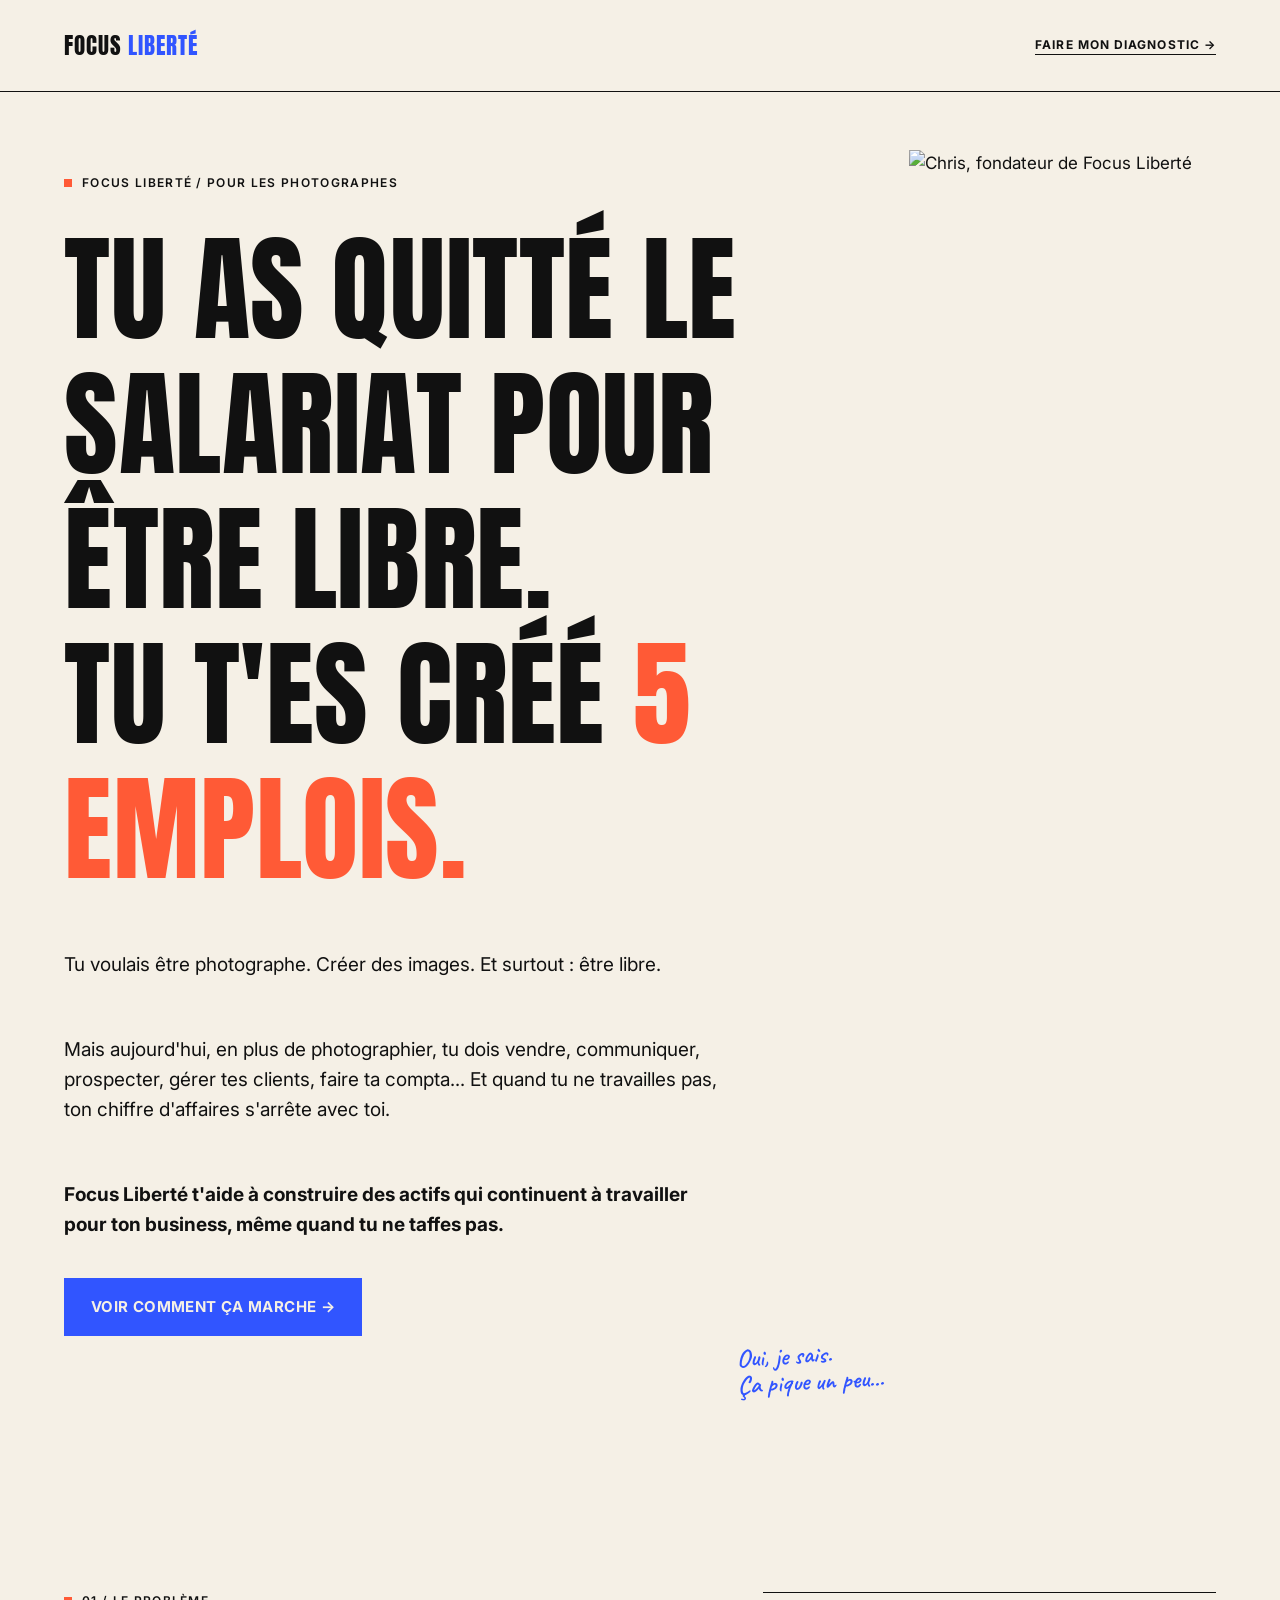
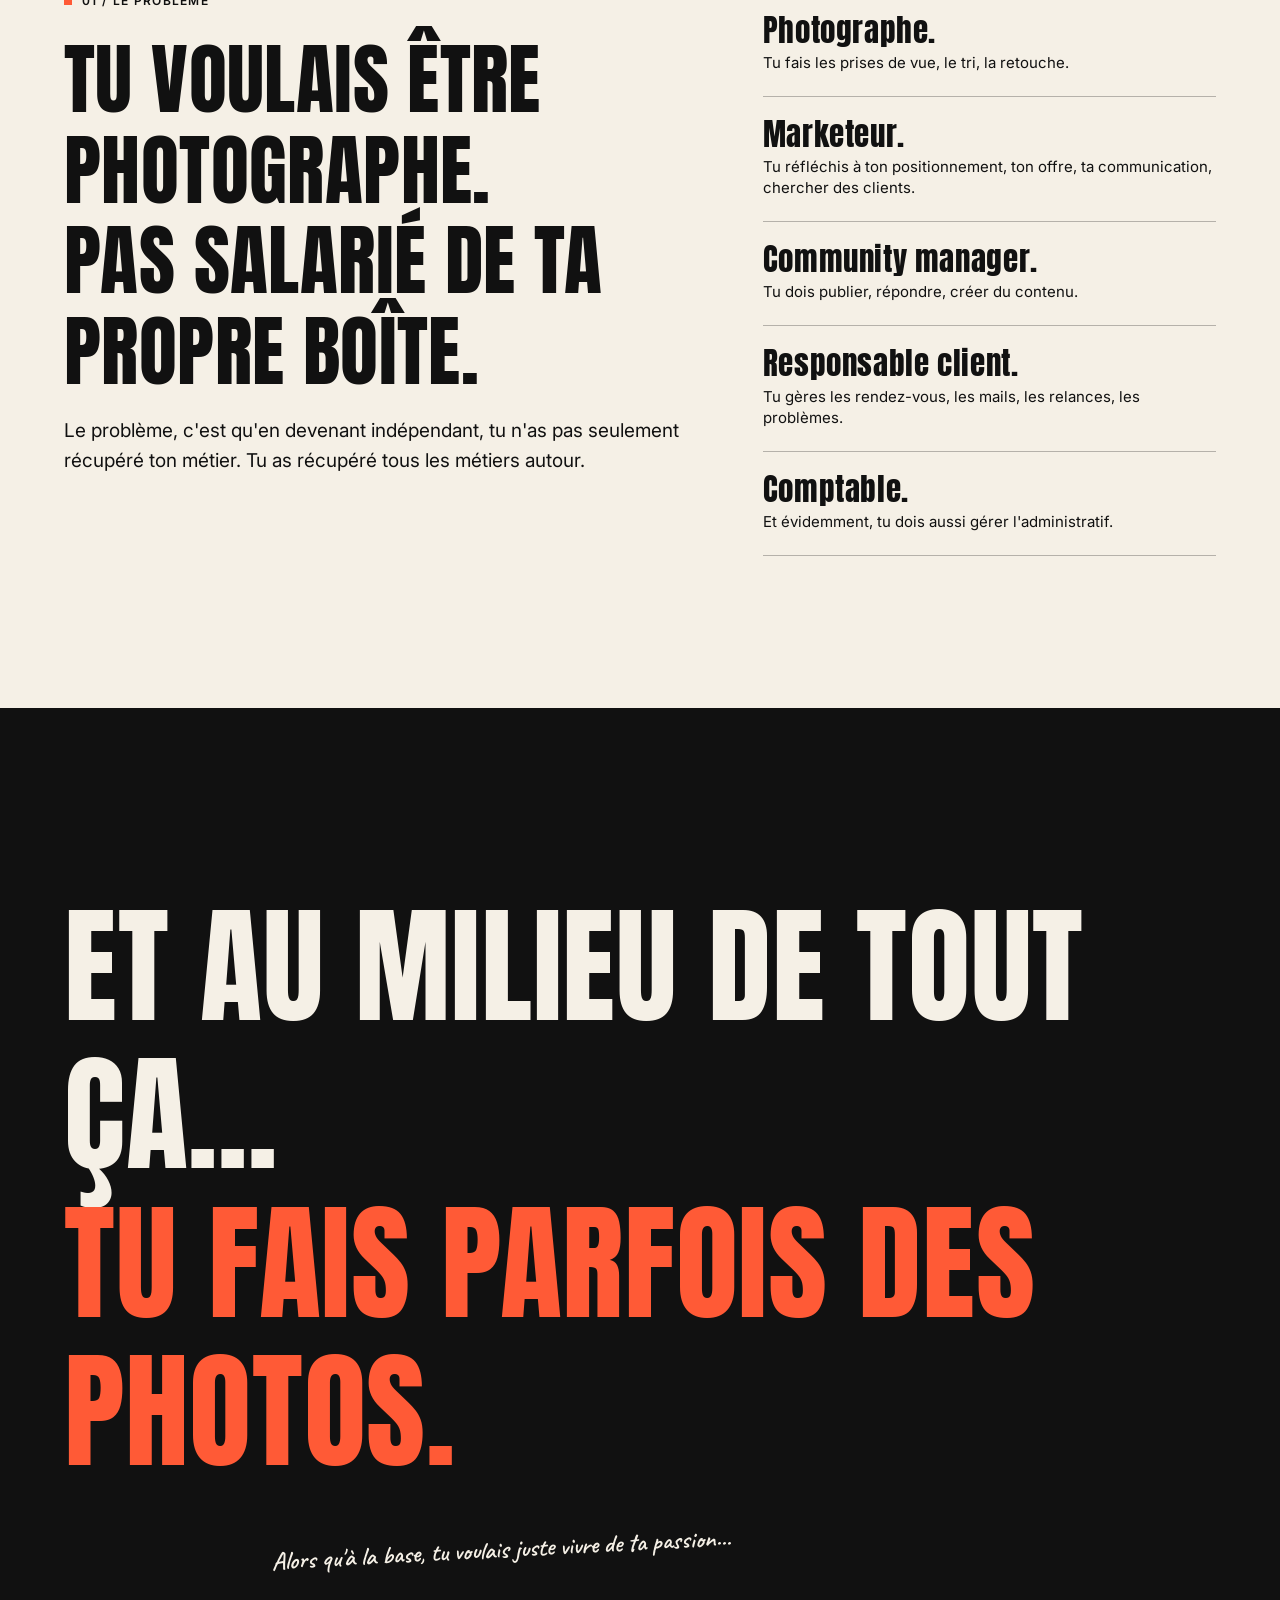
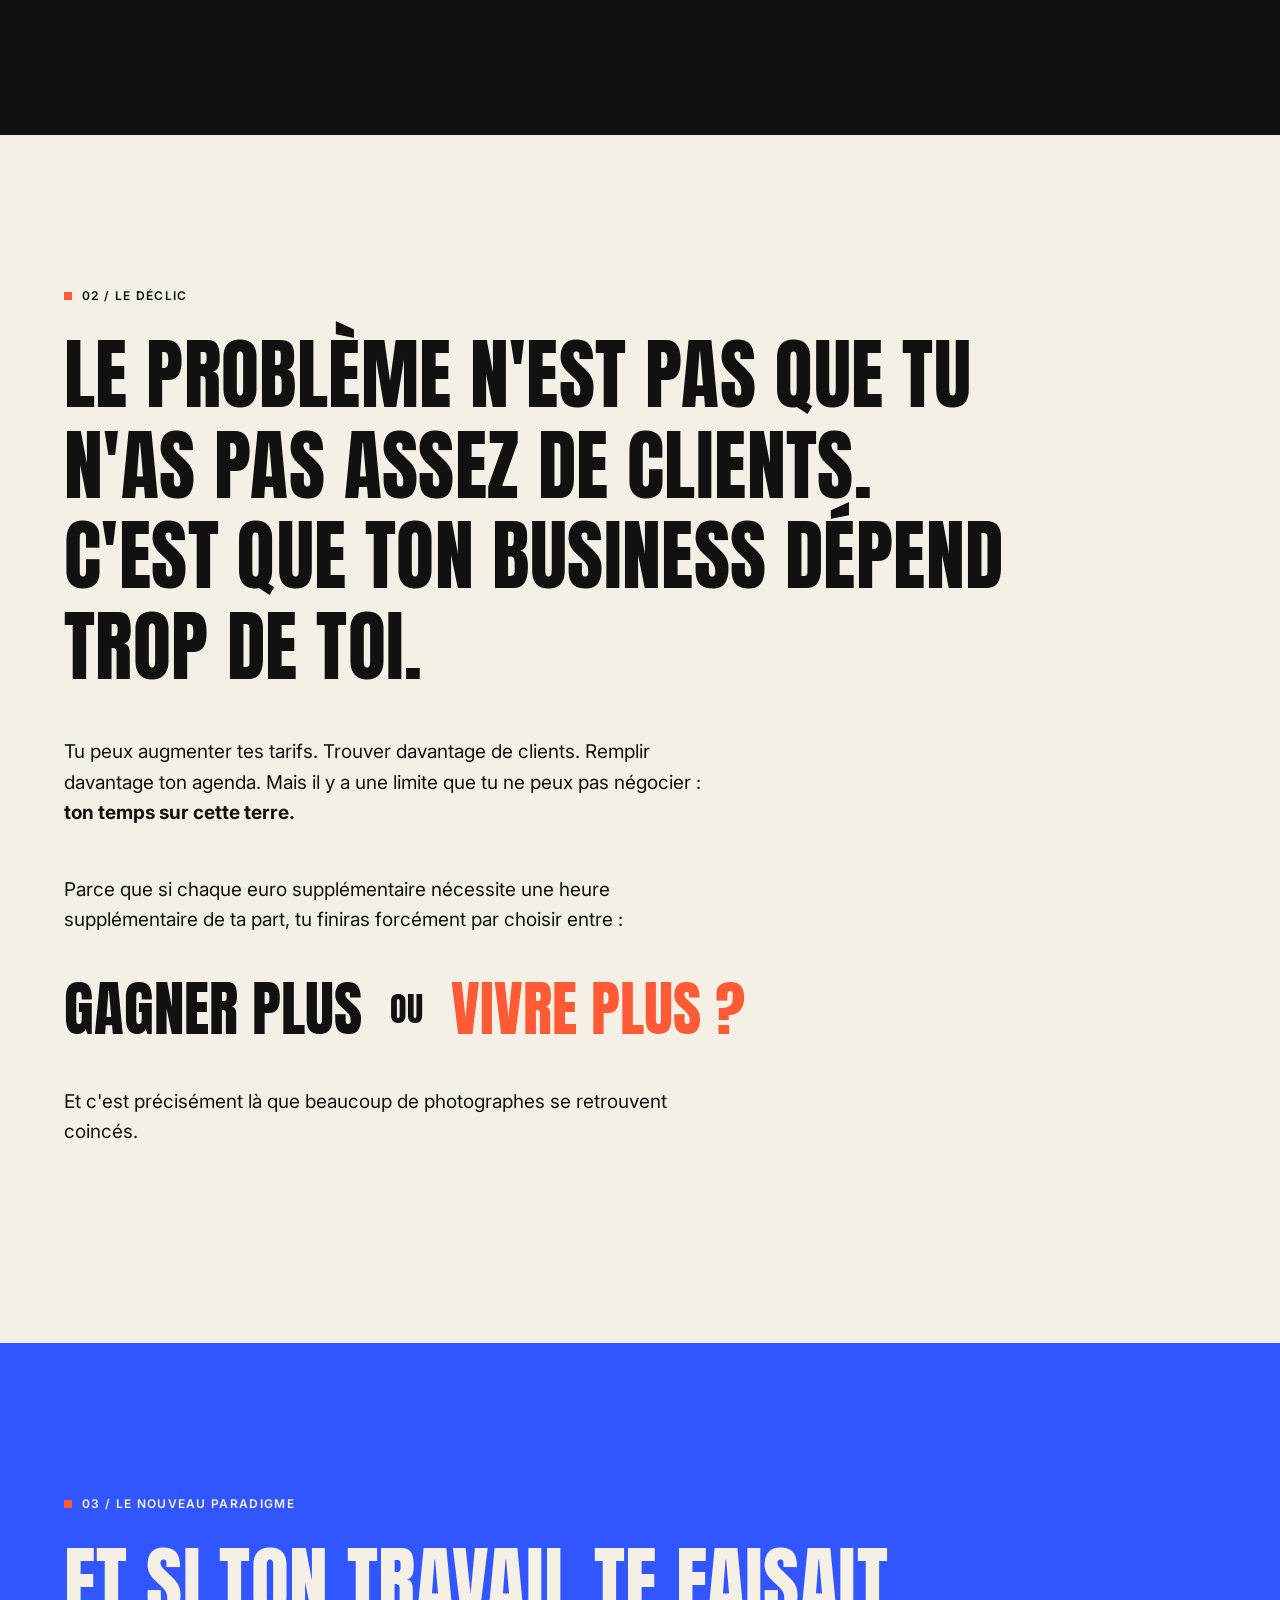
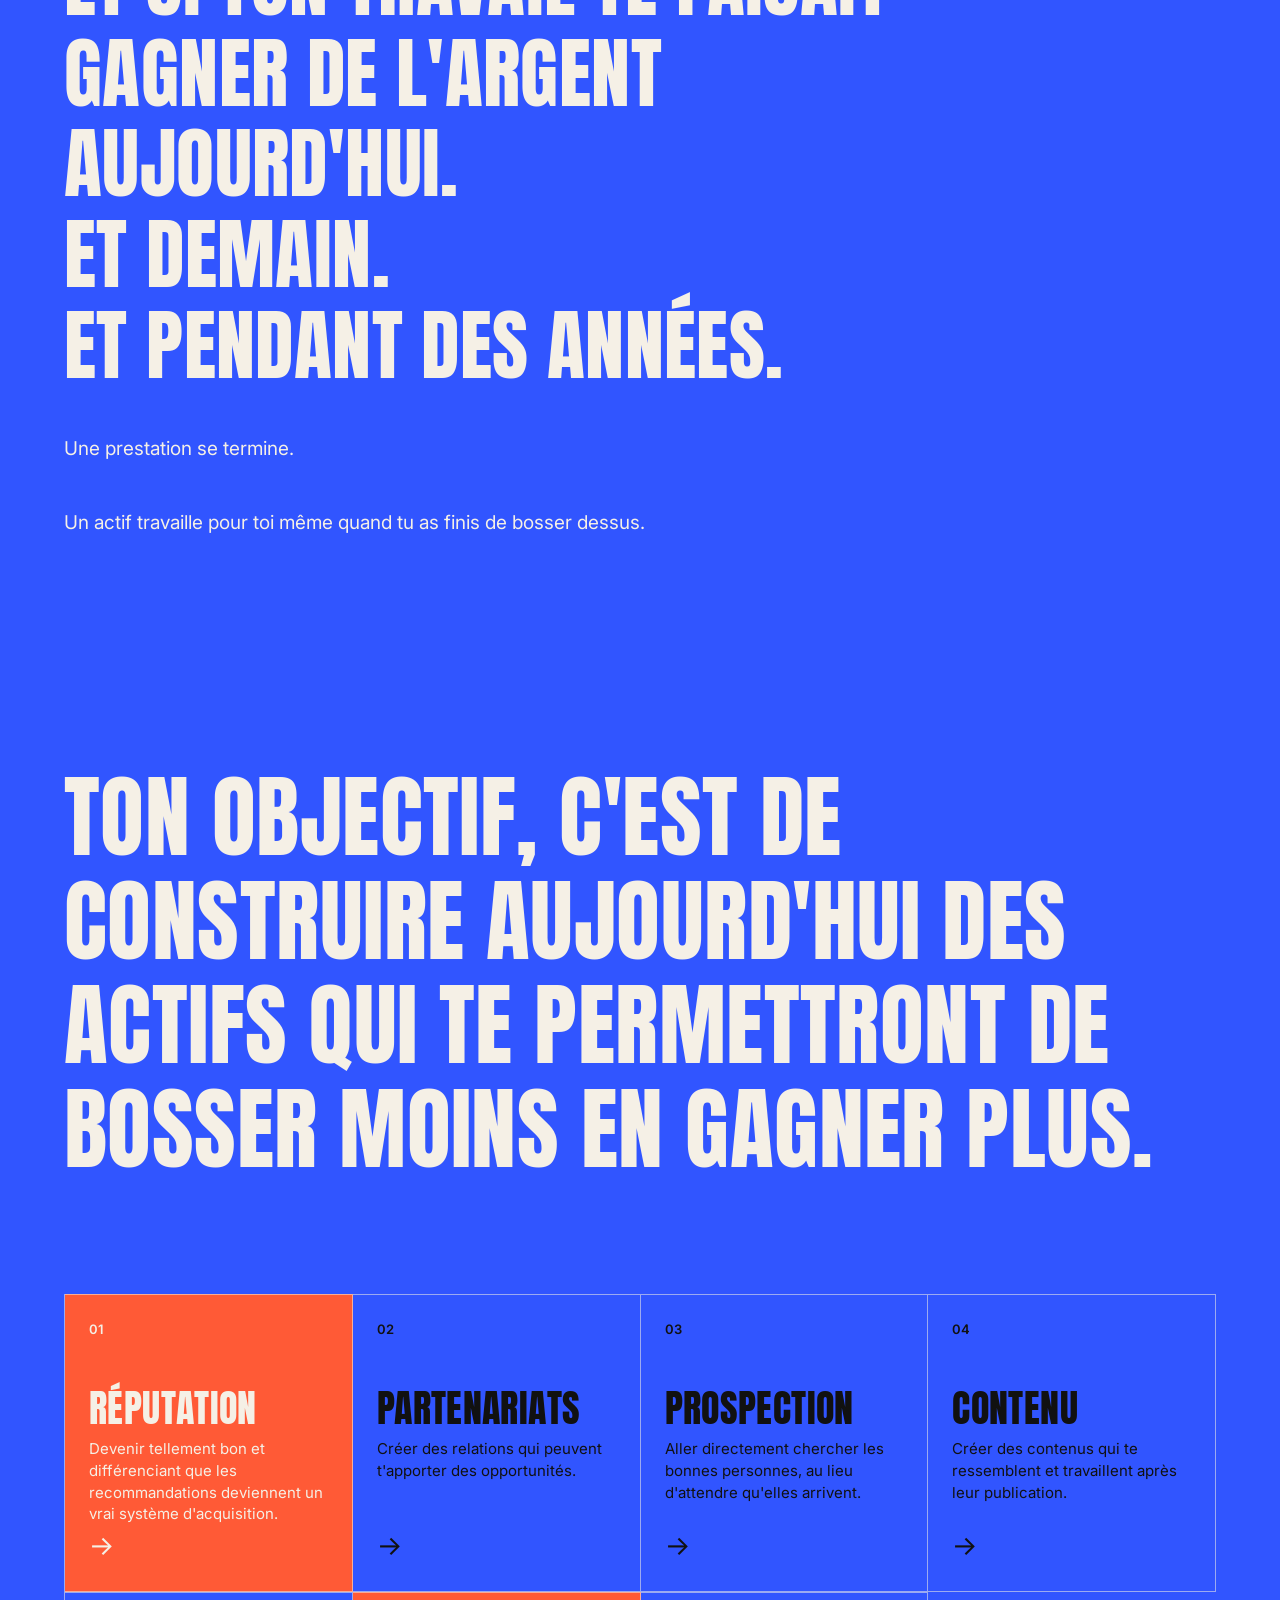
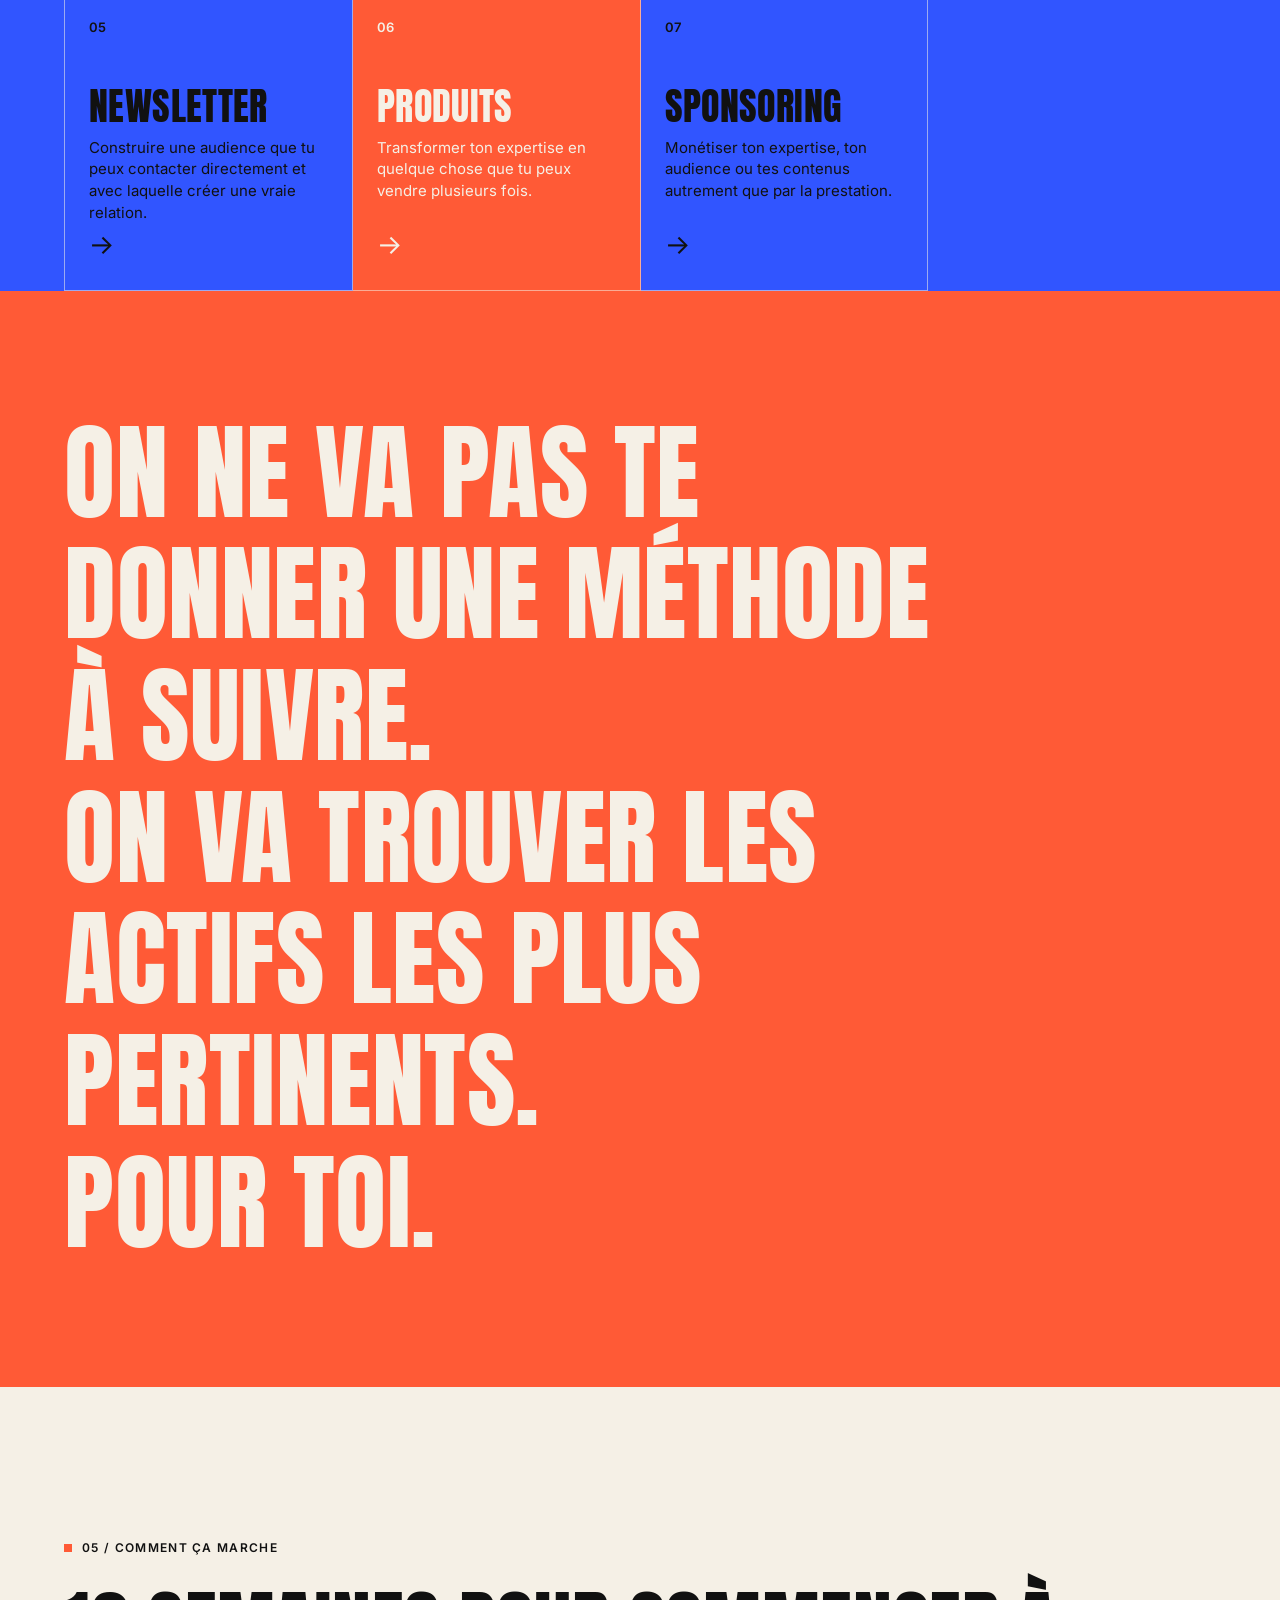
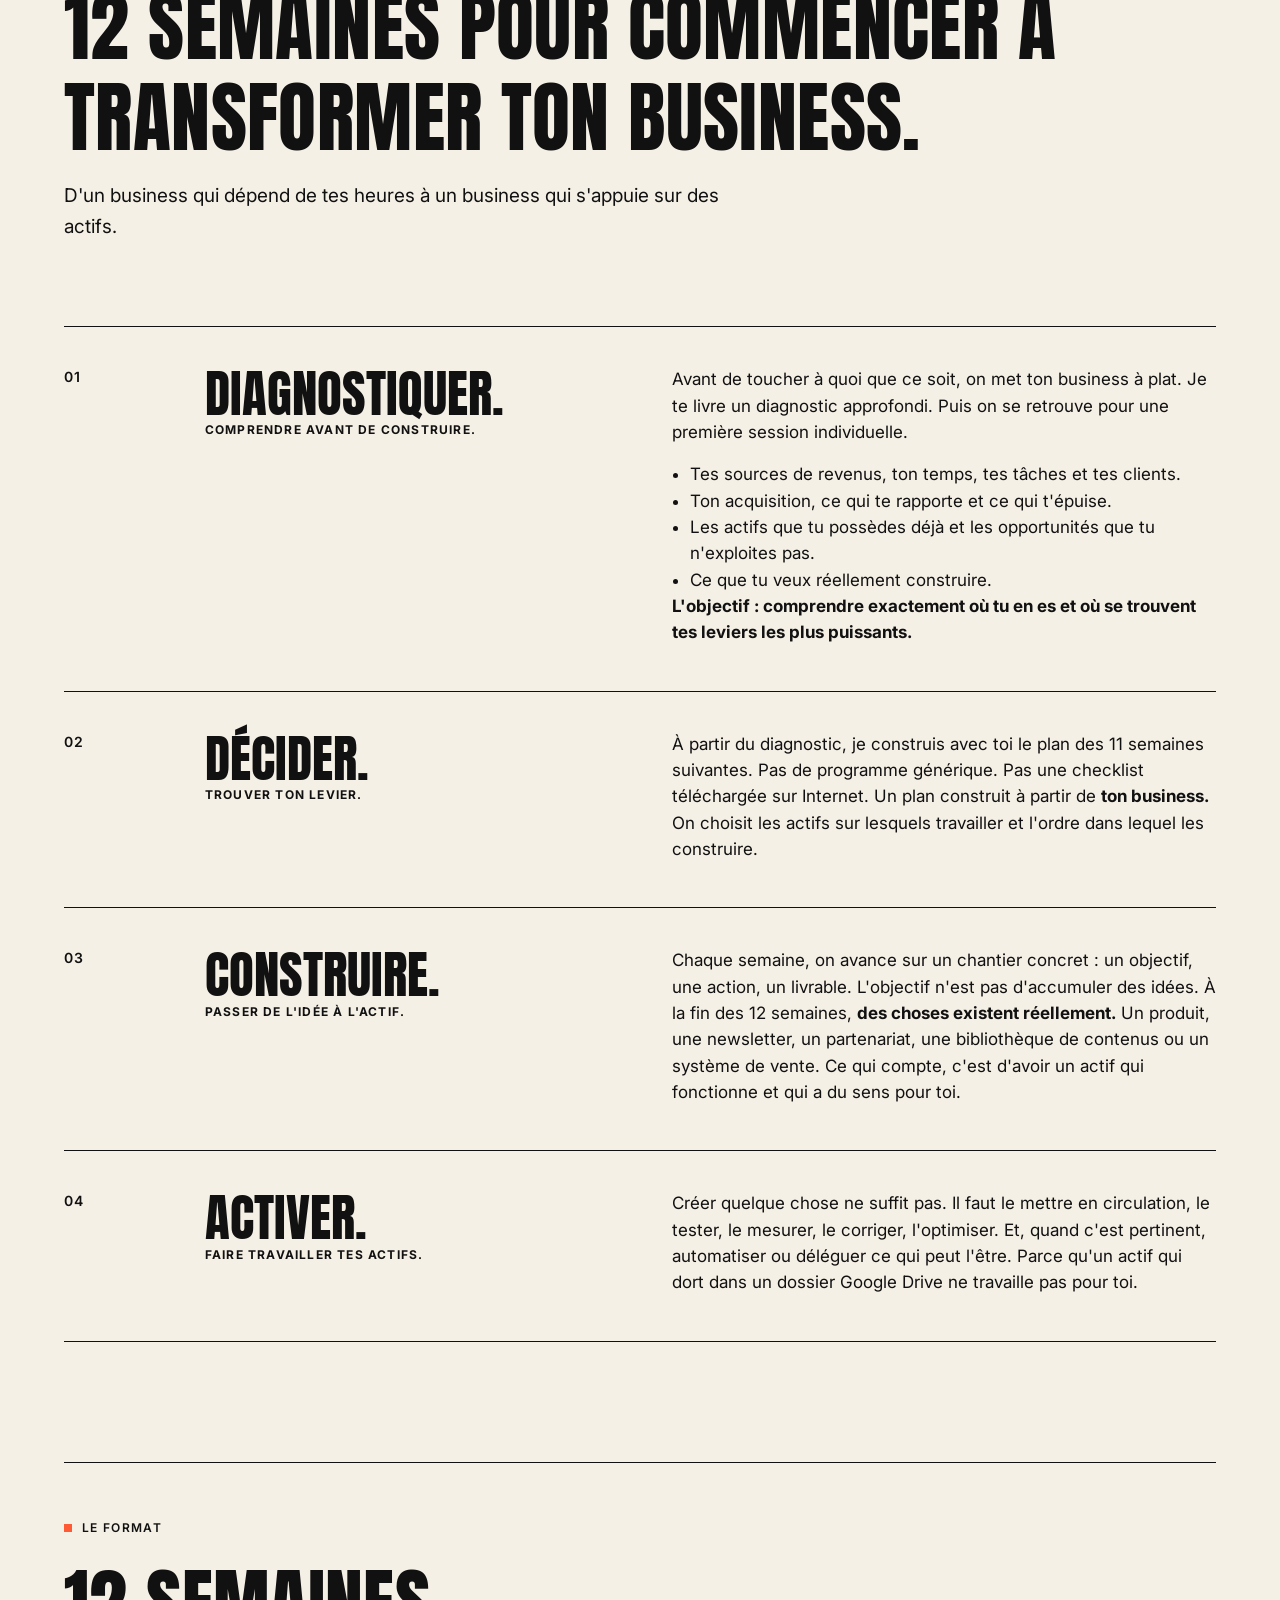
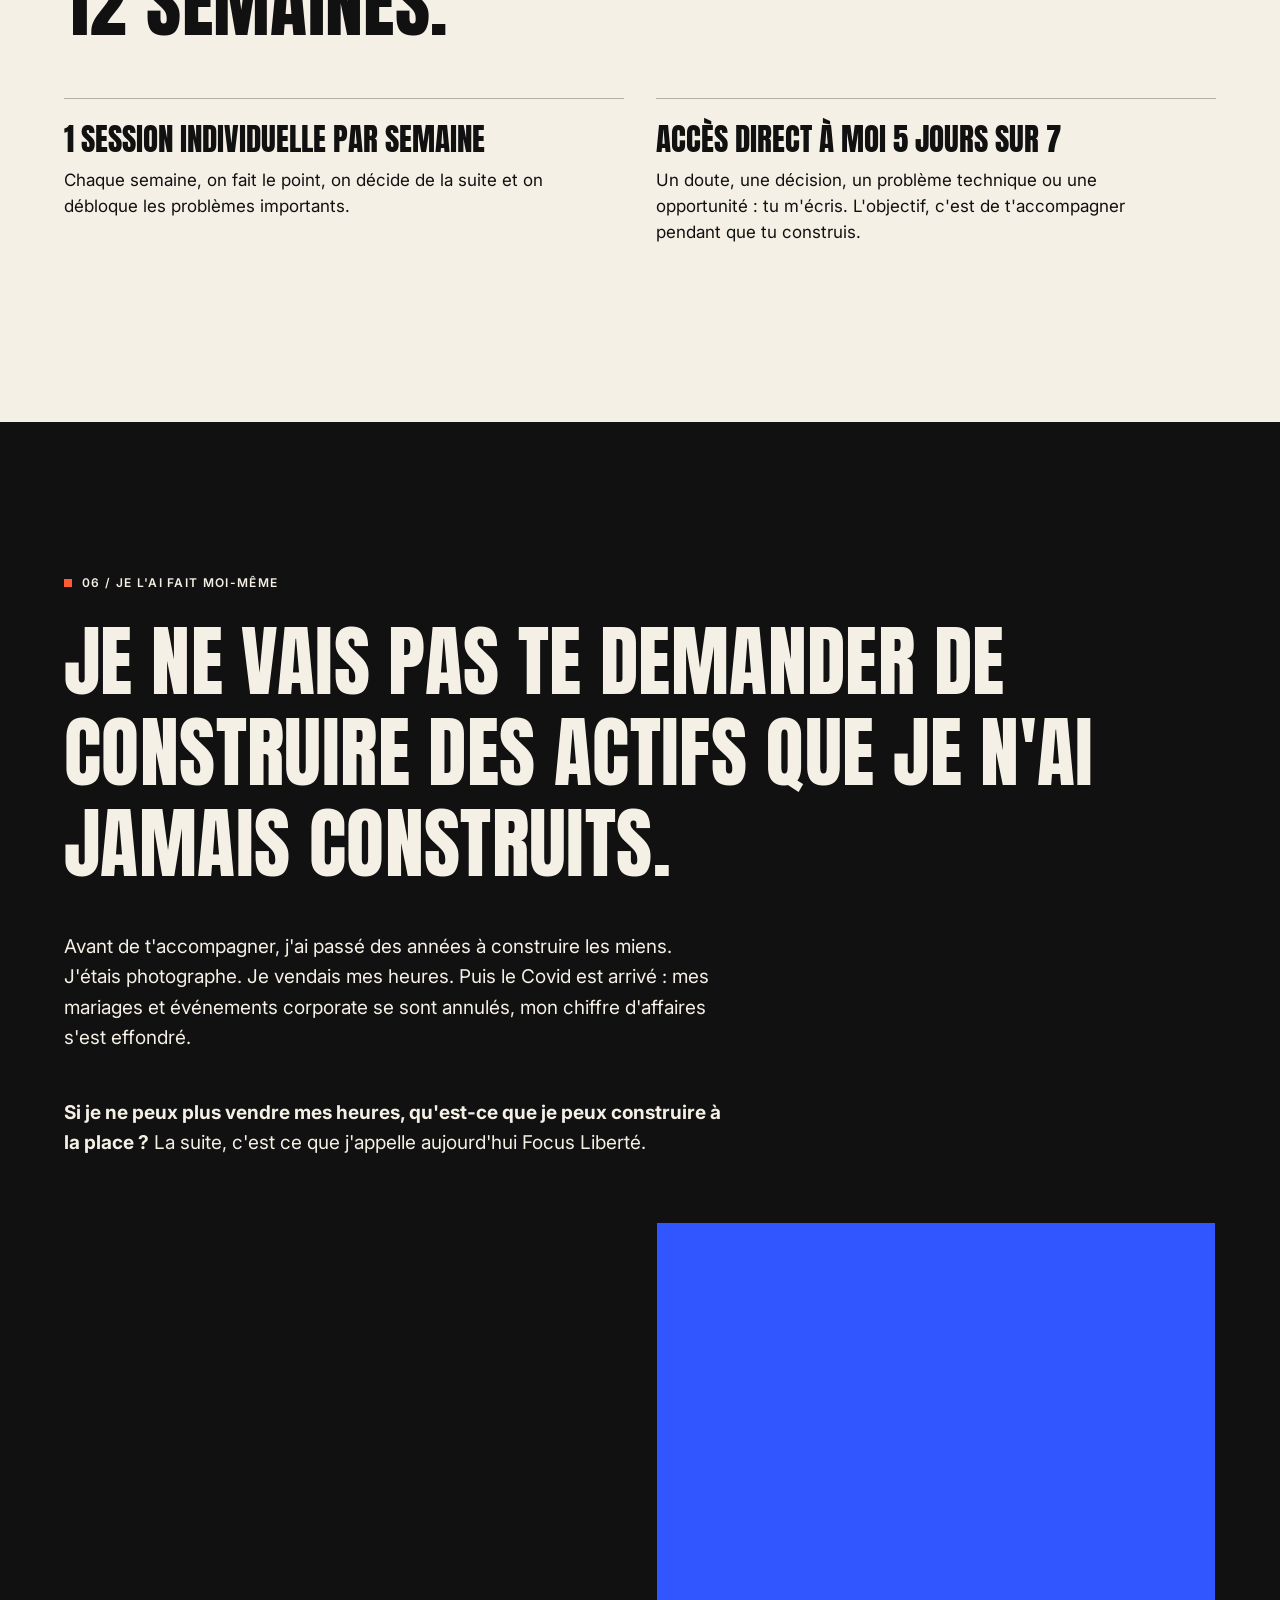
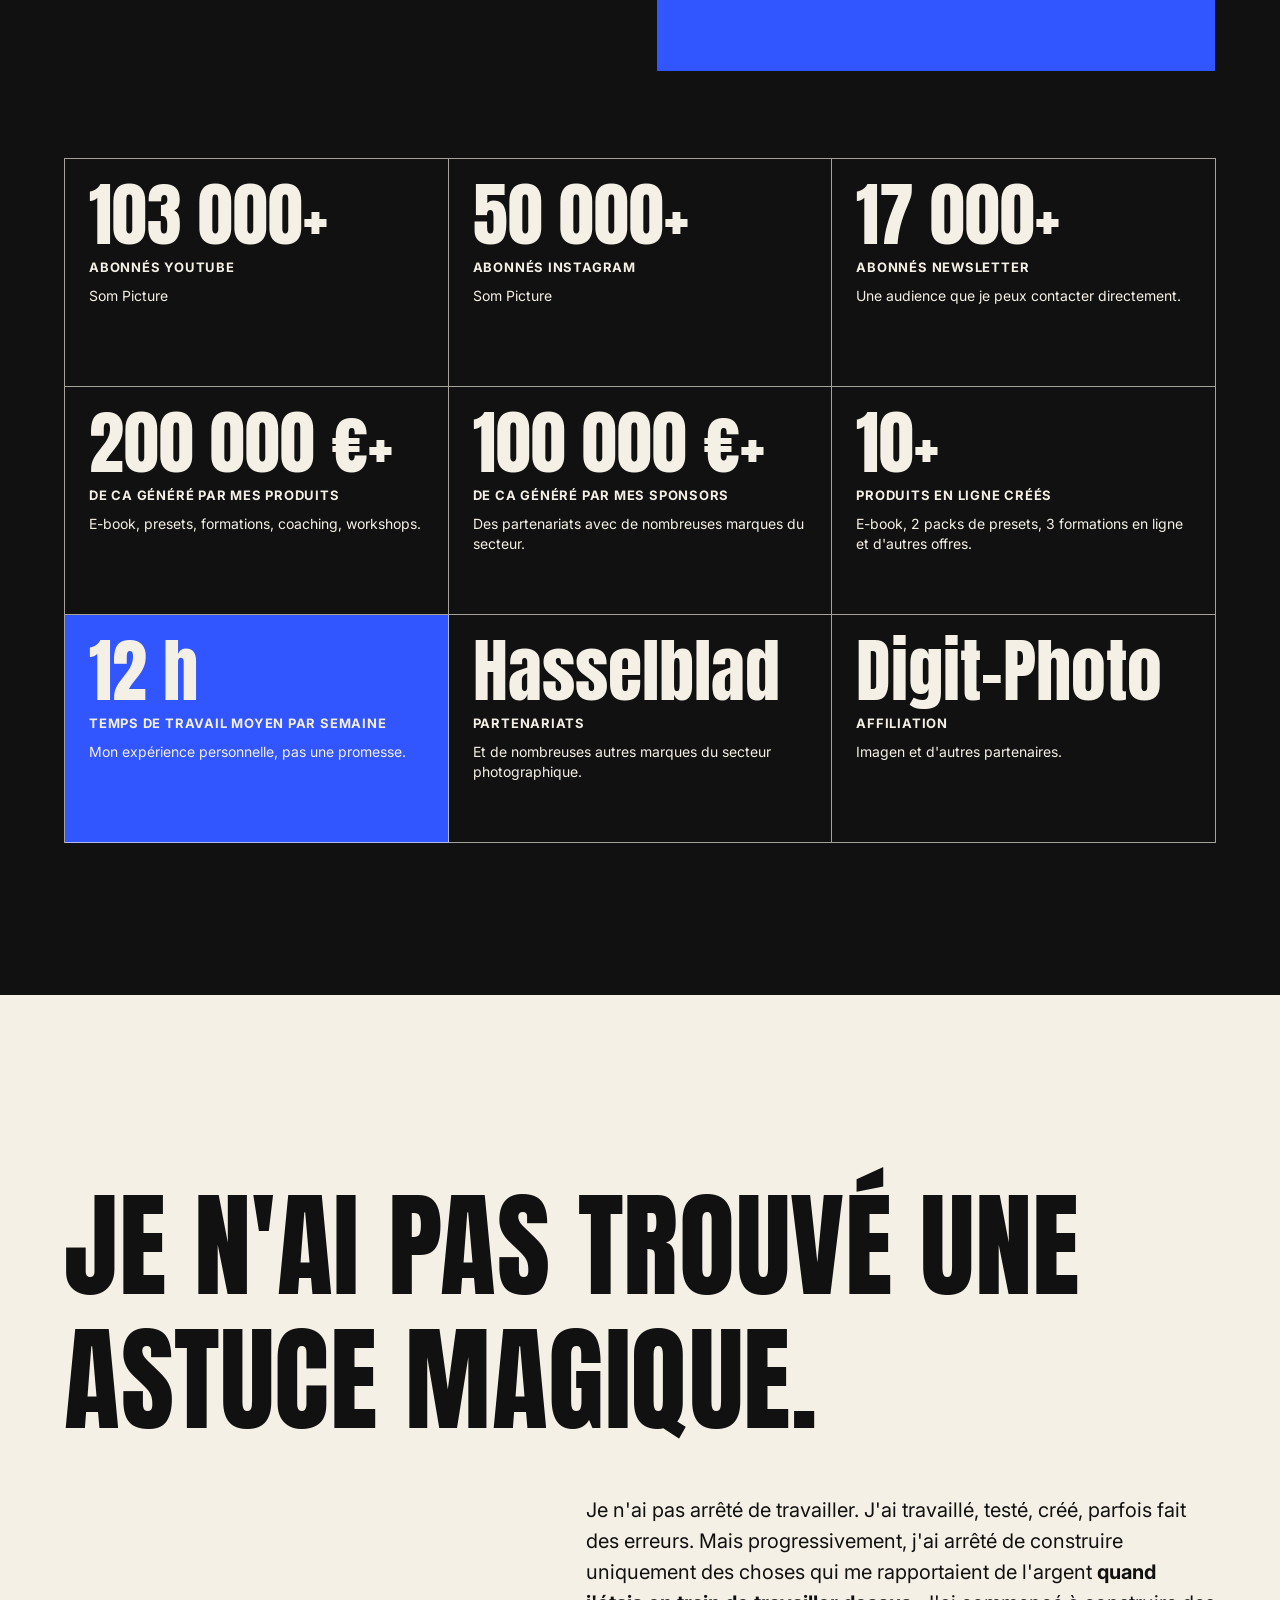
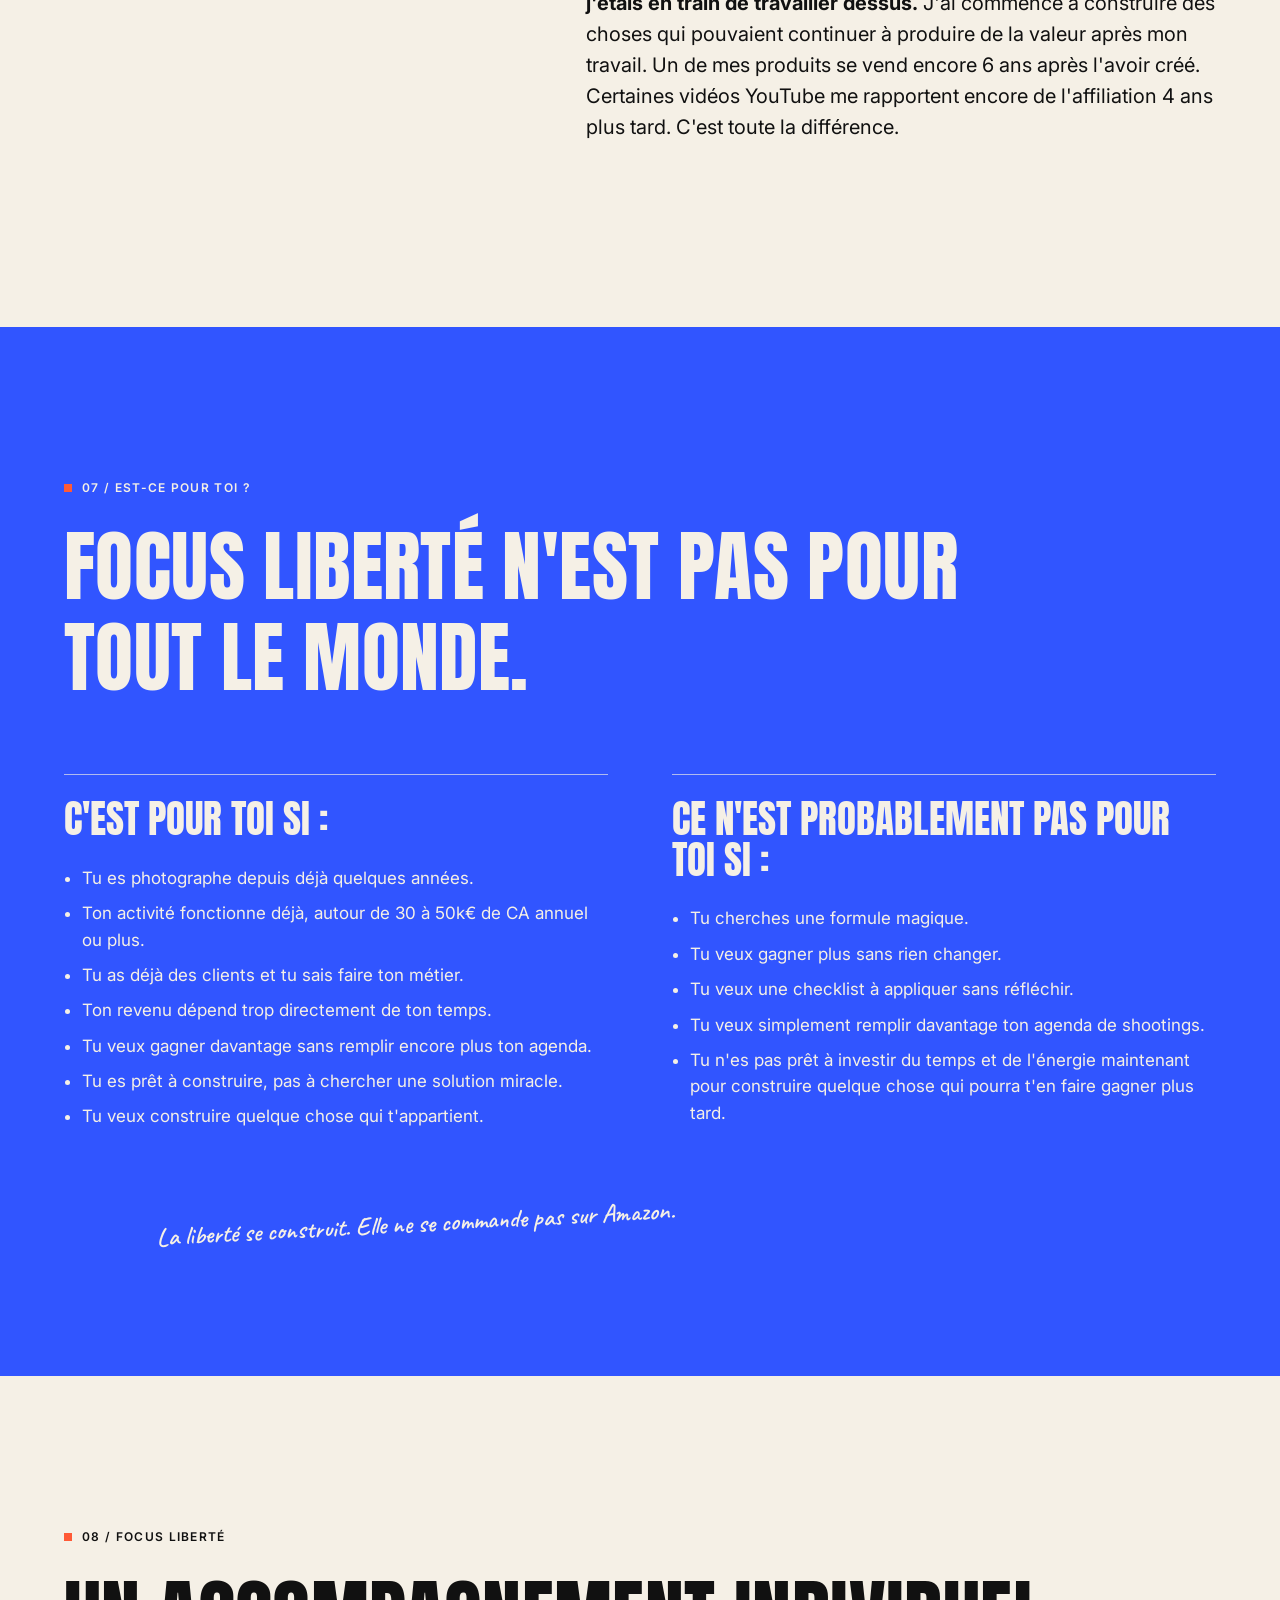
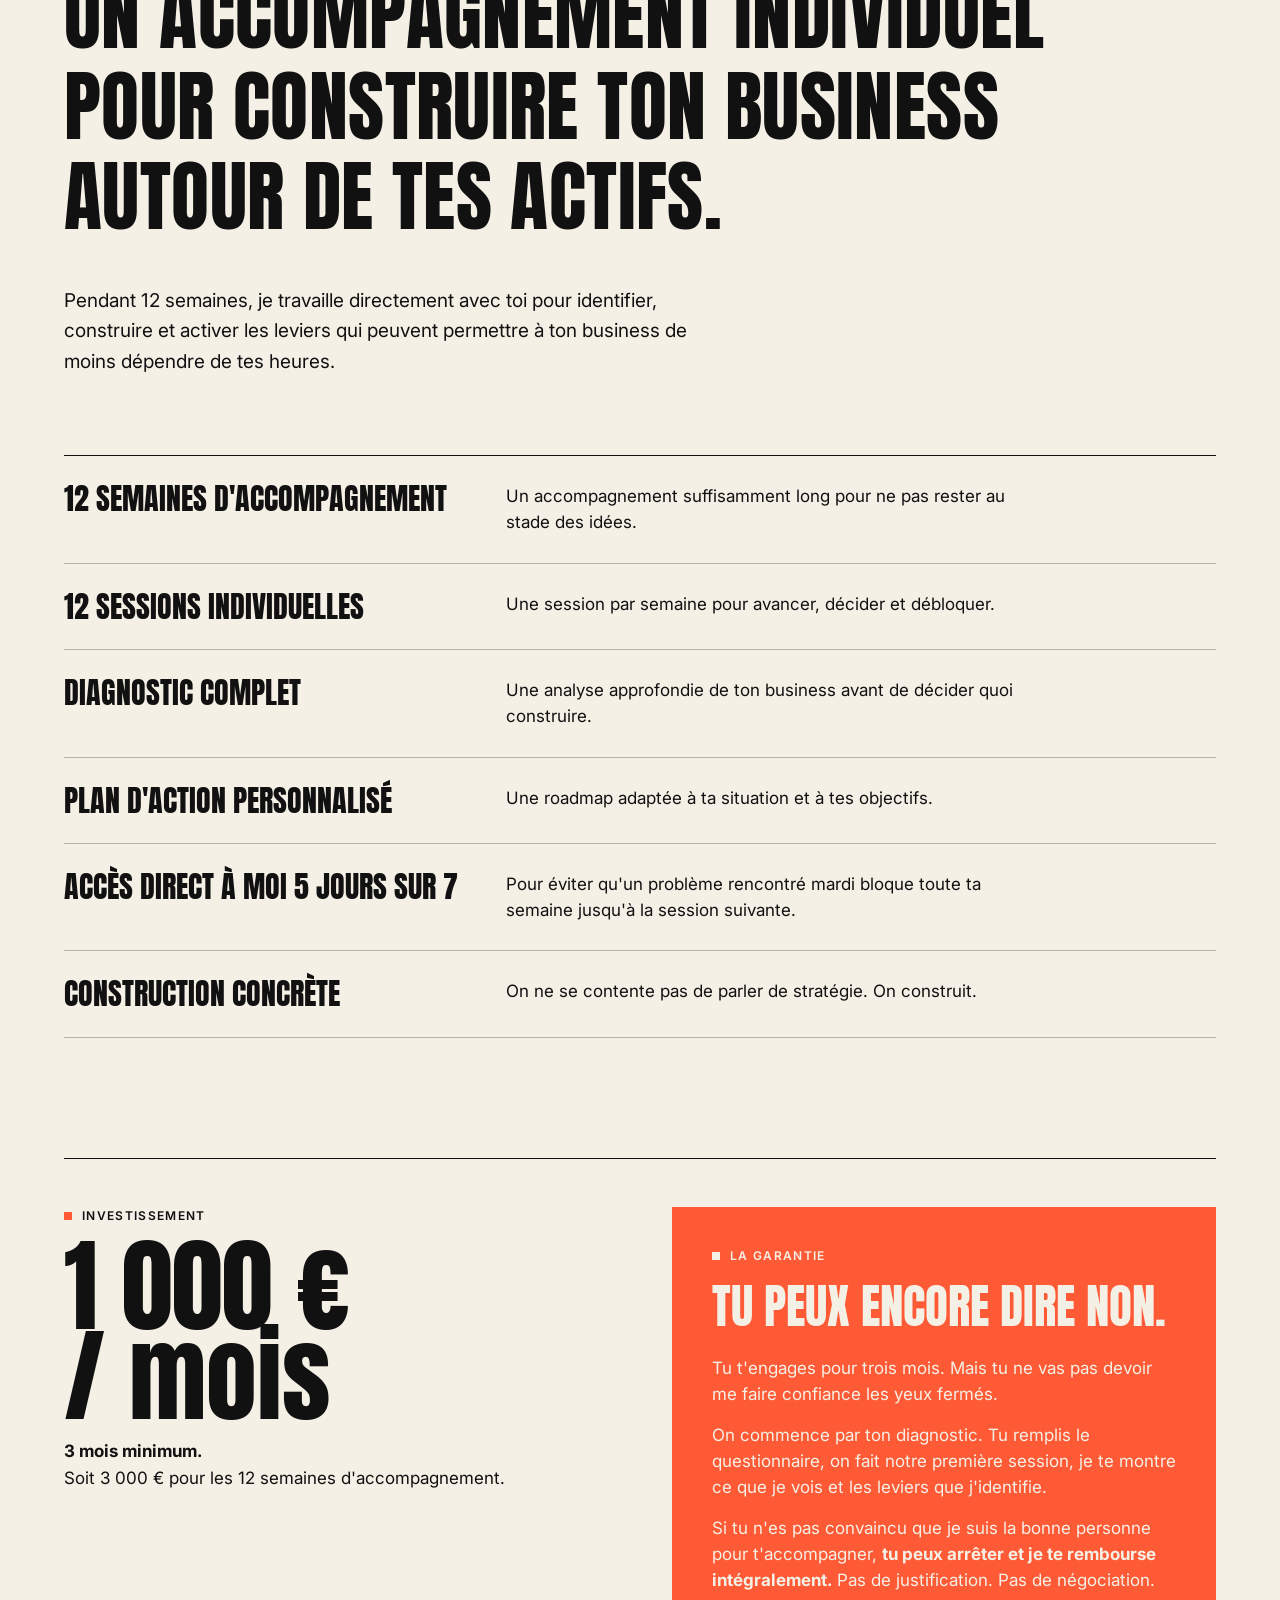
==== index.html @ 7e0b1fef "Nouveau nom de la page html" ====
<!doctype html>
<html lang="fr">
<head>
  <meta charset="utf-8">
  <meta name="viewport" content="width=device-width, initial-scale=1">
  <meta name="description" content="Focus Liberté, l'accompagnement individuel pour les photographes qui veulent construire des actifs.">
  <title>Focus Liberté | Arrête de vendre tes heures</title>
  <link rel="preconnect" href="https://fonts.googleapis.com">
  <link rel="preconnect" href="https://fonts.gstatic.com" crossorigin>
  <link href="https://fonts.googleapis.com/css2?family=Anton&amp;family=Caveat:wght@500;600&amp;family=Inter:wght@400;500;600;700&amp;display=swap" rel="stylesheet">
  <style>
    :root { --blue:#3155ff; --orange:#ff5a36; --cream:#f5f0e6; --ink:#111; --line:rgba(17,17,17,.28); }
    * { box-sizing:border-box; }
    html { scroll-behavior:smooth; }
    body { margin:0; background:var(--cream); color:var(--ink); font-family:Inter,Arial,sans-serif; font-size:17px; line-height:1.55; -webkit-font-smoothing:antialiased; }
    a { color:inherit; }
    .wrap { width:min(100%,1440px); margin:auto; padding-inline:64px; }
    .display { font-family:Anton,Impact,sans-serif; font-weight:400; text-transform:uppercase; letter-spacing:.005em; line-height:1.16; }
    .label { display:flex; align-items:center; gap:10px; font-size:12px; font-weight:600; letter-spacing:.11em; text-transform:uppercase; }
    .label::before { content:""; width:8px; height:8px; flex:0 0 auto; background:var(--orange); }
    .intro { max-width:660px; font-size:19px; line-height:1.6; }
    .annotation { font:600 clamp(20px,2vw,27px)/1.05 Caveat,cursive; color:var(--blue); transform:rotate(-3deg); }
    .button { display:inline-block; padding:17px 27px; background:var(--blue); color:var(--cream); border:0; text-decoration:none; font-size:15px; font-weight:700; letter-spacing:.025em; text-transform:uppercase; transition:background .18s,color .18s; }
    .button:hover, .button:focus-visible { background:var(--orange); color:var(--cream); outline:none; }
    .rule { height:1px; margin:0; border:0; background:var(--ink); }
    .dark .rule, .blue .rule { background:rgba(245,240,230,.65); }
    header { display:flex; align-items:center; justify-content:space-between; min-height:92px; border-bottom:1px solid var(--ink); }
    .logo { font-family:Anton,Impact,sans-serif; font-size:23px; letter-spacing:.045em; text-decoration:none; text-transform:uppercase; }
    .logo i { color:var(--blue); font-style:normal; }
    .top-link { font-size:12px; font-weight:700; letter-spacing:.09em; text-decoration:none; text-transform:uppercase; border-bottom:1px solid var(--ink); }
    .hero { position:relative; padding:82px 0 144px; overflow:hidden; }
    .hero h1 { max-width:820px; margin:28px 0 0; font-size:clamp(58px,9.1vw,126px); }
    .hero h1 em { color:var(--orange); font-style:normal; }
    .hero .intro { margin:54px 0 0; }
    .hero .button { margin-top:38px; }
    .hero .annotation { position:absolute; right:31%; bottom:84px; max-width:200px; }
    .portrait-placeholder { display:flex; flex-direction:column; justify-content:flex-end; min-height:450px; padding:25px; background:var(--ink); color:var(--cream); border:1px solid var(--ink); }
    .portrait-placeholder .placeholder-tag { margin-bottom:auto; font-size:12px; font-weight:600; letter-spacing:.1em; text-transform:uppercase; }
    .portrait-placeholder .placeholder-icon { font-family:Anton,Impact,sans-serif; font-size:86px; line-height:.8; color:var(--orange); }
    .portrait-placeholder figcaption { margin-top:26px; font-size:14px; line-height:1.45; }
    .photo-frame { margin:0; overflow:hidden; background:var(--ink); }
    .photo-frame img { display:block; width:100%; height:100%; object-fit:cover; object-position:center; }
    .hero-photo { position:absolute; top:58px; right:0; width:min(29vw,390px); background:url("Photo01.png") center/cover no-repeat; }
    .hero-photo > * { display:none; }
    section { padding-block:152px; }
    .mirror { padding-top:112px; }
    .split { display:grid; grid-template-columns:7fr 5fr; gap:64px; align-items:start; }
    h2 { margin:24px 0 0; font-size:clamp(47px,6.1vw,82px); }
    .roles { margin:0; border-top:1px solid var(--ink); }
    .role { padding:21px 0 23px; border-bottom:1px solid var(--line); }
    .role b { display:block; font-family:Anton,Impact,sans-serif; font-size:31px; font-weight:400; line-height:1.04; letter-spacing:.02em; }
    .role span { display:block; margin-top:6px; font-size:15px; line-height:1.4; }
    .xxl { padding-block:184px; background:var(--ink); color:var(--cream); }
    .xxl h2 { max-width:1190px; margin:0; font-size:clamp(66px,10vw,138px); }
    .xxl h2 span { color:var(--orange); }
    .xxl .annotation { margin:38px 0 0 18%; color:var(--cream); }
    .problem { padding-bottom:176px; }
    .problem .statement { max-width:970px; }
    .problem .intro { margin-top:46px; }
    .choice { display:flex; gap:28px; margin-top:42px; font-family:Anton,Impact,sans-serif; font-size:clamp(35px,5vw,61px); line-height:1.04; text-transform:uppercase; }
    .choice span:nth-child(2) { align-self:center; font-size:.56em; }
    .choice span:last-child { color:var(--orange); }
    .assets-intro { background:var(--blue); color:var(--cream); padding-bottom:96px; }
    .assets-intro h2 { max-width:1000px; }
    .assets-intro .intro { margin-top:44px; }
    .assets-statement { padding:112px 0; background:var(--blue); color:var(--cream); }
    .assets-statement h2 { max-width:1100px; margin:0; font-size:clamp(52px,7vw,98px); }
    .asset-grid { display:grid; grid-template-columns:repeat(4,1fr); border-left:1px solid rgba(245,240,230,.55); }
    .asset { min-height:267px; padding:24px; border-right:1px solid rgba(245,240,230,.55); border-bottom:1px solid rgba(245,240,230,.55); display:flex; flex-direction:column; }
    .asset:nth-child(4n+1),.asset:nth-child(4n+2),.asset:nth-child(4n+3),.asset:nth-child(4n+4) { border-top:1px solid rgba(245,240,230,.55); }
    .asset:nth-child(1),.asset:nth-child(6) { background:var(--orange); color:var(--cream); }
    .asset-number { font-size:13px; font-weight:600; }
    .asset h3 { margin:50px 0 10px; font-family:Anton,Impact,sans-serif; font-size:38px; font-weight:400; letter-spacing:.01em; line-height:1.04; text-transform:uppercase; }
    .asset p { margin:0; font-size:15px; line-height:1.45; }
    .asset-arrow { margin-top:auto; font-size:27px; }
    .lever { padding-bottom:176px; }
    .lever h2 { max-width:890px; }
    .lever .intro { margin-top:44px; }
    .lever-list { display:grid; grid-template-columns:repeat(2,1fr); gap:0 64px; margin-top:64px; border-top:1px solid var(--ink); }
    .lever-item { padding:25px 0; border-bottom:1px solid var(--line); }
    .lever-item h3 { margin:0 0 8px; font-family:Anton,Impact,sans-serif; font-size:31px; font-weight:400; line-height:1.04; text-transform:uppercase; }
    .lever-item p { margin:0; max-width:450px; }
    .block-statement { padding:122px 0; background:var(--orange); color:var(--cream); }
    .block-statement h2 { max-width:920px; margin:0; font-size:clamp(59px,8.2vw,112px); }
    .method-head h2 { max-width:1080px; }
    .method-steps { margin-top:84px; border-top:1px solid var(--ink); }
    .step { display:grid; grid-template-columns:1fr 4fr 5fr; gap:32px; padding:39px 0 45px; border-bottom:1px solid var(--ink); }
    .step-number { font-size:14px; font-weight:600; letter-spacing:.09em; }
    .step h3 { margin:0; font-family:Anton,Impact,sans-serif; font-size:clamp(36px,4vw,53px); font-weight:400; line-height:1.1; text-transform:uppercase; }
    .step-subtitle { margin:13px 0 0; font-size:12px; font-weight:700; letter-spacing:.1em; line-height:1.35; text-transform:uppercase; }
    .step p { max-width:590px; margin:0; }
    .step ul { margin:16px 0 0; padding-left:18px; }
    .format { margin-top:120px; padding:56px 0 0; border-top:1px solid var(--ink); }
    .format h3 { margin:22px 0 50px; font-size:clamp(48px,6vw,76px); }
    .format-grid { display:grid; grid-template-columns:repeat(2,1fr); gap:32px; }
    .format-grid > div { padding:24px 0; border-top:1px solid var(--line); }
    .format-grid b { display:block; font-family:Anton,Impact,sans-serif; font-size:31px; font-weight:400; line-height:1.04; text-transform:uppercase; }
    .format-grid p { max-width:500px; margin:12px 0 0; }
    .proof { background:var(--ink); color:var(--cream); }
    .proof h2 { max-width:1090px; }
    .proof .intro { margin-top:44px; }
    .proof-photo { width:min(100%,560px); margin:64px 0 0 auto; background:var(--blue) url("Photo03.png") center/contain no-repeat; }
    .proof-photo > * { display:none; }
    .proof-grid { display:grid; grid-template-columns:repeat(3,1fr); margin-top:86px; border-top:1px solid rgba(245,240,230,.65); border-left:1px solid rgba(245,240,230,.65); }
    .proof-item { min-height:228px; padding:24px; border-right:1px solid rgba(245,240,230,.65); border-bottom:1px solid rgba(245,240,230,.65); }
    .proof-item:nth-child(7) { background:var(--blue); }
    .proof-item:nth-child(6) strong { font-size:0; }
    .proof-item:nth-child(6) strong::after { content:"10+"; font-size:clamp(52px,5.5vw,78px); }
    .proof-item strong { display:block; font-family:Anton,Impact,sans-serif; font-size:clamp(52px,5.5vw,78px); font-weight:400; line-height:.9; }
    .proof-item b { display:block; margin-top:13px; font-size:13px; letter-spacing:.06em; line-height:1.2; text-transform:uppercase; }
    .proof-item p { margin:11px 0 0; font-size:14px; line-height:1.4; }
    .not-magic { padding-block:184px; }
    .not-magic h2 { max-width:1050px; margin:0; font-size:clamp(62px,9vw,122px); }
    .not-magic p { max-width:630px; margin:48px 0 0 auto; font-size:20px; }
    .qualification { background:var(--blue); color:var(--cream); }
    .qualification h2 { max-width:930px; }
    .qualify-grid { display:grid; grid-template-columns:1fr 1fr; gap:64px; margin-top:72px; }
    .qualify-grid > div { padding-top:24px; border-top:1px solid rgba(245,240,230,.65); }
    .qualify-grid h3 { margin:0; font-family:Anton,Impact,sans-serif; font-size:39px; font-weight:400; line-height:1.04; text-transform:uppercase; }
    .qualify-grid ul { margin:25px 0 0; padding-left:18px; }
    .qualify-grid li { margin:9px 0; }
    .qualification .annotation { margin:58px 0 0 8%; color:var(--cream); }
    .offer h2 { max-width:1010px; }
    .offer .intro { margin-top:44px; }
    .deliverables { margin-top:78px; border-top:1px solid var(--ink); }
    .deliverable { display:grid; grid-template-columns:4fr 7fr; gap:36px; padding:27px 0; border-bottom:1px solid var(--line); }
    .deliverable h3 { margin:0; font-family:Anton,Impact,sans-serif; font-size:30px; font-weight:400; line-height:1.04; text-transform:uppercase; }
    .deliverable p { margin:0; max-width:540px; }
    .investment { display:grid; grid-template-columns:1fr 1fr; gap:64px; margin-top:120px; padding-top:48px; border-top:1px solid var(--ink); }
    .price { margin:16px 0 0; font-family:Anton,Impact,sans-serif; font-size:clamp(65px,8vw,106px); line-height:.88; }
    .guarantee { padding:40px; background:var(--orange); color:var(--cream); }
    .guarantee .label::before { background:var(--cream); }
    .guarantee h3 { margin:17px 0 24px; font-family:Anton,Impact,sans-serif; font-size:47px; font-weight:400; line-height:1.04; text-transform:uppercase; }
    .guarantee p { margin:0 0 14px; }
    .guarantee .button { margin-top:17px; background:var(--ink); }
    .guarantee .button:hover { background:var(--cream); color:var(--ink); }
    .faq { padding-top:42px; }
    .faq h2 { max-width:690px; }
    details { border-top:1px solid var(--ink); }
    details:last-child { border-bottom:1px solid var(--ink); }
    summary { padding:25px 42px 25px 0; cursor:pointer; list-style:none; position:relative; font-family:Anton,Impact,sans-serif; font-size:clamp(27px,3.2vw,40px); line-height:1.04; text-transform:uppercase; }
    summary::-webkit-details-marker { display:none; }
    summary::after { content:"+"; position:absolute; right:0; top:22px; font-family:Inter,sans-serif; font-size:28px; font-weight:400; }
    details[open] summary::after { content:"-"; }
    .answer { max-width:700px; padding:0 0 30px; }
    .final { background:var(--blue); color:var(--cream); padding-block:174px; }
    .final h2 { max-width:1130px; margin:23px 0 0; font-size:clamp(63px,9.2vw,128px); }
    .final .intro { margin-top:46px; }
    .final .final-statement { max-width:930px; margin:92px 0 0; font-size:clamp(52px,7.6vw,103px); }
    .final .button { margin-top:48px; background:var(--orange); color:var(--cream); }
    .final .button:hover { background:var(--cream); }
    footer { padding:29px 0 45px; background:var(--blue); color:var(--cream); }
    footer .wrap { display:flex; justify-content:space-between; gap:20px; padding-top:22px; border-top:1px solid rgba(245,240,230,.65); font-size:12px; font-weight:600; letter-spacing:.08em; text-transform:uppercase; }
    @media (max-width:900px) { .wrap { padding-inline:32px; } header { min-height:76px; } section { padding-block:104px; } .hero { padding:60px 0 104px; } .hero .annotation { display:none; } .hero-photo { position:static; width:min(100%,520px); margin-top:52px; } .split,.investment { grid-template-columns:1fr; gap:48px; } .asset-grid { grid-template-columns:repeat(2,1fr); } .asset:nth-child(n) { border-top:0; } .asset:nth-child(1),.asset:nth-child(2) { border-top:1px solid rgba(245,240,230,.55); } .step { grid-template-columns:70px 1fr; } .step p { grid-column:2; } .proof-grid { grid-template-columns:repeat(2,1fr); } .qualify-grid { gap:40px; } }
    @media (max-width:600px) { body { font-size:16px; } .wrap { padding-inline:22px; } .top-link { font-size:10px; } .hero h1 { font-size:clamp(54px,16vw,78px); } section { padding-block:80px; } .xxl,.not-magic,.final { padding-block:112px; } .choice { flex-direction:column; gap:9px; } .asset-grid,.proof-grid,.lever-list,.format-grid,.qualify-grid { grid-template-columns:1fr; } .asset:nth-child(n) { border-top:0; } .asset:first-child { border-top:1px solid rgba(245,240,230,.55); } .step { grid-template-columns:1fr; gap:16px; } .step p { grid-column:auto; } .deliverable { grid-template-columns:1fr; gap:13px; } .guarantee { padding:27px 23px; } footer .wrap { display:block; } footer .wrap span + span { display:block; margin-top:8px; } }
  </style>
</head>
<body>
  <header class="wrap">
    <a class="logo" href="#top">Focus <i>Liberté</i></a>
    <a class="top-link" href="#diagnostic">Faire mon diagnostic →</a>
  </header>

  <main id="top">
    <section class="hero">
      <div class="wrap">
        <div class="label">Focus Liberté / Pour les photographes</div>
        <h1 class="display">Tu as quitté le salariat pour être libre.<br>Tu t'es créé <em>5 emplois.</em></h1>
        <p class="intro">Tu voulais être photographe. Créer des images. Et surtout : être libre.</p>
        <p class="intro">Mais aujourd'hui, en plus de photographier, tu dois vendre, communiquer, prospecter, gérer tes clients, faire ta compta... Et quand tu ne travailles pas, ton chiffre d'affaires s'arrête avec toi.</p>
        <p class="intro"><strong>Focus Liberté t'aide à construire des actifs qui continuent à travailler pour ton business, même quand tu ne taffes pas.</strong></p>
        <a class="button" href="#methode">Voir comment ça marche →</a>
        <aside class="annotation">Oui, je sais.<br>Ça pique un peu...</aside>
        <figure class="photo-frame hero-photo"><img src="Photo01.png" alt="Chris, fondateur de Focus Liberté"></figure>
      </div>
    </section>

    <section class="mirror" id="probleme">
      <div class="wrap split">
        <div>
          <div class="label">01 / Le problème</div>
          <h2 class="display">Tu voulais être photographe.<br>Pas salarié de ta propre boîte.</h2>
          <p class="intro">Le problème, c'est qu'en devenant indépendant, tu n'as pas seulement récupéré ton métier. Tu as récupéré tous les métiers autour.</p>
        </div>
        <div class="roles">
          <div class="role"><b>Photographe.</b><span>Tu fais les prises de vue, le tri, la retouche.</span></div>
          <div class="role"><b>Marketeur.</b><span>Tu réfléchis à ton positionnement, ton offre, ta communication, chercher des clients.</span></div>
          <div class="role"><b>Community manager.</b><span>Tu dois publier, répondre, créer du contenu.</span></div>
          <div class="role"><b>Responsable client.</b><span>Tu gères les rendez-vous, les mails, les relances, les problèmes.</span></div>
          <div class="role"><b>Comptable.</b><span>Et évidemment, tu dois aussi gérer l'administratif.</span></div>
        </div>
      </div>
    </section>

    <section class="xxl">
      <div class="wrap"><h2 class="display">Et au milieu de tout ça...<br><span>Tu fais parfois des photos.</span></h2><p class="annotation">Alors qu'à la base, tu voulais juste vivre de ta passion...</p></div>
    </section>

    <section class="problem">
      <div class="wrap">
        <div class="label">02 / Le déclic</div>
        <h2 class="display statement">Le problème n'est pas que tu n'as pas assez de clients.<br>C'est que ton business dépend trop de toi.</h2>
        <p class="intro">Tu peux augmenter tes tarifs. Trouver davantage de clients. Remplir davantage ton agenda. Mais il y a une limite que tu ne peux pas négocier : <strong>ton temps sur cette terre.</strong></p>
        <p class="intro">Parce que si chaque euro supplémentaire nécessite une heure supplémentaire de ta part, tu finiras forcément par choisir entre :</p>
        <div class="choice"><span>Gagner plus</span><span>ou</span><span>Vivre plus ?</span></div>
        <p class="intro">Et c'est précisément là que beaucoup de photographes se retrouvent coincés.</p>
      </div>
    </section>

    <section class="assets-intro" id="actifs">
      <div class="wrap">
        <div class="label">03 / Le nouveau paradigme</div>
        <h2 class="display">Et si ton travail te faisait gagner de l'argent aujourd'hui.<br>Et demain.<br>Et pendant des années.</h2>
        <p class="intro">Une prestation se termine.</p>
        <p class="intro">Un actif travaille pour toi même quand tu as finis de bosser dessus.</p>
      </div>
    </section>
    <section class="assets-statement"><div class="wrap"><h2 class="display">Ton objectif, c'est de construire aujourd'hui des actifs qui te permettront de bosser moins en gagner plus.</h2></div></section>
    <div class="wrap" style="background:var(--blue);">
      <div class="asset-grid">
        <article class="asset"><span class="asset-number">01</span><h3>Réputation</h3><p>Devenir tellement bon et différenciant que les recommandations deviennent un vrai système d'acquisition.</p><span class="asset-arrow">→</span></article>
        <article class="asset"><span class="asset-number">02</span><h3>Partenariats</h3><p>Créer des relations qui peuvent t'apporter des opportunités.</p><span class="asset-arrow">→</span></article>
        <article class="asset"><span class="asset-number">03</span><h3>Prospection</h3><p>Aller directement chercher les bonnes personnes, au lieu d'attendre qu'elles arrivent.</p><span class="asset-arrow">→</span></article>
        <article class="asset"><span class="asset-number">04</span><h3>Contenu</h3><p>Créer des contenus qui te ressemblent et travaillent après leur publication.</p><span class="asset-arrow">→</span></article>
        <article class="asset"><span class="asset-number">05</span><h3>Newsletter</h3><p>Construire une audience que tu peux contacter directement et avec laquelle créer une vraie relation.</p><span class="asset-arrow">→</span></article>
        <article class="asset"><span class="asset-number">06</span><h3>Produits</h3><p>Transformer ton expertise en quelque chose que tu peux vendre plusieurs fois.</p><span class="asset-arrow">→</span></article>
        <article class="asset"><span class="asset-number">07</span><h3>Sponsoring</h3><p>Monétiser ton expertise, ton audience ou tes contenus autrement que par la prestation.</p><span class="asset-arrow">→</span></article>
      </div>
    </div>

    <section class="block-statement"><div class="wrap"><h2 class="display">On ne va pas te donner une méthode à suivre.<br>On va trouver les actifs les plus pertinents.<br>Pour toi.</h2></div></section>

    <section class="method" id="methode">
      <div class="wrap">
        <div class="method-head"><div class="label">05 / Comment ça marche</div><h2 class="display">12 semaines pour commencer à transformer ton business.</h2><p class="intro">D'un business qui dépend de tes heures à un business qui s'appuie sur des actifs.</p></div>
        <div class="method-steps">
          <article class="step"><span class="step-number">01</span><div class="step-title"><h3>Diagnostiquer.</h3><p class="step-subtitle">Comprendre avant de construire.</p></div><div><p>Avant de toucher à quoi que ce soit, on met ton business à plat. Je te livre un diagnostic approfondi. Puis on se retrouve pour une première session individuelle.</p><ul><li>Tes sources de revenus, ton temps, tes tâches et tes clients.</li><li>Ton acquisition, ce qui te rapporte et ce qui t'épuise.</li><li>Les actifs que tu possèdes déjà et les opportunités que tu n'exploites pas.</li><li>Ce que tu veux réellement construire.</li></ul><p><strong>L'objectif : comprendre exactement où tu en es et où se trouvent tes leviers les plus puissants.</strong></p></div></article>
          <article class="step"><span class="step-number">02</span><div class="step-title"><h3>Décider.</h3><p class="step-subtitle">Trouver ton levier.</p></div><p>À partir du diagnostic, je construis avec toi le plan des 11 semaines suivantes. Pas de programme générique. Pas une checklist téléchargée sur Internet. Un plan construit à partir de <strong>ton business.</strong> On choisit les actifs sur lesquels travailler et l'ordre dans lequel les construire.</p></article>
          <article class="step"><span class="step-number">03</span><div class="step-title"><h3>Construire.</h3><p class="step-subtitle">Passer de l'idée à l'actif.</p></div><p>Chaque semaine, on avance sur un chantier concret : un objectif, une action, un livrable. L'objectif n'est pas d'accumuler des idées. À la fin des 12 semaines, <strong>des choses existent réellement.</strong> Un produit, une newsletter, un partenariat, une bibliothèque de contenus ou un système de vente. Ce qui compte, c'est d'avoir un actif qui fonctionne et qui a du sens pour toi.</p></article>
          <article class="step"><span class="step-number">04</span><div class="step-title"><h3>Activer.</h3><p class="step-subtitle">Faire travailler tes actifs.</p></div><p>Créer quelque chose ne suffit pas. Il faut le mettre en circulation, le tester, le mesurer, le corriger, l'optimiser. Et, quand c'est pertinent, automatiser ou déléguer ce qui peut l'être. Parce qu'un actif qui dort dans un dossier Google Drive ne travaille pas pour toi.</p></article>
        </div>
        <div class="format"><div class="label">Le format</div><h3 class="display">12 semaines.</h3><div class="format-grid"><div><b>1 session individuelle par semaine</b><p>Chaque semaine, on fait le point, on décide de la suite et on débloque les problèmes importants.</p></div><div><b>Accès direct à moi 5 jours sur 7</b><p>Un doute, une décision, un problème technique ou une opportunité : tu m'écris. L'objectif, c'est de t'accompagner pendant que tu construis.</p></div></div></div>
      </div>
    </section>

    <section class="proof" id="preuve"><div class="wrap"><div class="label">06 / Je l'ai fait moi-même</div><h2 class="display">Je ne vais pas te demander de construire des actifs que je n'ai jamais construits.</h2><p class="intro">Avant de t'accompagner, j'ai passé des années à construire les miens. J'étais photographe. Je vendais mes heures. Puis le Covid est arrivé : mes mariages et événements corporate se sont annulés, mon chiffre d'affaires s'est effondré.</p><p class="intro"><strong>Si je ne peux plus vendre mes heures, qu'est-ce que je peux construire à la place ?</strong> La suite, c'est ce que j'appelle aujourd'hui Focus Liberté.</p><figure class="portrait-placeholder proof-photo"><span class="placeholder-tag">Photo à ajouter / Preuve</span><span class="placeholder-icon">02</span><figcaption>Photo documentaire de Chris dans son environnement de création : en mouvement, concentré, pas posé. Une image qui prouve le parcours de praticien.</figcaption></figure><div class="proof-grid"><article class="proof-item"><strong>103 000+</strong><b>Abonnés YouTube</b><p>Som Picture</p></article><article class="proof-item"><strong>50 000+</strong><b>Abonnés Instagram</b><p>Som Picture</p></article><article class="proof-item"><strong>17 000+</strong><b>Abonnés newsletter</b><p>Une audience que je peux contacter directement.</p></article><article class="proof-item"><strong>200 000 €+</strong><b>De CA généré par mes produits</b><p>E-book, presets, formations, coaching, workshops.</p></article><article class="proof-item"><strong>100 000 €+</strong><b>De CA généré par mes sponsors</b><p>Des partenariats avec de nombreuses marques du secteur.</p></article><article class="proof-item"><strong>6+</strong><b>Produits en ligne créés</b><p>E-book, 2 packs de presets, 3 formations en ligne et d'autres offres.</p></article><article class="proof-item"><strong>12 h</strong><b>Temps de travail moyen par semaine</b><p>Mon expérience personnelle, pas une promesse.</p></article><article class="proof-item"><strong>Hasselblad</strong><b>Partenariats</b><p>Et de nombreuses autres marques du secteur photographique.</p></article><article class="proof-item"><strong>Digit-Photo</strong><b>Affiliation</b><p>Imagen et d'autres partenaires.</p></article></div></div></section>

    <section class="not-magic"><div class="wrap"><h2 class="display">Je n'ai pas trouvé une astuce magique.</h2><p>Je n'ai pas arrêté de travailler. J'ai travaillé, testé, créé, parfois fait des erreurs. Mais progressivement, j'ai arrêté de construire uniquement des choses qui me rapportaient de l'argent <strong>quand j'étais en train de travailler dessus.</strong> J'ai commencé à construire des choses qui pouvaient continuer à produire de la valeur après mon travail. Un de mes produits se vend encore 6 ans après l'avoir créé. Certaines vidéos YouTube me rapportent encore de l'affiliation 4 ans plus tard. C'est toute la différence.</p></div></section>

    <section class="qualification"><div class="wrap"><div class="label">07 / Est-ce pour toi ?</div><h2 class="display">Focus Liberté n'est pas pour tout le monde.</h2><div class="qualify-grid"><div><h3>C'est pour toi si :</h3><ul><li>Tu es photographe depuis déjà quelques années.</li><li>Ton activité fonctionne déjà, autour de 30 à 50k€ de CA annuel ou plus.</li><li>Tu as déjà des clients et tu sais faire ton métier.</li><li>Ton revenu dépend trop directement de ton temps.</li><li>Tu veux gagner davantage sans remplir encore plus ton agenda.</li><li>Tu es prêt à construire, pas à chercher une solution miracle.</li><li>Tu veux construire quelque chose qui t'appartient.</li></ul></div><div><h3>Ce n'est probablement pas pour toi si :</h3><ul><li>Tu cherches une formule magique.</li><li>Tu veux gagner plus sans rien changer.</li><li>Tu veux une checklist à appliquer sans réfléchir.</li><li>Tu veux simplement remplir davantage ton agenda de shootings.</li><li>Tu n'es pas prêt à investir du temps et de l'énergie maintenant pour construire quelque chose qui pourra t'en faire gagner plus tard.</li></ul></div></div><p class="annotation">La liberté se construit. Elle ne se commande pas sur Amazon.</p></div></section>

    <section class="offer" id="diagnostic"><div class="wrap"><div class="label">08 / Focus Liberté</div><h2 class="display">Un accompagnement individuel pour construire ton business autour de tes actifs.</h2><p class="intro">Pendant 12 semaines, je travaille directement avec toi pour identifier, construire et activer les leviers qui peuvent permettre à ton business de moins dépendre de tes heures.</p><div class="deliverables"><article class="deliverable"><h3>12 semaines d'accompagnement</h3><p>Un accompagnement suffisamment long pour ne pas rester au stade des idées.</p></article><article class="deliverable"><h3>12 sessions individuelles</h3><p>Une session par semaine pour avancer, décider et débloquer.</p></article><article class="deliverable"><h3>Diagnostic complet</h3><p>Une analyse approfondie de ton business avant de décider quoi construire.</p></article><article class="deliverable"><h3>Plan d'action personnalisé</h3><p>Une roadmap adaptée à ta situation et à tes objectifs.</p></article><article class="deliverable"><h3>Accès direct à moi 5 jours sur 7</h3><p>Pour éviter qu'un problème rencontré mardi bloque toute ta semaine jusqu'à la session suivante.</p></article><article class="deliverable"><h3>Construction concrète</h3><p>On ne se contente pas de parler de stratégie. On construit.</p></article></div><div class="investment"><div><div class="label">Investissement</div><p class="price">1 000 €<br>/ mois</p><p><strong>3 mois minimum.</strong><br>Soit 3 000 € pour les 12 semaines d'accompagnement.</p></div><aside class="guarantee"><div class="label">La garantie</div><h3>Tu peux encore dire non.</h3><p>Tu t'engages pour trois mois. Mais tu ne vas pas devoir me faire confiance les yeux fermés.</p><p>On commence par ton diagnostic. Tu remplis le questionnaire, on fait notre première session, je te montre ce que je vois et les leviers que j'identifie.</p><p>Si tu n'es pas convaincu que je suis la bonne personne pour t'accompagner, <strong>tu peux arrêter et je te rembourse intégralement.</strong> Pas de justification. Pas de négociation.</p><a class="button" href="#contact">Je veux faire mon diagnostic →</a></aside></div></div></section>

    <section class="faq"><div class="wrap"><div class="label">Questions fréquentes</div><h2 class="display">Avant de te lancer.</h2><div style="margin-top:64px"><details><summary>Mais je n'ai pas le temps.</summary><div class="answer">C'est justement le problème que nous cherchons à résoudre. Construire des actifs demande un investissement initial. L'objectif est de consacrer une partie de ton temps aujourd'hui à construire des choses qui pourront t'en faire gagner demain.</div></details><details><summary>Je ne veux pas devenir influenceur.</summary><div class="answer">Très bien. Tu n'as pas besoin de le devenir. Le contenu est un actif parmi d'autres. Ton meilleur levier peut être la recommandation, les partenariats, la prospection, un produit, une newsletter ou autre chose. On part de toi, pas d'une recette universelle.</div></details><details><summary>Je n'ai pas d'audience.</summary><div class="answer">Ce n'est pas forcément un problème. Une audience est un actif possible, pas le seul. Selon ton activité, un système de prospection ou quelques bons partenariats peuvent être beaucoup plus intéressants au départ.</div></details><details><summary>Je ne veux pas montrer ma tête.</summary><div class="answer">Tu n'es pas obligé. Il existe énormément de façons de créer de la valeur, de développer une réputation et de générer des opportunités sans devenir une personnalité publique.</div></details><details><summary>Est-ce que je dois arrêter mes prestations ?</summary><div class="answer">Non. Et certainement pas du jour au lendemain. Les prestations financent ton activité actuelle. On construit le nouveau système pendant que l'ancien continue de fonctionner.</div></details><details><summary>Est-ce que tu me promets de gagner plus ?</summary><div class="answer">Non. Je ne peux pas te promettre un chiffre d'affaires que je ne contrôle pas. Je peux te promettre un accompagnement structuré pour identifier les leviers pertinents pour ton business et travailler concrètement à leur construction.</div></details><details><summary>3 mois, c'est suffisant ?</summary><div class="answer">Trois mois ne suffisent pas nécessairement à transformer complètement un modèle économique, et ce n'est pas la promesse. En 12 semaines, l'objectif est de diagnostiquer ton business, choisir tes leviers, construire tes premiers actifs et commencer à les activer.</div></details><details><summary>Pourquoi toi ?</summary><div class="answer">Parce que je suis passé par là. J'étais photographe, je vendais mes prestations. Puis j'ai progressivement construit une audience, une newsletter, des produits, des sponsors, de l'affiliation, des partenariats, des conférences et des workshops. Je ne te demande pas de croire à une théorie. Je te montre ce que j'ai moi-même construit.</div></details></div></div></section>

    <section class="final" id="contact"><div class="wrap"><div class="label">09 / Focus Liberté</div><h2 class="display">Tu n'as pas quitté le salariat pour te recréer un emploi.<br>Il est temps de construire autre chose.</h2><p class="intro">Tu n'as pas besoin de travailler 60 heures. Tu n'as pas besoin de devenir influenceur. Tu n'as pas besoin de faire des millions de vues. Tu n'as pas besoin de devenir quelqu'un d'autre.</p><p class="intro">Mais tu dois commencer à construire. Des actifs. Des systèmes. Des leviers. Des choses qui continuent à créer de la valeur même quand tu n'es pas devant ton ordinateur.</p><h2 class="display final-statement">Ton business devrait te donner de la liberté.<br>Pas te la prendre.</h2><a class="button" href="#diagnostic">Faire mon diagnostic →</a><p class="annotation">On commence par regarder ce que tu as déjà. Pas par tout casser.</p></div></section>
  </main>
  <footer><div class="wrap"><span>Focus Liberté</span><span>Pour les photographes qui veulent construire autre chose.</span></div></footer>
</body>
</html>
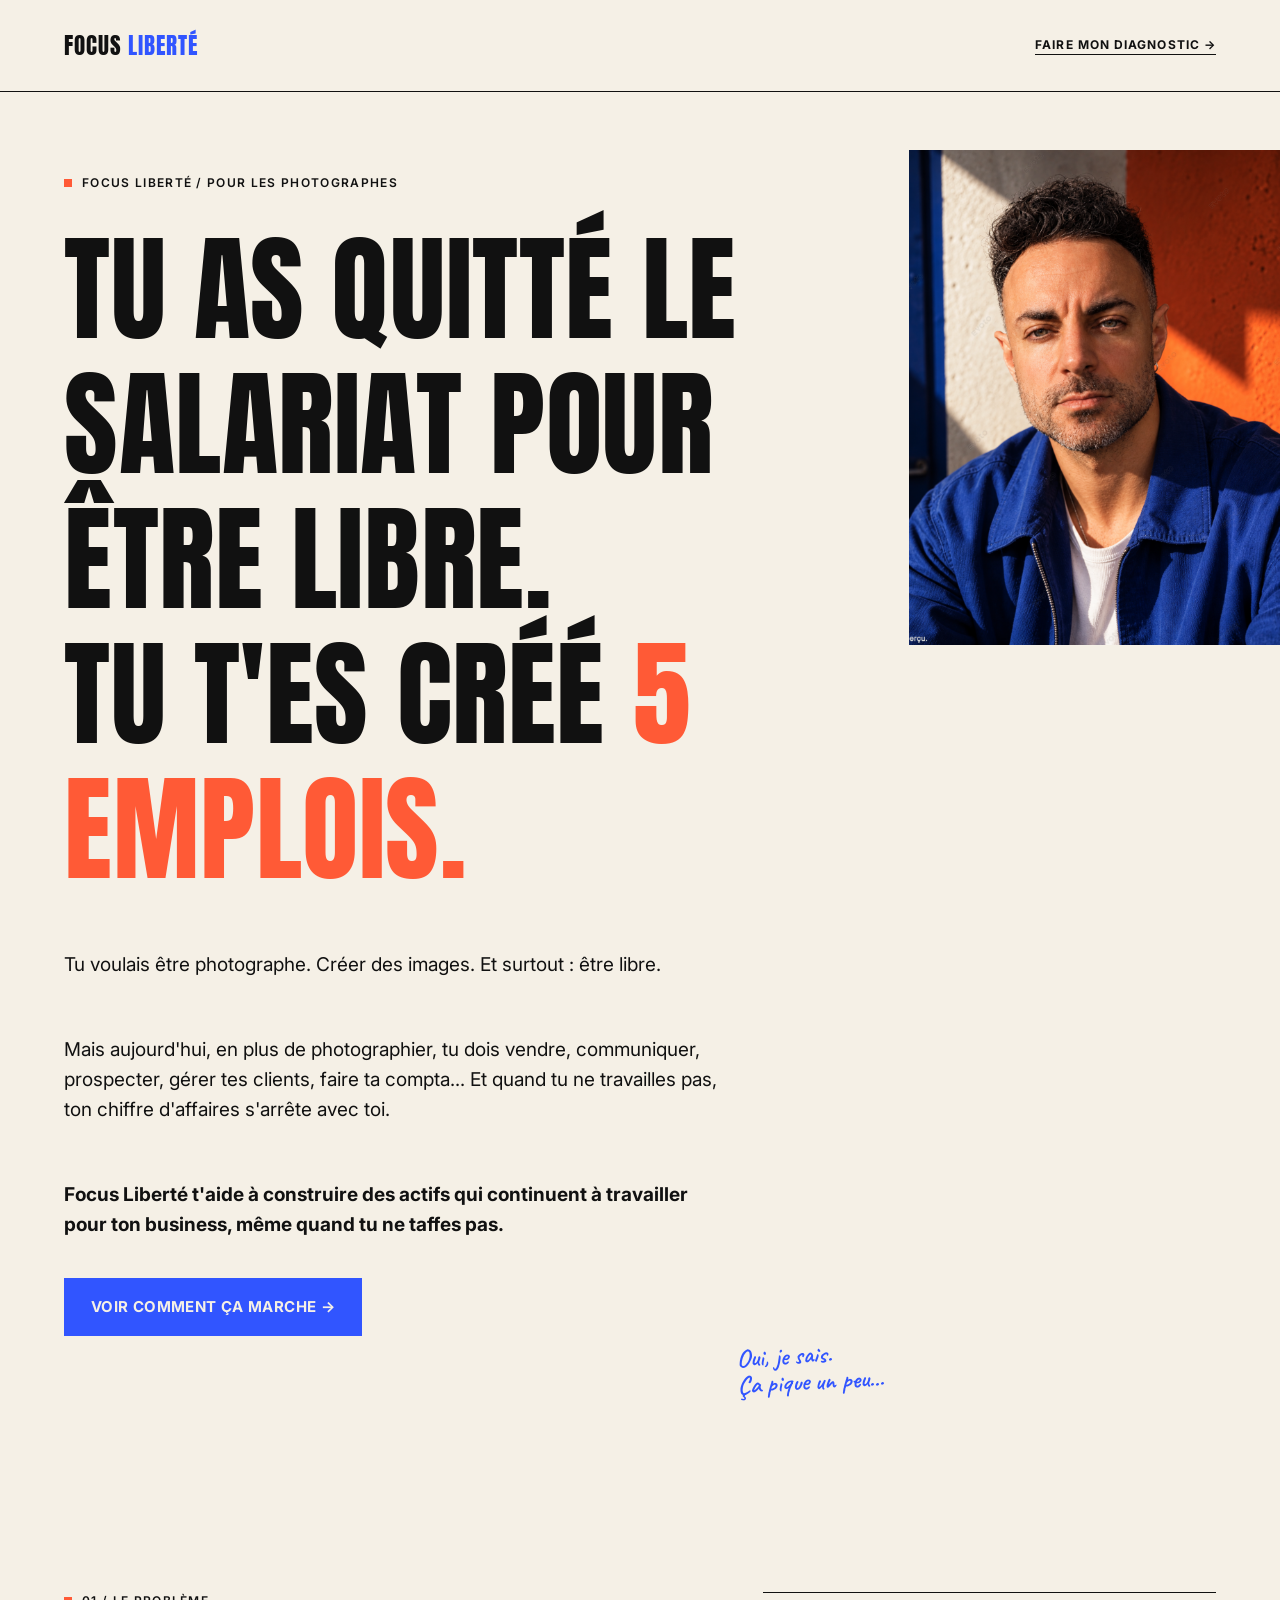
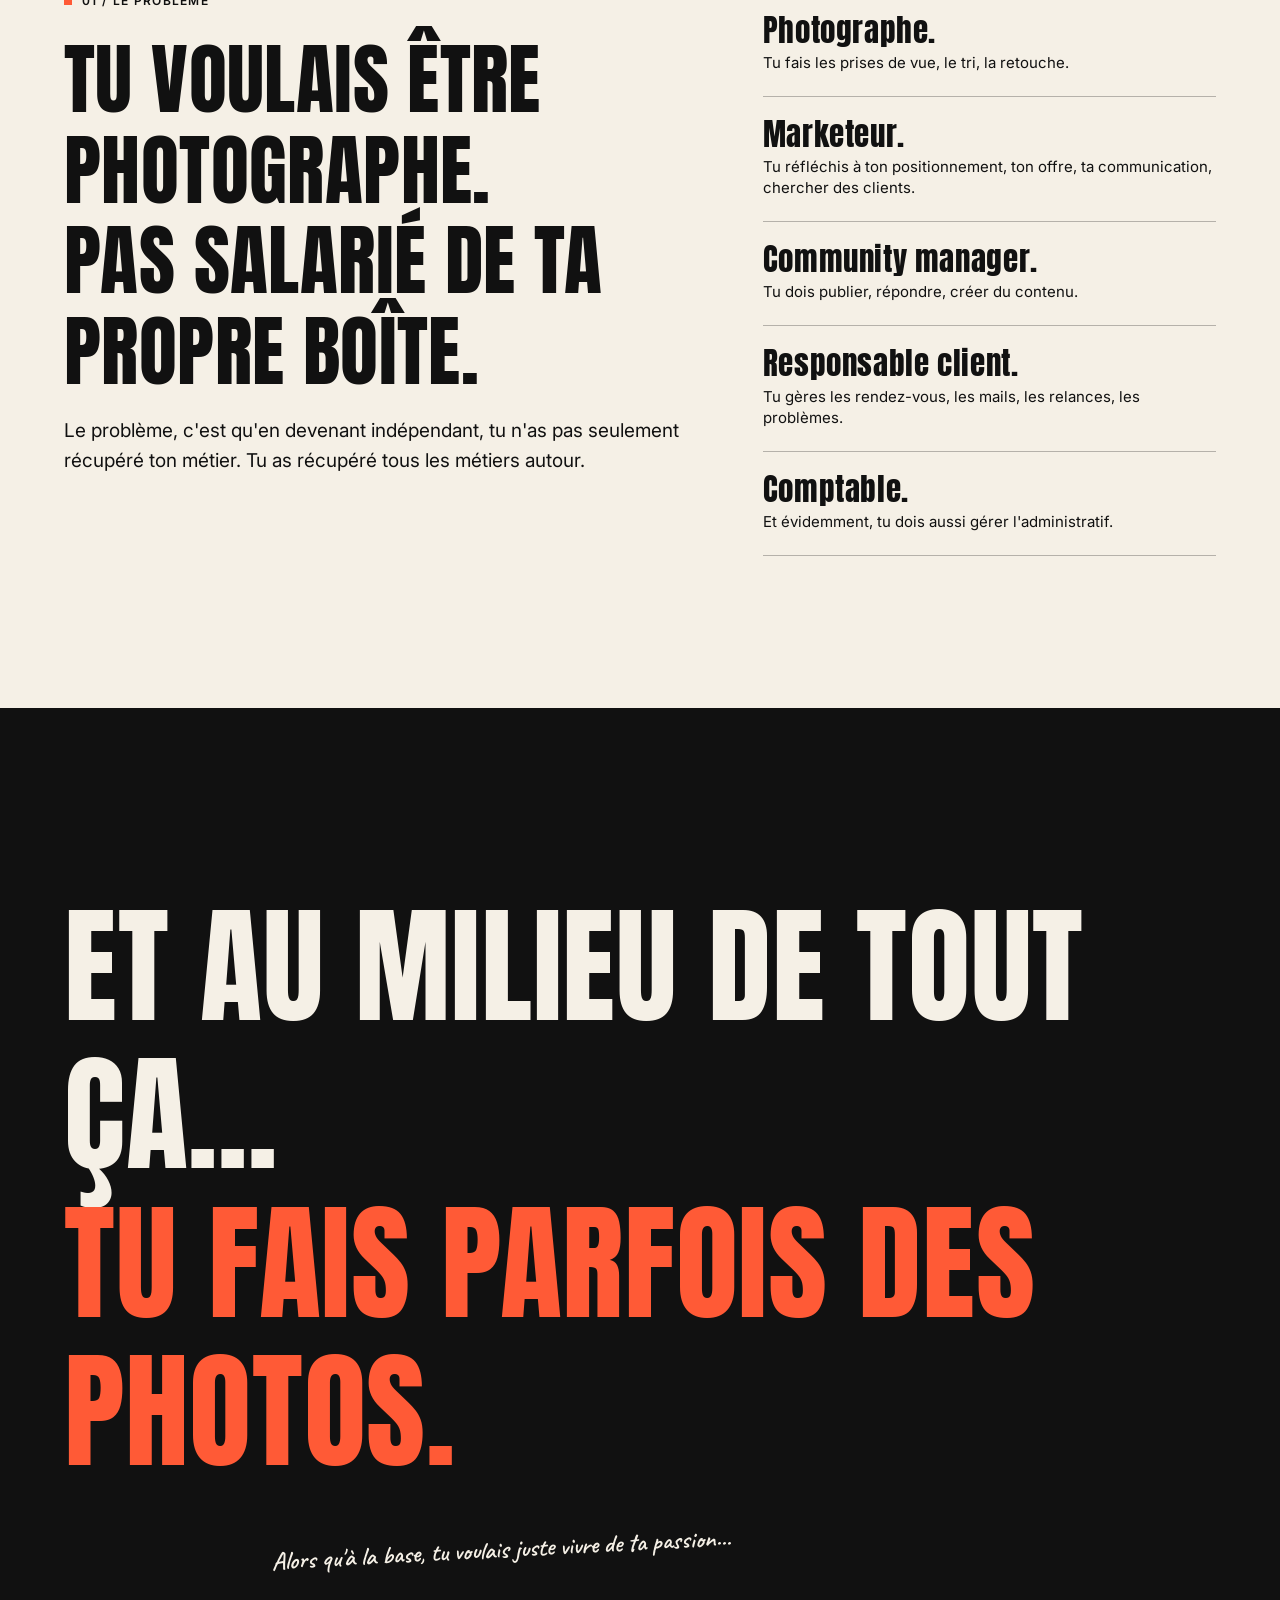
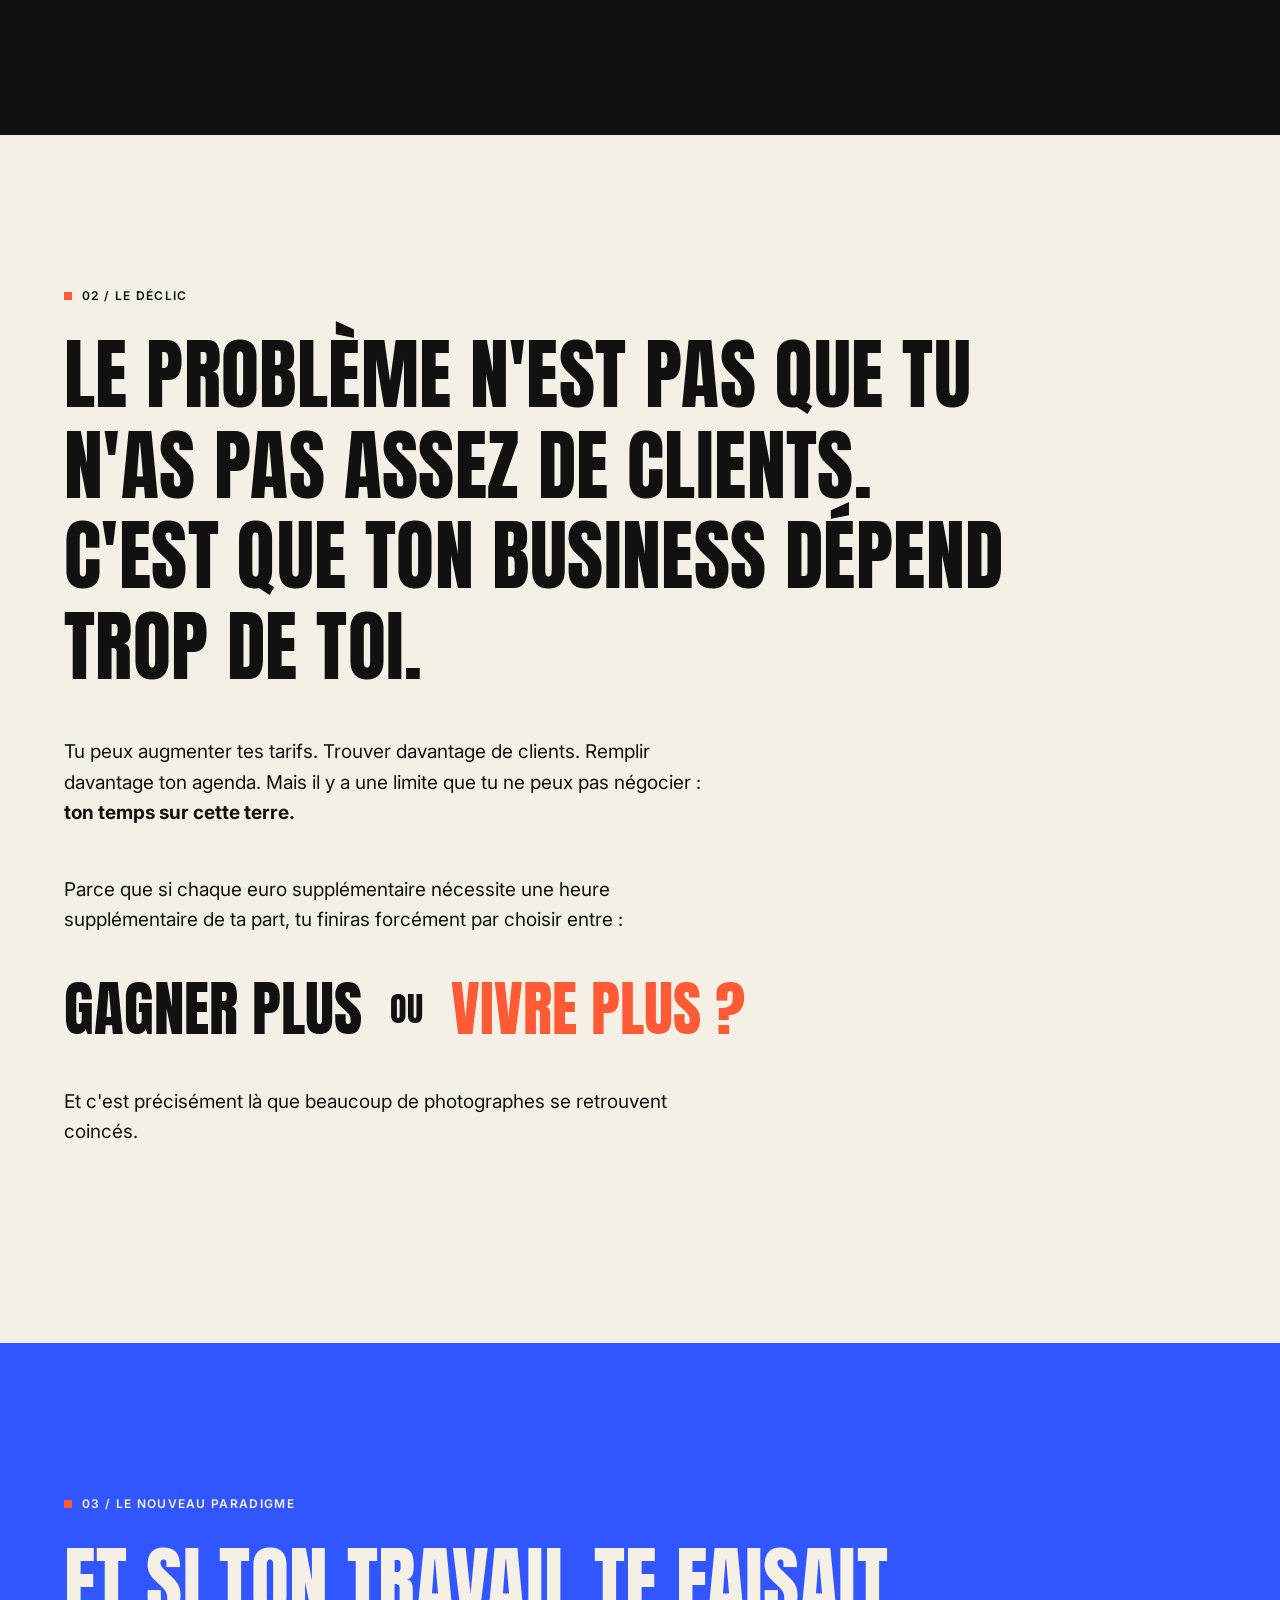
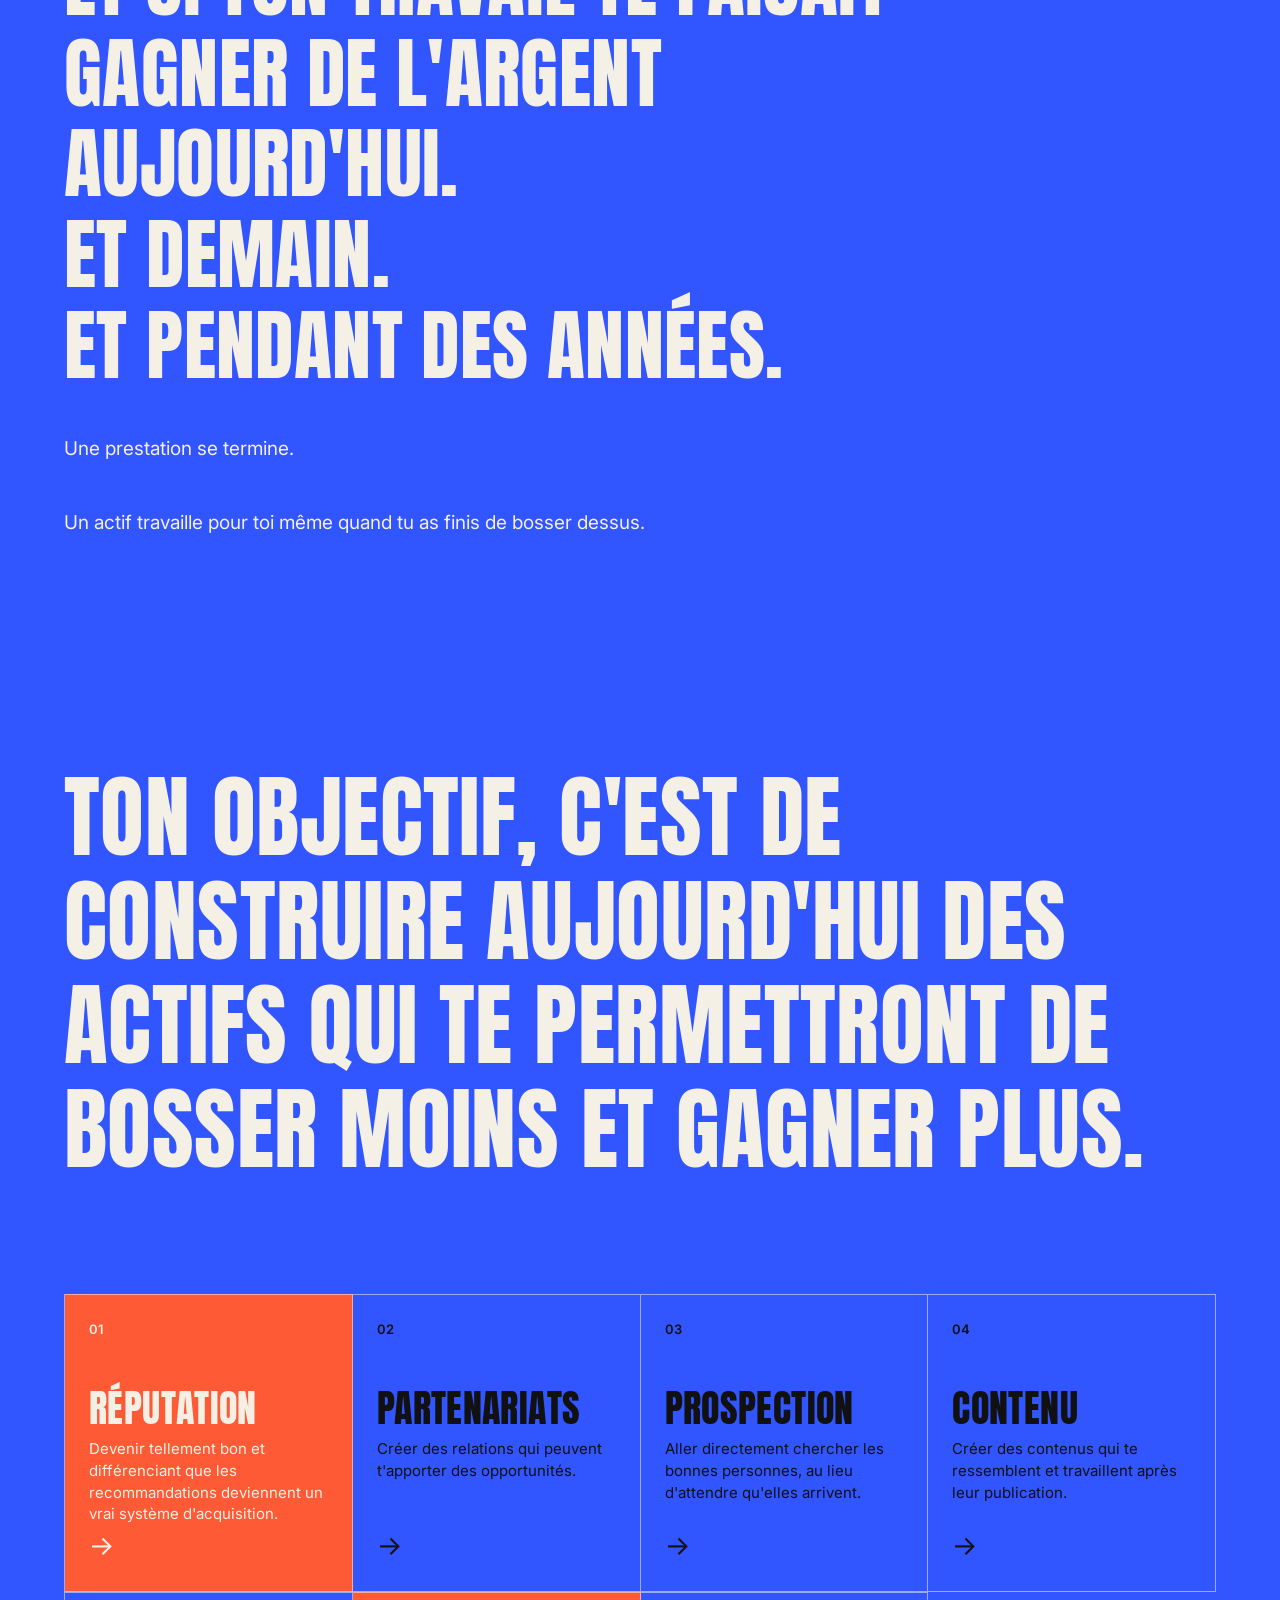
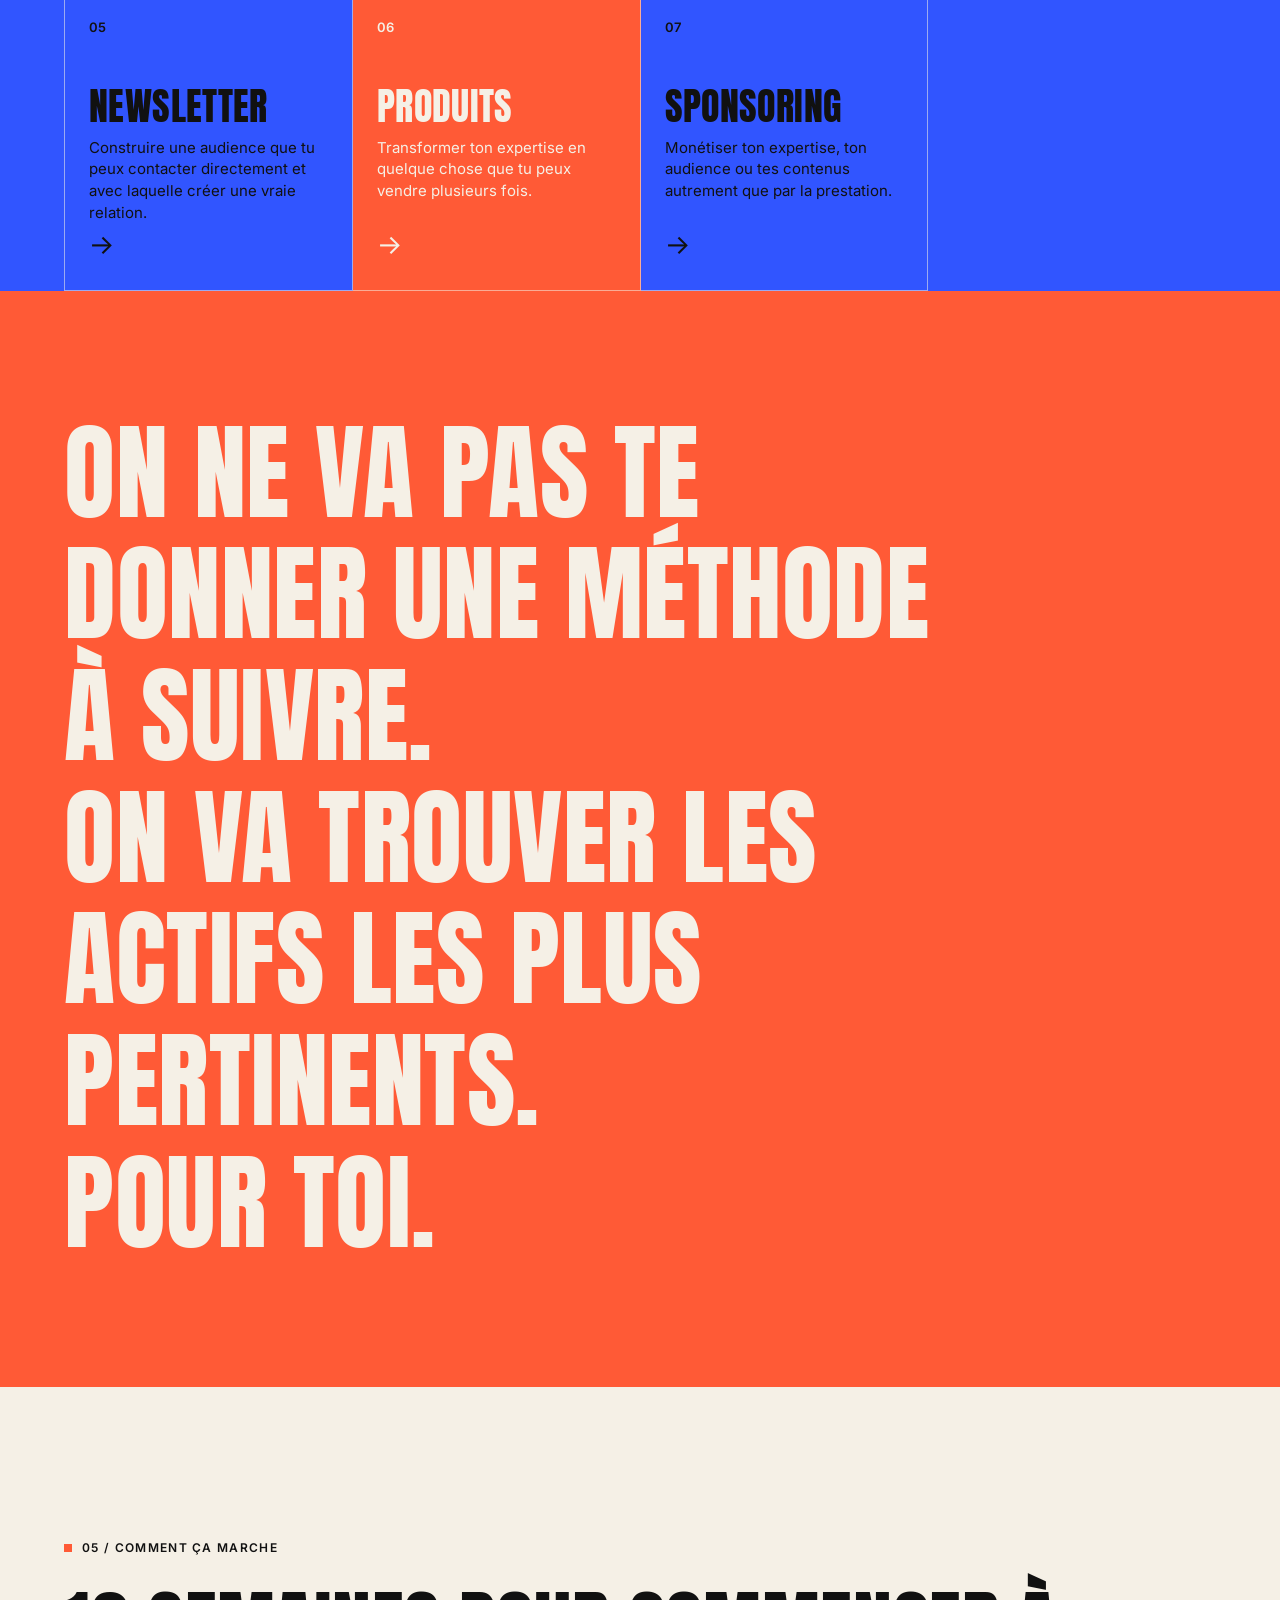
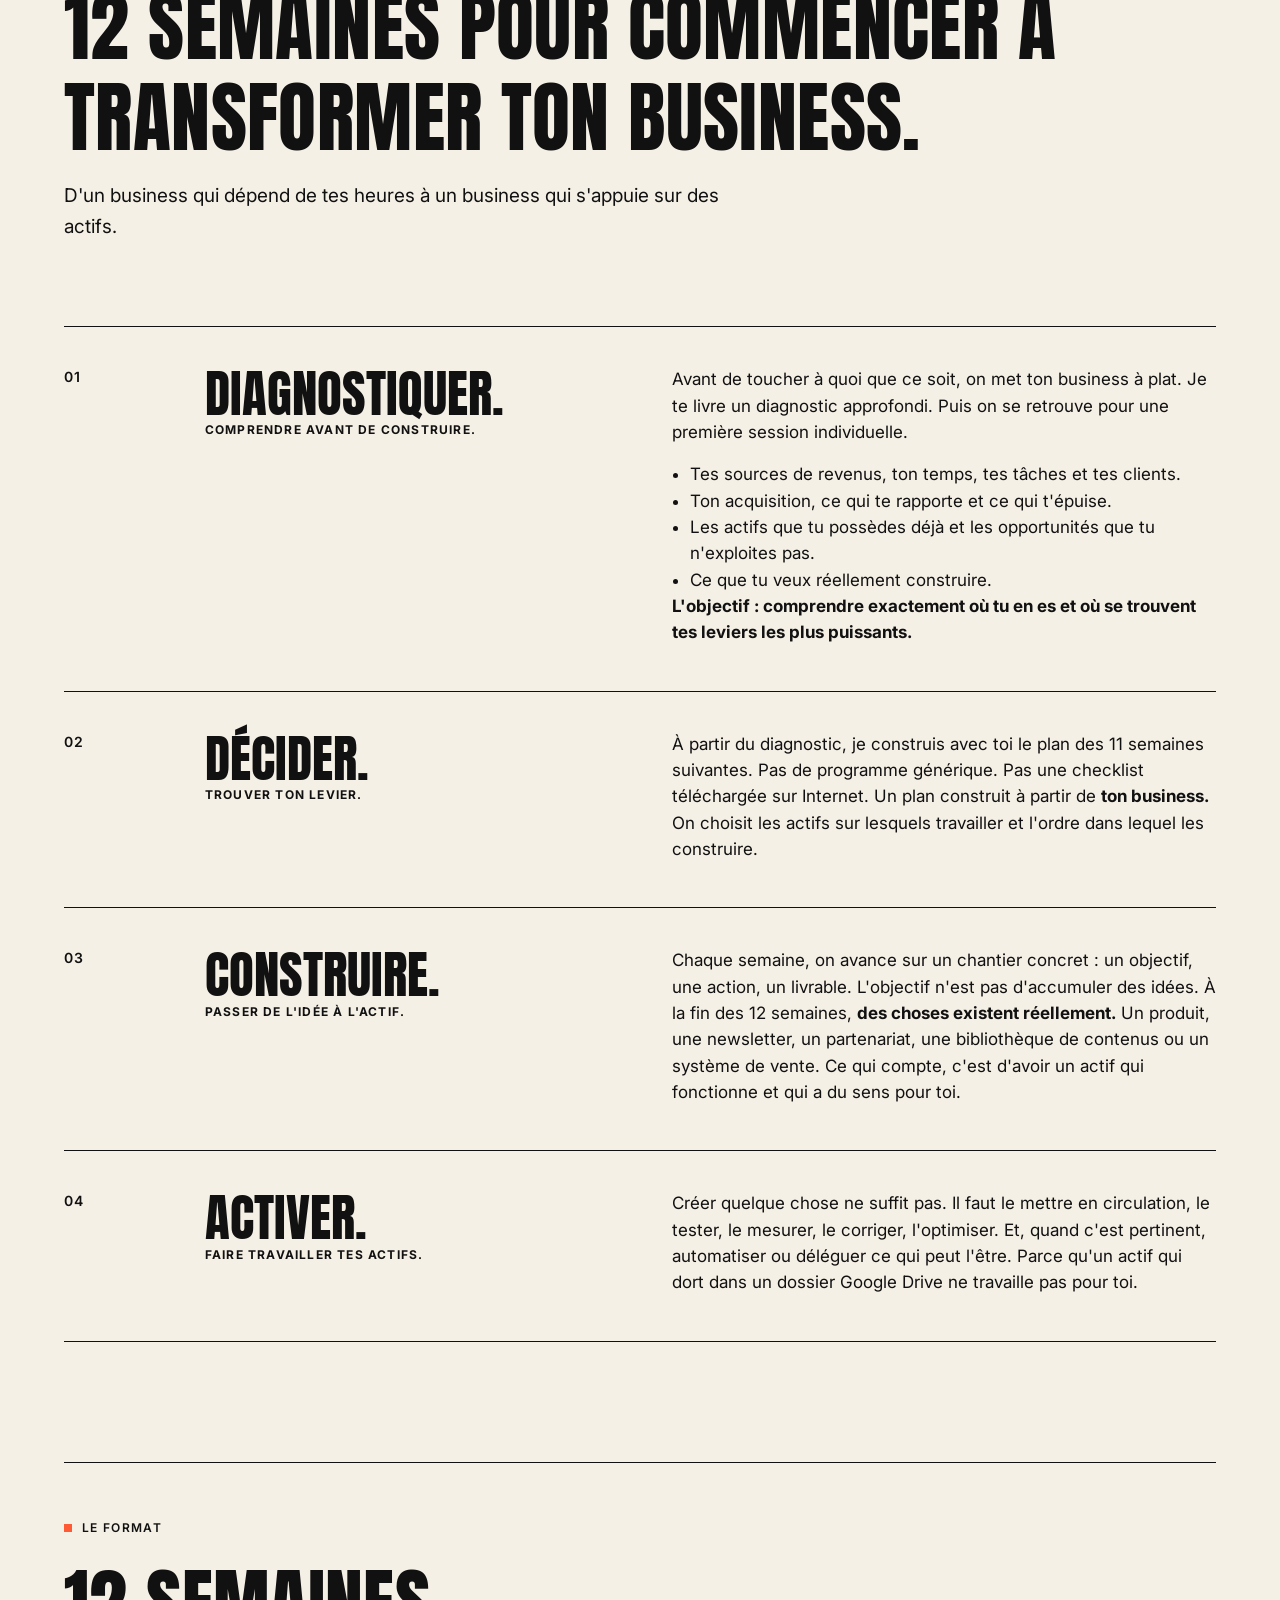
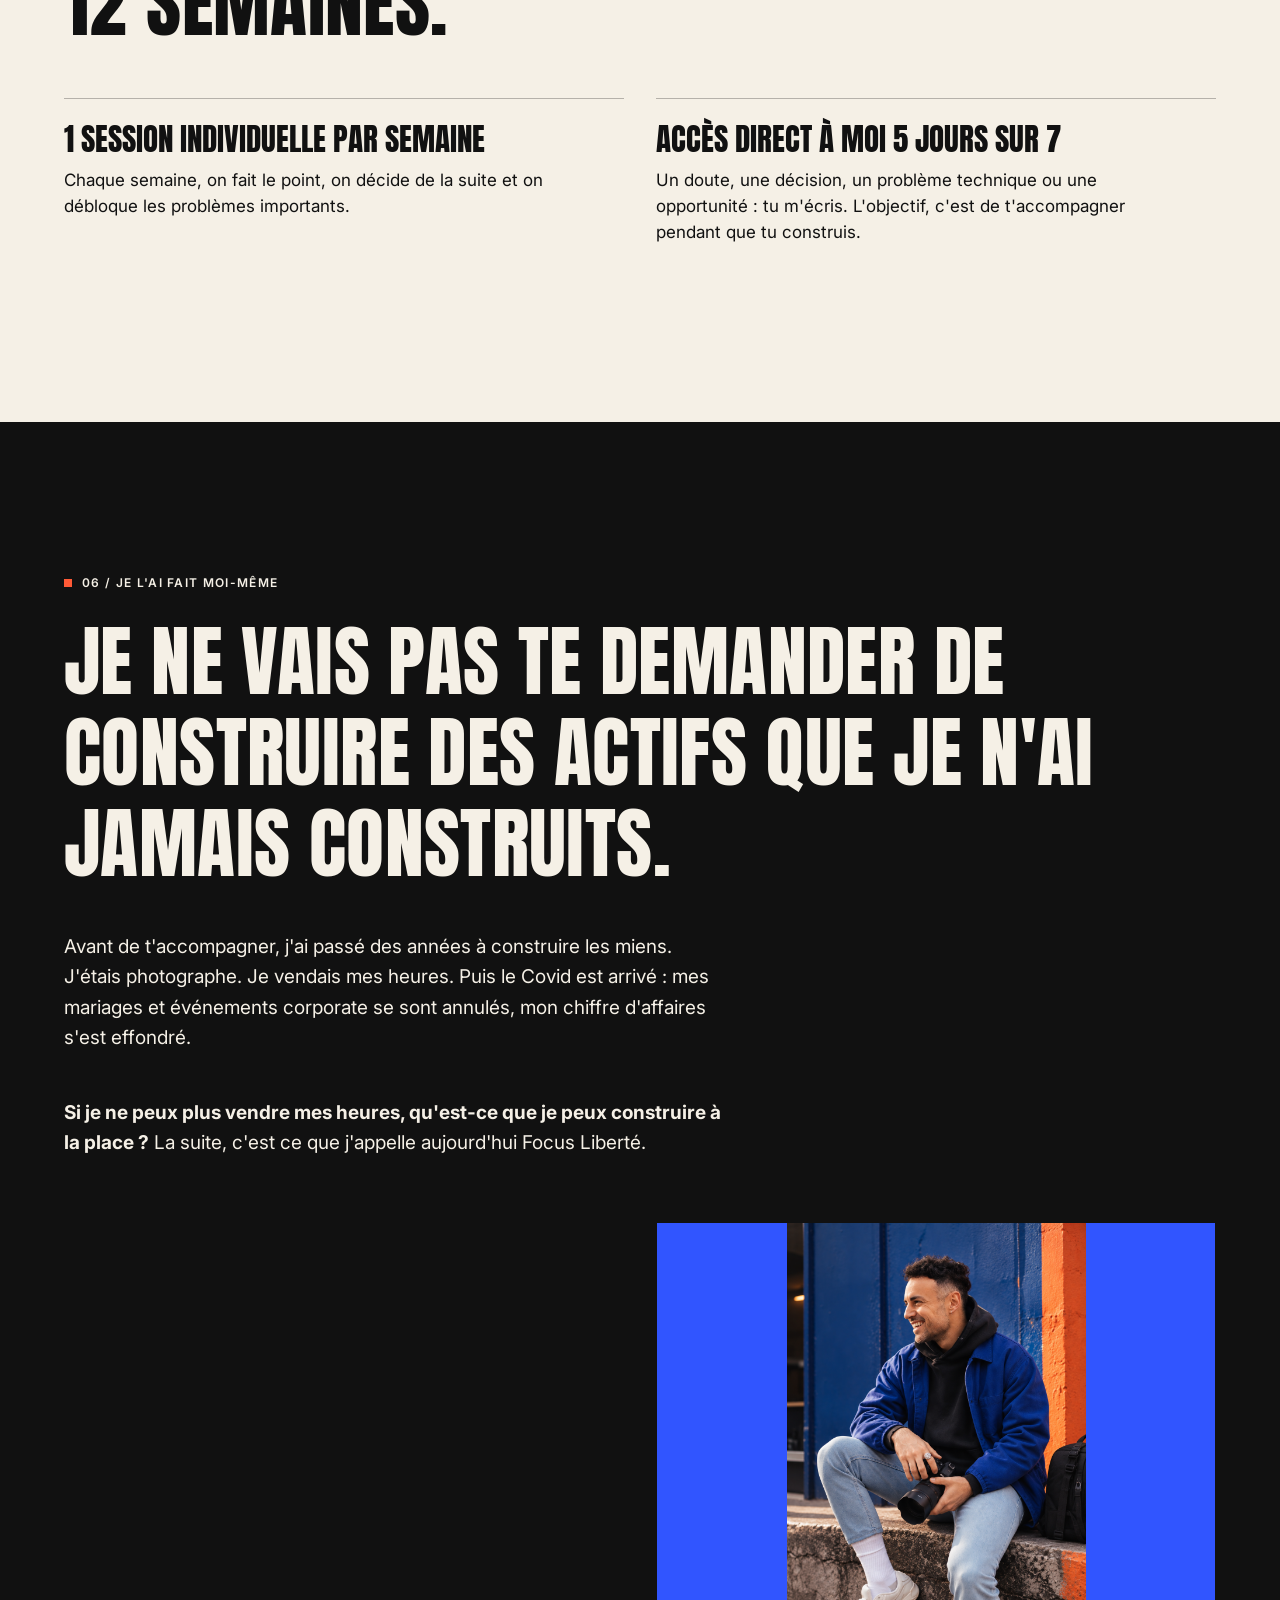
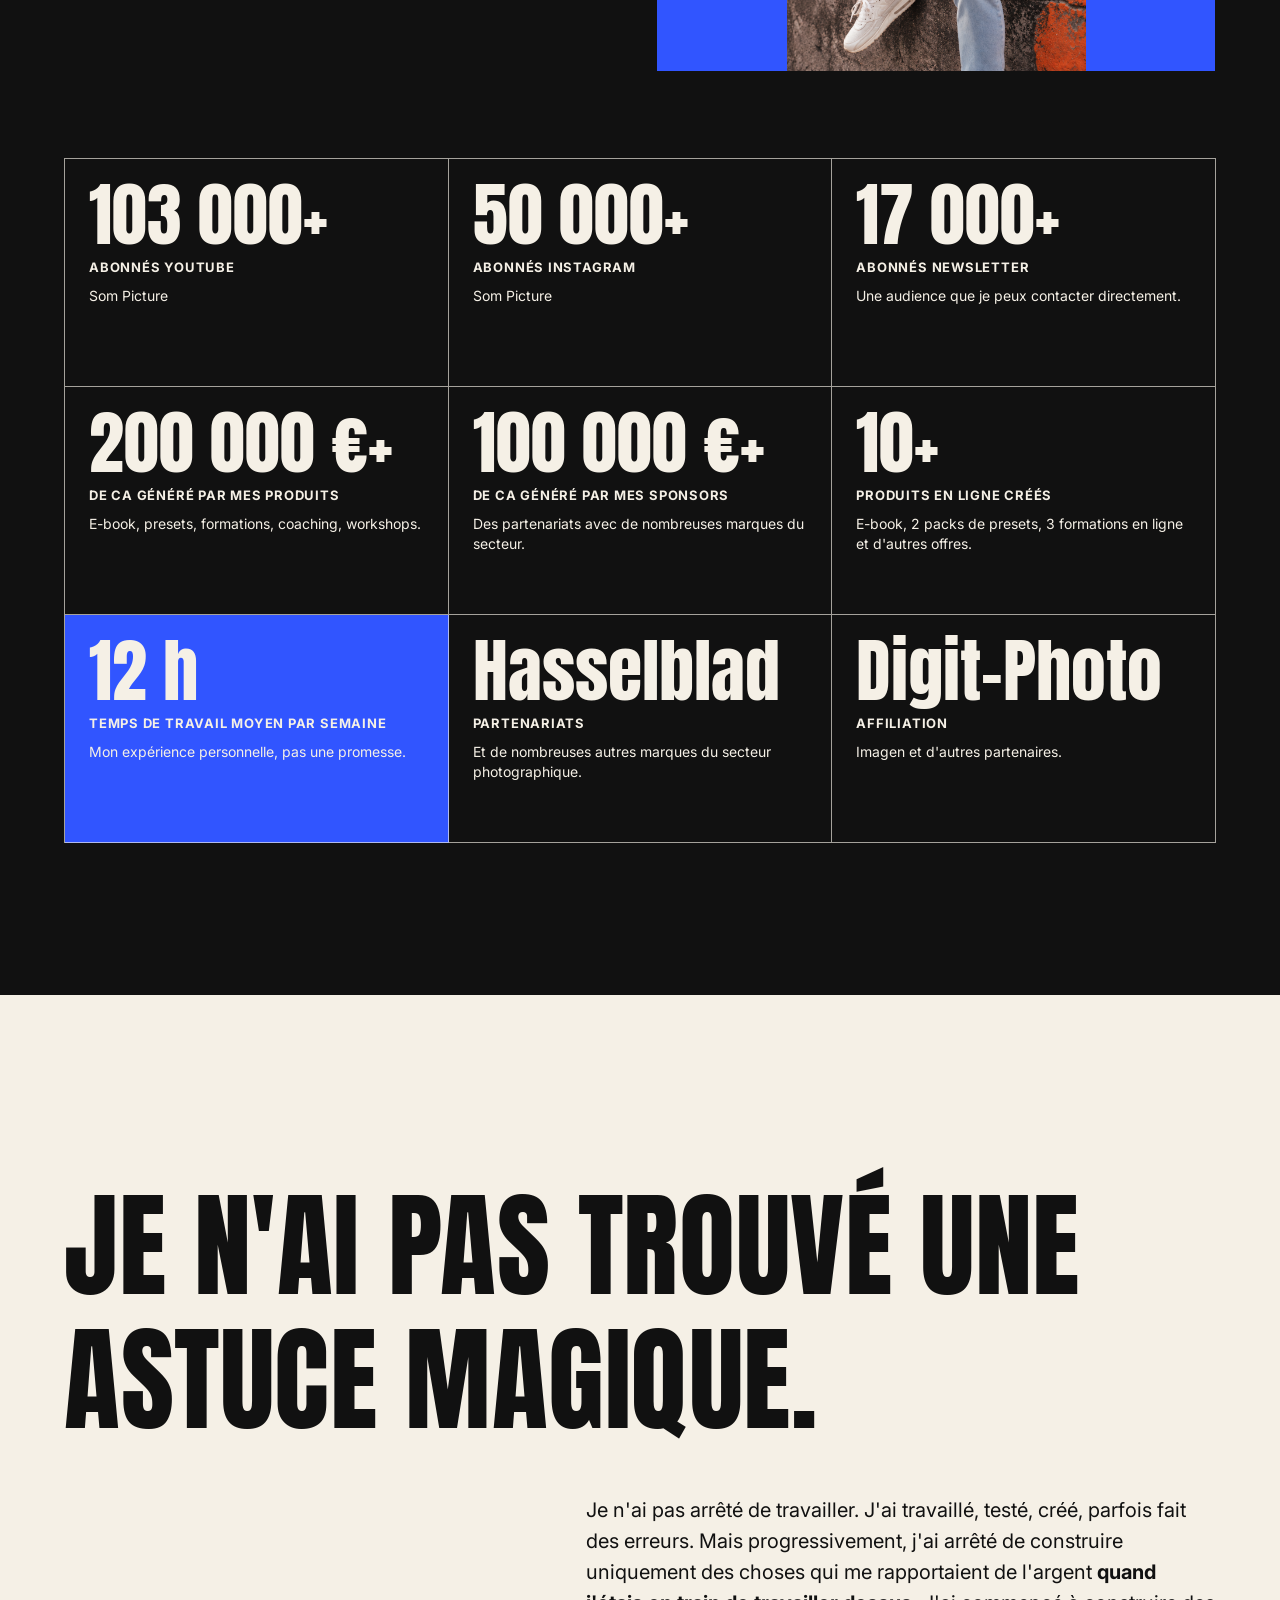
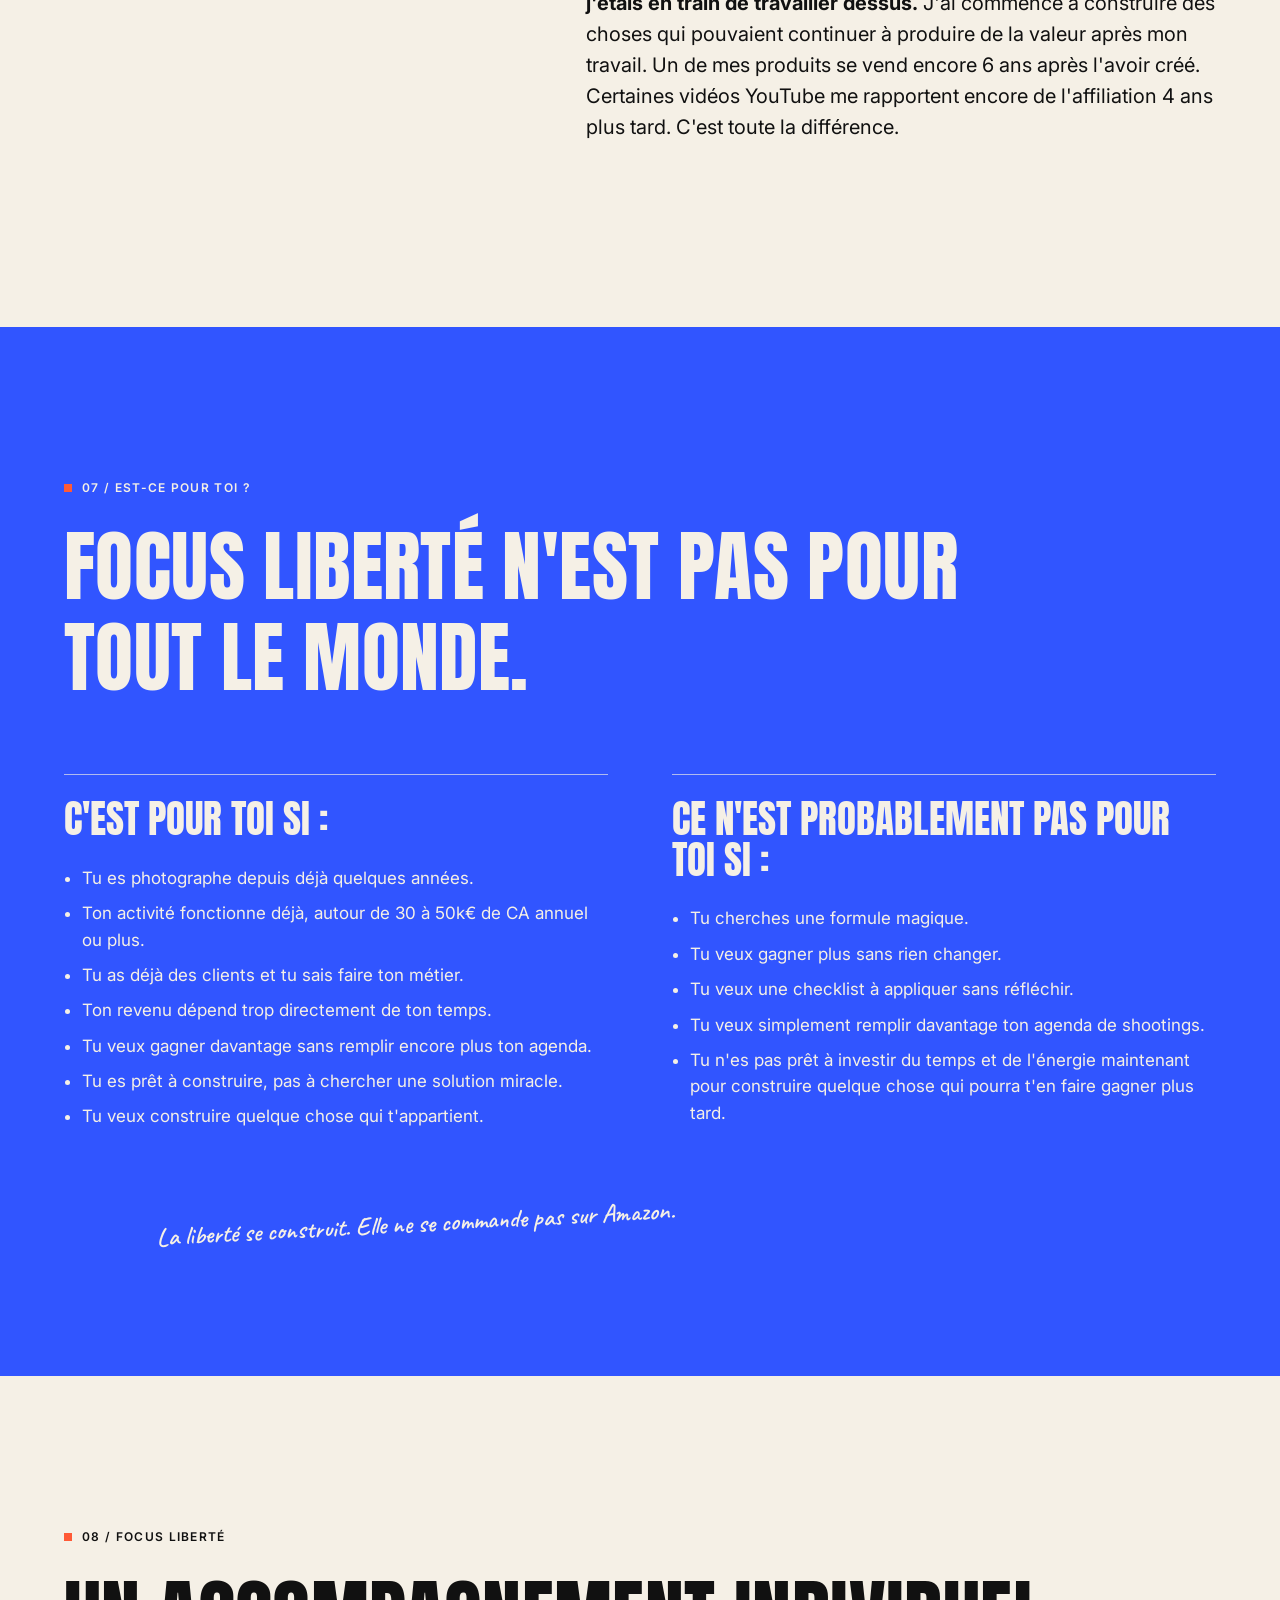
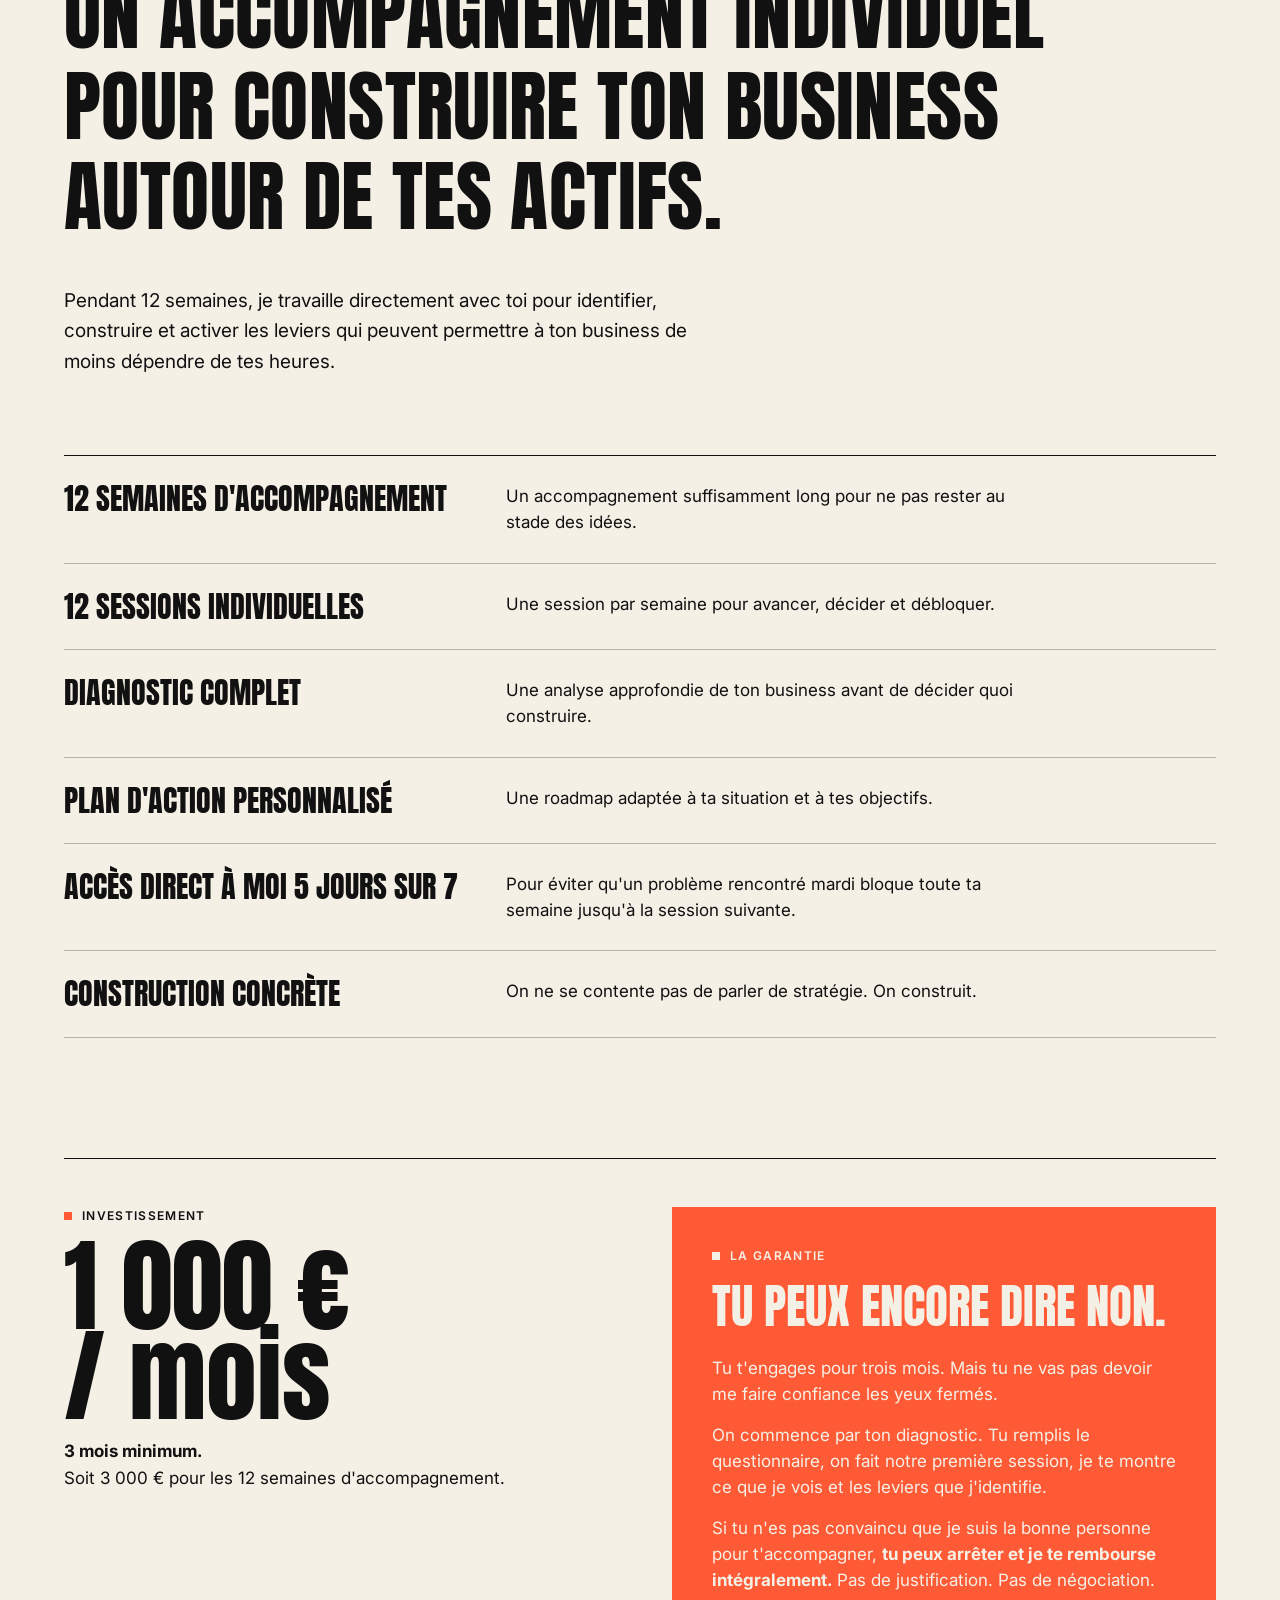
==== commit 7cf3dc1c: "Faute orthographe" ====
--- a/index.html
+++ b/index.html
@@ -215,7 +215,7 @@
         <p class="intro">Un actif travaille pour toi même quand tu as finis de bosser dessus.</p>
       </div>
     </section>
-    <section class="assets-statement"><div class="wrap"><h2 class="display">Ton objectif, c'est de construire aujourd'hui des actifs qui te permettront de bosser moins en gagner plus.</h2></div></section>
+    <section class="assets-statement"><div class="wrap"><h2 class="display">Ton objectif, c'est de construire aujourd'hui des actifs qui te permettront de bosser moins et gagner plus.</h2></div></section>
     <div class="wrap" style="background:var(--blue);">
       <div class="asset-grid">
         <article class="asset"><span class="asset-number">01</span><h3>Réputation</h3><p>Devenir tellement bon et différenciant que les recommandations deviennent un vrai système d'acquisition.</p><span class="asset-arrow">→</span></article>
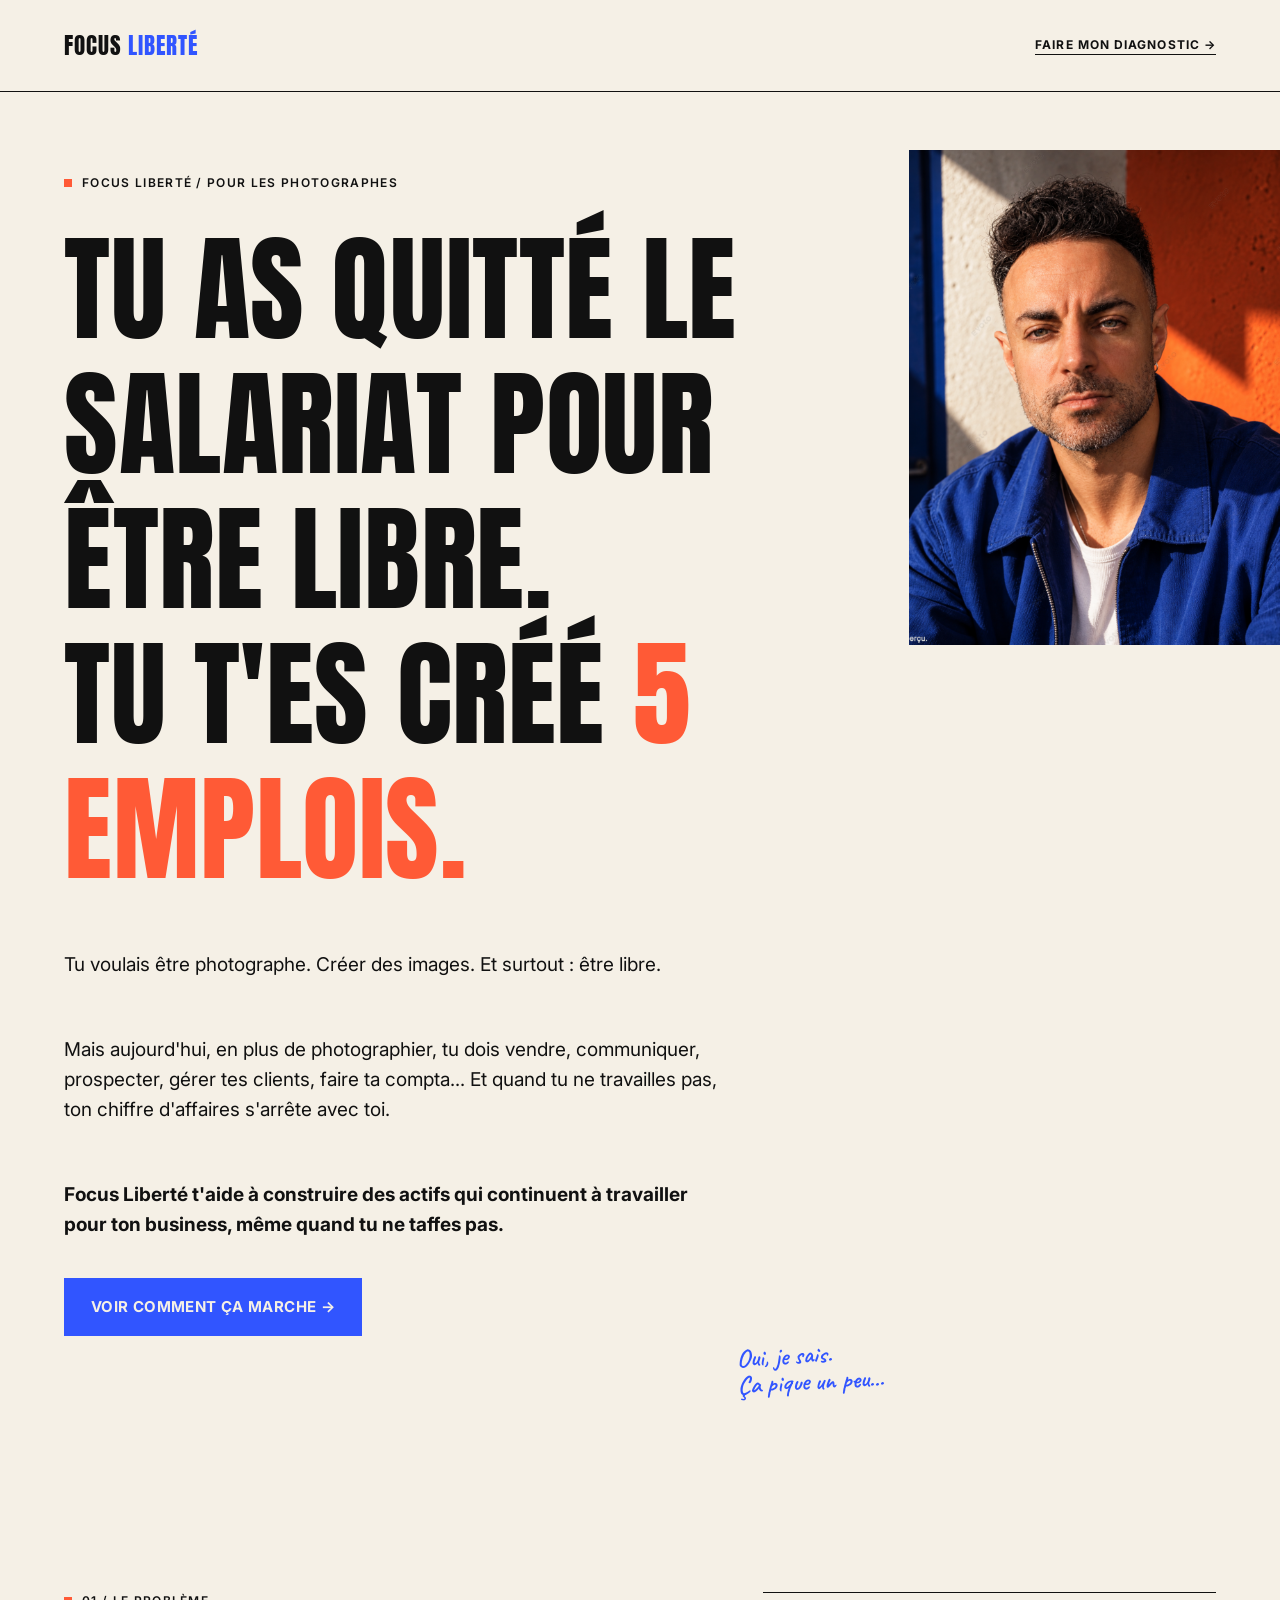
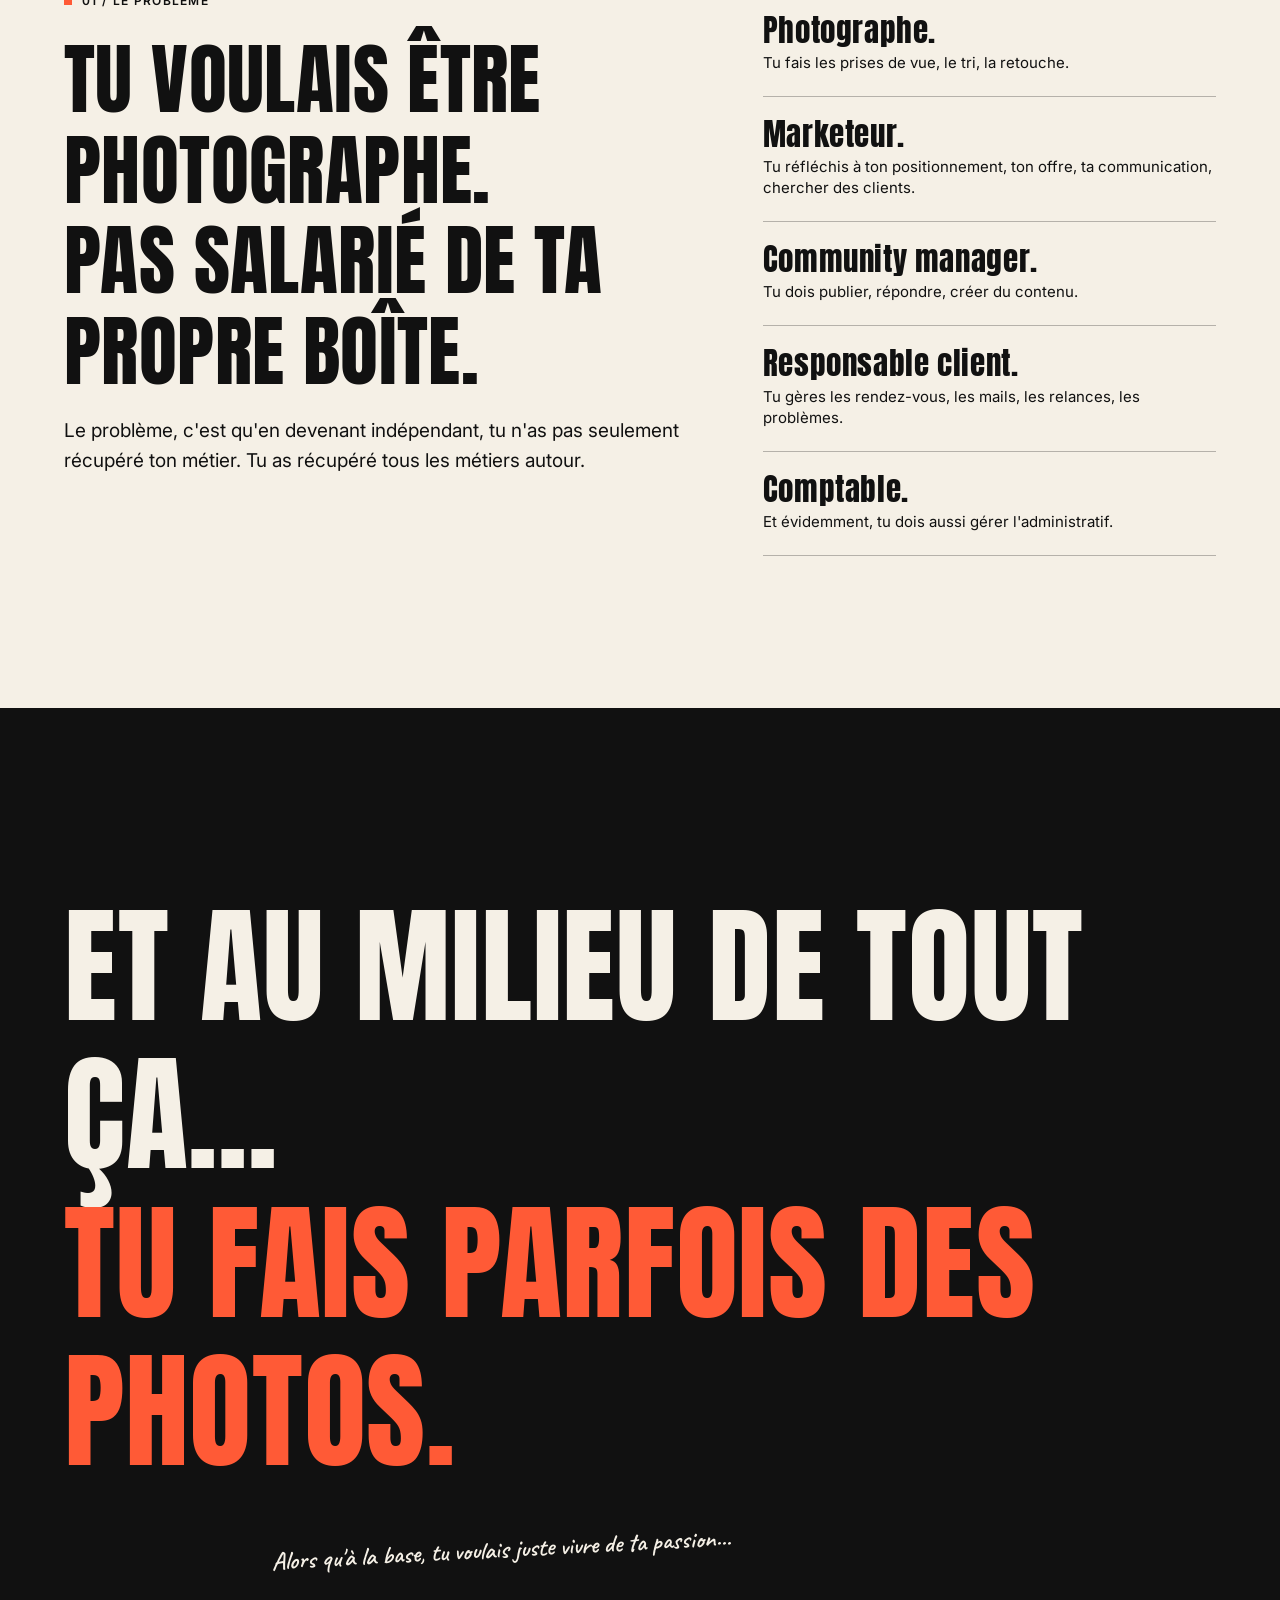
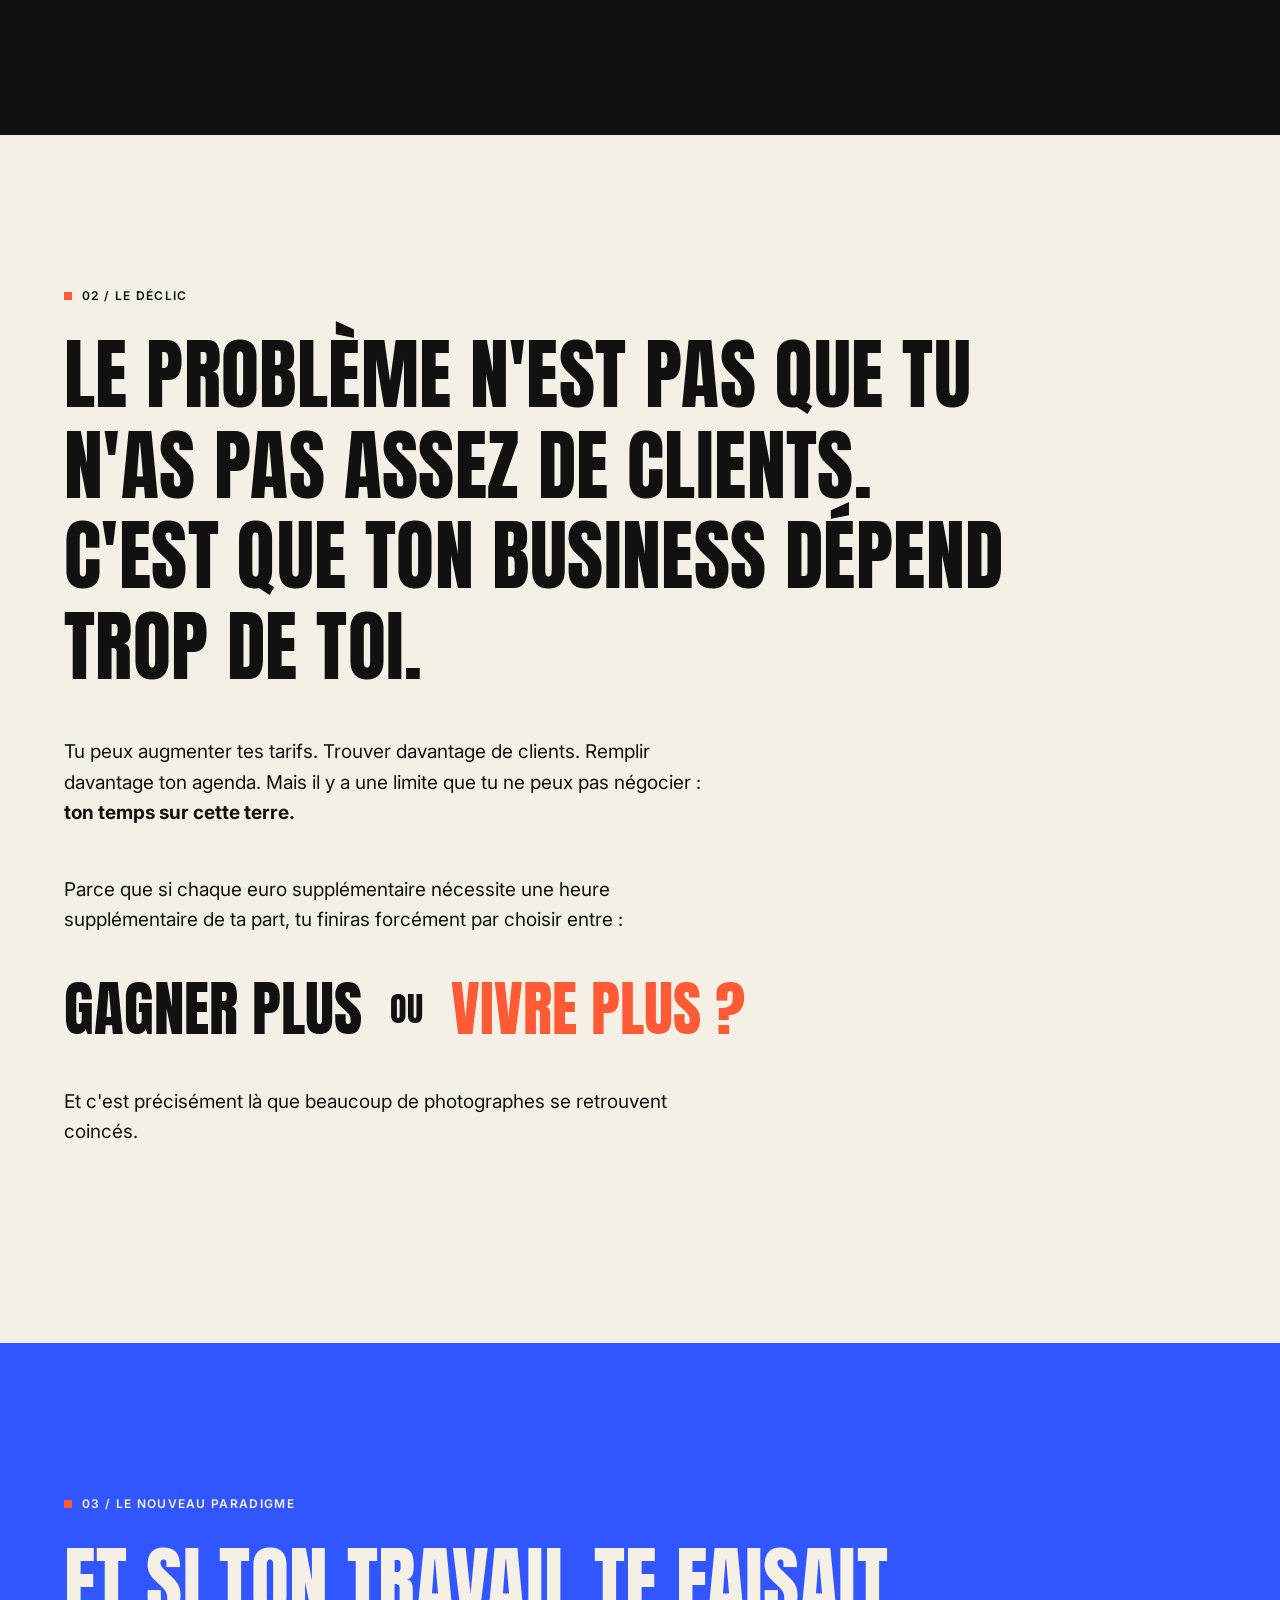
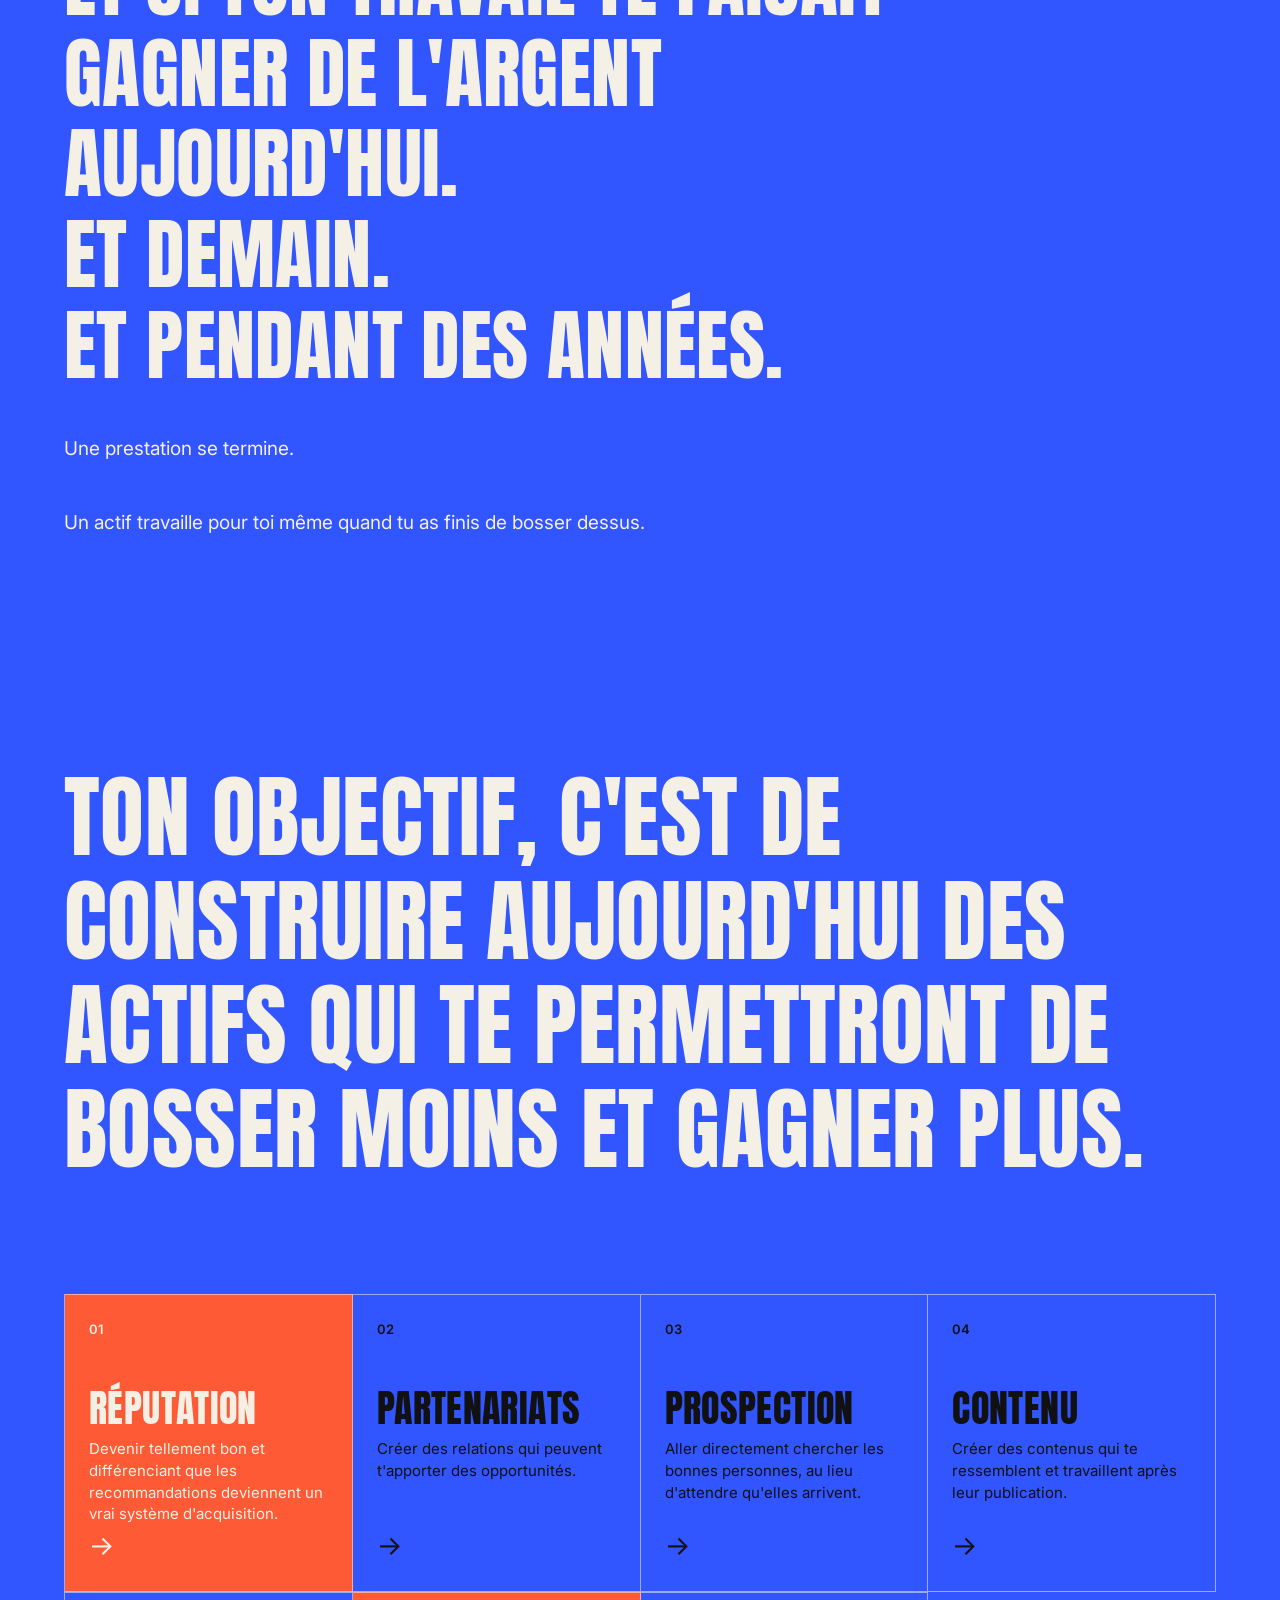
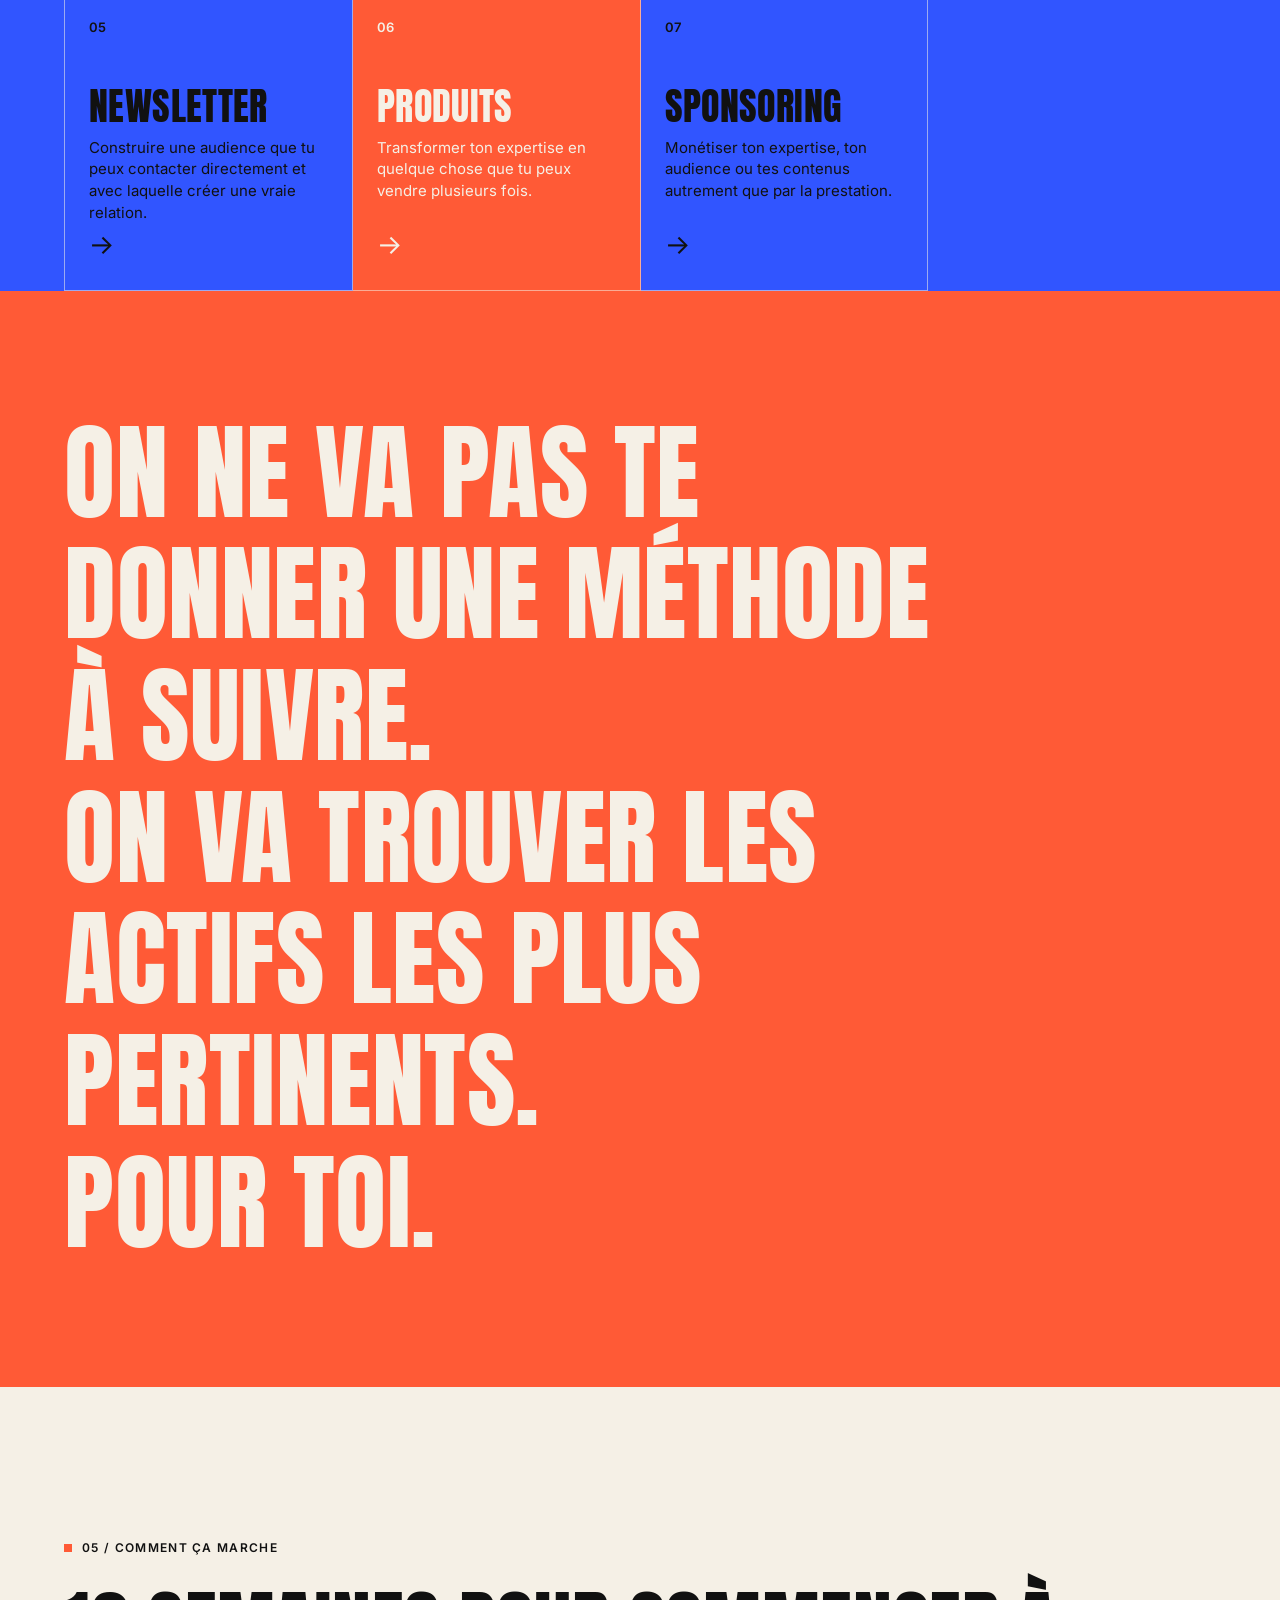
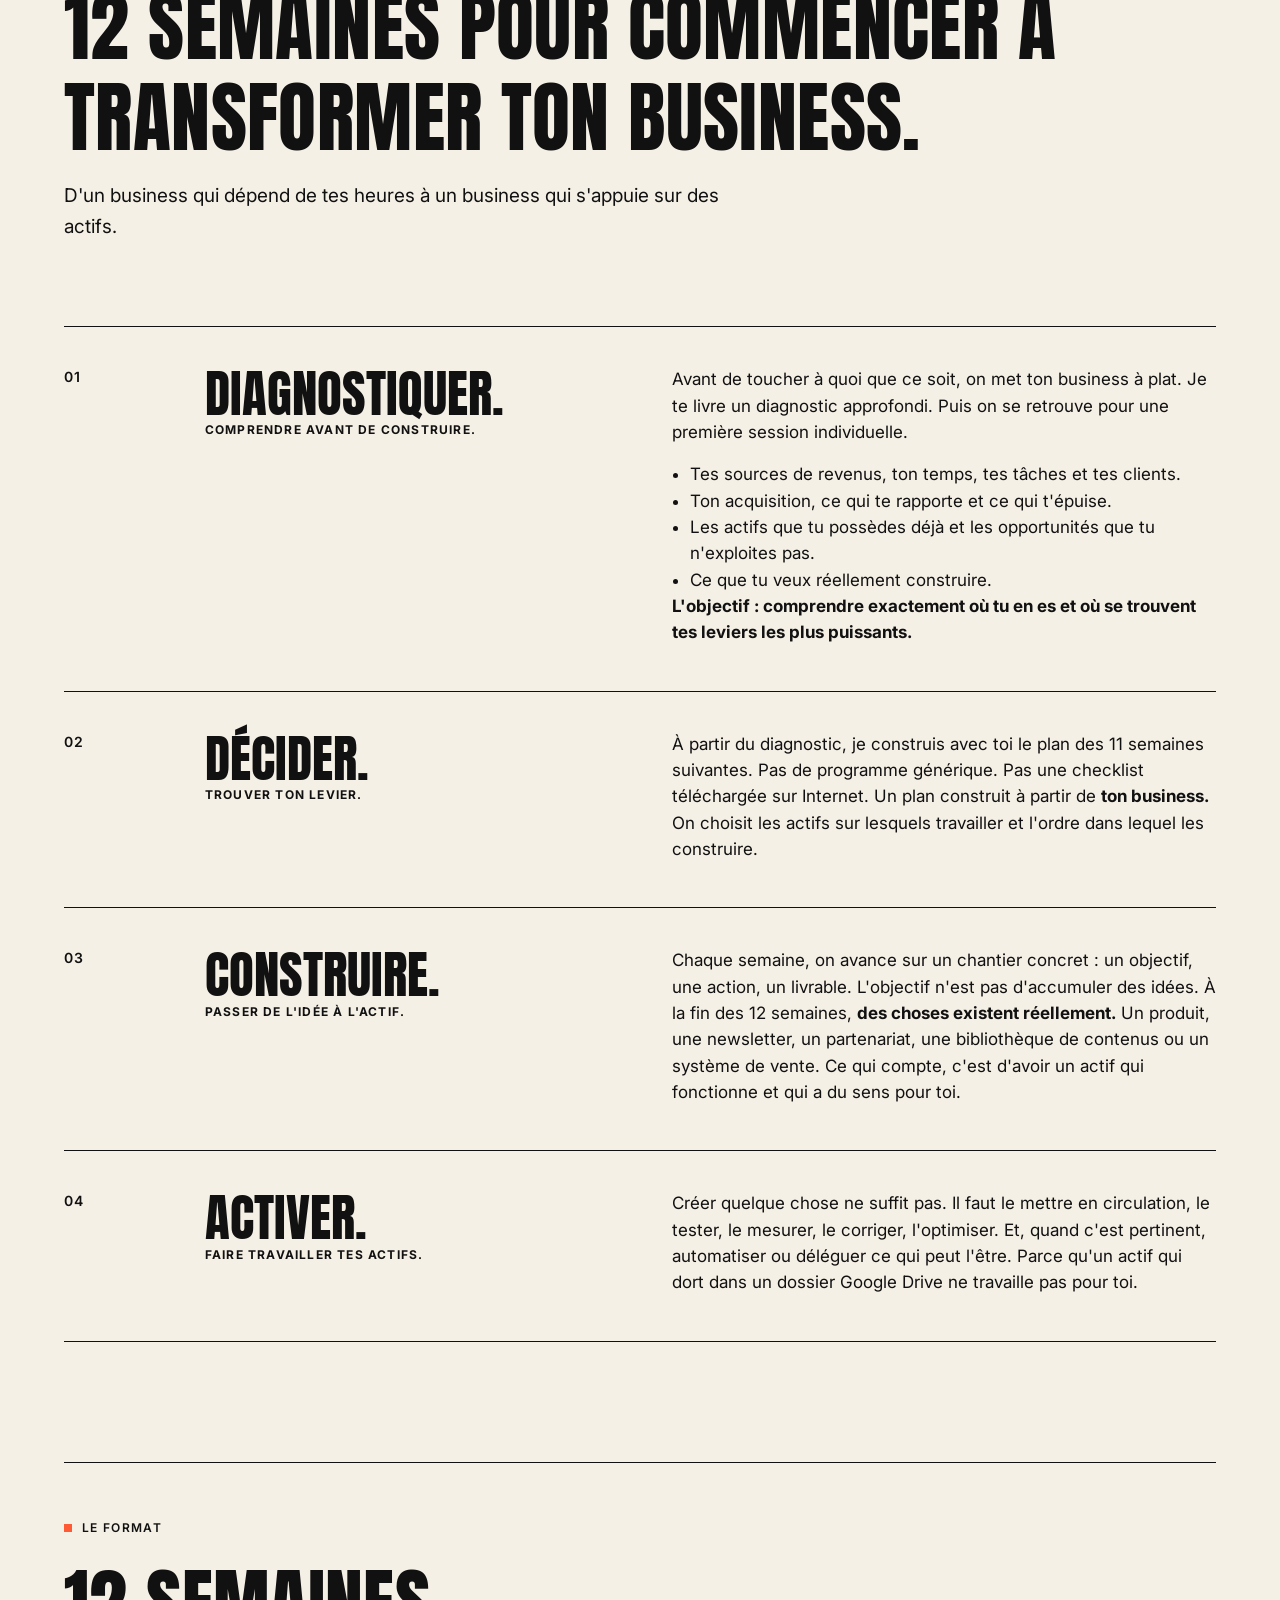
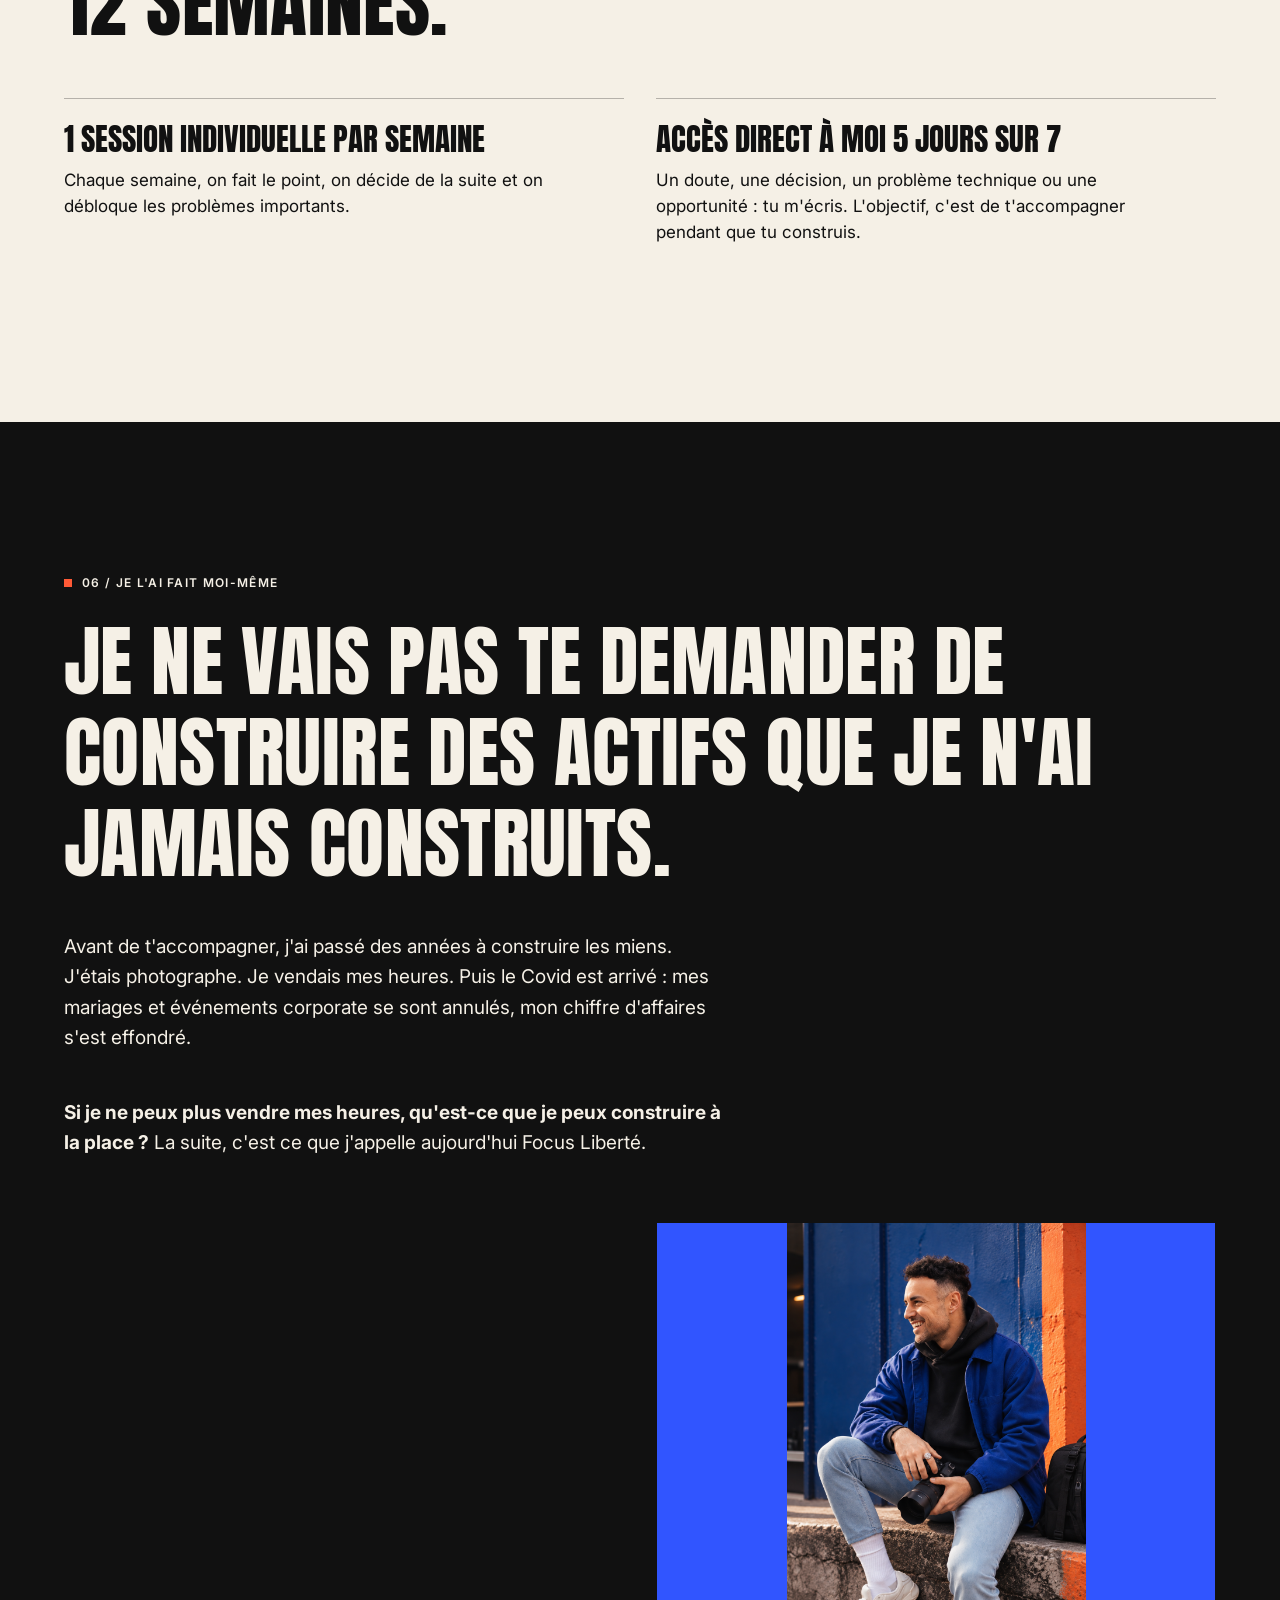
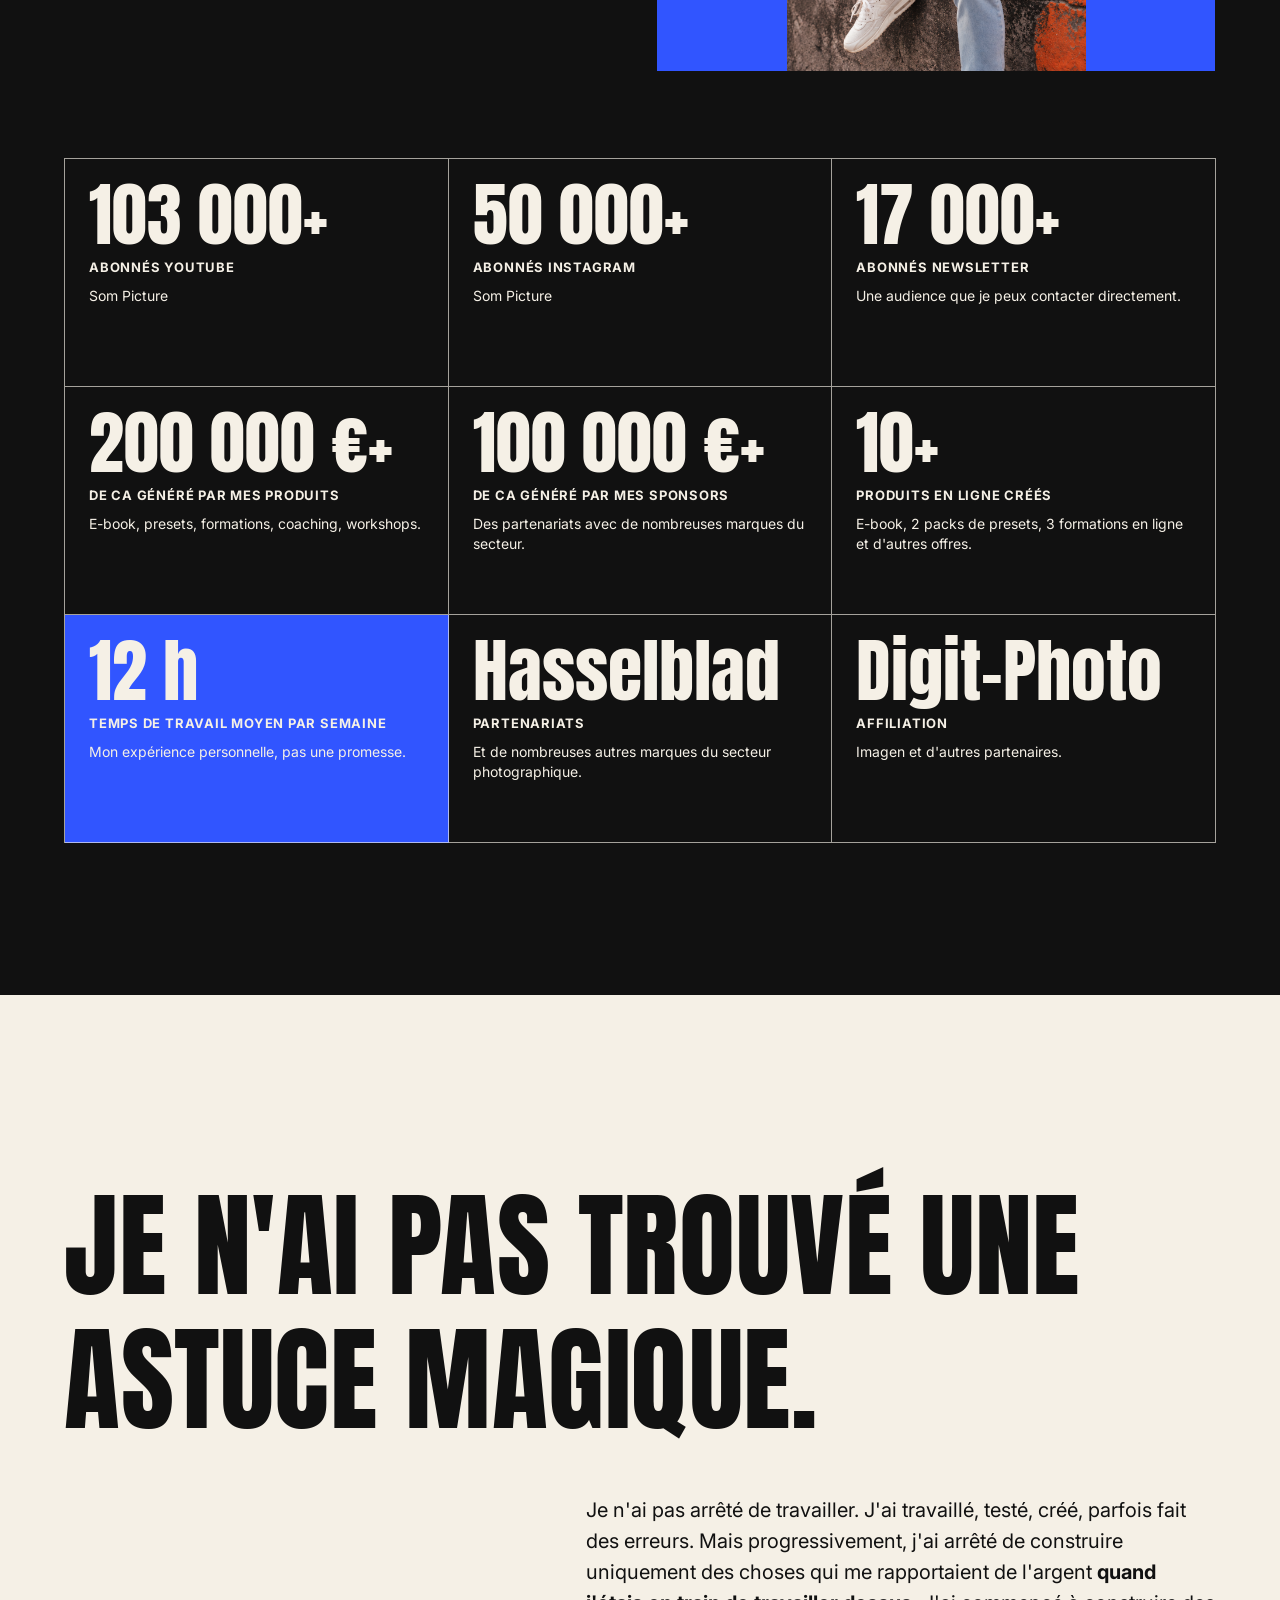
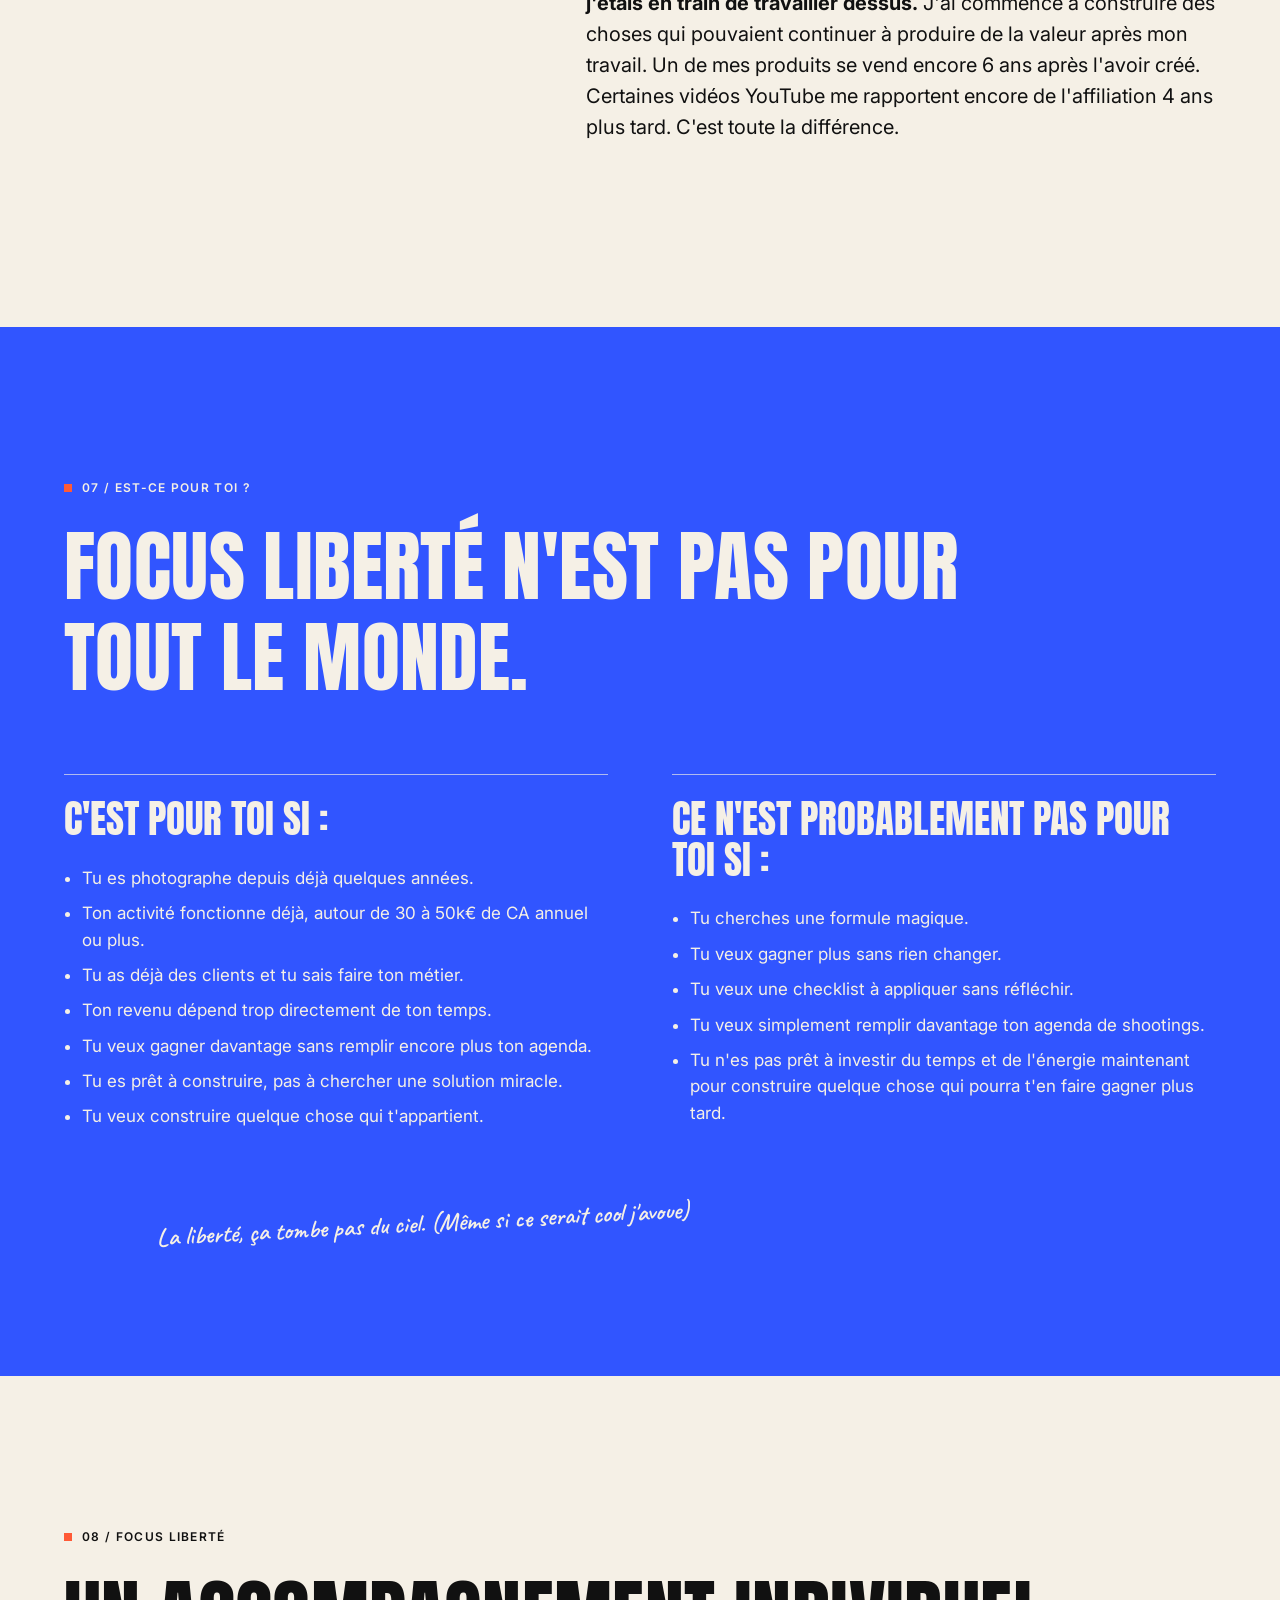
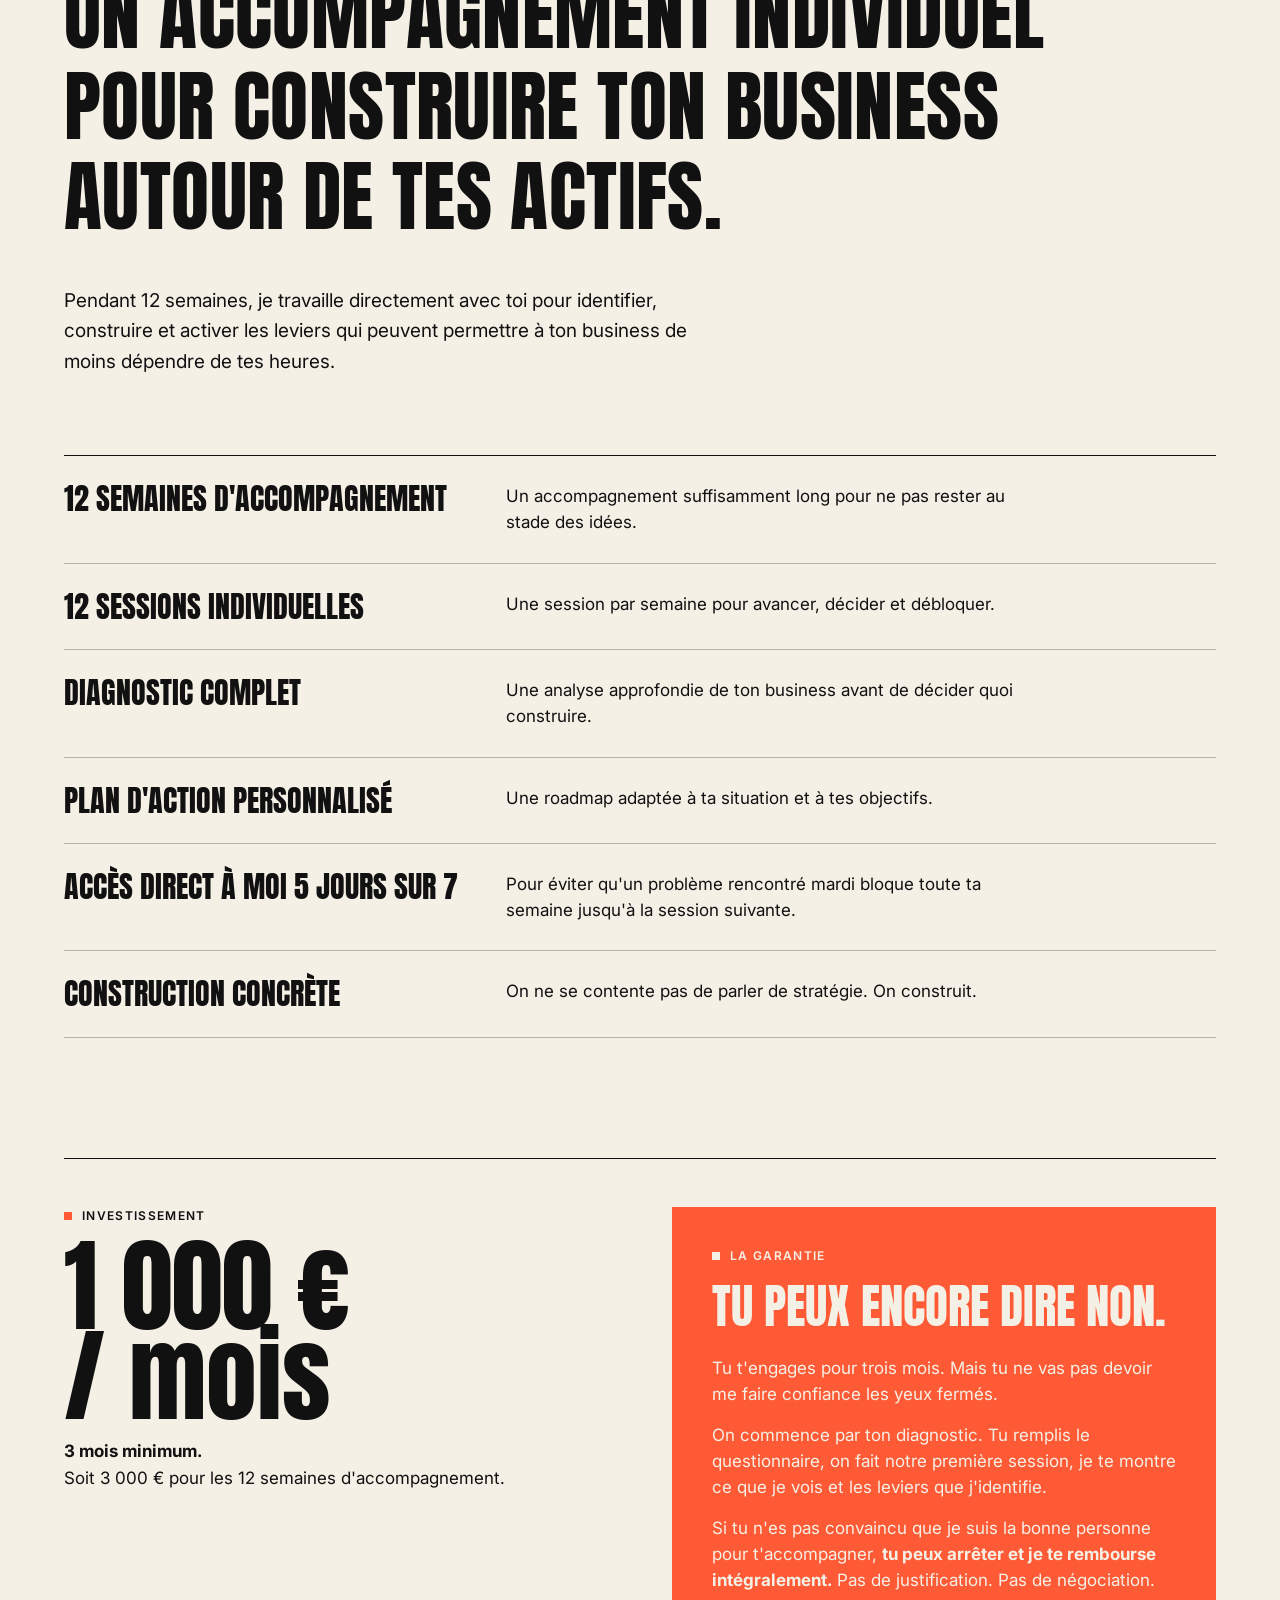
==== commit 3f75bc25: "Changement texte annotation" ====
--- a/index.html
+++ b/index.html
@@ -247,7 +247,7 @@
 
     <section class="not-magic"><div class="wrap"><h2 class="display">Je n'ai pas trouvé une astuce magique.</h2><p>Je n'ai pas arrêté de travailler. J'ai travaillé, testé, créé, parfois fait des erreurs. Mais progressivement, j'ai arrêté de construire uniquement des choses qui me rapportaient de l'argent <strong>quand j'étais en train de travailler dessus.</strong> J'ai commencé à construire des choses qui pouvaient continuer à produire de la valeur après mon travail. Un de mes produits se vend encore 6 ans après l'avoir créé. Certaines vidéos YouTube me rapportent encore de l'affiliation 4 ans plus tard. C'est toute la différence.</p></div></section>
 
-    <section class="qualification"><div class="wrap"><div class="label">07 / Est-ce pour toi ?</div><h2 class="display">Focus Liberté n'est pas pour tout le monde.</h2><div class="qualify-grid"><div><h3>C'est pour toi si :</h3><ul><li>Tu es photographe depuis déjà quelques années.</li><li>Ton activité fonctionne déjà, autour de 30 à 50k€ de CA annuel ou plus.</li><li>Tu as déjà des clients et tu sais faire ton métier.</li><li>Ton revenu dépend trop directement de ton temps.</li><li>Tu veux gagner davantage sans remplir encore plus ton agenda.</li><li>Tu es prêt à construire, pas à chercher une solution miracle.</li><li>Tu veux construire quelque chose qui t'appartient.</li></ul></div><div><h3>Ce n'est probablement pas pour toi si :</h3><ul><li>Tu cherches une formule magique.</li><li>Tu veux gagner plus sans rien changer.</li><li>Tu veux une checklist à appliquer sans réfléchir.</li><li>Tu veux simplement remplir davantage ton agenda de shootings.</li><li>Tu n'es pas prêt à investir du temps et de l'énergie maintenant pour construire quelque chose qui pourra t'en faire gagner plus tard.</li></ul></div></div><p class="annotation">La liberté se construit. Elle ne se commande pas sur Amazon.</p></div></section>
+    <section class="qualification"><div class="wrap"><div class="label">07 / Est-ce pour toi ?</div><h2 class="display">Focus Liberté n'est pas pour tout le monde.</h2><div class="qualify-grid"><div><h3>C'est pour toi si :</h3><ul><li>Tu es photographe depuis déjà quelques années.</li><li>Ton activité fonctionne déjà, autour de 30 à 50k€ de CA annuel ou plus.</li><li>Tu as déjà des clients et tu sais faire ton métier.</li><li>Ton revenu dépend trop directement de ton temps.</li><li>Tu veux gagner davantage sans remplir encore plus ton agenda.</li><li>Tu es prêt à construire, pas à chercher une solution miracle.</li><li>Tu veux construire quelque chose qui t'appartient.</li></ul></div><div><h3>Ce n'est probablement pas pour toi si :</h3><ul><li>Tu cherches une formule magique.</li><li>Tu veux gagner plus sans rien changer.</li><li>Tu veux une checklist à appliquer sans réfléchir.</li><li>Tu veux simplement remplir davantage ton agenda de shootings.</li><li>Tu n'es pas prêt à investir du temps et de l'énergie maintenant pour construire quelque chose qui pourra t'en faire gagner plus tard.</li></ul></div></div><p class="annotation">La liberté, ça tombe pas du ciel. (Même si ce serait cool j'avoue)</p></div></section>
 
     <section class="offer" id="diagnostic"><div class="wrap"><div class="label">08 / Focus Liberté</div><h2 class="display">Un accompagnement individuel pour construire ton business autour de tes actifs.</h2><p class="intro">Pendant 12 semaines, je travaille directement avec toi pour identifier, construire et activer les leviers qui peuvent permettre à ton business de moins dépendre de tes heures.</p><div class="deliverables"><article class="deliverable"><h3>12 semaines d'accompagnement</h3><p>Un accompagnement suffisamment long pour ne pas rester au stade des idées.</p></article><article class="deliverable"><h3>12 sessions individuelles</h3><p>Une session par semaine pour avancer, décider et débloquer.</p></article><article class="deliverable"><h3>Diagnostic complet</h3><p>Une analyse approfondie de ton business avant de décider quoi construire.</p></article><article class="deliverable"><h3>Plan d'action personnalisé</h3><p>Une roadmap adaptée à ta situation et à tes objectifs.</p></article><article class="deliverable"><h3>Accès direct à moi 5 jours sur 7</h3><p>Pour éviter qu'un problème rencontré mardi bloque toute ta semaine jusqu'à la session suivante.</p></article><article class="deliverable"><h3>Construction concrète</h3><p>On ne se contente pas de parler de stratégie. On construit.</p></article></div><div class="investment"><div><div class="label">Investissement</div><p class="price">1 000 €<br>/ mois</p><p><strong>3 mois minimum.</strong><br>Soit 3 000 € pour les 12 semaines d'accompagnement.</p></div><aside class="guarantee"><div class="label">La garantie</div><h3>Tu peux encore dire non.</h3><p>Tu t'engages pour trois mois. Mais tu ne vas pas devoir me faire confiance les yeux fermés.</p><p>On commence par ton diagnostic. Tu remplis le questionnaire, on fait notre première session, je te montre ce que je vois et les leviers que j'identifie.</p><p>Si tu n'es pas convaincu que je suis la bonne personne pour t'accompagner, <strong>tu peux arrêter et je te rembourse intégralement.</strong> Pas de justification. Pas de négociation.</p><a class="button" href="#contact">Je veux faire mon diagnostic →</a></aside></div></div></section>
 
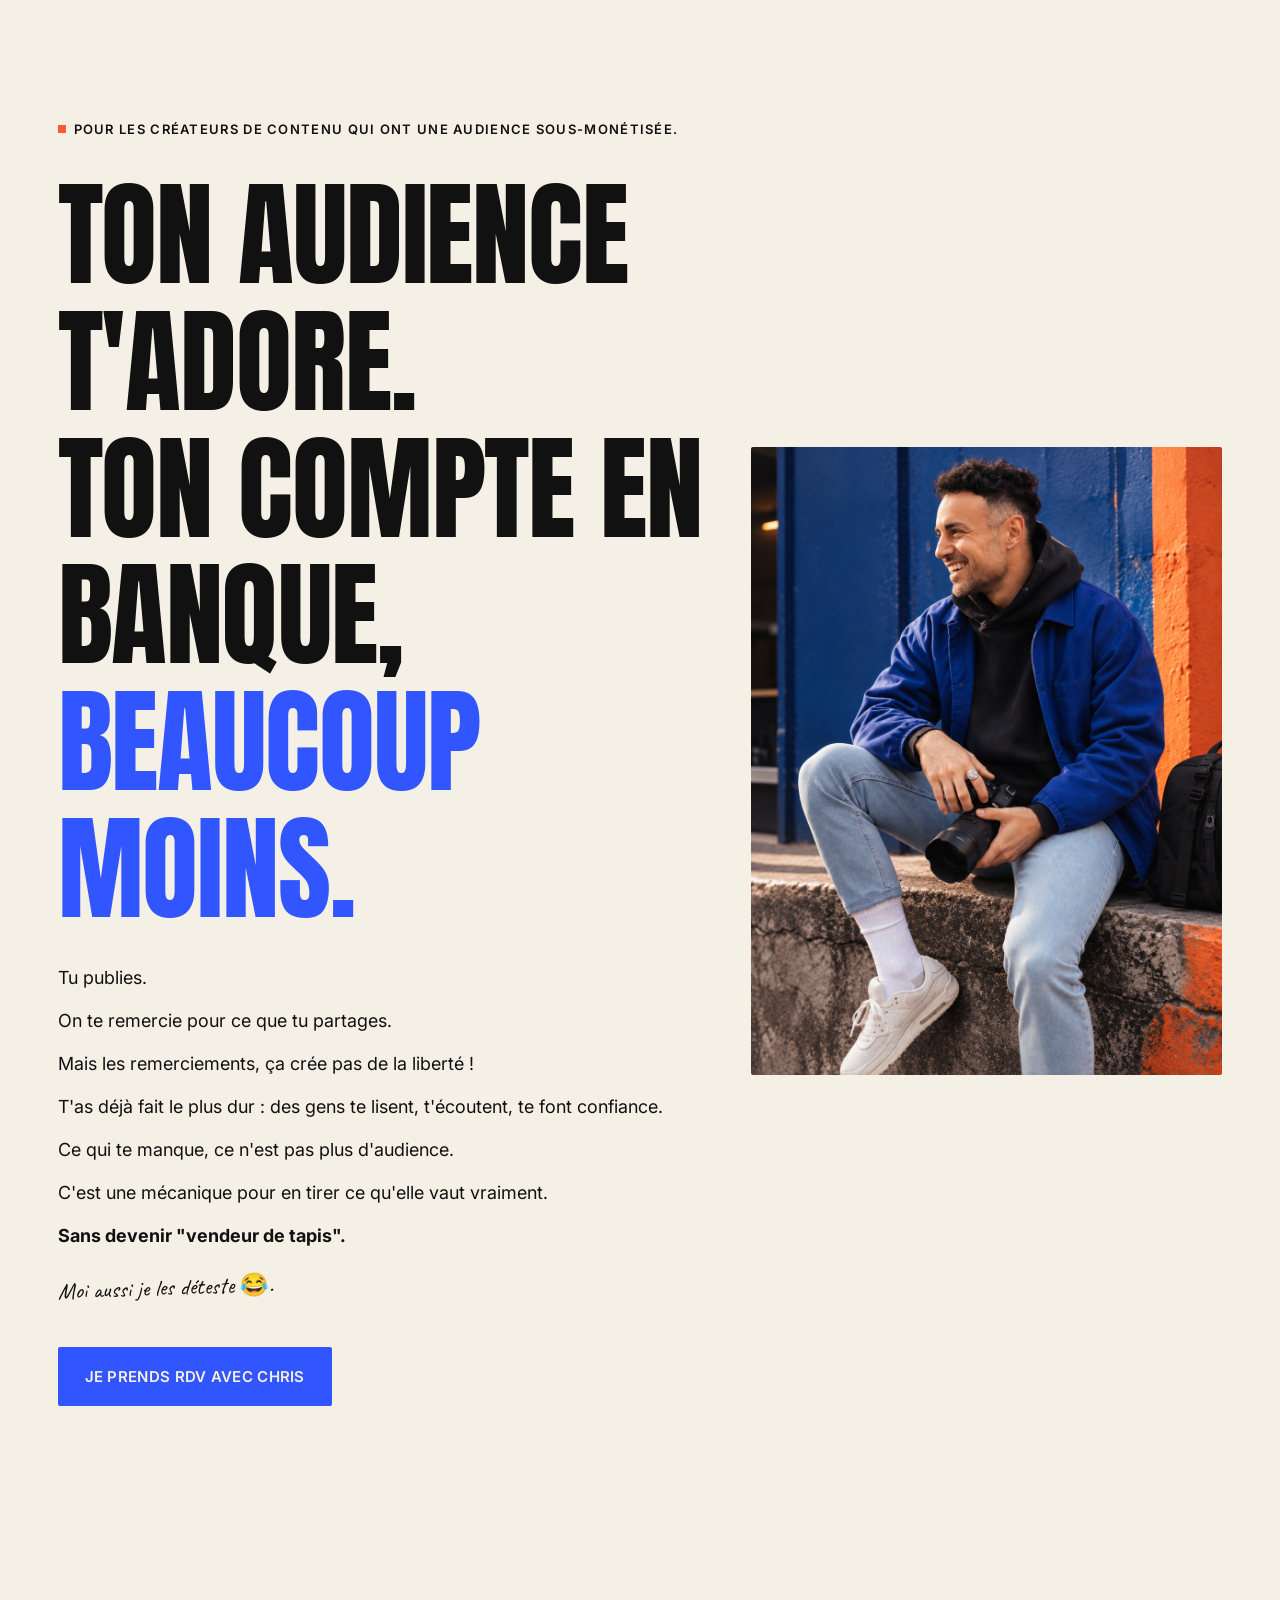
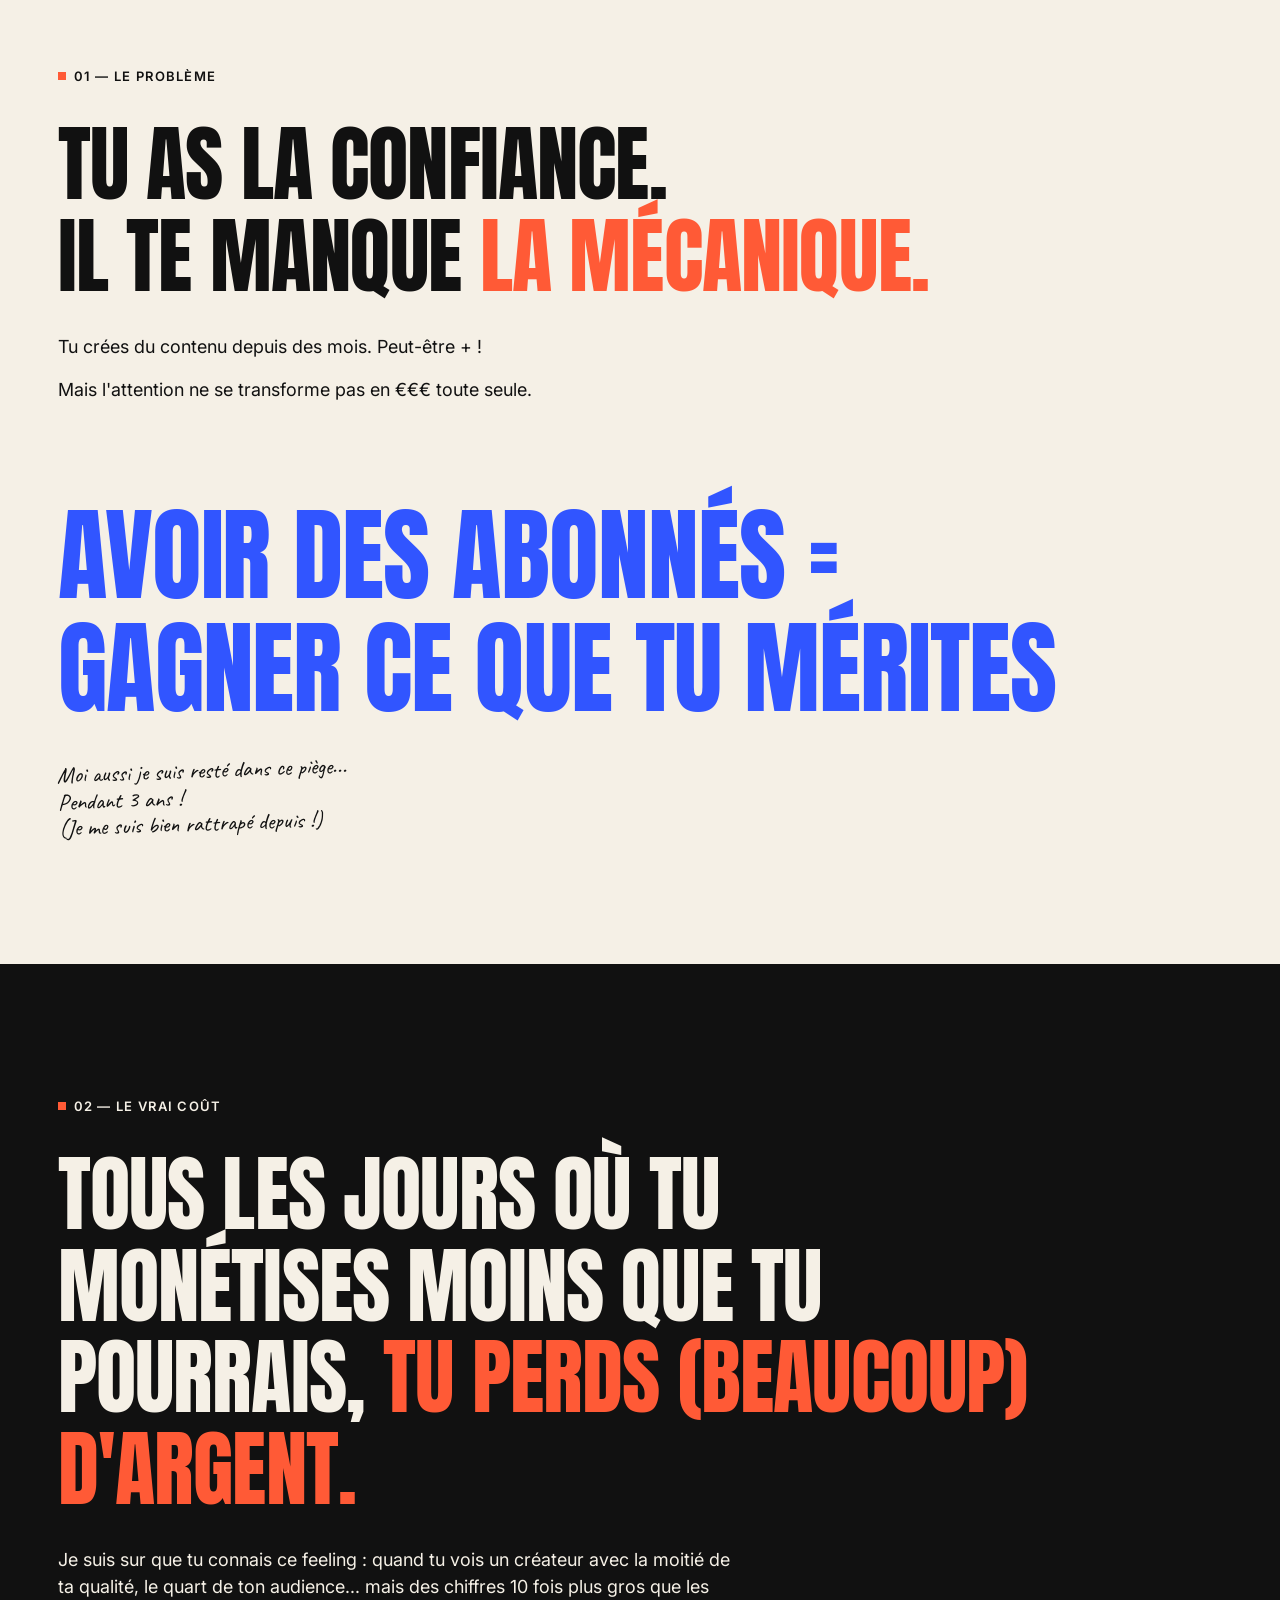
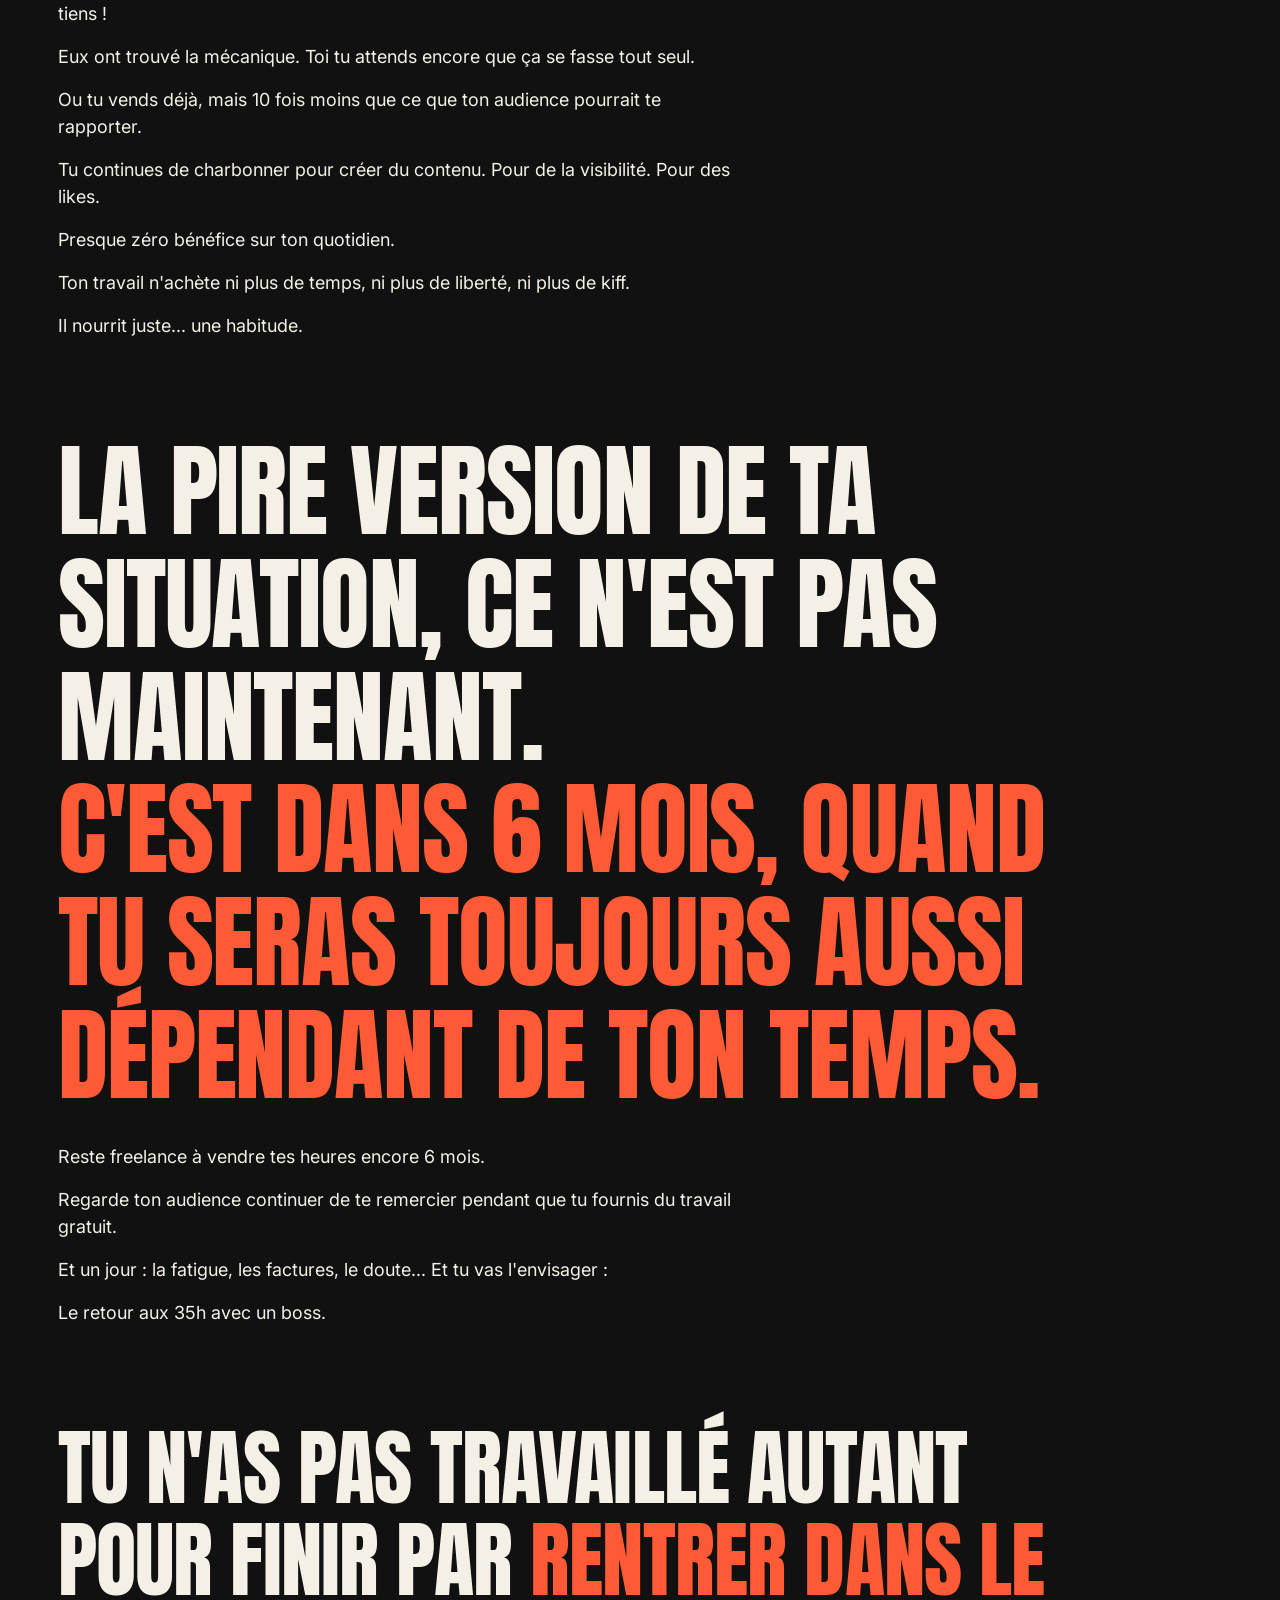
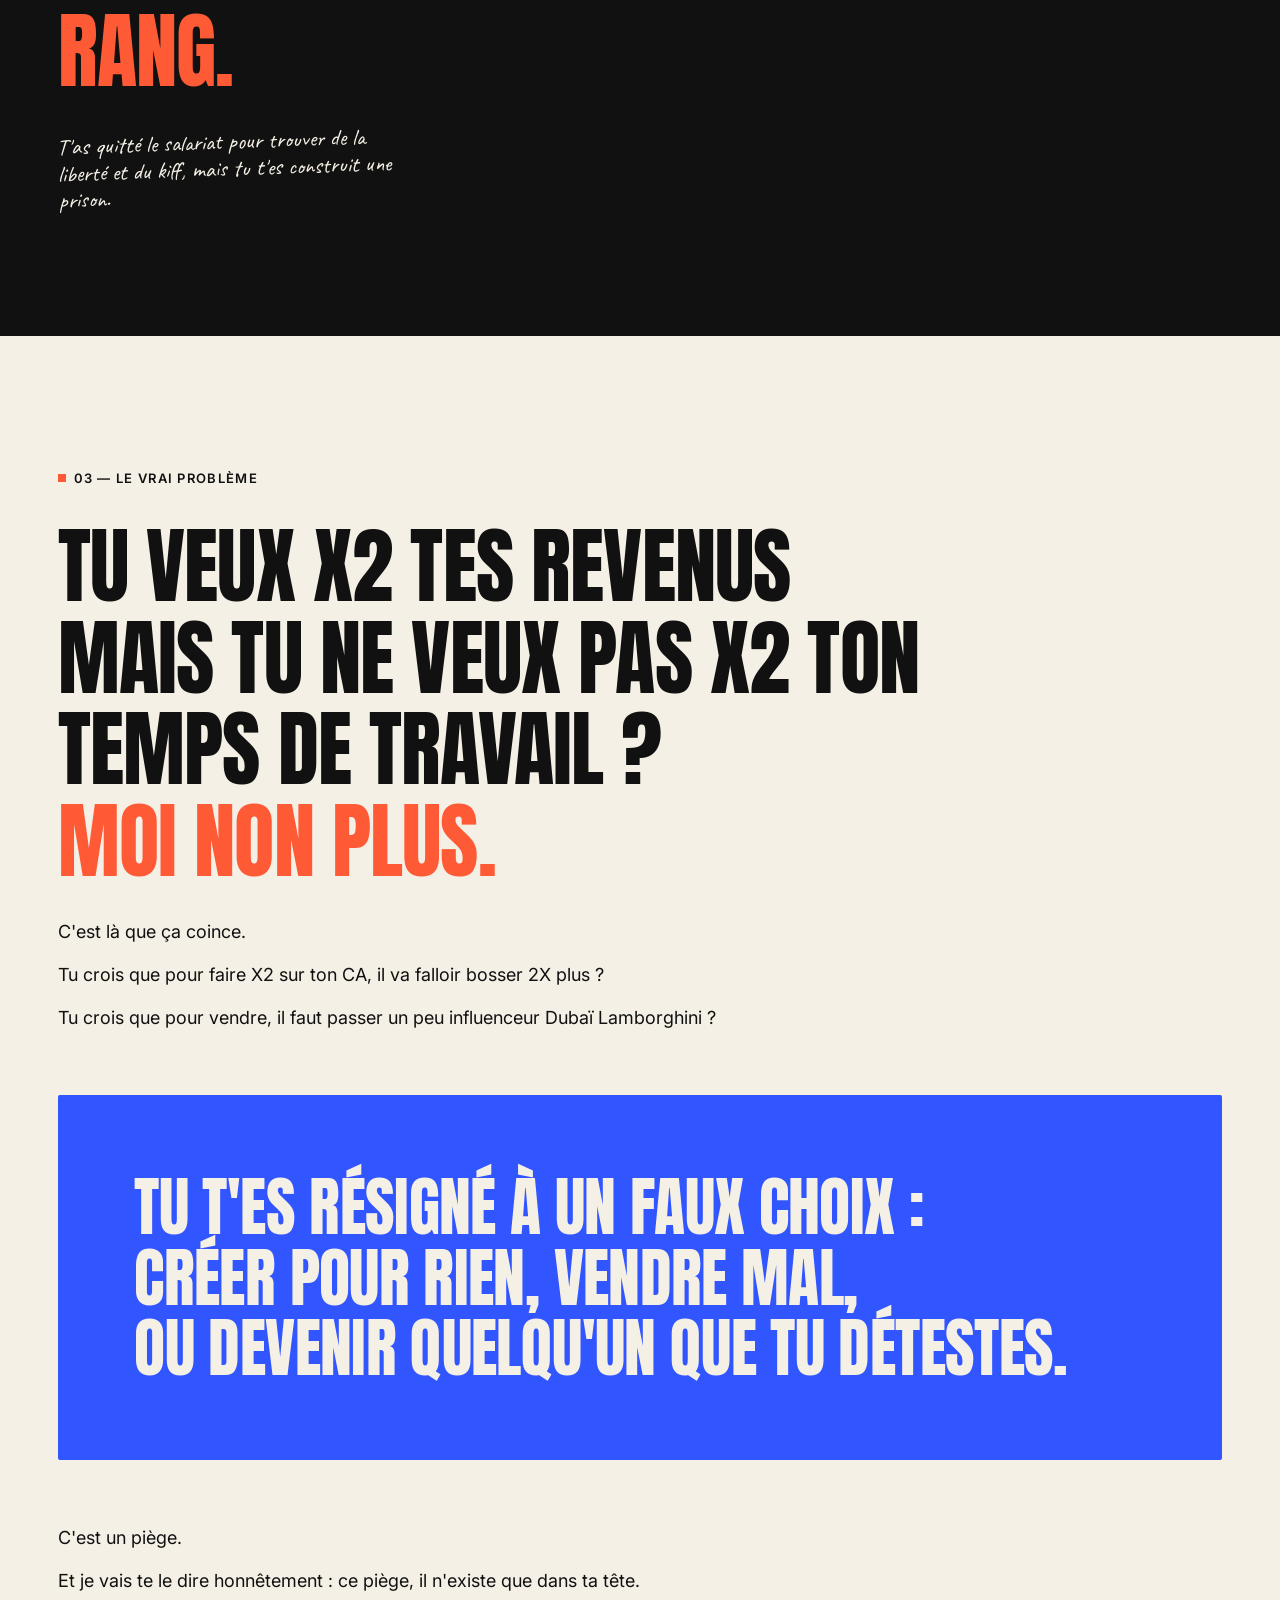
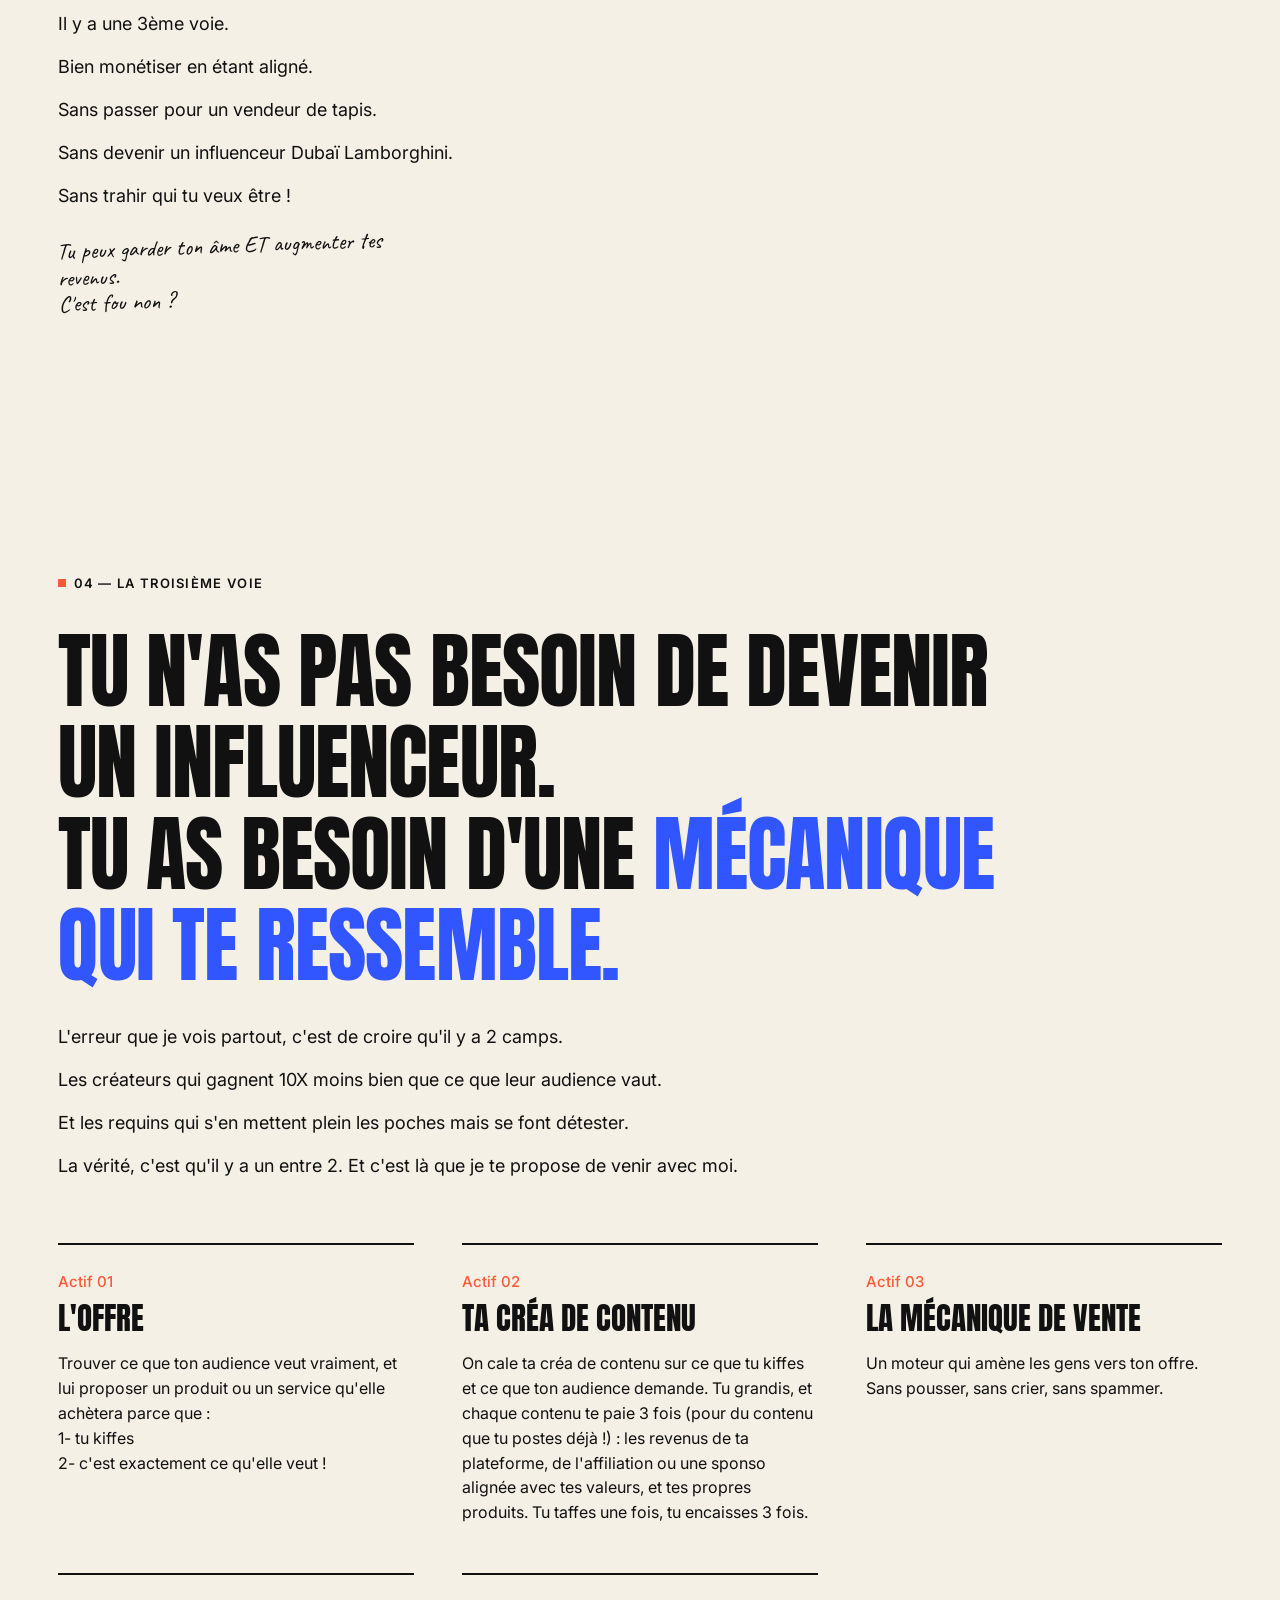
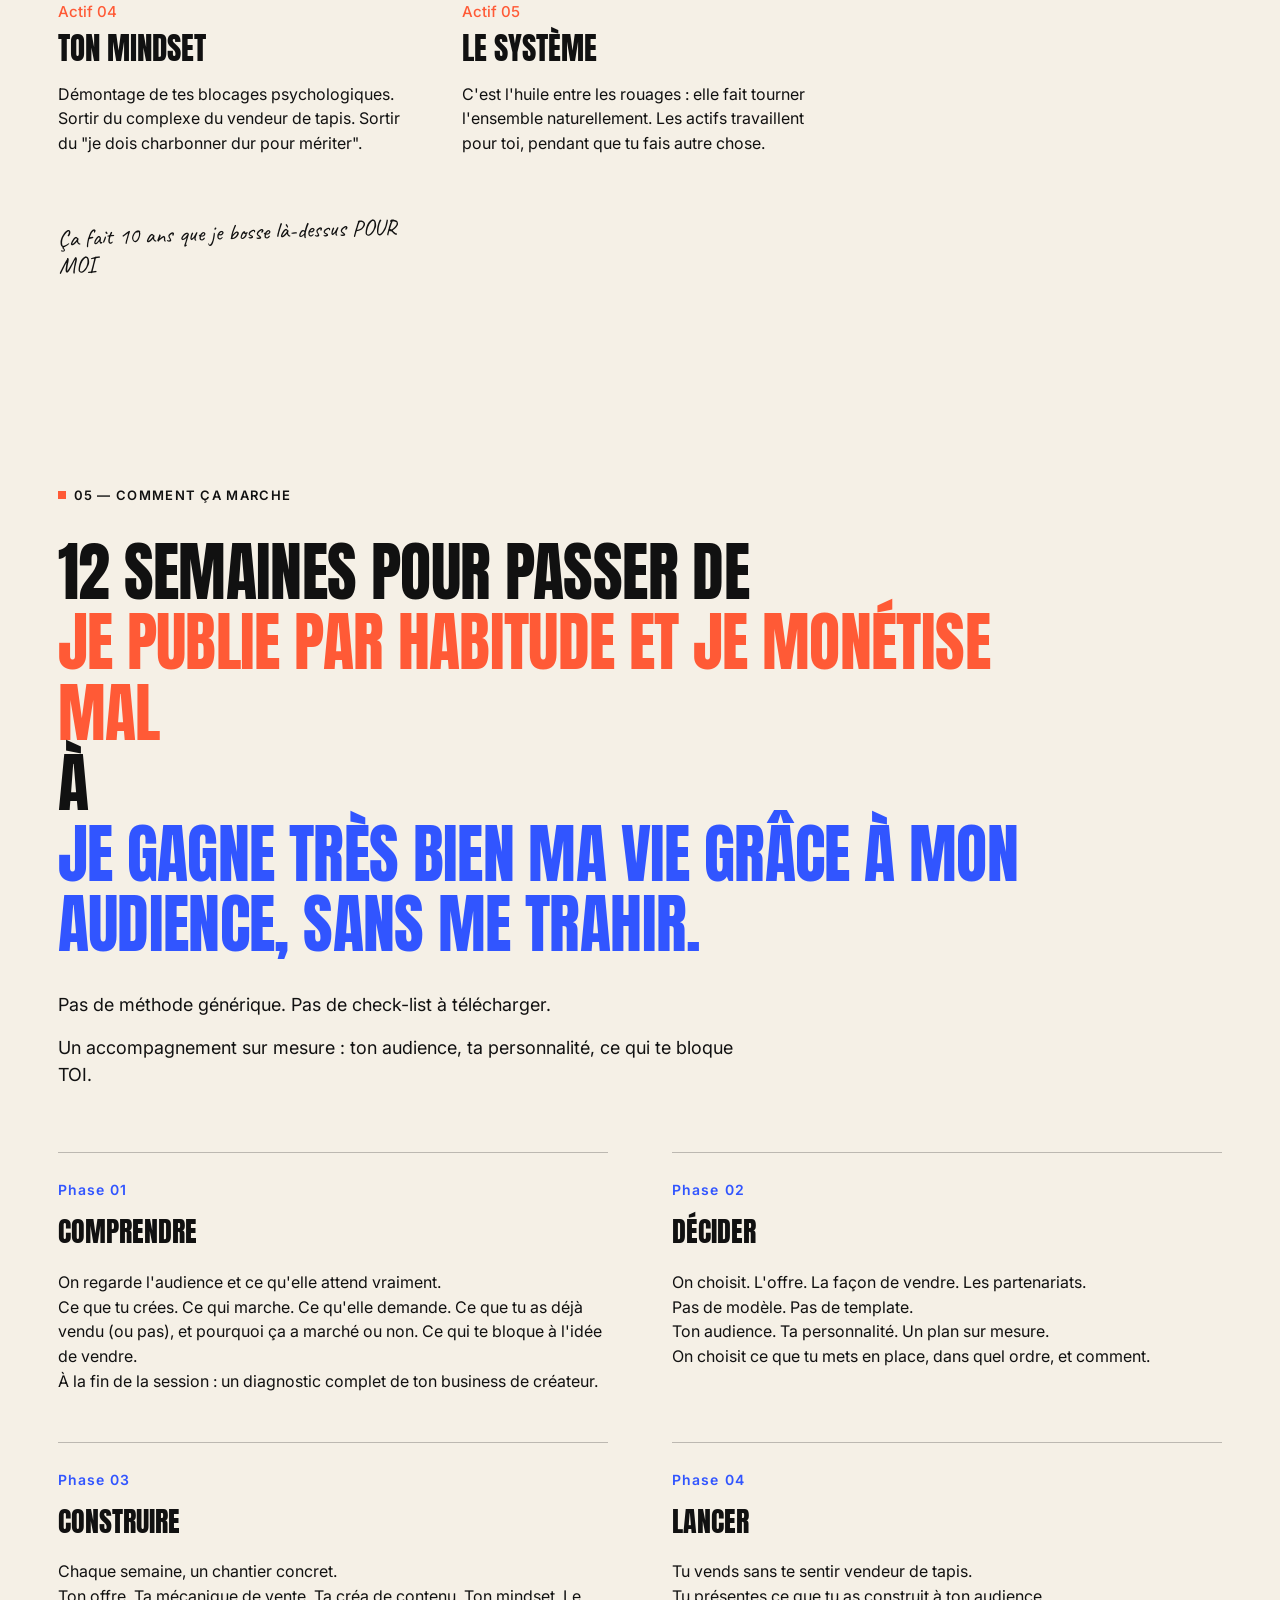
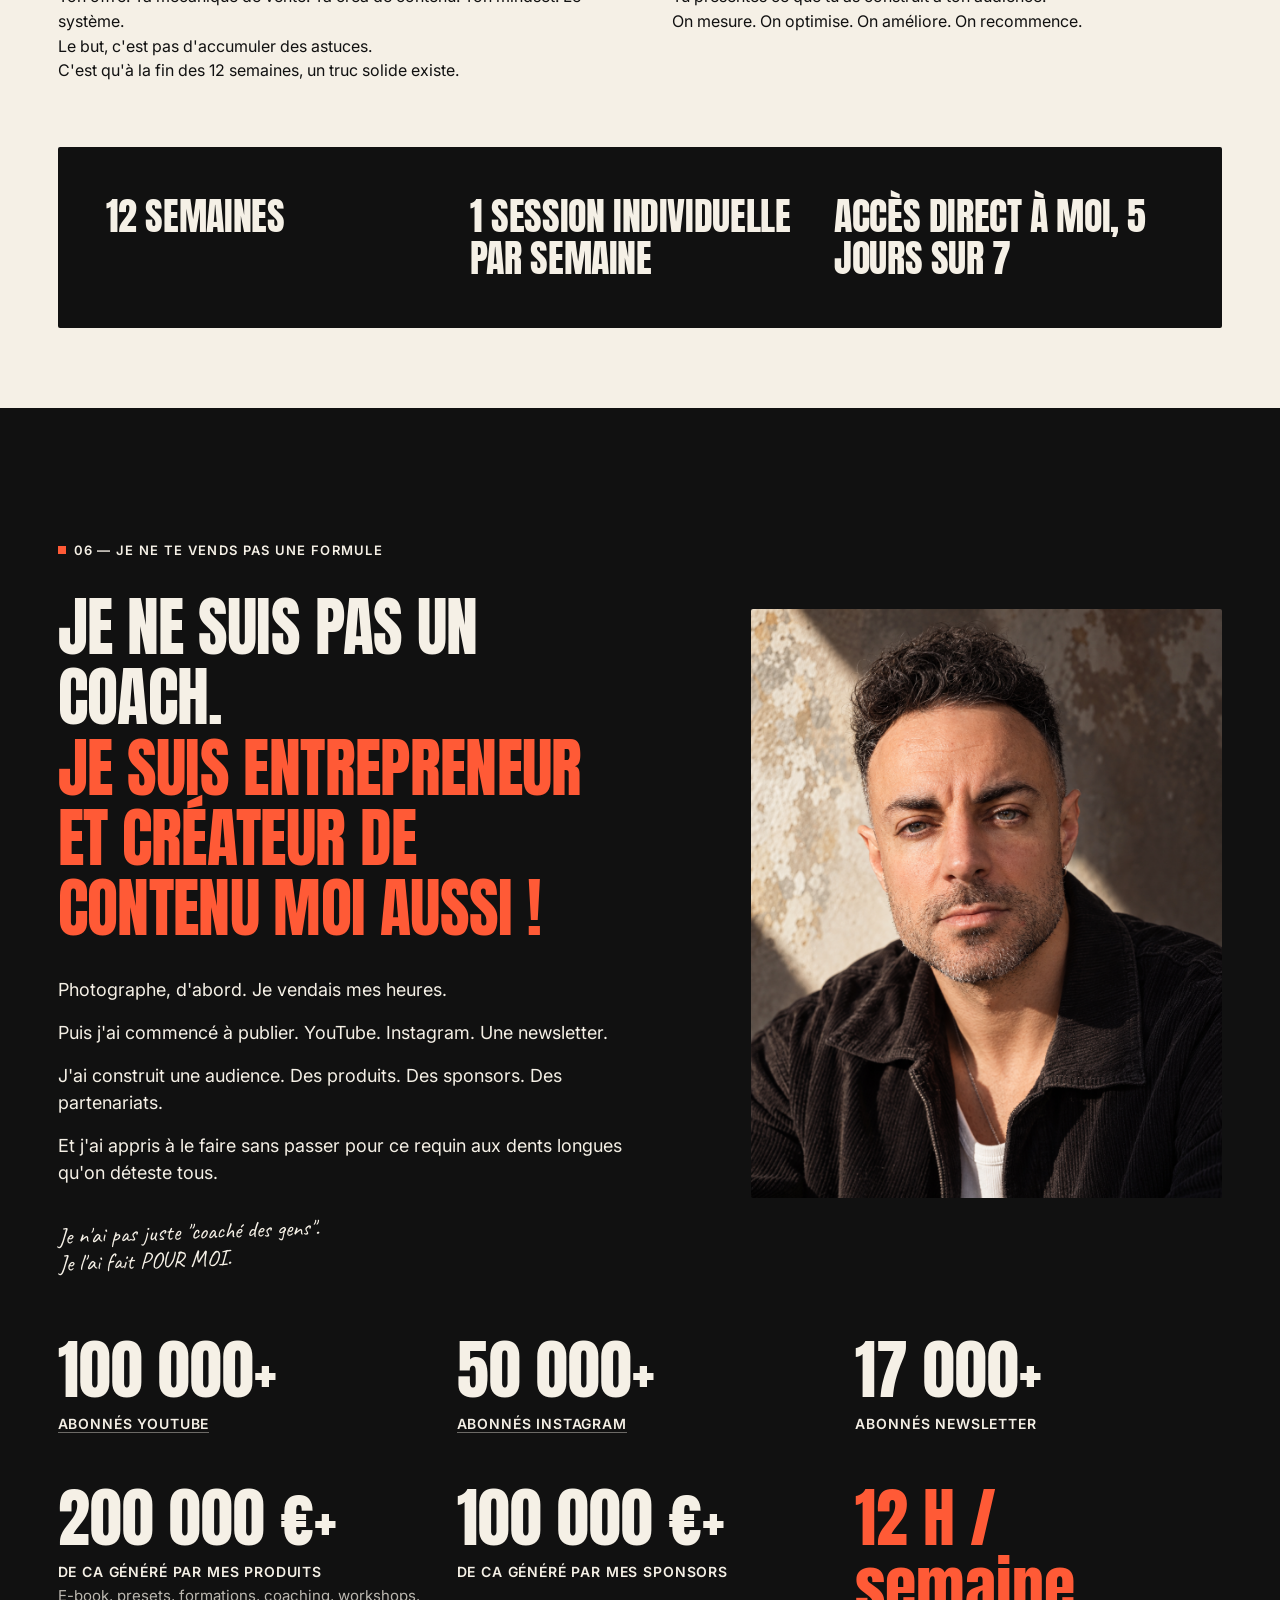
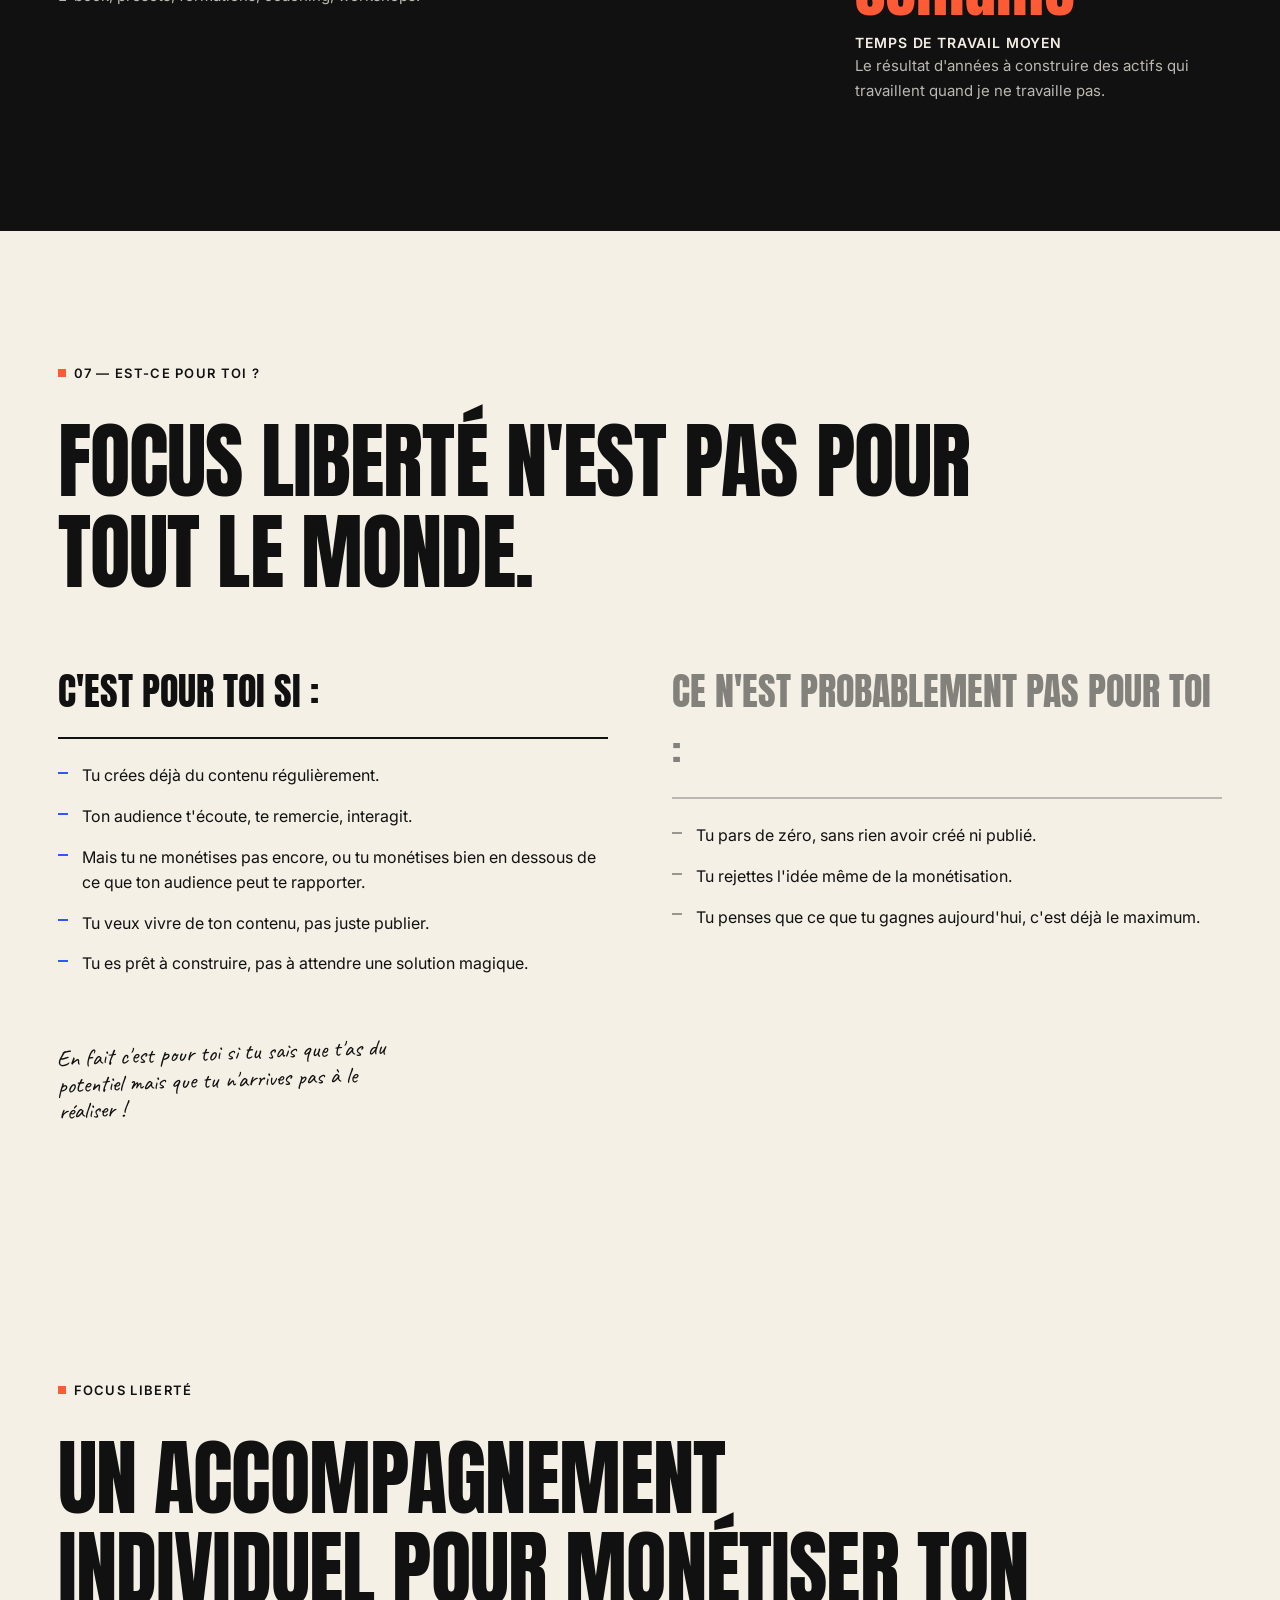
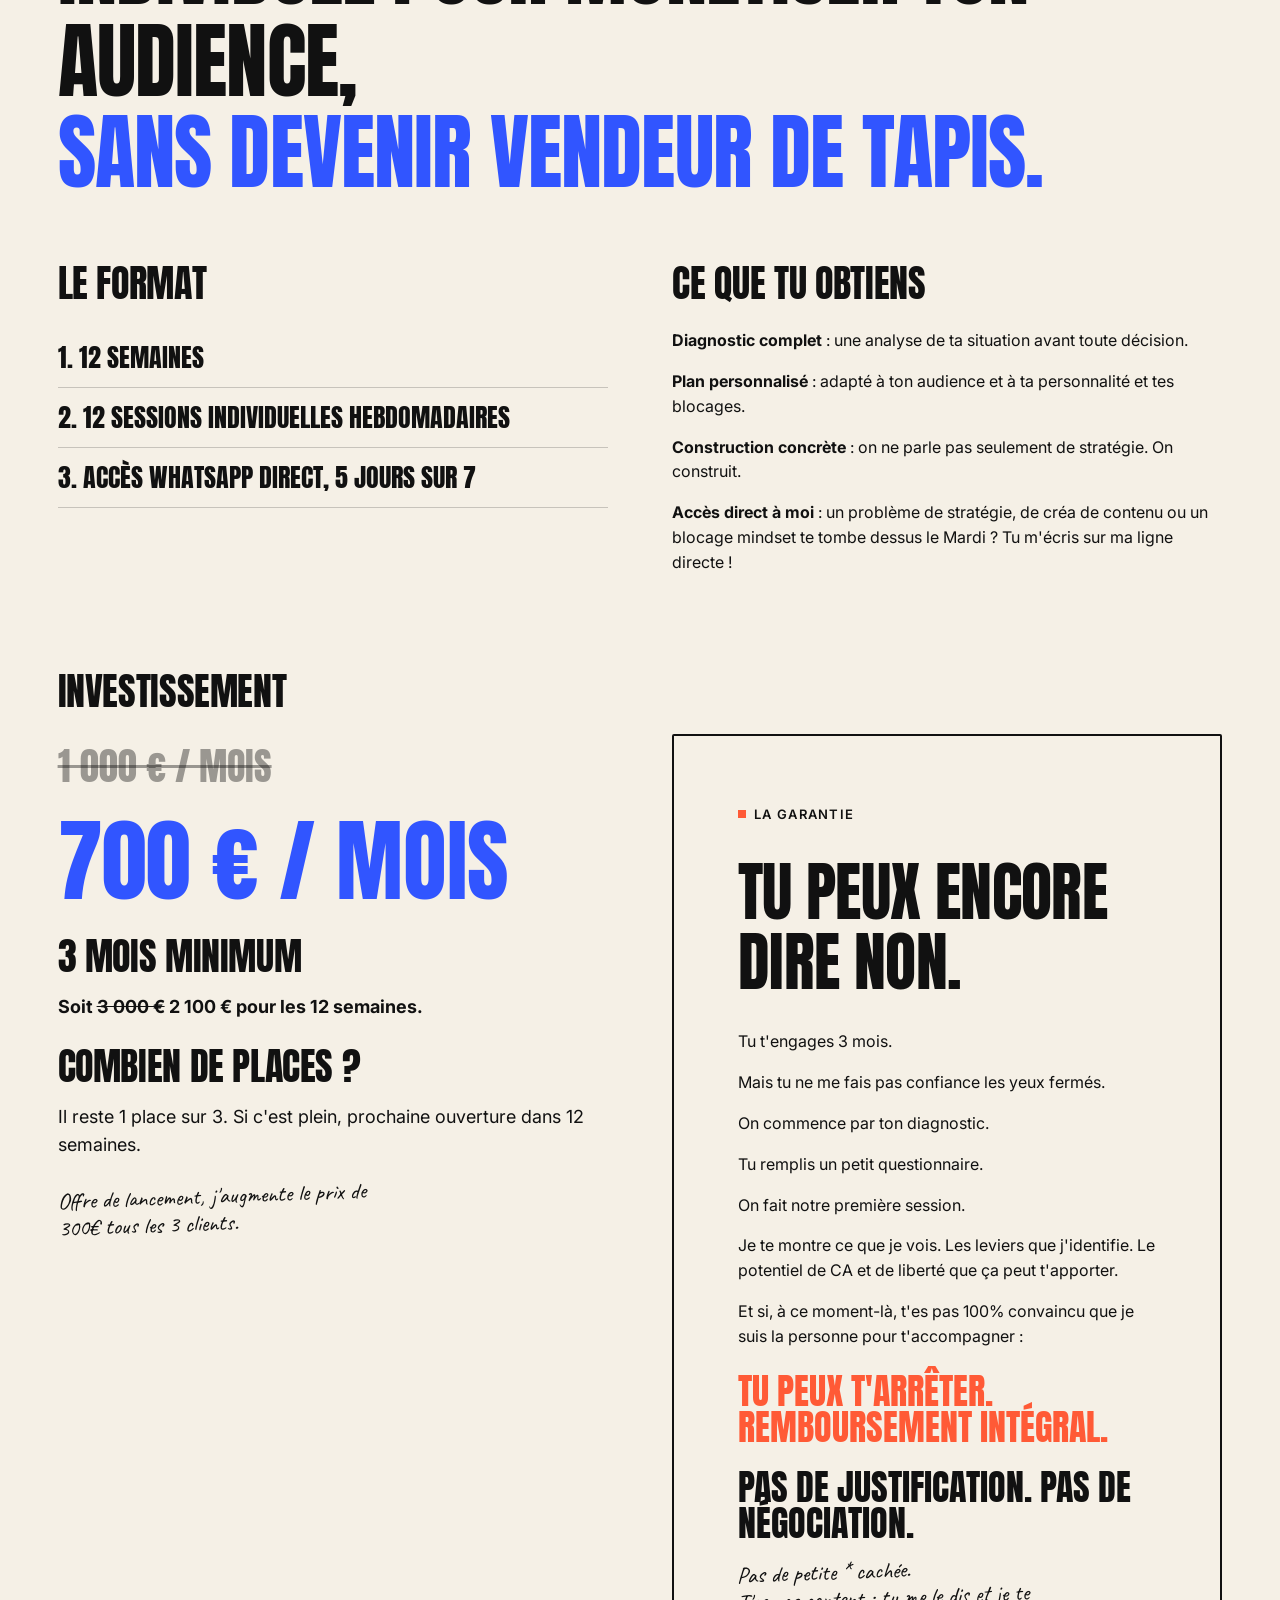
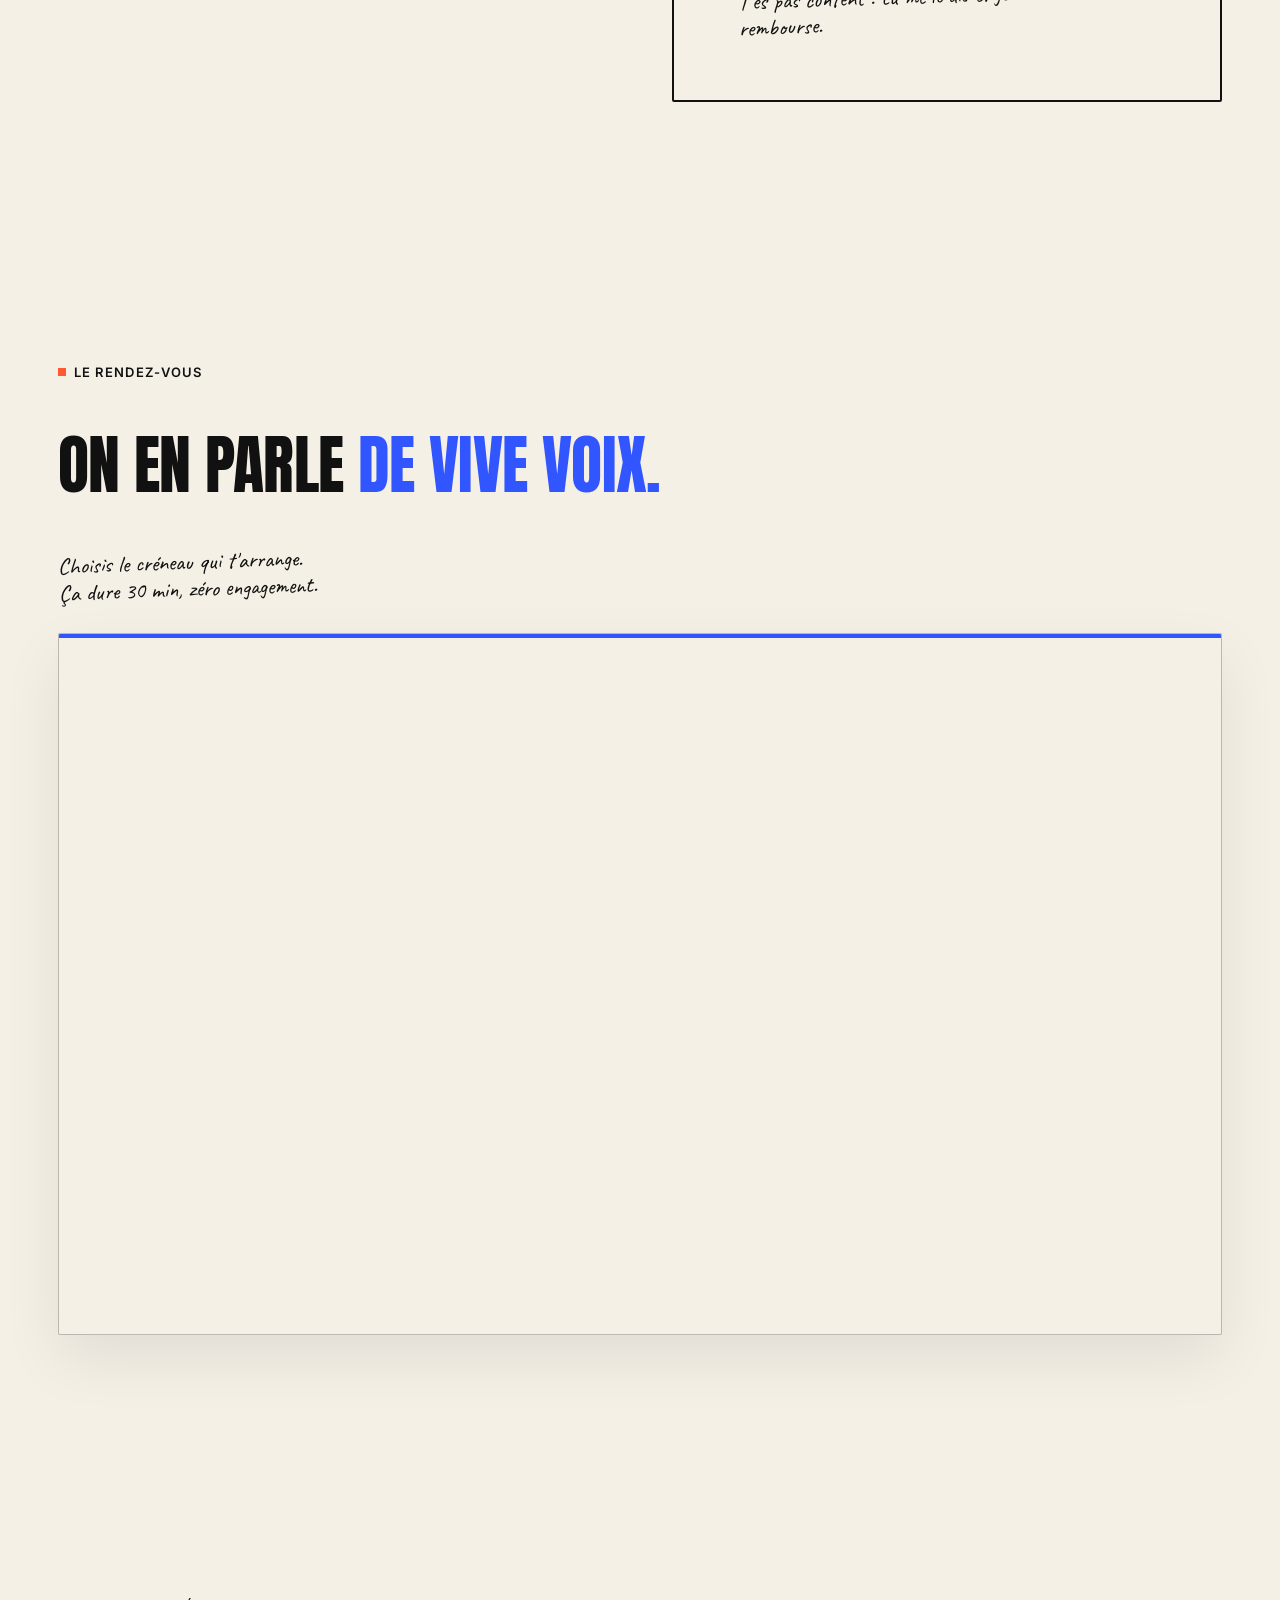
==== commit d4a7aa39: "Modif + Add Calendly" ====
--- a/index.html
+++ b/index.html
@@ -1,260 +1,580 @@
-<!doctype html>
+<!DOCTYPE html>
 <html lang="fr">
 <head>
-  <meta charset="utf-8">
-  <meta name="viewport" content="width=device-width, initial-scale=1">
-  <meta name="description" content="Focus Liberté, l'accompagnement individuel pour les photographes qui veulent construire des actifs.">
-  <title>Focus Liberté | Arrête de vendre tes heures</title>
+  <meta charset="UTF-8">
+  <meta name="viewport" content="width=device-width, initial-scale=1.0">
+  <title>Focus Liberté — Monétise ton audience sans devenir vendeur de tapis</title>
+  <meta name="description" content="Accompagnement individuel pour créateurs de contenu qui ont une audience et veulent enfin la monétiser, sans se trahir.">
+
+  <!-- Polices : Anton (titres), Inter (texte), Caveat (annotations) -->
   <link rel="preconnect" href="https://fonts.googleapis.com">
   <link rel="preconnect" href="https://fonts.gstatic.com" crossorigin>
-  <link href="https://fonts.googleapis.com/css2?family=Anton&amp;family=Caveat:wght@500;600&amp;family=Inter:wght@400;500;600;700&amp;display=swap" rel="stylesheet">
-  <style>
-    :root { --blue:#3155ff; --orange:#ff5a36; --cream:#f5f0e6; --ink:#111; --line:rgba(17,17,17,.28); }
-    * { box-sizing:border-box; }
-    html { scroll-behavior:smooth; }
-    body { margin:0; background:var(--cream); color:var(--ink); font-family:Inter,Arial,sans-serif; font-size:17px; line-height:1.55; -webkit-font-smoothing:antialiased; }
-    a { color:inherit; }
-    .wrap { width:min(100%,1440px); margin:auto; padding-inline:64px; }
-    .display { font-family:Anton,Impact,sans-serif; font-weight:400; text-transform:uppercase; letter-spacing:.005em; line-height:1.16; }
-    .label { display:flex; align-items:center; gap:10px; font-size:12px; font-weight:600; letter-spacing:.11em; text-transform:uppercase; }
-    .label::before { content:""; width:8px; height:8px; flex:0 0 auto; background:var(--orange); }
-    .intro { max-width:660px; font-size:19px; line-height:1.6; }
-    .annotation { font:600 clamp(20px,2vw,27px)/1.05 Caveat,cursive; color:var(--blue); transform:rotate(-3deg); }
-    .button { display:inline-block; padding:17px 27px; background:var(--blue); color:var(--cream); border:0; text-decoration:none; font-size:15px; font-weight:700; letter-spacing:.025em; text-transform:uppercase; transition:background .18s,color .18s; }
-    .button:hover, .button:focus-visible { background:var(--orange); color:var(--cream); outline:none; }
-    .rule { height:1px; margin:0; border:0; background:var(--ink); }
-    .dark .rule, .blue .rule { background:rgba(245,240,230,.65); }
-    header { display:flex; align-items:center; justify-content:space-between; min-height:92px; border-bottom:1px solid var(--ink); }
-    .logo { font-family:Anton,Impact,sans-serif; font-size:23px; letter-spacing:.045em; text-decoration:none; text-transform:uppercase; }
-    .logo i { color:var(--blue); font-style:normal; }
-    .top-link { font-size:12px; font-weight:700; letter-spacing:.09em; text-decoration:none; text-transform:uppercase; border-bottom:1px solid var(--ink); }
-    .hero { position:relative; padding:82px 0 144px; overflow:hidden; }
-    .hero h1 { max-width:820px; margin:28px 0 0; font-size:clamp(58px,9.1vw,126px); }
-    .hero h1 em { color:var(--orange); font-style:normal; }
-    .hero .intro { margin:54px 0 0; }
-    .hero .button { margin-top:38px; }
-    .hero .annotation { position:absolute; right:31%; bottom:84px; max-width:200px; }
-    .portrait-placeholder { display:flex; flex-direction:column; justify-content:flex-end; min-height:450px; padding:25px; background:var(--ink); color:var(--cream); border:1px solid var(--ink); }
-    .portrait-placeholder .placeholder-tag { margin-bottom:auto; font-size:12px; font-weight:600; letter-spacing:.1em; text-transform:uppercase; }
-    .portrait-placeholder .placeholder-icon { font-family:Anton,Impact,sans-serif; font-size:86px; line-height:.8; color:var(--orange); }
-    .portrait-placeholder figcaption { margin-top:26px; font-size:14px; line-height:1.45; }
-    .photo-frame { margin:0; overflow:hidden; background:var(--ink); }
-    .photo-frame img { display:block; width:100%; height:100%; object-fit:cover; object-position:center; }
-    .hero-photo { position:absolute; top:58px; right:0; width:min(29vw,390px); background:url("Photo01.png") center/cover no-repeat; }
-    .hero-photo > * { display:none; }
-    section { padding-block:152px; }
-    .mirror { padding-top:112px; }
-    .split { display:grid; grid-template-columns:7fr 5fr; gap:64px; align-items:start; }
-    h2 { margin:24px 0 0; font-size:clamp(47px,6.1vw,82px); }
-    .roles { margin:0; border-top:1px solid var(--ink); }
-    .role { padding:21px 0 23px; border-bottom:1px solid var(--line); }
-    .role b { display:block; font-family:Anton,Impact,sans-serif; font-size:31px; font-weight:400; line-height:1.04; letter-spacing:.02em; }
-    .role span { display:block; margin-top:6px; font-size:15px; line-height:1.4; }
-    .xxl { padding-block:184px; background:var(--ink); color:var(--cream); }
-    .xxl h2 { max-width:1190px; margin:0; font-size:clamp(66px,10vw,138px); }
-    .xxl h2 span { color:var(--orange); }
-    .xxl .annotation { margin:38px 0 0 18%; color:var(--cream); }
-    .problem { padding-bottom:176px; }
-    .problem .statement { max-width:970px; }
-    .problem .intro { margin-top:46px; }
-    .choice { display:flex; gap:28px; margin-top:42px; font-family:Anton,Impact,sans-serif; font-size:clamp(35px,5vw,61px); line-height:1.04; text-transform:uppercase; }
-    .choice span:nth-child(2) { align-self:center; font-size:.56em; }
-    .choice span:last-child { color:var(--orange); }
-    .assets-intro { background:var(--blue); color:var(--cream); padding-bottom:96px; }
-    .assets-intro h2 { max-width:1000px; }
-    .assets-intro .intro { margin-top:44px; }
-    .assets-statement { padding:112px 0; background:var(--blue); color:var(--cream); }
-    .assets-statement h2 { max-width:1100px; margin:0; font-size:clamp(52px,7vw,98px); }
-    .asset-grid { display:grid; grid-template-columns:repeat(4,1fr); border-left:1px solid rgba(245,240,230,.55); }
-    .asset { min-height:267px; padding:24px; border-right:1px solid rgba(245,240,230,.55); border-bottom:1px solid rgba(245,240,230,.55); display:flex; flex-direction:column; }
-    .asset:nth-child(4n+1),.asset:nth-child(4n+2),.asset:nth-child(4n+3),.asset:nth-child(4n+4) { border-top:1px solid rgba(245,240,230,.55); }
-    .asset:nth-child(1),.asset:nth-child(6) { background:var(--orange); color:var(--cream); }
-    .asset-number { font-size:13px; font-weight:600; }
-    .asset h3 { margin:50px 0 10px; font-family:Anton,Impact,sans-serif; font-size:38px; font-weight:400; letter-spacing:.01em; line-height:1.04; text-transform:uppercase; }
-    .asset p { margin:0; font-size:15px; line-height:1.45; }
-    .asset-arrow { margin-top:auto; font-size:27px; }
-    .lever { padding-bottom:176px; }
-    .lever h2 { max-width:890px; }
-    .lever .intro { margin-top:44px; }
-    .lever-list { display:grid; grid-template-columns:repeat(2,1fr); gap:0 64px; margin-top:64px; border-top:1px solid var(--ink); }
-    .lever-item { padding:25px 0; border-bottom:1px solid var(--line); }
-    .lever-item h3 { margin:0 0 8px; font-family:Anton,Impact,sans-serif; font-size:31px; font-weight:400; line-height:1.04; text-transform:uppercase; }
-    .lever-item p { margin:0; max-width:450px; }
-    .block-statement { padding:122px 0; background:var(--orange); color:var(--cream); }
-    .block-statement h2 { max-width:920px; margin:0; font-size:clamp(59px,8.2vw,112px); }
-    .method-head h2 { max-width:1080px; }
-    .method-steps { margin-top:84px; border-top:1px solid var(--ink); }
-    .step { display:grid; grid-template-columns:1fr 4fr 5fr; gap:32px; padding:39px 0 45px; border-bottom:1px solid var(--ink); }
-    .step-number { font-size:14px; font-weight:600; letter-spacing:.09em; }
-    .step h3 { margin:0; font-family:Anton,Impact,sans-serif; font-size:clamp(36px,4vw,53px); font-weight:400; line-height:1.1; text-transform:uppercase; }
-    .step-subtitle { margin:13px 0 0; font-size:12px; font-weight:700; letter-spacing:.1em; line-height:1.35; text-transform:uppercase; }
-    .step p { max-width:590px; margin:0; }
-    .step ul { margin:16px 0 0; padding-left:18px; }
-    .format { margin-top:120px; padding:56px 0 0; border-top:1px solid var(--ink); }
-    .format h3 { margin:22px 0 50px; font-size:clamp(48px,6vw,76px); }
-    .format-grid { display:grid; grid-template-columns:repeat(2,1fr); gap:32px; }
-    .format-grid > div { padding:24px 0; border-top:1px solid var(--line); }
-    .format-grid b { display:block; font-family:Anton,Impact,sans-serif; font-size:31px; font-weight:400; line-height:1.04; text-transform:uppercase; }
-    .format-grid p { max-width:500px; margin:12px 0 0; }
-    .proof { background:var(--ink); color:var(--cream); }
-    .proof h2 { max-width:1090px; }
-    .proof .intro { margin-top:44px; }
-    .proof-photo { width:min(100%,560px); margin:64px 0 0 auto; background:var(--blue) url("Photo03.png") center/contain no-repeat; }
-    .proof-photo > * { display:none; }
-    .proof-grid { display:grid; grid-template-columns:repeat(3,1fr); margin-top:86px; border-top:1px solid rgba(245,240,230,.65); border-left:1px solid rgba(245,240,230,.65); }
-    .proof-item { min-height:228px; padding:24px; border-right:1px solid rgba(245,240,230,.65); border-bottom:1px solid rgba(245,240,230,.65); }
-    .proof-item:nth-child(7) { background:var(--blue); }
-    .proof-item:nth-child(6) strong { font-size:0; }
-    .proof-item:nth-child(6) strong::after { content:"10+"; font-size:clamp(52px,5.5vw,78px); }
-    .proof-item strong { display:block; font-family:Anton,Impact,sans-serif; font-size:clamp(52px,5.5vw,78px); font-weight:400; line-height:.9; }
-    .proof-item b { display:block; margin-top:13px; font-size:13px; letter-spacing:.06em; line-height:1.2; text-transform:uppercase; }
-    .proof-item p { margin:11px 0 0; font-size:14px; line-height:1.4; }
-    .not-magic { padding-block:184px; }
-    .not-magic h2 { max-width:1050px; margin:0; font-size:clamp(62px,9vw,122px); }
-    .not-magic p { max-width:630px; margin:48px 0 0 auto; font-size:20px; }
-    .qualification { background:var(--blue); color:var(--cream); }
-    .qualification h2 { max-width:930px; }
-    .qualify-grid { display:grid; grid-template-columns:1fr 1fr; gap:64px; margin-top:72px; }
-    .qualify-grid > div { padding-top:24px; border-top:1px solid rgba(245,240,230,.65); }
-    .qualify-grid h3 { margin:0; font-family:Anton,Impact,sans-serif; font-size:39px; font-weight:400; line-height:1.04; text-transform:uppercase; }
-    .qualify-grid ul { margin:25px 0 0; padding-left:18px; }
-    .qualify-grid li { margin:9px 0; }
-    .qualification .annotation { margin:58px 0 0 8%; color:var(--cream); }
-    .offer h2 { max-width:1010px; }
-    .offer .intro { margin-top:44px; }
-    .deliverables { margin-top:78px; border-top:1px solid var(--ink); }
-    .deliverable { display:grid; grid-template-columns:4fr 7fr; gap:36px; padding:27px 0; border-bottom:1px solid var(--line); }
-    .deliverable h3 { margin:0; font-family:Anton,Impact,sans-serif; font-size:30px; font-weight:400; line-height:1.04; text-transform:uppercase; }
-    .deliverable p { margin:0; max-width:540px; }
-    .investment { display:grid; grid-template-columns:1fr 1fr; gap:64px; margin-top:120px; padding-top:48px; border-top:1px solid var(--ink); }
-    .price { margin:16px 0 0; font-family:Anton,Impact,sans-serif; font-size:clamp(65px,8vw,106px); line-height:.88; }
-    .guarantee { padding:40px; background:var(--orange); color:var(--cream); }
-    .guarantee .label::before { background:var(--cream); }
-    .guarantee h3 { margin:17px 0 24px; font-family:Anton,Impact,sans-serif; font-size:47px; font-weight:400; line-height:1.04; text-transform:uppercase; }
-    .guarantee p { margin:0 0 14px; }
-    .guarantee .button { margin-top:17px; background:var(--ink); }
-    .guarantee .button:hover { background:var(--cream); color:var(--ink); }
-    .faq { padding-top:42px; }
-    .faq h2 { max-width:690px; }
-    details { border-top:1px solid var(--ink); }
-    details:last-child { border-bottom:1px solid var(--ink); }
-    summary { padding:25px 42px 25px 0; cursor:pointer; list-style:none; position:relative; font-family:Anton,Impact,sans-serif; font-size:clamp(27px,3.2vw,40px); line-height:1.04; text-transform:uppercase; }
-    summary::-webkit-details-marker { display:none; }
-    summary::after { content:"+"; position:absolute; right:0; top:22px; font-family:Inter,sans-serif; font-size:28px; font-weight:400; }
-    details[open] summary::after { content:"-"; }
-    .answer { max-width:700px; padding:0 0 30px; }
-    .final { background:var(--blue); color:var(--cream); padding-block:174px; }
-    .final h2 { max-width:1130px; margin:23px 0 0; font-size:clamp(63px,9.2vw,128px); }
-    .final .intro { margin-top:46px; }
-    .final .final-statement { max-width:930px; margin:92px 0 0; font-size:clamp(52px,7.6vw,103px); }
-    .final .button { margin-top:48px; background:var(--orange); color:var(--cream); }
-    .final .button:hover { background:var(--cream); }
-    footer { padding:29px 0 45px; background:var(--blue); color:var(--cream); }
-    footer .wrap { display:flex; justify-content:space-between; gap:20px; padding-top:22px; border-top:1px solid rgba(245,240,230,.65); font-size:12px; font-weight:600; letter-spacing:.08em; text-transform:uppercase; }
-    @media (max-width:900px) { .wrap { padding-inline:32px; } header { min-height:76px; } section { padding-block:104px; } .hero { padding:60px 0 104px; } .hero .annotation { display:none; } .hero-photo { position:static; width:min(100%,520px); margin-top:52px; } .split,.investment { grid-template-columns:1fr; gap:48px; } .asset-grid { grid-template-columns:repeat(2,1fr); } .asset:nth-child(n) { border-top:0; } .asset:nth-child(1),.asset:nth-child(2) { border-top:1px solid rgba(245,240,230,.55); } .step { grid-template-columns:70px 1fr; } .step p { grid-column:2; } .proof-grid { grid-template-columns:repeat(2,1fr); } .qualify-grid { gap:40px; } }
-    @media (max-width:600px) { body { font-size:16px; } .wrap { padding-inline:22px; } .top-link { font-size:10px; } .hero h1 { font-size:clamp(54px,16vw,78px); } section { padding-block:80px; } .xxl,.not-magic,.final { padding-block:112px; } .choice { flex-direction:column; gap:9px; } .asset-grid,.proof-grid,.lever-list,.format-grid,.qualify-grid { grid-template-columns:1fr; } .asset:nth-child(n) { border-top:0; } .asset:first-child { border-top:1px solid rgba(245,240,230,.55); } .step { grid-template-columns:1fr; gap:16px; } .step p { grid-column:auto; } .deliverable { grid-template-columns:1fr; gap:13px; } .guarantee { padding:27px 23px; } footer .wrap { display:block; } footer .wrap span + span { display:block; margin-top:8px; } }
-  </style>
+  <link href="https://fonts.googleapis.com/css2?family=Anton&family=Caveat:wght@500;600&family=Inter:wght@400;500;600;700&display=swap" rel="stylesheet">
+
+  <!-- Feuille de style du site -->
+  <link rel="stylesheet" href="focus-liberte.css">
 </head>
 <body>
-  <header class="wrap">
-    <a class="logo" href="#top">Focus <i>Liberté</i></a>
-    <a class="top-link" href="#diagnostic">Faire mon diagnostic →</a>
+
+  <!-- ============================================================
+       01 — HERO
+       ============================================================ -->
+  <header class="section hero">
+    <div class="container grid">
+
+      <div class="hero-copy">
+        <p class="label">POUR LES CRÉATEURS DE CONTENU QUI ONT UNE AUDIENCE SOUS-MONÉTISÉE.</p>
+
+        <h1 class="display hero-title">
+          Ton audience t'adore.<br>
+          Ton compte en banque, <span class="txt-cobalt">beaucoup moins.</span>
+        </h1>
+
+        <div class="hero-body prose prose-stack body-lg">
+          <p>Tu publies.</p>
+          <p>On te remercie pour ce que tu partages.</p>
+          <p>Mais les remerciements, ça crée pas de la liberté !</p>
+          <p>T'as déjà fait le plus dur : des gens te lisent, t'écoutent, te font confiance.</p>
+          <p>Ce qui te manque, ce n'est pas plus d'audience.</p>
+          <p>C'est une mécanique pour en tirer ce qu'elle vaut vraiment.</p>
+          <p><strong>Sans devenir "vendeur de tapis".</strong></p>
+        </div>
+
+        <p class="annotation hero-annotation annotation--tilt">Moi aussi je les déteste 😂.</p>
+
+        <div class="hero-cta">
+          <a class="btn btn--primary" href="#rdv">Je prends RDV avec Chris</a>
+        </div>
+      </div>
+
+      <div class="hero-visual">
+        <!-- PHOTO : remplace Photo03.png par ta propre image si besoin (même nom = rien à changer ici) -->
+        <img class="hero-photo" src="Photo03.png" alt="Chris, photographe et créateur de contenu">
+      </div>
+
+    </div>
   </header>
 
-  <main id="top">
-    <section class="hero">
-      <div class="wrap">
-        <div class="label">Focus Liberté / Pour les photographes</div>
-        <h1 class="display">Tu as quitté le salariat pour être libre.<br>Tu t'es créé <em>5 emplois.</em></h1>
-        <p class="intro">Tu voulais être photographe. Créer des images. Et surtout : être libre.</p>
-        <p class="intro">Mais aujourd'hui, en plus de photographier, tu dois vendre, communiquer, prospecter, gérer tes clients, faire ta compta... Et quand tu ne travailles pas, ton chiffre d'affaires s'arrête avec toi.</p>
-        <p class="intro"><strong>Focus Liberté t'aide à construire des actifs qui continuent à travailler pour ton business, même quand tu ne taffes pas.</strong></p>
-        <a class="button" href="#methode">Voir comment ça marche →</a>
-        <aside class="annotation">Oui, je sais.<br>Ça pique un peu...</aside>
-        <figure class="photo-frame hero-photo"><img src="Photo01.png" alt="Chris, fondateur de Focus Liberté"></figure>
-      </div>
-    </section>
-
-    <section class="mirror" id="probleme">
-      <div class="wrap split">
+
+  <!-- ============================================================
+       02 — LE PROBLÈME
+       ============================================================ -->
+  <section class="section probleme">
+    <div class="container">
+      <div class="statement">
+        <p class="label">01 — Le problème</p>
+
+        <h2 class="display h1">
+          Tu as la confiance.<br>
+          Il te manque <span class="txt-orange">la mécanique.</span>
+        </h2>
+
+        <div class="prose prose-stack body-lg">
+          <p>Tu crées du contenu depuis des mois. Peut-être + !</p>
+          <p>Mais l'attention ne se transforme pas en €€€ toute seule.</p>
+        </div>
+      </div>
+
+      <div class="statement" style="margin-top: var(--s7);">
+        <h2 class="display xxl txt-cobalt">Avoir des abonnés ≠ gagner ce que tu mérites</h2>
+        <p class="annotation annotation--tilt">Moi aussi je suis resté dans ce piège... Pendant 3 ans ! <br />(Je me suis bien rattrapé depuis !)</p>
+      </div>
+    </div>
+  </section>
+
+
+  <!-- ============================================================
+       03 — AGITATION (section sombre)
+       ============================================================ -->
+  <section class="section section--noir agitation">
+    <div class="container">
+      <div class="statement">
+        <p class="label">02 — Le vrai coût</p>
+
+        <h2 class="display h1">Tous les jours où tu monétises moins que tu pourrais, <span class="txt-orange">tu perds (beaucoup) d'argent.</span></h2>
+
+        <div class="prose prose-stack body-lg" style="margin-top: var(--s4);">
+          <p>Je suis sur que tu connais ce feeling : quand tu vois un créateur avec la moitié de ta qualité, le quart de ton audience... mais des chiffres 10 fois plus gros que les tiens !</p>
+          <p>Eux ont trouvé la mécanique. Toi tu attends encore que ça se fasse tout seul.</p>
+          <p>Ou tu vends déjà, mais 10 fois moins que ce que ton audience pourrait te rapporter.</p>
+          <p>Tu continues de charbonner pour créer du contenu. Pour de la visibilité. Pour des likes.</p>
+          <p>Presque zéro bénéfice sur ton quotidien.</p>
+          <p>Ton travail n'achète ni plus de temps, ni plus de liberté, ni plus de kiff.</p>
+          <p>Il nourrit juste... une habitude.</p>
+        </div>
+      </div>
+
+      <div class="statement" style="margin-top: var(--s7);">
+        <h2 class="display xxl">
+          La pire version de ta situation, ce n'est pas maintenant.<br>
+          <span class="txt-orange">C'EST DANS 6 MOIS, QUAND TU SERAS TOUJOURS AUSSI DÉPENDANT DE TON TEMPS.</span>
+        </h2>
+
+        <div class="prose prose-stack body-lg" style="margin-top: var(--s4);">
+          <p>Reste freelance à vendre tes heures encore 6 mois.</p>
+          <p>Regarde ton audience continuer de te remercier pendant que tu fournis du travail gratuit.</p>
+          <p>Et un jour : la fatigue, les factures, le doute... Et tu vas l'envisager :</p>
+          <p>Le retour aux 35h avec un boss.</p>
+        </div>
+      </div>
+
+      <div class="statement" style="margin-top: var(--s7);">
+        <h2 class="display h1">Tu n'as pas travaillé autant pour finir par <span class="txt-orange">rentrer dans le rang.</span></h2>
+        <p class="annotation annotation--tilt">T'as quitté le salariat pour trouver de la liberté et du kiff, mais tu t'es construit une prison.</p>
+      </div>
+    </div>
+  </section>
+
+
+  <!-- ============================================================
+       04 — LE DÉCLIC
+       ============================================================ -->
+  <section class="section declic">
+    <div class="container">
+      <div class="statement">
+        <p class="label">03 — Le vrai problème</p>
+
+        <h2 class="display h1">
+          TU VEUX X2 TES REVENUS<br />MAIS TU NE VEUX PAS X2 TON TEMPS DE TRAVAIL ?<br />
+          <span class="txt-orange">Moi non plus.</span>
+        </h2>
+
+        <div class="prose prose-stack body-lg" style="margin-top: var(--s4);">
+          <p>C'est là que ça coince.</p>
+          <p>Tu crois que pour faire X2 sur ton CA, il va falloir bosser 2X plus ?</p>
+          <p>Tu crois que pour vendre, il faut passer un peu influenceur Dubaï Lamborghini ?</p>
+        </div>
+      </div>
+
+      <div class="statement-block" style="margin-top: var(--s6); background: var(--cobalt); color: var(--creme);">
+        <h2 class="display h2">Tu t'es résigné à un faux choix : <br />créer pour rien, vendre mal, <br />ou devenir quelqu'un que tu détestes.</h2>
+      </div>
+
+      <div class="statement" style="margin-top: var(--s6);">
+        <div class="prose prose-stack body-lg">
+          <p>C'est un piège.</p>
+          <p>Et je vais te le dire honnêtement : ce piège, il n'existe que dans ta tête.</p>
+          <p>Il y a une 3ème voie.</p>
+          <p>Bien monétiser en étant aligné.</p>
+          <p>Sans passer pour un vendeur de tapis.</p>
+          <p>Sans devenir un influenceur Dubaï Lamborghini.</p>
+          <p>Sans trahir qui tu veux être !</p>
+        </div>
+
+        <p class="annotation annotation--tilt" style="margin-top: var(--s3);">Tu peux garder ton âme ET augmenter tes revenus. <br />C'est fou non ?</p>
+      </div>
+    </div>
+  </section>
+
+
+  <!-- ============================================================
+       05 — LA SOLUTION (les 5 actifs)
+       ============================================================ -->
+  <section class="section solution">
+    <div class="container">
+      <div class="statement">
+        <p class="label">04 — La troisième voie</p>
+
+        <h2 class="display h1">
+          Tu n'as pas besoin de devenir un influenceur.<br>
+          Tu as besoin d'une <span class="txt-cobalt">mécanique qui te ressemble.</span>
+        </h2>
+
+        <div class="prose prose-stack body-lg" style="margin-top: var(--s4);">
+          <p>L'erreur que je vois partout, c'est de croire qu'il y a 2 camps.</p>
+          <p>Les créateurs qui gagnent 10X moins bien que ce que leur audience vaut.</p>
+          <p>Et les requins qui s'en mettent plein les poches mais se font détester.</p>
+          <p>La vérité, c'est qu'il y a un entre 2. Et c'est là que je te propose de venir avec moi.</p>
+        </div>
+      </div>
+
+      <div class="cards">
+        <article class="card">
+          <span class="num">Actif 01</span>
+          <h3 class="title">L'offre</h3>
+          <p>Trouver ce que ton audience veut vraiment, et lui proposer un produit ou un service qu'elle achètera parce que :<br />1- tu kiffes <br />2- c'est exactement ce qu'elle veut !</p>
+        </article>
+
+        <article class="card">
+          <span class="num">Actif 02</span>
+          <h3 class="title">Ta créa de contenu</h3>
+          <p>On cale ta créa de contenu sur ce que tu kiffes et ce que ton audience demande. Tu grandis, et chaque contenu te paie 3 fois (pour du contenu que tu postes déjà !) : les revenus de ta plateforme, de l'affiliation ou une sponso alignée avec tes valeurs, et tes propres produits. Tu taffes une fois, tu encaisses 3 fois. </p>
+        </article>
+
+        <article class="card">
+          <span class="num">Actif 03</span>
+          <h3 class="title">La mécanique de vente</h3>
+          <p>Un moteur qui amène les gens vers ton offre. Sans pousser, sans crier, sans spammer.</p>
+        </article>
+
+        <article class="card">
+          <span class="num">Actif 04</span>
+          <h3 class="title">Ton mindset</h3>
+          <p>Démontage de tes blocages psychologiques. Sortir du complexe du vendeur de tapis. Sortir du "je dois charbonner dur pour mériter".</p>
+        </article>
+
+        <article class="card">
+          <span class="num">Actif 05</span>
+          <h3 class="title">Le système</h3>
+          <p>C'est l'huile entre les rouages : elle fait tourner l'ensemble naturellement. Les actifs travaillent pour toi, pendant que tu fais autre chose.</p>
+        </article>
+      </div>
+
+      <p class="annotation annotation--tilt" style="margin-top: var(--s6);">Ça fait 10 ans que je bosse là-dessus POUR MOI</p>
+    </div>
+  </section>
+
+
+  <!-- ============================================================
+       06 — LA MÉTHODE
+       ============================================================ -->
+  <section class="section section--tight methode">
+    <div class="container">
+      <div class="statement">
+        <p class="label">05 — Comment ça marche</p>
+
+        <h2 class="display h2">12 semaines pour passer de <br /><span class="txt-orange">je publie par habitude et je monétise mal</span><br />à <br /><span class="txt-cobalt">je gagne très bien ma vie grâce à mon audience, sans me trahir.</span></h2>
+
+        <div class="prose prose-stack body-lg" style="margin-top: var(--s4);">
+          <p>Pas de méthode générique. Pas de check-list à télécharger.</p>
+          <p>Un accompagnement sur mesure : ton audience, ta personnalité, ce qui te bloque TOI.</p>
+        </div>
+      </div>
+
+      <div class="phases">
+        <article class="phase">
+          <span class="num">Phase 01</span>
+          <h3 class="title">Comprendre</h3>
+          <p>On regarde l'audience et ce qu'elle attend vraiment.</p>
+          <p>Ce que tu crées. Ce qui marche. Ce qu'elle demande. Ce que tu as déjà vendu (ou pas), et pourquoi ça a marché ou non. Ce qui te bloque à l'idée de vendre.</p>
+          <p>À la fin de la session : un diagnostic complet de ton business de créateur.</p>
+        </article>
+
+        <article class="phase">
+          <span class="num">Phase 02</span>
+          <h3 class="title">Décider</h3>
+          <p>On choisit. L'offre. La façon de vendre. Les partenariats.</p>
+          <p>Pas de modèle. Pas de template.</p>
+          <p>Ton audience. Ta personnalité. Un plan sur mesure.</p>
+          <p>On choisit ce que tu mets en place, dans quel ordre, et comment.</p>
+        </article>
+
+        <article class="phase">
+          <span class="num">Phase 03</span>
+          <h3 class="title">Construire</h3>
+          <p>Chaque semaine, un chantier concret.</p>
+          <p>Ton offre. Ta mécanique de vente. Ta créa de contenu. Ton mindset. Le système.</p>
+          <p>Le but, c'est pas d'accumuler des astuces.</p>
+          <p>C'est qu'à la fin des 12 semaines, un truc solide existe.</p>
+        </article>
+
+        <article class="phase">
+          <span class="num">Phase 04</span>
+          <h3 class="title">Lancer</h3>
+          <p>Tu vends sans te sentir vendeur de tapis.</p>
+          <p>Tu présentes ce que tu as construit à ton audience.</p>
+          <p>On mesure. On optimise. On améliore. On recommence.</p>
+        </article>
+      </div>
+
+      <div class="format">
+        <div class="format-item"><h3 class="display h3">12 semaines</h3></div>
+        <div class="format-item"><h3 class="display h3">1 session individuelle par semaine</h3></div>
+        <div class="format-item"><h3 class="display h3">Accès direct à moi, 5 jours sur 7</h3></div>
+      </div>
+    </div>
+  </section>
+
+
+  <!-- ============================================================
+       07 — LA PREUVE (section sombre + Hall of Fame)
+       ============================================================ -->
+  <section class="section section--noir preuve">
+    <div class="container">
+      <div class="grid">
+        <div class="preuve-copy">
+          <p class="label">06 — Je ne te vends pas une formule</p>
+
+          <h2 class="display h2">
+            Je ne suis pas un coach.<br>
+            <span class="txt-orange">Je suis entrepreneur et créateur de contenu moi aussi !</span>
+          </h2>
+
+          <div class="prose prose-stack body-lg" style="margin-top: var(--s4);">
+            <p>Photographe, d'abord. Je vendais mes heures.</p>
+            <p>Puis j'ai commencé à publier. YouTube. Instagram. Une newsletter.</p>
+            <p>J'ai construit une audience. Des produits. Des sponsors. Des partenariats.</p>
+            <p>Et j'ai appris à le faire sans passer pour ce requin aux dents longues qu'on déteste tous.</p>
+          </div>
+
+          <p class="annotation annotation--tilt" style="margin-top: var(--s4);">Je n'ai pas juste "coaché des gens". <br />Je l'ai fait POUR MOI.</p>
+        </div>
+
+        <div class="preuve-photo-wrap">
+          <!-- PHOTO : remplace Photo04.png par ta propre image si besoin -->
+          <img class="preuve-photo" src="Photo04.png" alt="Portrait rapproché de Chris">
+        </div>
+      </div>
+
+      <div class="stats">
+        <div class="stat">
+          <span class="num">100 000+</span>
+          <span class="stat-label"><a href="https://www.youtube.com/@SomPicture" target="_blank" rel="noopener">Abonnés YouTube</a></span>
+        </div>
+        <div class="stat">
+          <span class="num">50 000+</span>
+          <span class="stat-label"><a href="https://www.instagram.com/som_picture/" target="_blank" rel="noopener">Abonnés Instagram</a></span>
+        </div>
+        <div class="stat">
+          <span class="num">17 000+</span>
+          <span class="stat-label">Abonnés Newsletter</span>
+        </div>
+        <div class="stat">
+          <span class="num">200 000 €+</span>
+          <span class="stat-label">De CA généré par mes produits</span>
+          <span class="stat-desc">E-book, presets, formations, coaching, workshops.</span>
+        </div>
+        <div class="stat">
+          <span class="num">100 000 €+</span>
+          <span class="stat-label">De CA généré par mes sponsors</span>
+        </div>
+        <div class="stat">
+          <span class="num"><span class="txt-orange">12 H / semaine</span></span>
+          <span class="stat-label">Temps de travail moyen</span>
+          <span class="stat-desc">Le résultat d'années à construire des actifs qui travaillent quand je ne travaille pas.</span>
+        </div>
+      </div>
+    </div>
+  </section>
+
+
+  <!-- ============================================================
+       08 — POUR QUI
+       ============================================================ -->
+  <section class="section pour-qui">
+    <div class="container">
+      <div class="statement">
+        <p class="label">07 — Est-ce pour toi ?</p>
+        <h2 class="display h1">Focus Liberté n'est pas pour tout le monde.</h2>
+      </div>
+
+      <div class="pour-qui-grid">
+        <div class="list-block">
+          <h3 class="list-title">C'est pour toi si :</h3>
+          <ul>
+            <li>Tu crées déjà du contenu régulièrement.</li>
+            <li>Ton audience t'écoute, te remercie, interagit.</li>
+            <li>Mais tu ne monétises pas encore, ou tu monétises bien en dessous de ce que ton audience peut te rapporter.</li>
+            <li>Tu veux vivre de ton contenu, pas juste publier.</li>
+            <li>Tu es prêt à construire, pas à attendre une solution magique.</li>
+          </ul>
+        </div>
+
+        <div class="list-block list-block--no">
+          <h3 class="list-title">Ce n'est probablement pas pour toi :</h3>
+          <ul>
+            <li>Tu pars de zéro, sans rien avoir créé ni publié.</li>
+            <li>Tu rejettes l'idée même de la monétisation.</li>
+            <li>Tu penses que ce que tu gagnes aujourd'hui, c'est déjà le maximum.</li>
+          </ul>
+        </div>
+      </div>
+
+      <p class="annotation annotation--tilt" style="margin-top: var(--s5);">En fait c'est pour toi si tu sais que t'as du potentiel mais que tu n'arrives pas à le réaliser !</p>
+    </div>
+  </section>
+
+
+  <!-- ============================================================
+       09 — L'OFFRE
+       ============================================================ -->
+  <section class="section offre" id="offre">
+    <div class="container">
+      <div class="statement">
+        <p class="label">Focus Liberté</p>
+        <h2 class="display h1">
+          Un accompagnement individuel pour monétiser ton audience,<br>
+          <span class="txt-cobalt">sans devenir vendeur de tapis.</span>
+        </h2>
+      </div>
+
+      <div class="offre-grid">
         <div>
-          <div class="label">01 / Le problème</div>
-          <h2 class="display">Tu voulais être photographe.<br>Pas salarié de ta propre boîte.</h2>
-          <p class="intro">Le problème, c'est qu'en devenant indépendant, tu n'as pas seulement récupéré ton métier. Tu as récupéré tous les métiers autour.</p>
-        </div>
-        <div class="roles">
-          <div class="role"><b>Photographe.</b><span>Tu fais les prises de vue, le tri, la retouche.</span></div>
-          <div class="role"><b>Marketeur.</b><span>Tu réfléchis à ton positionnement, ton offre, ta communication, chercher des clients.</span></div>
-          <div class="role"><b>Community manager.</b><span>Tu dois publier, répondre, créer du contenu.</span></div>
-          <div class="role"><b>Responsable client.</b><span>Tu gères les rendez-vous, les mails, les relances, les problèmes.</span></div>
-          <div class="role"><b>Comptable.</b><span>Et évidemment, tu dois aussi gérer l'administratif.</span></div>
-        </div>
-      </div>
-    </section>
-
-    <section class="xxl">
-      <div class="wrap"><h2 class="display">Et au milieu de tout ça...<br><span>Tu fais parfois des photos.</span></h2><p class="annotation">Alors qu'à la base, tu voulais juste vivre de ta passion...</p></div>
-    </section>
-
-    <section class="problem">
-      <div class="wrap">
-        <div class="label">02 / Le déclic</div>
-        <h2 class="display statement">Le problème n'est pas que tu n'as pas assez de clients.<br>C'est que ton business dépend trop de toi.</h2>
-        <p class="intro">Tu peux augmenter tes tarifs. Trouver davantage de clients. Remplir davantage ton agenda. Mais il y a une limite que tu ne peux pas négocier : <strong>ton temps sur cette terre.</strong></p>
-        <p class="intro">Parce que si chaque euro supplémentaire nécessite une heure supplémentaire de ta part, tu finiras forcément par choisir entre :</p>
-        <div class="choice"><span>Gagner plus</span><span>ou</span><span>Vivre plus ?</span></div>
-        <p class="intro">Et c'est précisément là que beaucoup de photographes se retrouvent coincés.</p>
-      </div>
-    </section>
-
-    <section class="assets-intro" id="actifs">
-      <div class="wrap">
-        <div class="label">03 / Le nouveau paradigme</div>
-        <h2 class="display">Et si ton travail te faisait gagner de l'argent aujourd'hui.<br>Et demain.<br>Et pendant des années.</h2>
-        <p class="intro">Une prestation se termine.</p>
-        <p class="intro">Un actif travaille pour toi même quand tu as finis de bosser dessus.</p>
-      </div>
-    </section>
-    <section class="assets-statement"><div class="wrap"><h2 class="display">Ton objectif, c'est de construire aujourd'hui des actifs qui te permettront de bosser moins et gagner plus.</h2></div></section>
-    <div class="wrap" style="background:var(--blue);">
-      <div class="asset-grid">
-        <article class="asset"><span class="asset-number">01</span><h3>Réputation</h3><p>Devenir tellement bon et différenciant que les recommandations deviennent un vrai système d'acquisition.</p><span class="asset-arrow">→</span></article>
-        <article class="asset"><span class="asset-number">02</span><h3>Partenariats</h3><p>Créer des relations qui peuvent t'apporter des opportunités.</p><span class="asset-arrow">→</span></article>
-        <article class="asset"><span class="asset-number">03</span><h3>Prospection</h3><p>Aller directement chercher les bonnes personnes, au lieu d'attendre qu'elles arrivent.</p><span class="asset-arrow">→</span></article>
-        <article class="asset"><span class="asset-number">04</span><h3>Contenu</h3><p>Créer des contenus qui te ressemblent et travaillent après leur publication.</p><span class="asset-arrow">→</span></article>
-        <article class="asset"><span class="asset-number">05</span><h3>Newsletter</h3><p>Construire une audience que tu peux contacter directement et avec laquelle créer une vraie relation.</p><span class="asset-arrow">→</span></article>
-        <article class="asset"><span class="asset-number">06</span><h3>Produits</h3><p>Transformer ton expertise en quelque chose que tu peux vendre plusieurs fois.</p><span class="asset-arrow">→</span></article>
-        <article class="asset"><span class="asset-number">07</span><h3>Sponsoring</h3><p>Monétiser ton expertise, ton audience ou tes contenus autrement que par la prestation.</p><span class="asset-arrow">→</span></article>
-      </div>
-    </div>
-
-    <section class="block-statement"><div class="wrap"><h2 class="display">On ne va pas te donner une méthode à suivre.<br>On va trouver les actifs les plus pertinents.<br>Pour toi.</h2></div></section>
-
-    <section class="method" id="methode">
-      <div class="wrap">
-        <div class="method-head"><div class="label">05 / Comment ça marche</div><h2 class="display">12 semaines pour commencer à transformer ton business.</h2><p class="intro">D'un business qui dépend de tes heures à un business qui s'appuie sur des actifs.</p></div>
-        <div class="method-steps">
-          <article class="step"><span class="step-number">01</span><div class="step-title"><h3>Diagnostiquer.</h3><p class="step-subtitle">Comprendre avant de construire.</p></div><div><p>Avant de toucher à quoi que ce soit, on met ton business à plat. Je te livre un diagnostic approfondi. Puis on se retrouve pour une première session individuelle.</p><ul><li>Tes sources de revenus, ton temps, tes tâches et tes clients.</li><li>Ton acquisition, ce qui te rapporte et ce qui t'épuise.</li><li>Les actifs que tu possèdes déjà et les opportunités que tu n'exploites pas.</li><li>Ce que tu veux réellement construire.</li></ul><p><strong>L'objectif : comprendre exactement où tu en es et où se trouvent tes leviers les plus puissants.</strong></p></div></article>
-          <article class="step"><span class="step-number">02</span><div class="step-title"><h3>Décider.</h3><p class="step-subtitle">Trouver ton levier.</p></div><p>À partir du diagnostic, je construis avec toi le plan des 11 semaines suivantes. Pas de programme générique. Pas une checklist téléchargée sur Internet. Un plan construit à partir de <strong>ton business.</strong> On choisit les actifs sur lesquels travailler et l'ordre dans lequel les construire.</p></article>
-          <article class="step"><span class="step-number">03</span><div class="step-title"><h3>Construire.</h3><p class="step-subtitle">Passer de l'idée à l'actif.</p></div><p>Chaque semaine, on avance sur un chantier concret : un objectif, une action, un livrable. L'objectif n'est pas d'accumuler des idées. À la fin des 12 semaines, <strong>des choses existent réellement.</strong> Un produit, une newsletter, un partenariat, une bibliothèque de contenus ou un système de vente. Ce qui compte, c'est d'avoir un actif qui fonctionne et qui a du sens pour toi.</p></article>
-          <article class="step"><span class="step-number">04</span><div class="step-title"><h3>Activer.</h3><p class="step-subtitle">Faire travailler tes actifs.</p></div><p>Créer quelque chose ne suffit pas. Il faut le mettre en circulation, le tester, le mesurer, le corriger, l'optimiser. Et, quand c'est pertinent, automatiser ou déléguer ce qui peut l'être. Parce qu'un actif qui dort dans un dossier Google Drive ne travaille pas pour toi.</p></article>
-        </div>
-        <div class="format"><div class="label">Le format</div><h3 class="display">12 semaines.</h3><div class="format-grid"><div><b>1 session individuelle par semaine</b><p>Chaque semaine, on fait le point, on décide de la suite et on débloque les problèmes importants.</p></div><div><b>Accès direct à moi 5 jours sur 7</b><p>Un doute, une décision, un problème technique ou une opportunité : tu m'écris. L'objectif, c'est de t'accompagner pendant que tu construis.</p></div></div></div>
-      </div>
-    </section>
-
-    <section class="proof" id="preuve"><div class="wrap"><div class="label">06 / Je l'ai fait moi-même</div><h2 class="display">Je ne vais pas te demander de construire des actifs que je n'ai jamais construits.</h2><p class="intro">Avant de t'accompagner, j'ai passé des années à construire les miens. J'étais photographe. Je vendais mes heures. Puis le Covid est arrivé : mes mariages et événements corporate se sont annulés, mon chiffre d'affaires s'est effondré.</p><p class="intro"><strong>Si je ne peux plus vendre mes heures, qu'est-ce que je peux construire à la place ?</strong> La suite, c'est ce que j'appelle aujourd'hui Focus Liberté.</p><figure class="portrait-placeholder proof-photo"><span class="placeholder-tag">Photo à ajouter / Preuve</span><span class="placeholder-icon">02</span><figcaption>Photo documentaire de Chris dans son environnement de création : en mouvement, concentré, pas posé. Une image qui prouve le parcours de praticien.</figcaption></figure><div class="proof-grid"><article class="proof-item"><strong>103 000+</strong><b>Abonnés YouTube</b><p>Som Picture</p></article><article class="proof-item"><strong>50 000+</strong><b>Abonnés Instagram</b><p>Som Picture</p></article><article class="proof-item"><strong>17 000+</strong><b>Abonnés newsletter</b><p>Une audience que je peux contacter directement.</p></article><article class="proof-item"><strong>200 000 €+</strong><b>De CA généré par mes produits</b><p>E-book, presets, formations, coaching, workshops.</p></article><article class="proof-item"><strong>100 000 €+</strong><b>De CA généré par mes sponsors</b><p>Des partenariats avec de nombreuses marques du secteur.</p></article><article class="proof-item"><strong>6+</strong><b>Produits en ligne créés</b><p>E-book, 2 packs de presets, 3 formations en ligne et d'autres offres.</p></article><article class="proof-item"><strong>12 h</strong><b>Temps de travail moyen par semaine</b><p>Mon expérience personnelle, pas une promesse.</p></article><article class="proof-item"><strong>Hasselblad</strong><b>Partenariats</b><p>Et de nombreuses autres marques du secteur photographique.</p></article><article class="proof-item"><strong>Digit-Photo</strong><b>Affiliation</b><p>Imagen et d'autres partenaires.</p></article></div></div></section>
-
-    <section class="not-magic"><div class="wrap"><h2 class="display">Je n'ai pas trouvé une astuce magique.</h2><p>Je n'ai pas arrêté de travailler. J'ai travaillé, testé, créé, parfois fait des erreurs. Mais progressivement, j'ai arrêté de construire uniquement des choses qui me rapportaient de l'argent <strong>quand j'étais en train de travailler dessus.</strong> J'ai commencé à construire des choses qui pouvaient continuer à produire de la valeur après mon travail. Un de mes produits se vend encore 6 ans après l'avoir créé. Certaines vidéos YouTube me rapportent encore de l'affiliation 4 ans plus tard. C'est toute la différence.</p></div></section>
-
-    <section class="qualification"><div class="wrap"><div class="label">07 / Est-ce pour toi ?</div><h2 class="display">Focus Liberté n'est pas pour tout le monde.</h2><div class="qualify-grid"><div><h3>C'est pour toi si :</h3><ul><li>Tu es photographe depuis déjà quelques années.</li><li>Ton activité fonctionne déjà, autour de 30 à 50k€ de CA annuel ou plus.</li><li>Tu as déjà des clients et tu sais faire ton métier.</li><li>Ton revenu dépend trop directement de ton temps.</li><li>Tu veux gagner davantage sans remplir encore plus ton agenda.</li><li>Tu es prêt à construire, pas à chercher une solution miracle.</li><li>Tu veux construire quelque chose qui t'appartient.</li></ul></div><div><h3>Ce n'est probablement pas pour toi si :</h3><ul><li>Tu cherches une formule magique.</li><li>Tu veux gagner plus sans rien changer.</li><li>Tu veux une checklist à appliquer sans réfléchir.</li><li>Tu veux simplement remplir davantage ton agenda de shootings.</li><li>Tu n'es pas prêt à investir du temps et de l'énergie maintenant pour construire quelque chose qui pourra t'en faire gagner plus tard.</li></ul></div></div><p class="annotation">La liberté, ça tombe pas du ciel. (Même si ce serait cool j'avoue)</p></div></section>
-
-    <section class="offer" id="diagnostic"><div class="wrap"><div class="label">08 / Focus Liberté</div><h2 class="display">Un accompagnement individuel pour construire ton business autour de tes actifs.</h2><p class="intro">Pendant 12 semaines, je travaille directement avec toi pour identifier, construire et activer les leviers qui peuvent permettre à ton business de moins dépendre de tes heures.</p><div class="deliverables"><article class="deliverable"><h3>12 semaines d'accompagnement</h3><p>Un accompagnement suffisamment long pour ne pas rester au stade des idées.</p></article><article class="deliverable"><h3>12 sessions individuelles</h3><p>Une session par semaine pour avancer, décider et débloquer.</p></article><article class="deliverable"><h3>Diagnostic complet</h3><p>Une analyse approfondie de ton business avant de décider quoi construire.</p></article><article class="deliverable"><h3>Plan d'action personnalisé</h3><p>Une roadmap adaptée à ta situation et à tes objectifs.</p></article><article class="deliverable"><h3>Accès direct à moi 5 jours sur 7</h3><p>Pour éviter qu'un problème rencontré mardi bloque toute ta semaine jusqu'à la session suivante.</p></article><article class="deliverable"><h3>Construction concrète</h3><p>On ne se contente pas de parler de stratégie. On construit.</p></article></div><div class="investment"><div><div class="label">Investissement</div><p class="price">1 000 €<br>/ mois</p><p><strong>3 mois minimum.</strong><br>Soit 3 000 € pour les 12 semaines d'accompagnement.</p></div><aside class="guarantee"><div class="label">La garantie</div><h3>Tu peux encore dire non.</h3><p>Tu t'engages pour trois mois. Mais tu ne vas pas devoir me faire confiance les yeux fermés.</p><p>On commence par ton diagnostic. Tu remplis le questionnaire, on fait notre première session, je te montre ce que je vois et les leviers que j'identifie.</p><p>Si tu n'es pas convaincu que je suis la bonne personne pour t'accompagner, <strong>tu peux arrêter et je te rembourse intégralement.</strong> Pas de justification. Pas de négociation.</p><a class="button" href="#contact">Je veux faire mon diagnostic →</a></aside></div></div></section>
-
-    <section class="faq"><div class="wrap"><div class="label">Questions fréquentes</div><h2 class="display">Avant de te lancer.</h2><div style="margin-top:64px"><details><summary>Mais je n'ai pas le temps.</summary><div class="answer">C'est justement le problème que nous cherchons à résoudre. Construire des actifs demande un investissement initial. L'objectif est de consacrer une partie de ton temps aujourd'hui à construire des choses qui pourront t'en faire gagner demain.</div></details><details><summary>Je ne veux pas devenir influenceur.</summary><div class="answer">Très bien. Tu n'as pas besoin de le devenir. Le contenu est un actif parmi d'autres. Ton meilleur levier peut être la recommandation, les partenariats, la prospection, un produit, une newsletter ou autre chose. On part de toi, pas d'une recette universelle.</div></details><details><summary>Je n'ai pas d'audience.</summary><div class="answer">Ce n'est pas forcément un problème. Une audience est un actif possible, pas le seul. Selon ton activité, un système de prospection ou quelques bons partenariats peuvent être beaucoup plus intéressants au départ.</div></details><details><summary>Je ne veux pas montrer ma tête.</summary><div class="answer">Tu n'es pas obligé. Il existe énormément de façons de créer de la valeur, de développer une réputation et de générer des opportunités sans devenir une personnalité publique.</div></details><details><summary>Est-ce que je dois arrêter mes prestations ?</summary><div class="answer">Non. Et certainement pas du jour au lendemain. Les prestations financent ton activité actuelle. On construit le nouveau système pendant que l'ancien continue de fonctionner.</div></details><details><summary>Est-ce que tu me promets de gagner plus ?</summary><div class="answer">Non. Je ne peux pas te promettre un chiffre d'affaires que je ne contrôle pas. Je peux te promettre un accompagnement structuré pour identifier les leviers pertinents pour ton business et travailler concrètement à leur construction.</div></details><details><summary>3 mois, c'est suffisant ?</summary><div class="answer">Trois mois ne suffisent pas nécessairement à transformer complètement un modèle économique, et ce n'est pas la promesse. En 12 semaines, l'objectif est de diagnostiquer ton business, choisir tes leviers, construire tes premiers actifs et commencer à les activer.</div></details><details><summary>Pourquoi toi ?</summary><div class="answer">Parce que je suis passé par là. J'étais photographe, je vendais mes prestations. Puis j'ai progressivement construit une audience, une newsletter, des produits, des sponsors, de l'affiliation, des partenariats, des conférences et des workshops. Je ne te demande pas de croire à une théorie. Je te montre ce que j'ai moi-même construit.</div></details></div></div></section>
-
-    <section class="final" id="contact"><div class="wrap"><div class="label">09 / Focus Liberté</div><h2 class="display">Tu n'as pas quitté le salariat pour te recréer un emploi.<br>Il est temps de construire autre chose.</h2><p class="intro">Tu n'as pas besoin de travailler 60 heures. Tu n'as pas besoin de devenir influenceur. Tu n'as pas besoin de faire des millions de vues. Tu n'as pas besoin de devenir quelqu'un d'autre.</p><p class="intro">Mais tu dois commencer à construire. Des actifs. Des systèmes. Des leviers. Des choses qui continuent à créer de la valeur même quand tu n'es pas devant ton ordinateur.</p><h2 class="display final-statement">Ton business devrait te donner de la liberté.<br>Pas te la prendre.</h2><a class="button" href="#diagnostic">Faire mon diagnostic →</a><p class="annotation">On commence par regarder ce que tu as déjà. Pas par tout casser.</p></div></section>
-  </main>
-  <footer><div class="wrap"><span>Focus Liberté</span><span>Pour les photographes qui veulent construire autre chose.</span></div></footer>
+          <h3 class="display h3" style="margin-bottom: var(--s3);">Le format</h3>
+          <ul class="format-list">
+            <li>1. 12 semaines</li>
+            <li>2. 12 sessions individuelles hebdomadaires</li>
+            <li>3. Accès WhatsApp direct, 5 jours sur 7</li>
+          </ul>
+        </div>
+
+        <div>
+          <h3 class="display h3" style="margin-bottom: var(--s3);">Ce que tu obtiens</h3>
+          <ul class="prose-stack">
+            <li><strong>Diagnostic complet</strong> : une analyse de ta situation avant toute décision.</li>
+            <li><strong>Plan personnalisé</strong> : adapté à ton audience et à ta personnalité et tes blocages.</li>
+            <li><strong>Construction concrète</strong> : on ne parle pas seulement de stratégie. On construit.</li>
+            <li><strong>Accès direct à moi</strong> : un problème de stratégie, de créa de contenu ou un blocage mindset te tombe dessus le Mardi ? Tu m'écris sur ma ligne directe !</li>
+          </ul>
+        </div>
+      </div>
+
+      <div class="offre-grid" style="margin-top: var(--s7);">
+        <div class="invest">
+          <h3 class="display h3" style="margin-bottom: var(--s3);">Investissement</h3>
+          <p class="old-price"><s>1 000 € / mois</s></p>
+          <p class="new-price">700 € / mois</p>
+          <p class="h3 display" style="margin-top: var(--s3);">3 mois minimum</p>
+          <p style="margin-top: var(--s2); font-size: var(--taille-body-lg);"><strong>Soit <s>3 000 €</s> 2 100 € pour les 12 semaines.</strong></p>
+          <p class="h3 display" style="margin-top: var(--s3);">COMBIEN DE PLACES ?</p>
+          <p style="margin-top: var(--s2); font-size: var(--taille-body-lg);">Il reste 1 place sur 3. Si c'est plein, prochaine ouverture dans 12 semaines. </p>
+
+          <p class="invest-note"> <p class="annotation annotation--tilt" style="margin-top: var(--s3);">Offre de lancement, j'augmente le prix de 300€ tous les 3 clients.</p></p>
+        </div>
+
+        <div class="garantie">
+          <p class="label">La garantie</p>
+          <h3 class="display h2" style="margin-bottom: var(--s4);">Tu peux encore dire non.</h3>
+
+          <div class="prose prose-stack">
+            <p>Tu t'engages 3 mois.</p>
+            <p>Mais tu ne me fais pas confiance les yeux fermés.</p>
+            <p>On commence par ton diagnostic.</p>
+            <p>Tu remplis un petit questionnaire.</p>
+            <p>On fait notre première session.</p>
+            <p>Je te montre ce que je vois. Les leviers que j'identifie. Le potentiel de CA et de liberté que ça peut t'apporter.</p>
+            <p>Et si, à ce moment-là, t'es pas 100% convaincu que je suis la personne pour t'accompagner :</p>
+          </div>
+
+          <p class="promise">Tu peux t'arrêter. Remboursement intégral.</p>
+          <p class="promise" style="color: var(--noir);">Pas de justification. Pas de négociation.</p>
+
+          <p class="annotation annotation--tilt">Pas de petite * cachée. <br />T'es pas content : tu me le dis et je te rembourse.</p>
+        </div>
+      </div>
+    </div>
+  </section>
+
+
+  <!-- ============================================================
+       10 — RDV (Calendly)
+       ============================================================ -->
+  <section class="section rdv" id="rdv">
+    <div class="container">
+      <div class="statement" style="margin-bottom: var(--s5);">
+        <p class="label">Le rendez-vous</p>
+        <h2 class="display h2">On en parle <span class="txt-cobalt">de vive voix.</span></h2>
+      </div>
+
+      <p class="annotation annotation--tilt rdv-annotation">Choisis le créneau qui t'arrange. <br />Ça dure 30 min, zéro engagement.</p>
+
+      <div class="rdv-embed">
+        <div class="calendly-inline-widget" data-url="https://calendly.com/sompicture/appel-decouverte-1?hide_gdpr_banner=1&primary_color=3155ff&text_color=111111&background_color=f5f0e6" style="min-width:320px;height:700px;"></div>
+      </div>
+    </div>
+    <script type="text/javascript" src="https://assets.calendly.com/assets/external/widget.js" async></script>
+  </section>
+
+  <!-- ============================================================
+       11 — FAQ
+       ============================================================ -->
+  <section class="section faq" id="faq">
+    <div class="container">
+      <div class="statement" style="margin-bottom: var(--s5);">
+        <p class="label">Questions fréquentes</p>
+      </div>
+
+      <details class="faq-item">
+        <summary>« Je n'ai pas envie de passer pour un vendeur de tapis. »</summary>
+        <div class="faq-answer body-lg">
+          <p>Moi non plus.</p>
+          <p>C'est exactement pour ça que tu es ici.</p>
+          <p>On ne va pas te transformer un vendeur de tapis. On construit une façon de vendre collée à ta personnalité. On propose à ton audience ce qu'elle attend. Et si elle n'en veut pas, on ne la force pas.</p>
+        </div>
+      </details>
+
+      <details class="faq-item">
+        <summary>« Je n'ai pas assez d'audience. »</summary>
+        <div class="faq-answer body-lg">
+          <p>Il n'y a pas de minimum pour lancer un premier actif.</p>
+          <p>Une petite audience engagée vaut mieux qu'une grande passive.</p>
+          <p>On part de ce que tu as déjà.</p>
+        </div>
+      </details>
+
+      <details class="faq-item">
+        <summary>« Et si je vends déjà ? »</summary>
+        <div class="faq-answer body-lg">
+          <p>Cool, on part pas de zéro.</p>
+          <p>On regarde ce qui marche et on va chercher les leviers que tu ne vois plus !</p>
+        </div>
+      </details>
+
+      <details class="faq-item">
+        <summary>« J'ai déjà vendu, mais les résultats ne sont pas à la hauteur. »</summary>
+        <div class="faq-answer body-lg">
+          <p>Tant mieux ! Ça nous donne des choses à analyser.</p>
+          <p>Le problème c'est pas forcément ton produit.</p>
+          <p>C'est souvent l'offre, ou la mécanique de vente.</p>
+          <p>C'est exactement ce qu'on va retravailler ensemble.</p>
+        </div>
+      </details>
+
+      <details class="faq-item">
+        <summary>« Je suis déjà très pris, je n'ai pas le temps. »</summary>
+        <div class="faq-answer body-lg">
+          <p>C'est justement le problème qu'on cherche à résoudre.</p>
+          <p>L'idée n'est pas de trouver du temps. C'est de le construire. Investir un peu aujourd'hui pour libérer beaucoup demain.</p>
+          <p>On va regarder ce qui te prend trop de temps et d'énergie. Et ensuite, on construit.</p>
+        </div>
+      </details>
+
+      <details class="faq-item">
+        <summary>« Pourquoi toi ? »</summary>
+        <div class="faq-answer body-lg">
+          <p>Parce que je suis déjà passé par là.</p>
+          <p>Contenu. Audience. Produits. Sponsors. Système.</p>
+          <p>Je ne te demande pas de croire à une théorie.</p>
+          <p>Regarder juste ce que j'ai moi-même construit.</p>
+        </div>
+      </details>
+
+      <div class="faq-cta">
+        <a class="btn btn--primary" href="#rdv">Je prends RDV avec Chris →</a>
+      </div>
+    </div>
+  </section>
+
+
+  <!-- ============================================================
+       12 — FINAL CTA (bloc cobalt)
+       ============================================================ -->
+  <section class="section section--air section--cobalt final" id="contact">
+    <div class="container">
+      <p class="label">La liberté, soit tu l'attends. Soit tu la construis.</p>
+
+      <h2 class="display hero-title">
+        Ton audience devrait te donner de la liberté.<br>
+        <span class="txt-orange">Pas te la prendre.</span>
+      </h2>
+
+      <div class="prose prose-stack body-lg">
+        <p>Tu n'as pas publié tout ça pour des likes.</p>
+        <p>Tu as construit une audience. Une confiance.</p>
+        <p>C'est la partie la plus difficile !</p>
+        <p>Arrête de la laisser dormir.</p>
+        <p>Ou de la laisser te rapporter une fraction de ce qu'elle vaut.</p>
+      </div>
+
+      <div class="final-statement">
+        <h2 class="display h2">La liberté, soit tu l'attends. Soit tu la construis.</h2>
+
+        <a class="btn btn--primary" href="#rdv">Je prends RDV avec Chris →</a>
+
+        <p class="annotation annotation--tilt">On se voit au RDV ?</p>
+      </div>
+    </div>
+  </section>
+
 </body>
 </html>
--- a/focus-liberte.css
+++ b/focus-liberte.css
@@ -0,0 +1,684 @@
+/* ============================================================
+   FOCUS LIBERTÉ — FEUILLE DE STYLE
+   ------------------------------------------------------------
+   COMMENT MODIFIER CE FICHIER :
+   1. Toutes les couleurs, polices et tailles sont dans le bloc
+      ":root" juste en dessous. Change une valeur ici = ça se
+      répercute partout.
+   2. Les sections sont dans l'ordre de la page. Cherche le nom
+      de la section (ex : "HERO", "AGITATION") pour la retrouver.
+   3. Le responsive est géré avec "clamp(...)" : la taille bouge
+      automatiquement entre mobile et desktop. Tu peux garder
+      les clamp tels quels ou mettre une valeur fixe en px.
+   ============================================================ */
+
+
+/* ------------------------------------------------------------
+   1. VARIABLES (COULEURS / POLICES / TAILLES / ESPACEMENTS)
+   ------------------------------------------------------------ */
+:root {
+
+  /* --- Couleurs --- */
+  --cobalt: #3155FF;
+  --orange: #FF5A36;
+  --creme:  #F5F0E6;
+  --noir:   #111111;
+
+  /* Couleur de fond et de texte par défaut du site */
+  --fond:      var(--creme);
+  --texte:     var(--noir);
+
+  /* --- Polices --- */
+  --font-display: 'Anton', Impact, sans-serif;   /* Titres / impact */
+  --font-body:    'Inter', Arial, sans-serif;    /* Texte / lisibilité */
+  --font-hand:    'Caveat', cursive;             /* Annotations manuscrites */
+
+  /* --- Tailles typographiques (mobile -> desktop) --- */
+  --taille-hero:    clamp(3.25rem, 9vw,    7.5rem);   /* 52 -> 120 px */
+  --taille-h1:      clamp(3rem,    6.5vw,  5.5rem);   /* 48 -> 88 px  */
+  --taille-h2:      clamp(2.25rem, 5vw,    4rem);     /* 36 -> 64 px  */
+  --taille-h3:      clamp(1.75rem, 3vw,    2.5rem);   /* 28 -> 40 px  */
+  --taille-xxl:     clamp(2.75rem, 8vw,    7rem);     /* statements XXL */
+  --taille-body-lg: clamp(1.125rem, 1.4vw, 1.25rem);  /* 18 -> 20 px  */
+  --taille-body:    clamp(1rem,    1.2vw,  1.125rem); /* 16 -> 18 px  */
+  --taille-small:   .875rem;                          /* 14 px        */
+  --taille-hand:    clamp(1.125rem, 1.8vw, 1.75rem);  /* 18 -> 28 px  */
+
+  /* Interligne des gros titres (display). Modifie juste ce chiffre
+     pour aérer ou resserrer TOUS les titres d'un coup. */
+  --interligne-titres: 1.1;
+
+  /* Espacements de base (échelle de 8) */
+  --s1: 8px;
+  --s2: 16px;
+  --s3: 24px;
+  --s4: 32px;
+  --s5: 48px;
+  --s6: 64px;
+  --s7: 96px;
+  --s8: 128px;
+
+  /* Mise en page */
+  --largeur-max: 1440px;
+  --marge-laterale: clamp(20px, 4.5vw, 64px);
+  --largeur-texte: 680px; /* largeur max des paragraphes */
+
+  /* Divers */
+  --radius: 2px;
+  --transition: .2s ease;
+}
+
+
+/* ------------------------------------------------------------
+   2. BASE / RESET
+   ------------------------------------------------------------ */
+* { box-sizing: border-box; }
+
+html { scroll-behavior: smooth; }
+
+body {
+  margin: 0;
+  background: var(--fond);
+  color: var(--texte);
+  font-family: var(--font-body);
+  font-size: var(--taille-body);
+  line-height: 1.55;
+  -webkit-font-smoothing: antialiased;
+}
+
+h1, h2, h3, h4, p, ul, figure, blockquote { margin: 0; }
+ul { padding: 0; list-style: none; }
+img { max-width: 100%; display: block; }
+
+a { color: inherit; }
+
+/* Couleur de surlignage personnalisée (remplace la couleur par défaut du navigateur) */
+::selection {
+  background: var(--orange);
+  color: var(--noir);
+}
+
+::-moz-selection {
+  background: var(--orange);
+  color: var(--noir);
+}
+
+
+/* ------------------------------------------------------------
+   3. MISE EN PAGE (conteneur + sections)
+   ------------------------------------------------------------ */
+.container {
+  max-width: var(--largeur-max);
+  margin-inline: auto;
+  padding-inline: var(--marge-laterale);
+}
+
+/* Rythme vertical : jouer sur ces 3 classes pour varier
+   l'espace entre les sections (évite l'effet "landing SaaS"). */
+.section          { padding-block: clamp(64px, 10vw, 128px); }
+.section--tight   { padding-block: clamp(48px, 7vw,   80px); }
+.section--air     { padding-block: clamp(80px, 14vw, 180px); }
+
+.section--noir    { background: var(--noir);   color: var(--creme); }
+.section--cobalt  { background: var(--cobalt); color: var(--creme); }
+.section--orange  { background: var(--orange); color: var(--noir); }
+
+/* Grille 12 colonnes (desktop) */
+.grid {
+  display: grid;
+  grid-template-columns: repeat(12, 1fr);
+  gap: var(--s3);
+}
+
+
+/* ------------------------------------------------------------
+   4. TYPOGRAPHIE UTILITAIRE
+   ------------------------------------------------------------ */
+/* Tous les titres "display" en Anton, majuscules, serrés */
+.display {
+  font-family: var(--font-display);
+  font-weight: 400;
+  text-transform: uppercase;
+  line-height: var(--interligne-titres);
+  letter-spacing: -.01em;
+}
+
+.hero-title { font-size: var(--taille-hero); }
+.h1         { font-size: var(--taille-h1); }
+.h2         { font-size: var(--taille-h2); }
+.h3         { font-size: var(--taille-h3); }
+.xxl        { font-size: var(--taille-xxl); }
+
+/* Mots mis en couleur (1-2 par bloc maximum) */
+.txt-cobalt { color: var(--cobalt); }
+.txt-orange { color: var(--orange); }
+
+/* Paragraphes : largeur limitée pour la lisibilité */
+.body-lg { font-size: var(--taille-body-lg); line-height: 1.5; }
+.prose   { max-width: var(--largeur-texte); }
+
+/* Espace au-dessus des paragraphes d'un même bloc */
+.prose-stack > * + * { margin-top: var(--s2); }
+
+
+/* ------------------------------------------------------------
+   5. LABEL (petit repère de section)
+   ------------------------------------------------------------ */
+.label {
+  display: inline-flex;
+  align-items: center;
+  gap: var(--s1);
+  font-family: var(--font-body);
+  font-size: 13px;
+  font-weight: 600;
+  text-transform: uppercase;
+  letter-spacing: .1em;
+  margin-bottom: var(--s4);
+}
+
+/* Petite puce carrée colorée devant le label */
+.label::before {
+  content: "";
+  width: 8px;
+  height: 8px;
+  background: var(--orange);
+}
+
+.section--noir .label,
+.section--cobalt .label { color: var(--creme); }
+
+
+/* ------------------------------------------------------------
+   6. BOUTONS
+   ------------------------------------------------------------ */
+.btn {
+  display: inline-block;
+  font-family: var(--font-body);
+  font-size: 15px;
+  font-weight: 600;
+  text-transform: uppercase;
+  letter-spacing: .02em;
+  text-decoration: none;
+  padding: 17px 26px;
+  border: 1px solid transparent;
+  border-radius: var(--radius);
+  cursor: pointer;
+  transition: background var(--transition), color var(--transition), border-color var(--transition);
+}
+
+/* Bouton principal : cobalt -> orange au survol */
+.btn--primary { background: var(--cobalt); color: var(--creme); }
+.btn--primary:hover { background: var(--orange); color: var(--noir); }
+
+/* Bouton secondaire : contour noir (ou crème sur fond sombre) */
+.btn--ghost { background: transparent; border-color: currentColor; color: inherit; }
+.btn--ghost:hover { background: var(--noir); color: var(--creme); border-color: var(--noir); }
+
+.section--noir .btn--ghost:hover { background: var(--creme); color: var(--noir); border-color: var(--creme); }
+
+
+/* ------------------------------------------------------------
+   7. SIGNATURE / DIVIDER / ANNOTATION
+   ------------------------------------------------------------ */
+.signature {
+  font-family: var(--font-hand);
+  font-size: 18px;
+  line-height: 1;
+}
+
+/* Séparateur éditorial */
+.divider {
+  height: 1px;
+  width: 100%;
+  background: currentColor;
+  opacity: .35;
+  margin-block: var(--s6);
+}
+
+/* Annotation manuscrite : petite voix de Chris */
+.annotation {
+  font-family: var(--font-hand);
+  font-size: var(--taille-hand);
+  line-height: 1.15;
+  color: var(--noir);
+  max-width: 340px;
+}
+
+/* Variante légèrement inclinée (rupture contrôlée) */
+.annotation--tilt { transform: rotate(-2deg); }
+.annotation--cobalt { color: var(--cobalt); }
+.annotation--orange { color: var(--orange); }
+
+.section--noir .annotation,
+.section--cobalt .annotation { color: var(--creme); }
+
+
+/* ------------------------------------------------------------
+   8. HERO
+   ------------------------------------------------------------ */
+.hero { padding-block: clamp(56px, 9vw, 120px) clamp(64px, 10vw, 140px); }
+
+.hero .grid { align-items: center; }
+
+.hero-copy   { grid-column: 1 / 8; }
+.hero-visual { grid-column: 8 / 13; }
+
+.hero-title { margin-bottom: var(--s4); }
+
+.hero-body { margin-top: var(--s4); }
+
+.hero-annotation {
+  margin-top: var(--s3);
+  position: relative;
+}
+
+.hero-cta { margin-top: var(--s5); }
+
+.hero-photo {
+  width: 100%;
+  aspect-ratio: 3 / 4;
+  object-fit: cover;
+  border-radius: var(--radius);
+}
+
+
+/* ------------------------------------------------------------
+   9. STATEMENT
+   ------------------------------------------------------------ */
+.statement { max-width: 1000px; }
+.statement--center { margin-inline: auto; text-align: center; }
+
+.statement .h1,
+.statement .xxl { margin-bottom: var(--s4); }
+
+/* Variante bloc couleur : un statement posé dans un aplat */
+.statement-block {
+  padding: clamp(40px, 6vw, 88px);
+  border-radius: var(--radius);
+}
+.statement-block .label { color: inherit; opacity: .7; }
+
+
+/* ------------------------------------------------------------
+   10. SECTION SOLUTION — ASSET CARDS (les 5 actifs)
+   ------------------------------------------------------------ */
+.cards {
+  display: grid;
+  grid-template-columns: repeat(3, 1fr);
+  gap: var(--s5);
+  margin-top: var(--s6);
+}
+
+.card {
+  border-top: 2px solid var(--noir);
+  padding-top: var(--s3);
+}
+
+.card .num {
+  font-family: var(--font-body);
+  font-size: 15px;
+  font-weight: 500;
+  color: var(--orange);
+}
+
+.card .title {
+  font-family: var(--font-display);
+  font-weight: 400;
+  text-transform: uppercase;
+  font-size: clamp(1.5rem, 2.4vw, 2rem);
+  line-height: var(--interligne-titres);
+  margin: var(--s1) 0 var(--s2);
+}
+
+.section--noir .card { border-color: var(--creme); }
+
+
+/* ------------------------------------------------------------
+   11. SECTION MÉTHODE — PHASES + FORMAT
+   ------------------------------------------------------------ */
+.phases {
+  display: grid;
+  grid-template-columns: repeat(2, 1fr);
+  gap: var(--s5) var(--s6);
+  margin-top: var(--s6);
+}
+
+.phase { border-top: 1px solid rgba(17,17,17,.25); padding-top: var(--s3); }
+
+.phase .num {
+  font-family: var(--font-body);
+  font-size: 14px;
+  font-weight: 600;
+  letter-spacing: .08em;
+  color: var(--cobalt);
+}
+
+.phase .title {
+  font-family: var(--font-display);
+  font-weight: 400;
+  text-transform: uppercase;
+  font-size: clamp(1.5rem, 2.2vw, 1.875rem);
+  margin: var(--s1) 0 var(--s2);
+}
+
+/* Bloc format (12 semaines / sessions / accès) */
+.format {
+  display: grid;
+  grid-template-columns: repeat(3, 1fr);
+  gap: var(--s3);
+  margin-top: var(--s6);
+  padding: var(--s5);
+  background: var(--noir);
+  color: var(--creme);
+  border-radius: var(--radius);
+}
+
+.format .format-item .h3 { color: var(--creme); }
+
+
+/* ------------------------------------------------------------
+   12. SECTION PREUVE — HALL OF FAME
+   ------------------------------------------------------------ */
+.preuve .grid { align-items: center; }
+
+.preuve-copy { grid-column: 1 / 7; }
+.preuve-photo-wrap { grid-column: 8 / 13; }
+
+.preuve-photo {
+  width: 100%;
+  aspect-ratio: 4 / 5;
+  object-fit: cover;
+  border-radius: var(--radius);
+}
+
+.stats {
+  display: grid;
+  grid-template-columns: repeat(3, 1fr);
+  gap: var(--s5) var(--s4);
+  margin-top: var(--s6);
+}
+
+.stat .num {
+  font-family: var(--font-display);
+  font-weight: 400;
+  font-size: clamp(2.5rem, 5vw, 4.5rem);
+  line-height: var(--interligne-titres);
+  color: var(--creme);
+}
+
+.stat .stat-label {
+  display: block;
+  font-size: 14px;
+  font-weight: 600;
+  text-transform: uppercase;
+  letter-spacing: .06em;
+  margin-top: var(--s1);
+}
+
+.stat .stat-label a {
+  color: inherit;
+  text-decoration: none;
+  border-bottom: 1px solid rgba(245, 240, 230, .4);
+  transition: color .2s ease, border-color .2s ease;
+}
+
+.stat .stat-label a:hover {
+  color: var(--orange);
+  border-color: var(--orange);
+}
+
+.stat .stat-desc {
+  font-size: 15px;
+  opacity: .75;
+  margin-top: var(--s1);
+}
+
+
+/* ------------------------------------------------------------
+   13. SECTION POUR QUI — 2 LISTES
+   ------------------------------------------------------------ */
+.pour-qui-grid {
+  display: grid;
+  grid-template-columns: repeat(2, 1fr);
+  gap: var(--s6);
+  margin-top: var(--s6);
+}
+
+.list-block .list-title {
+  font-family: var(--font-display);
+  font-weight: 400;
+  text-transform: uppercase;
+  font-size: var(--taille-h3);
+  padding-bottom: var(--s2);
+  margin-bottom: var(--s3);
+  border-bottom: 2px solid var(--noir);
+}
+
+.list-block--no .list-title {
+  color: rgba(17,17,17,.5);
+  border-color: rgba(17,17,17,.25);
+}
+
+.list-block li {
+  position: relative;
+  padding-left: var(--s3);
+  margin-bottom: var(--s2);
+}
+
+.list-block li::before {
+  content: "";
+  position: absolute;
+  left: 0;
+  top: .55em;
+  width: 10px;
+  height: 2px;
+  background: var(--cobalt);
+}
+
+.list-block--no li::before { background: rgba(17,17,17,.4); }
+
+
+/* ------------------------------------------------------------
+   14. SECTION OFFRE
+   ------------------------------------------------------------ */
+.offre-grid {
+  display: grid;
+  grid-template-columns: 1fr 1fr;
+  gap: var(--s6);
+  margin-top: var(--s6);
+}
+
+.offre p + p { margin-top: var(--s2); }
+
+.format-list li {
+  font-family: var(--font-display);
+  text-transform: uppercase;
+  font-size: clamp(1.25rem, 2vw, 1.75rem);
+  line-height: 1.05;
+  padding: var(--s2) 0;
+  border-bottom: 1px solid rgba(17,17,17,.2);
+}
+
+.invest .old-price {
+  font-family: var(--font-display);
+  text-transform: uppercase;
+  font-size: clamp(1.75rem, 3vw, 2.5rem);
+  color: rgba(17,17,17,.4);
+}
+
+.invest .new-price {
+  font-family: var(--font-display);
+  text-transform: uppercase;
+  font-size: clamp(3rem, 7vw, 6rem);
+  line-height: var(--interligne-titres);
+  color: var(--cobalt);
+}
+
+.invest .invest-note {
+  font-size: 15px;
+  opacity: .75;
+  margin-top: var(--s2);
+}
+
+/* Bloc garantie */
+.garantie {
+  margin-top: var(--s6);
+  padding: clamp(32px, 5vw, 64px);
+  border: 2px solid var(--noir);
+  border-radius: var(--radius);
+}
+
+.garantie .h2 { margin-bottom: var(--s4); }
+
+.garantie .promise {
+  font-family: var(--font-display);
+  text-transform: uppercase;
+  font-size: clamp(1.5rem, 3vw, 2.25rem);
+  line-height: 1;
+  color: var(--orange);
+  margin-top: var(--s3);
+}
+
+
+/* ------------------------------------------------------------
+   15. SECTION FAQ (accordéon natif <details>)
+   ------------------------------------------------------------ */
+.faq-item {
+  border-top: 1px solid rgba(17,17,17,.25);
+}
+.faq-item:last-child { border-bottom: 1px solid rgba(17,17,17,.25); }
+
+.faq-item summary {
+  display: flex;
+  justify-content: space-between;
+  align-items: center;
+  gap: var(--s3);
+  cursor: pointer;
+  list-style: none;
+  padding: var(--s3) 0;
+  font-family: var(--font-display);
+  font-weight: 400;
+  text-transform: uppercase;
+  font-size: clamp(1.125rem, 2vw, 1.5rem);
+  line-height: 1.1;
+}
+
+.faq-item summary::-webkit-details-marker { display: none; }
+
+/* Le + / - à droite */
+.faq-item summary::after {
+  content: "+";
+  font-family: var(--font-body);
+  font-size: 1.5rem;
+  line-height: 1;
+  flex-shrink: 0;
+}
+.faq-item[open] summary::after { content: "–"; }
+
+.faq-answer {
+  padding-bottom: var(--s3);
+  max-width: var(--largeur-texte);
+}
+
+.faq-cta { margin-top: var(--s5); }
+
+
+/* ------------------------------------------------------------
+   16. SECTION FINAL CTA
+   ------------------------------------------------------------ */
+.final { text-align: left; }
+.final .hero-title { margin-bottom: var(--s4); }
+
+.final .final-statement {
+  margin-top: var(--s6);
+  padding-top: var(--s6);
+  border-top: 1px solid rgba(245,240,230,.3);
+}
+
+.final .btn { margin-top: var(--s4); }
+
+.section--cobalt .btn--primary {
+  background: var(--creme);
+  color: var(--noir);
+}
+.section--cobalt .btn--primary:hover {
+  background: var(--orange);
+  color: var(--noir);
+}
+
+.final .annotation { margin-top: var(--s4); }
+
+
+/* ------------------------------------------------------------
+   17. SECTION RDV (Calendly)
+   ------------------------------------------------------------ */
+.rdv { text-align: left; }
+.rdv .h2 { margin-top: var(--s2); }
+.rdv-annotation { margin-bottom: var(--s4); }
+
+/* Cadre autour du calendrier : bordure fine + liseré cobalt */
+.rdv-embed {
+  position: relative;
+  border: 1px solid rgba(17,17,17,.25);
+  border-radius: var(--radius);
+  overflow: hidden;
+  background: var(--creme);
+  box-shadow: 0 24px 60px rgba(17,17,17,.08);
+}
+
+.rdv-embed::before {
+  content: "";
+  position: absolute;
+  top: 0; left: 0; right: 0;
+  height: 4px;
+  background: var(--cobalt);
+  z-index: 1;
+}
+
+
+/* ------------------------------------------------------------
+   18. RESPONSIVE
+   ------------------------------------------------------------ */
+@media (max-width: 1024px) {
+
+  .hero-copy   { grid-column: 1 / 13; }
+  .hero-visual { grid-column: 1 / 13; margin-top: var(--s5); }
+
+  /* Sur petit écran : la photo reste verticale et est vue en entier
+     (on garde son ratio naturel, aucun recadrage) */
+  .hero-photo,
+  .preuve-photo {
+    aspect-ratio: auto;
+    height: auto;
+  }
+
+  .preuve-copy       { grid-column: 1 / 13; }
+  .preuve-photo-wrap { grid-column: 1 / 13; margin-top: var(--s5); }
+
+  .cards { grid-template-columns: repeat(2, 1fr); }
+  .stats { grid-template-columns: repeat(2, 1fr); }
+  .format { grid-template-columns: 1fr; }
+}
+
+@media (max-width: 720px) {
+
+  .cards,
+  .phases,
+  .pour-qui-grid,
+  .offre-grid,
+  .stats { grid-template-columns: 1fr; }
+
+  .annotation--tilt { transform: rotate(-1.5deg); }
+
+  /* CTA pleine largeur sur mobile */
+  .hero-cta .btn,
+  .faq-cta .btn,
+  .final .btn {
+    display: block;
+    width: 100%;
+    text-align: center;
+  }
+
+  /* Le calendrier a besoin de plus de hauteur sur petit écran */
+  .rdv-embed .calendly-inline-widget { height: 900px !important; }
+}
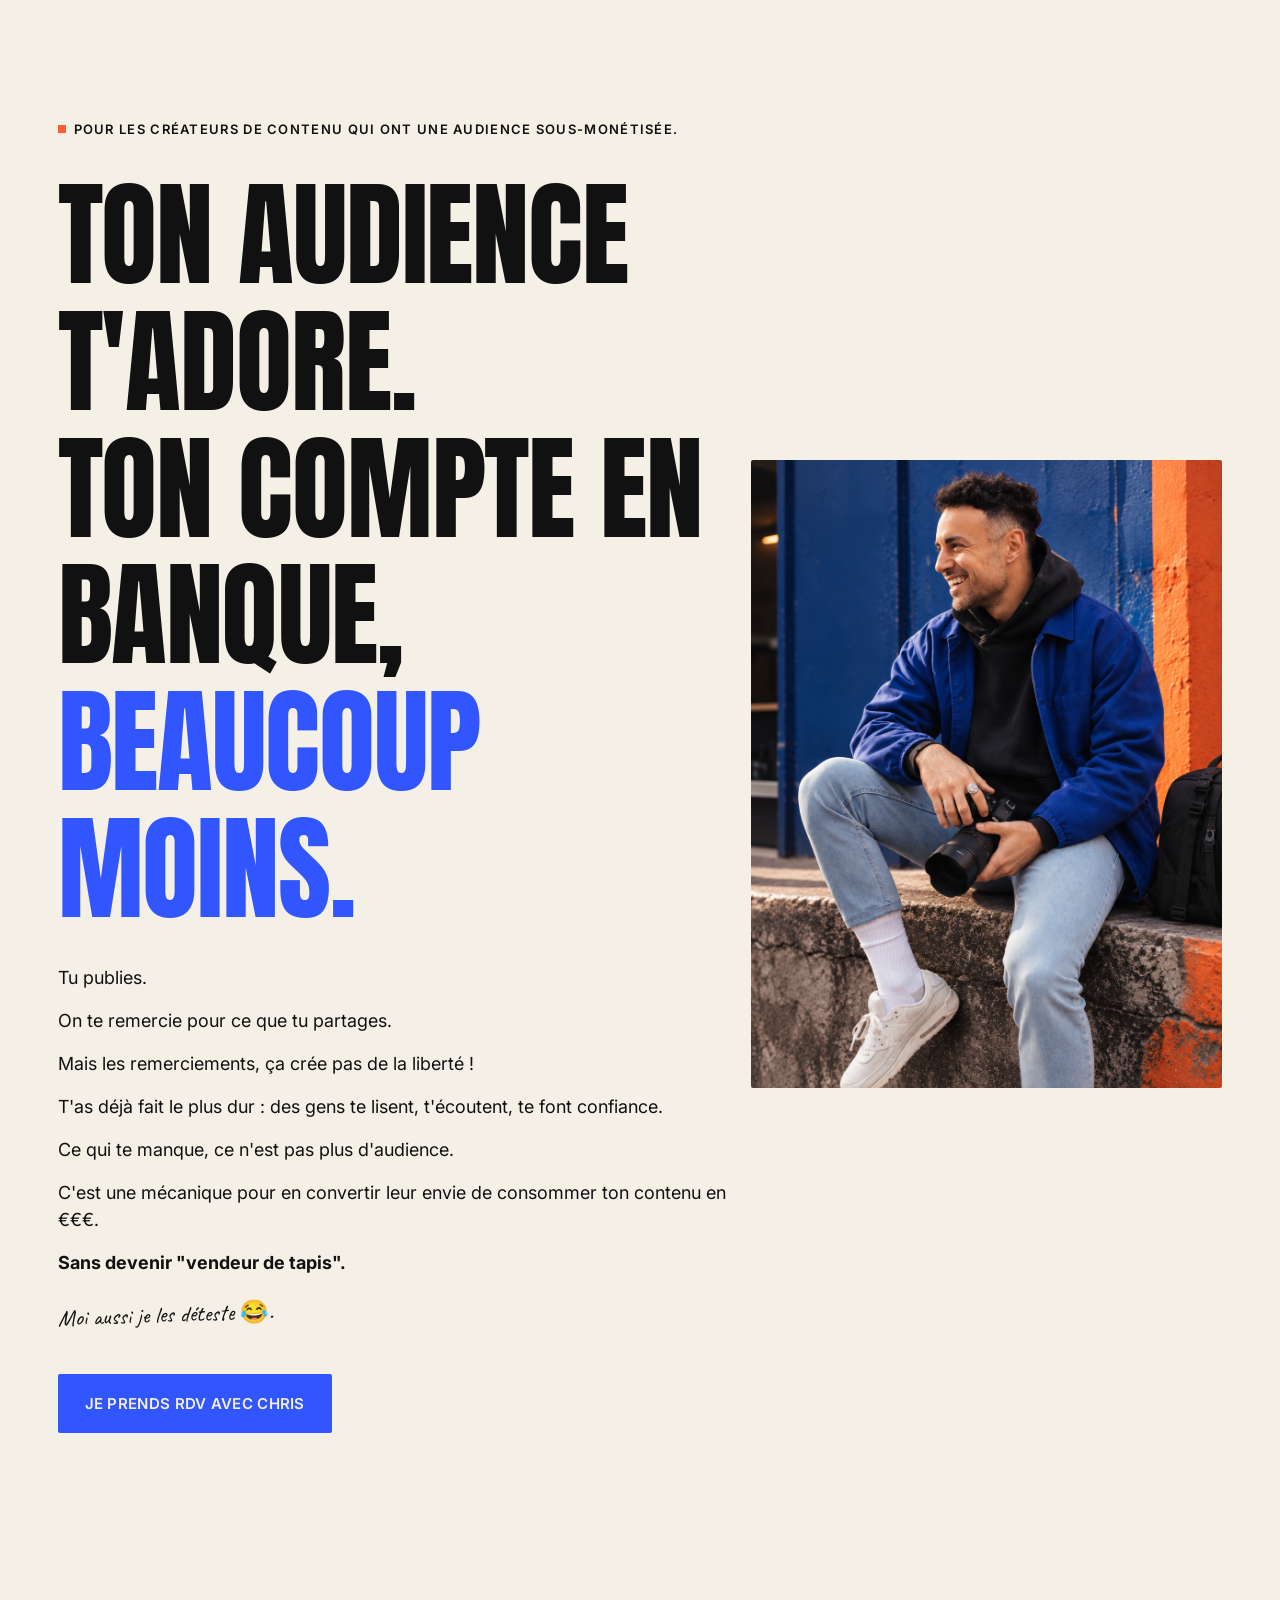
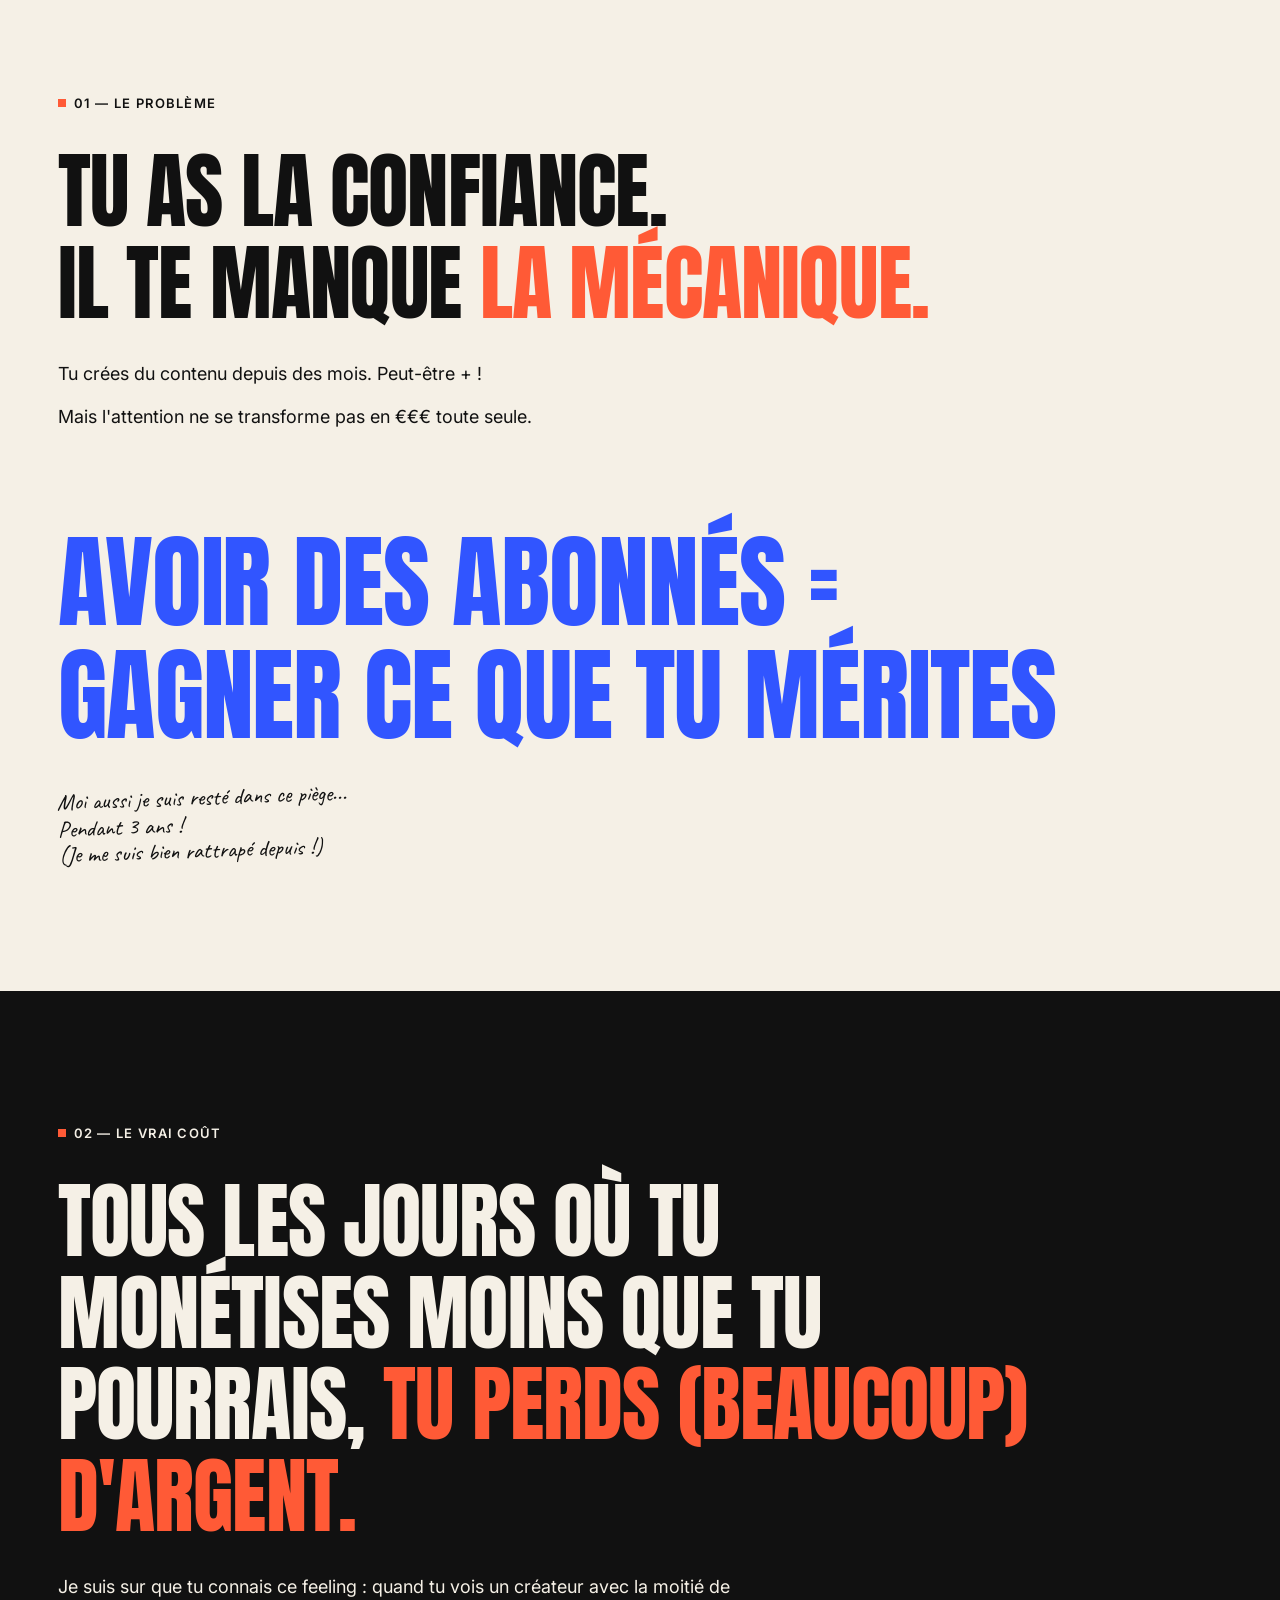
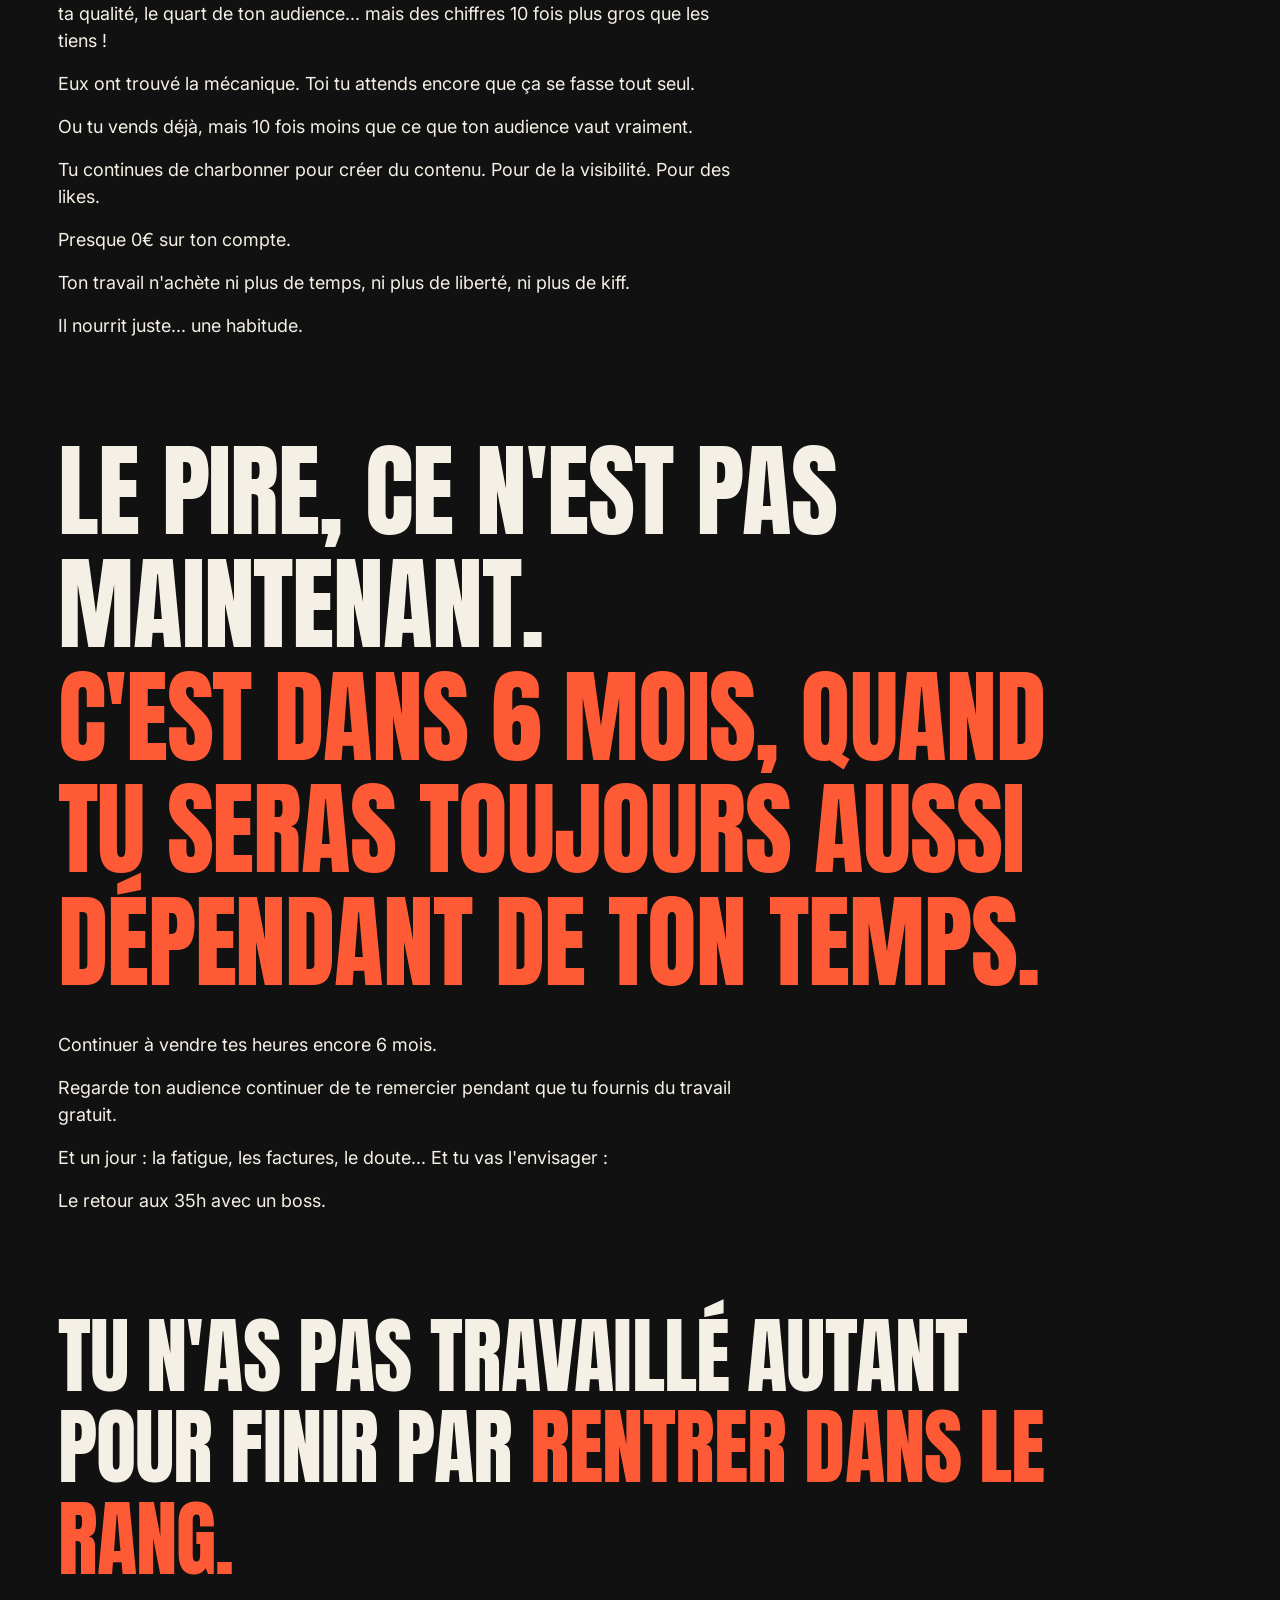
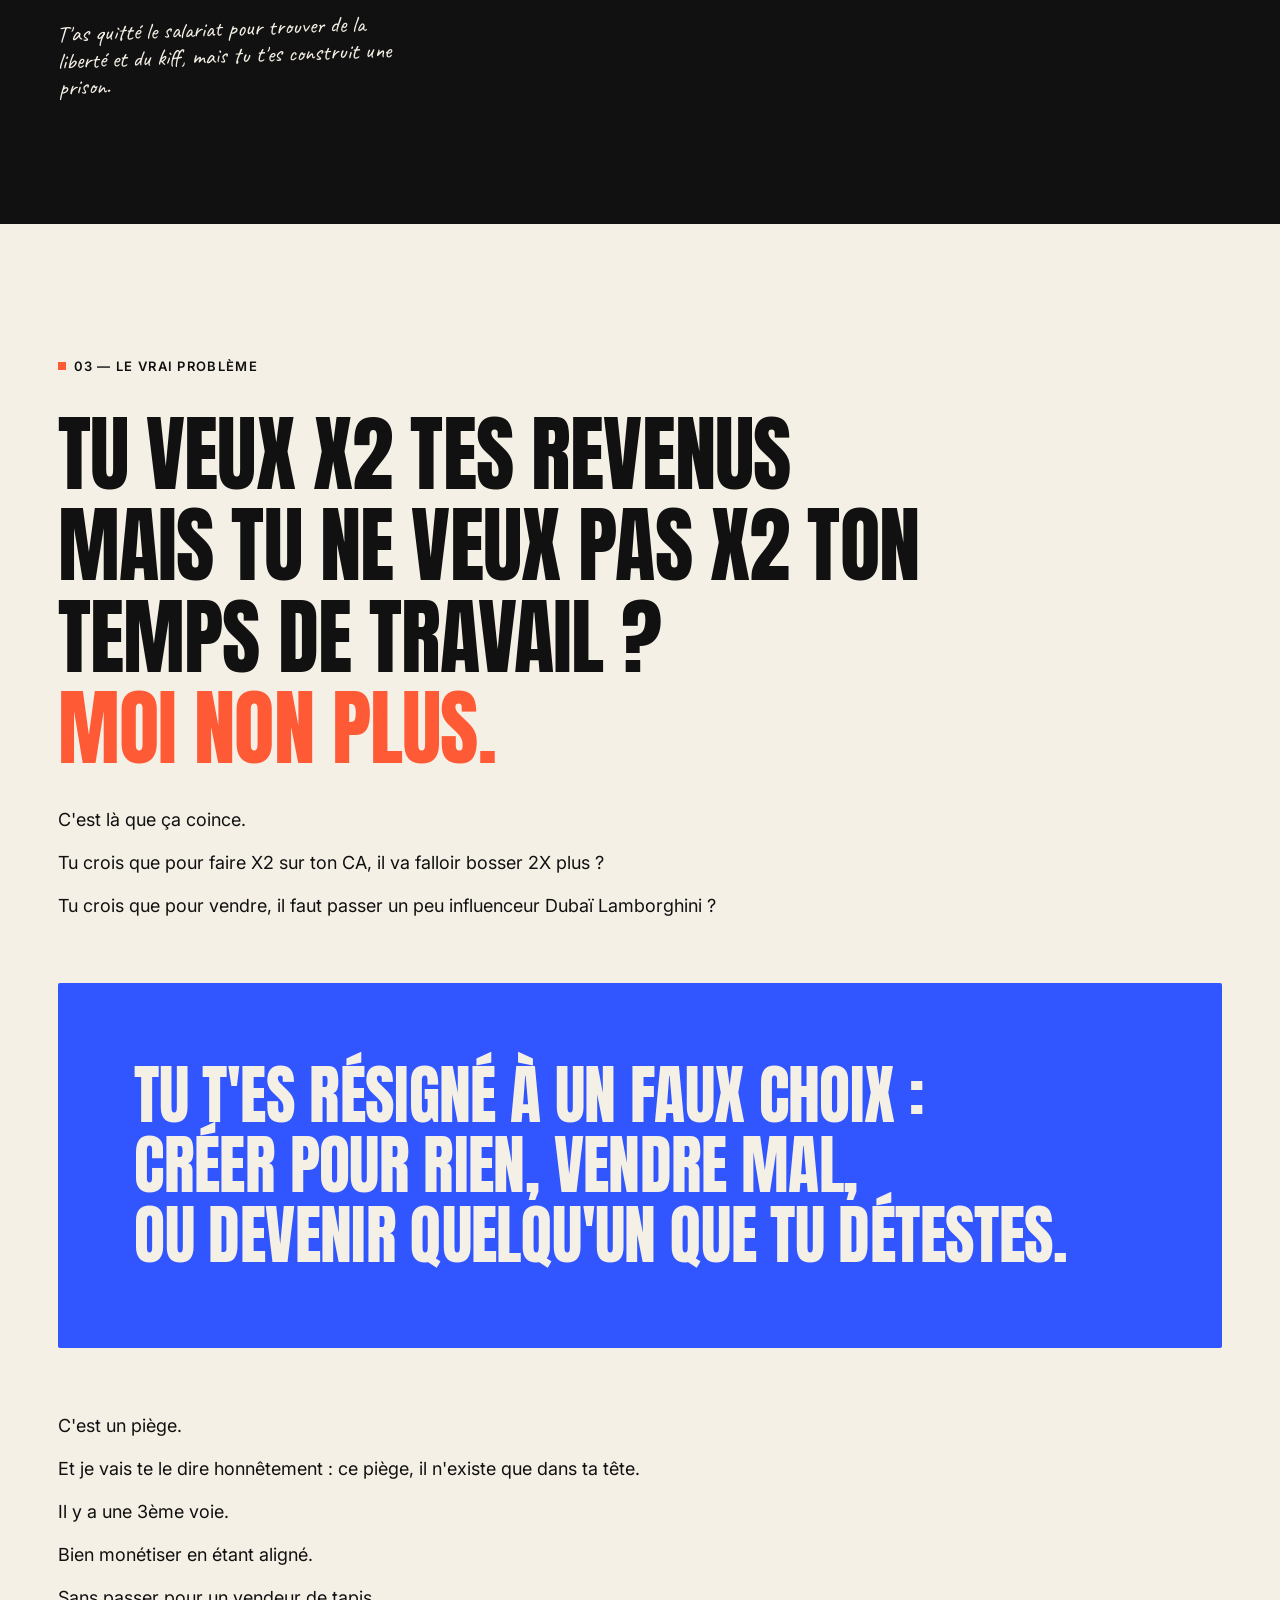
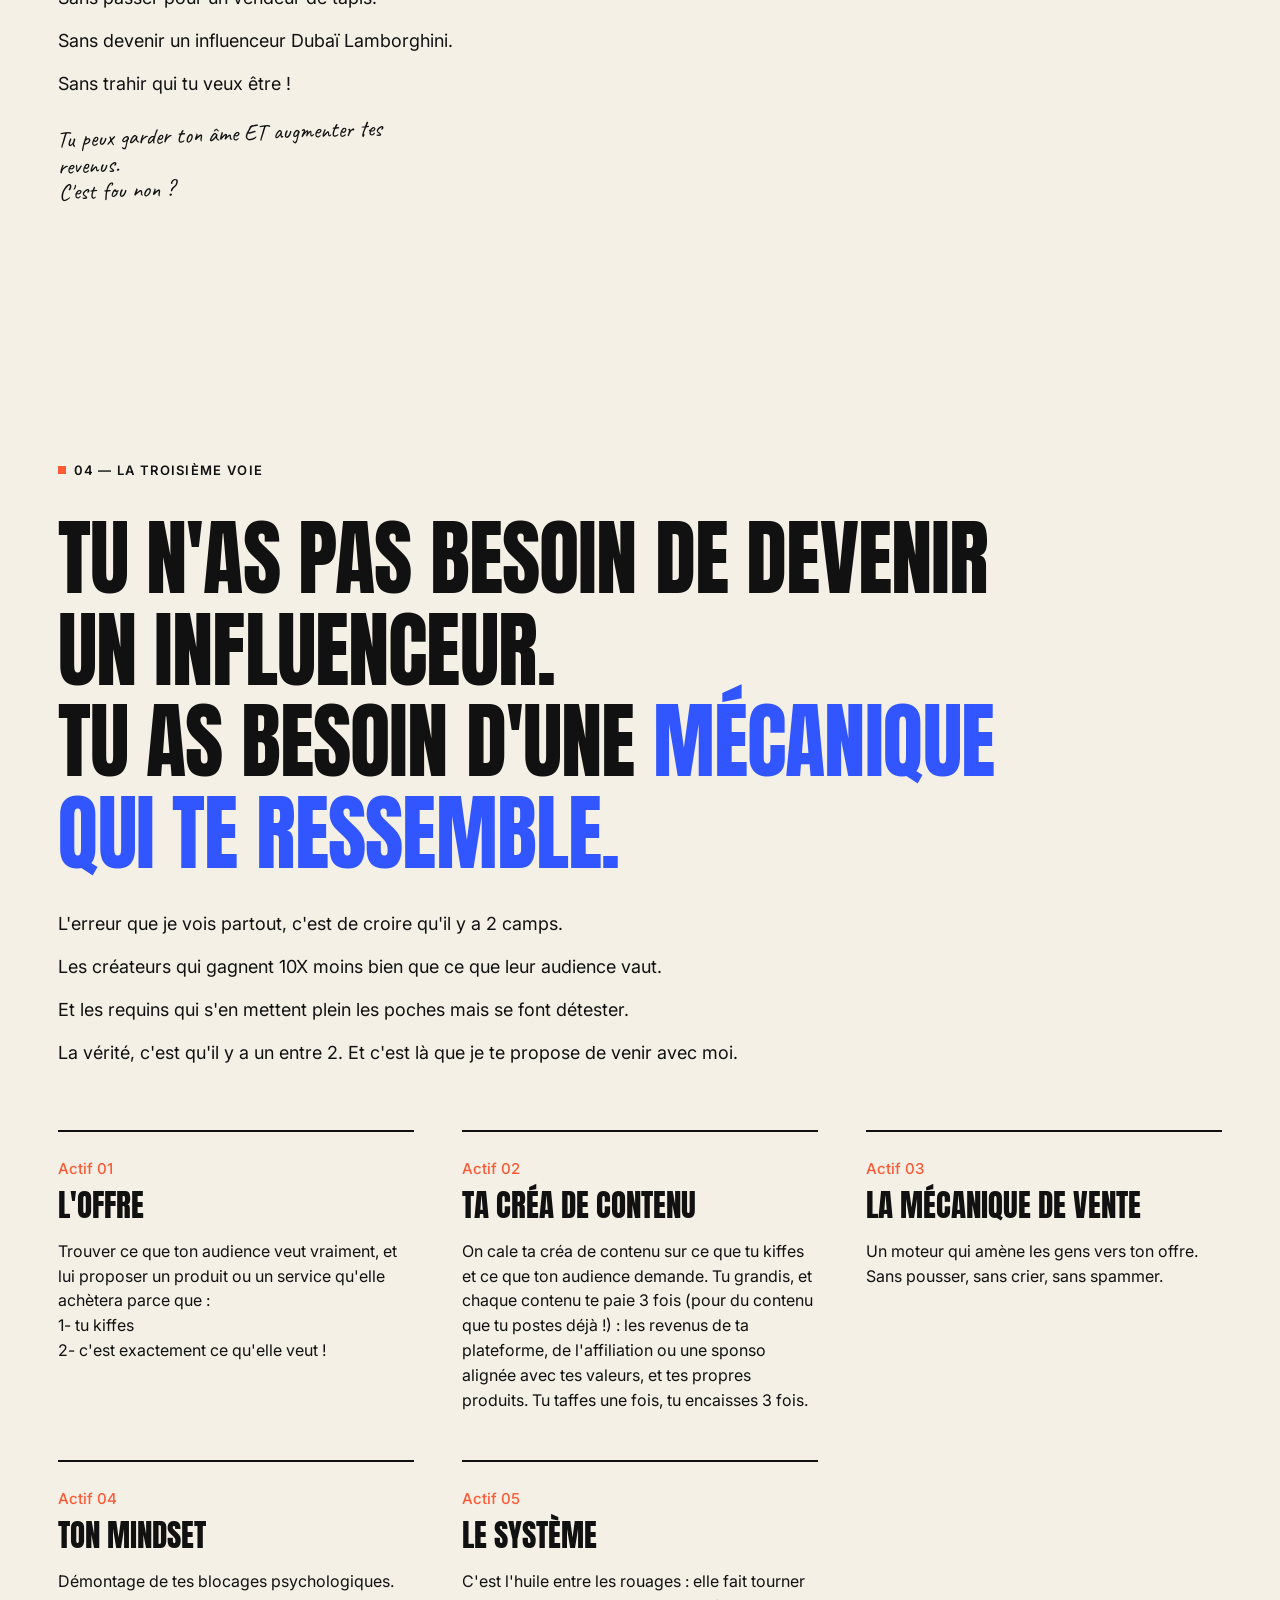
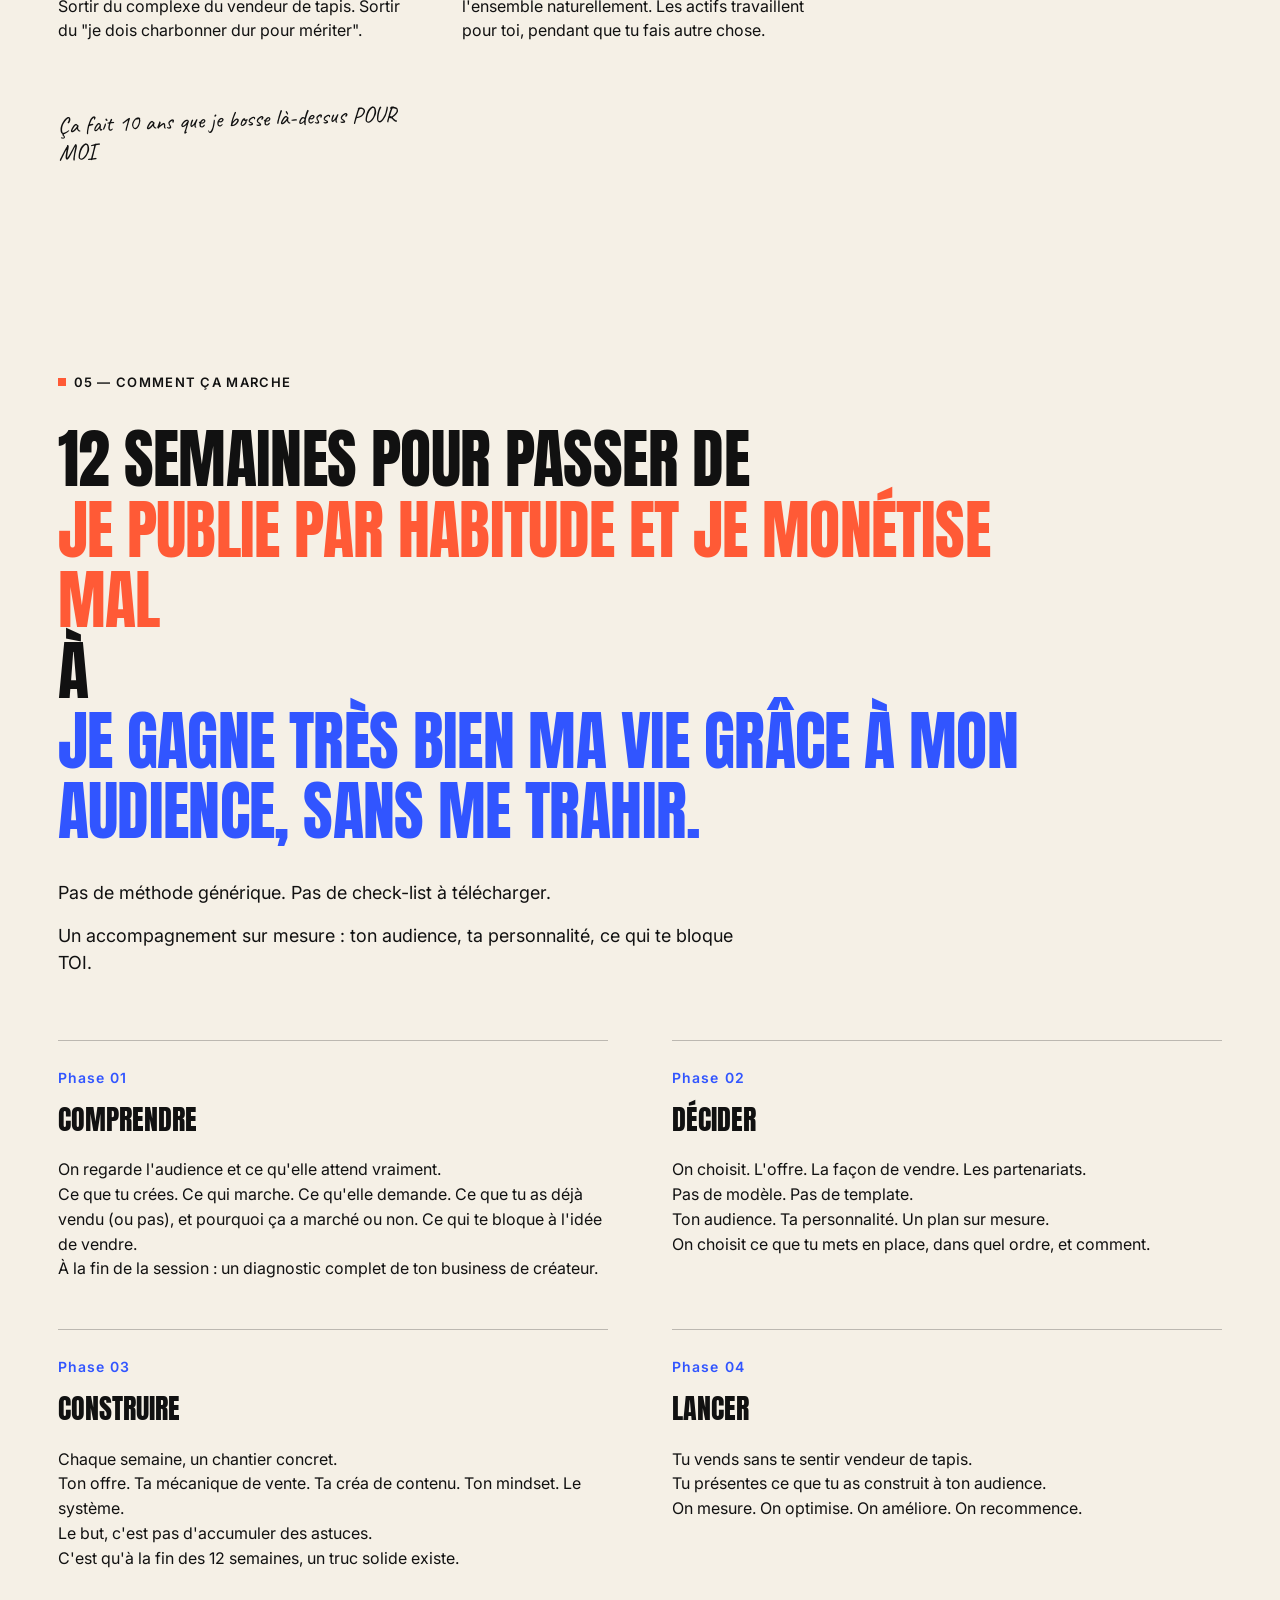
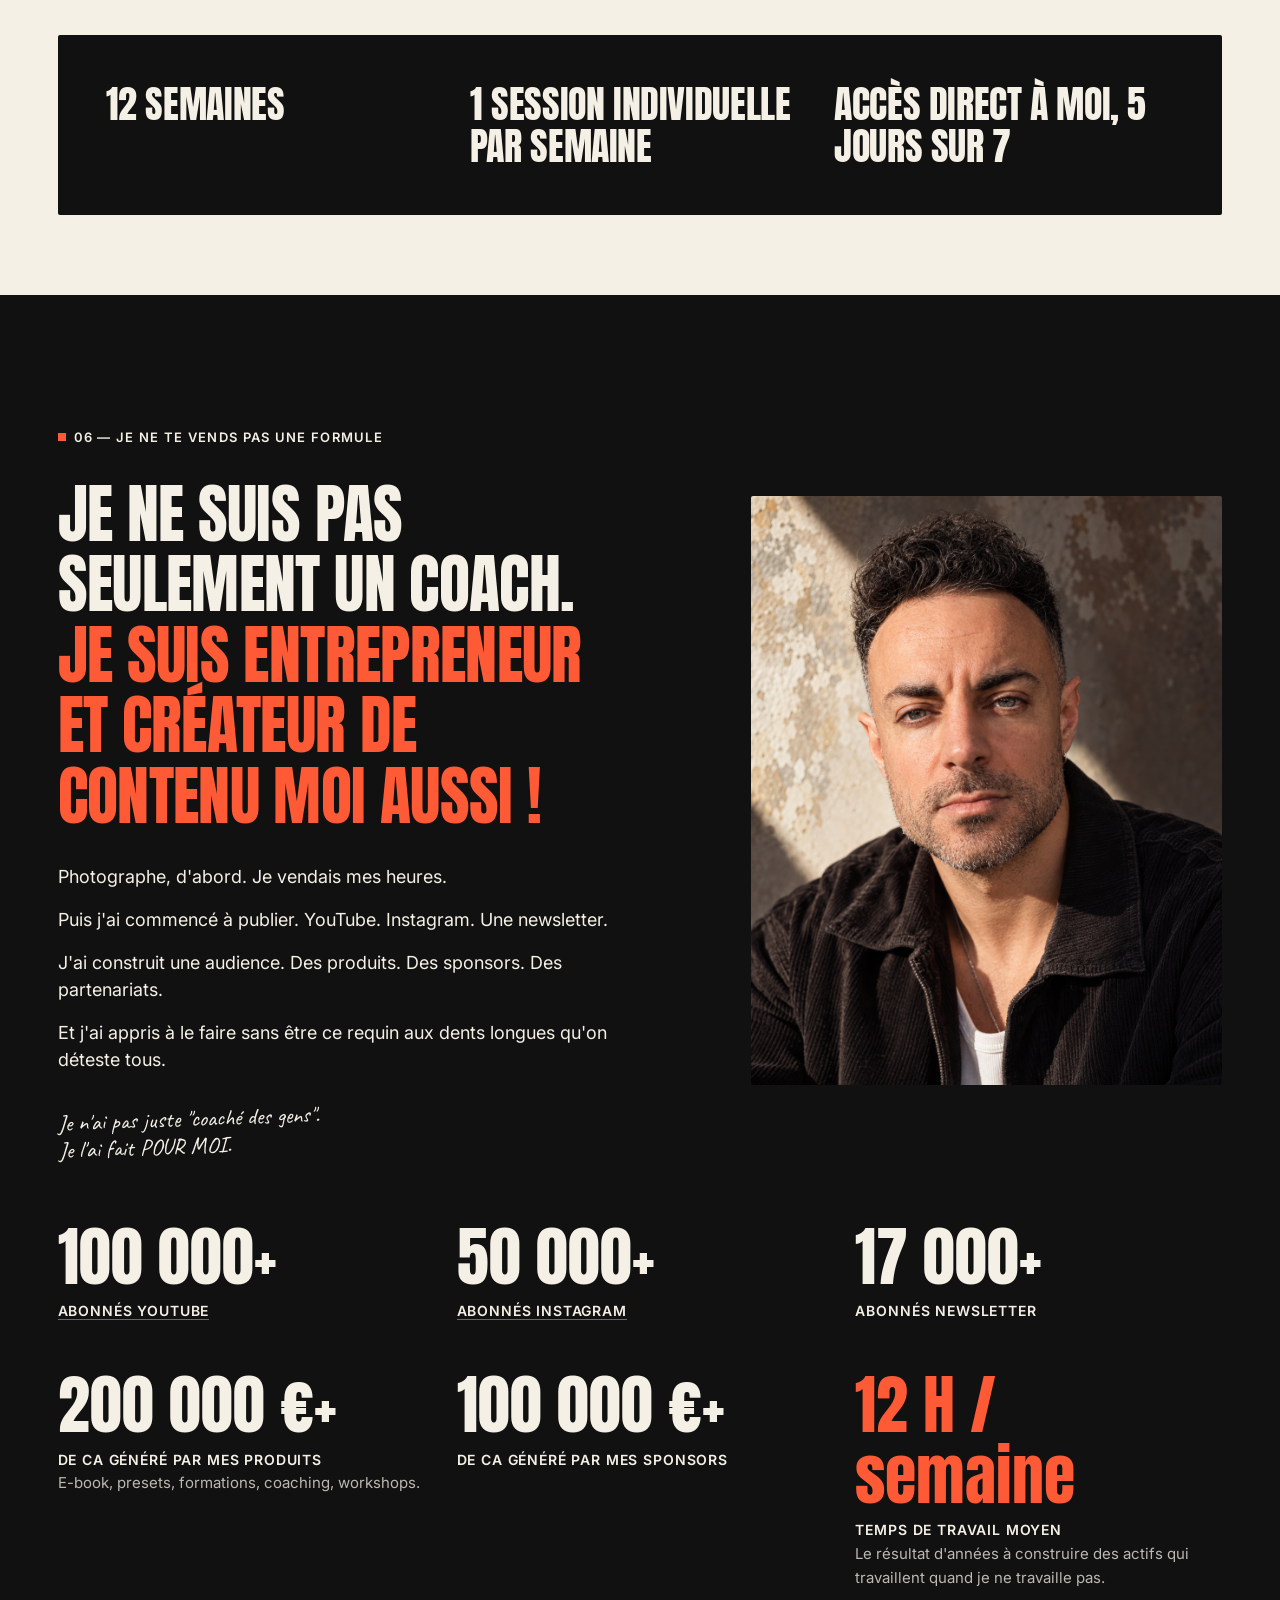
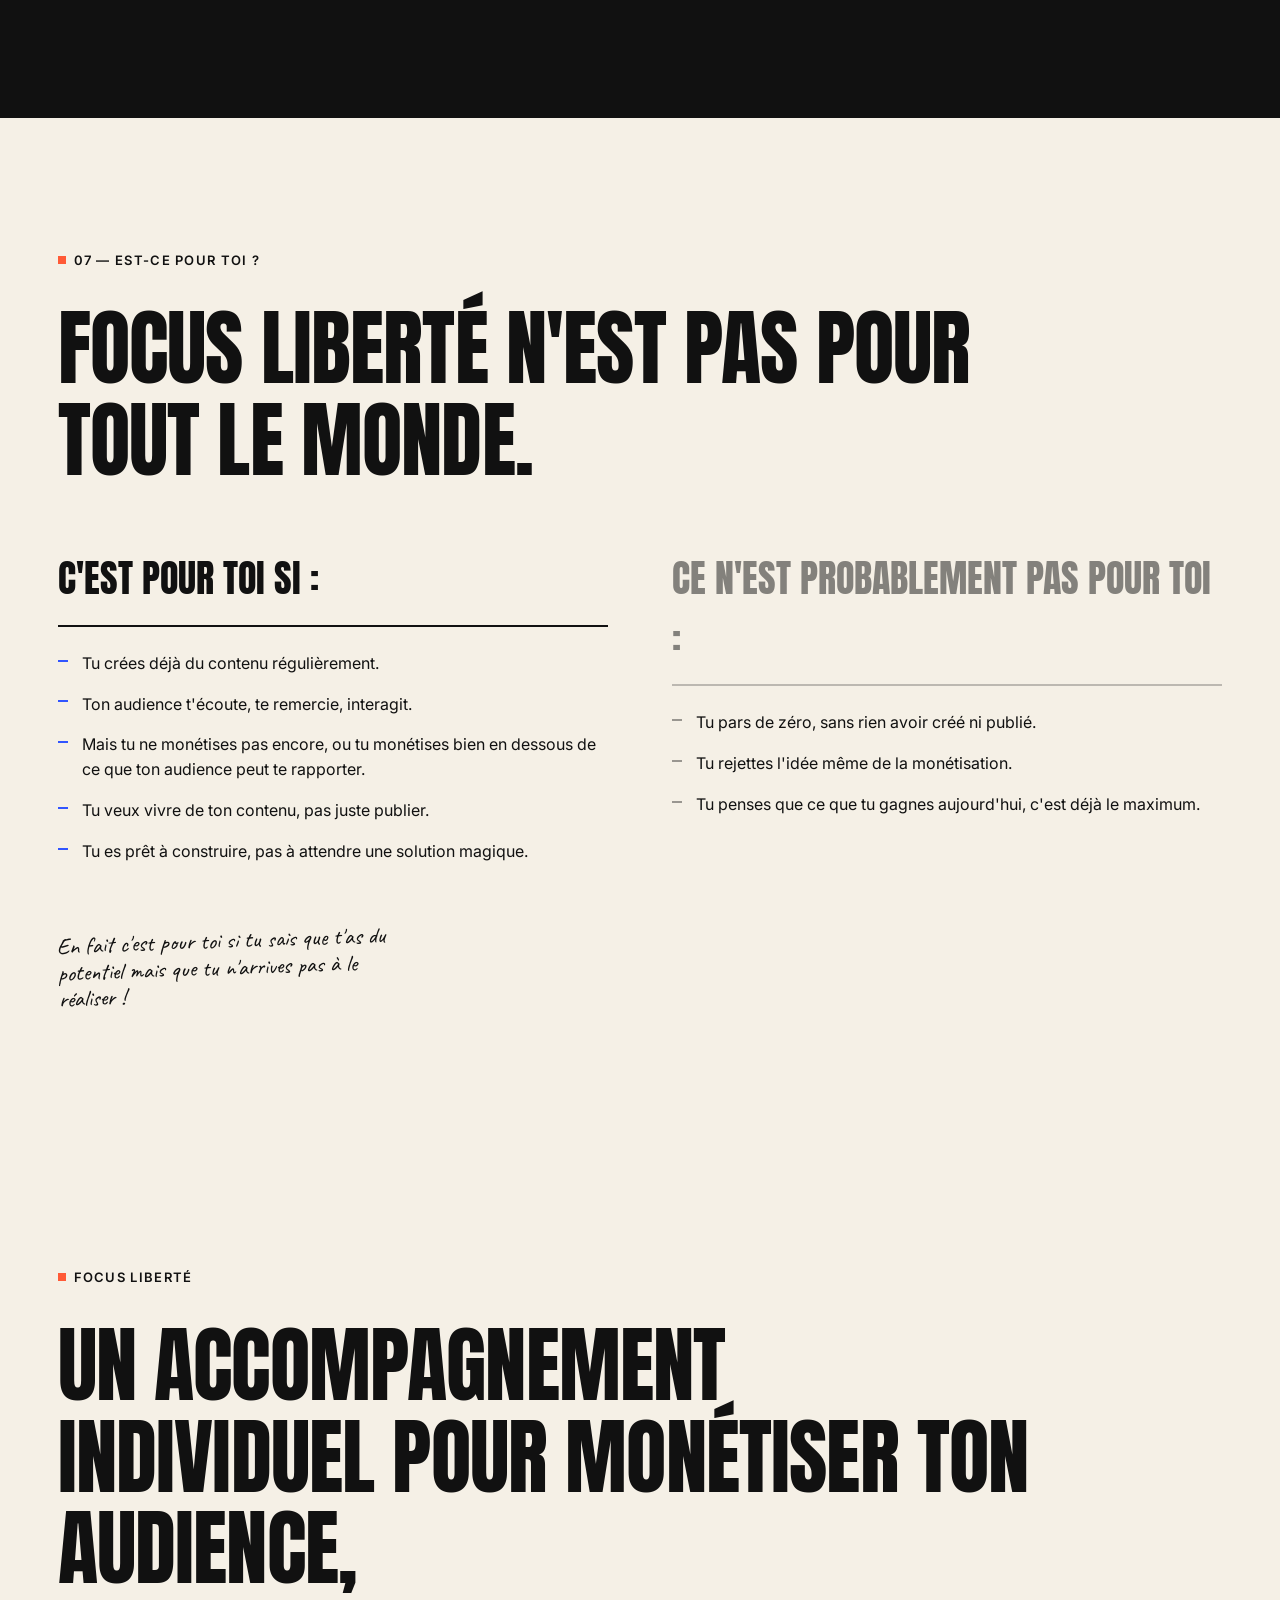
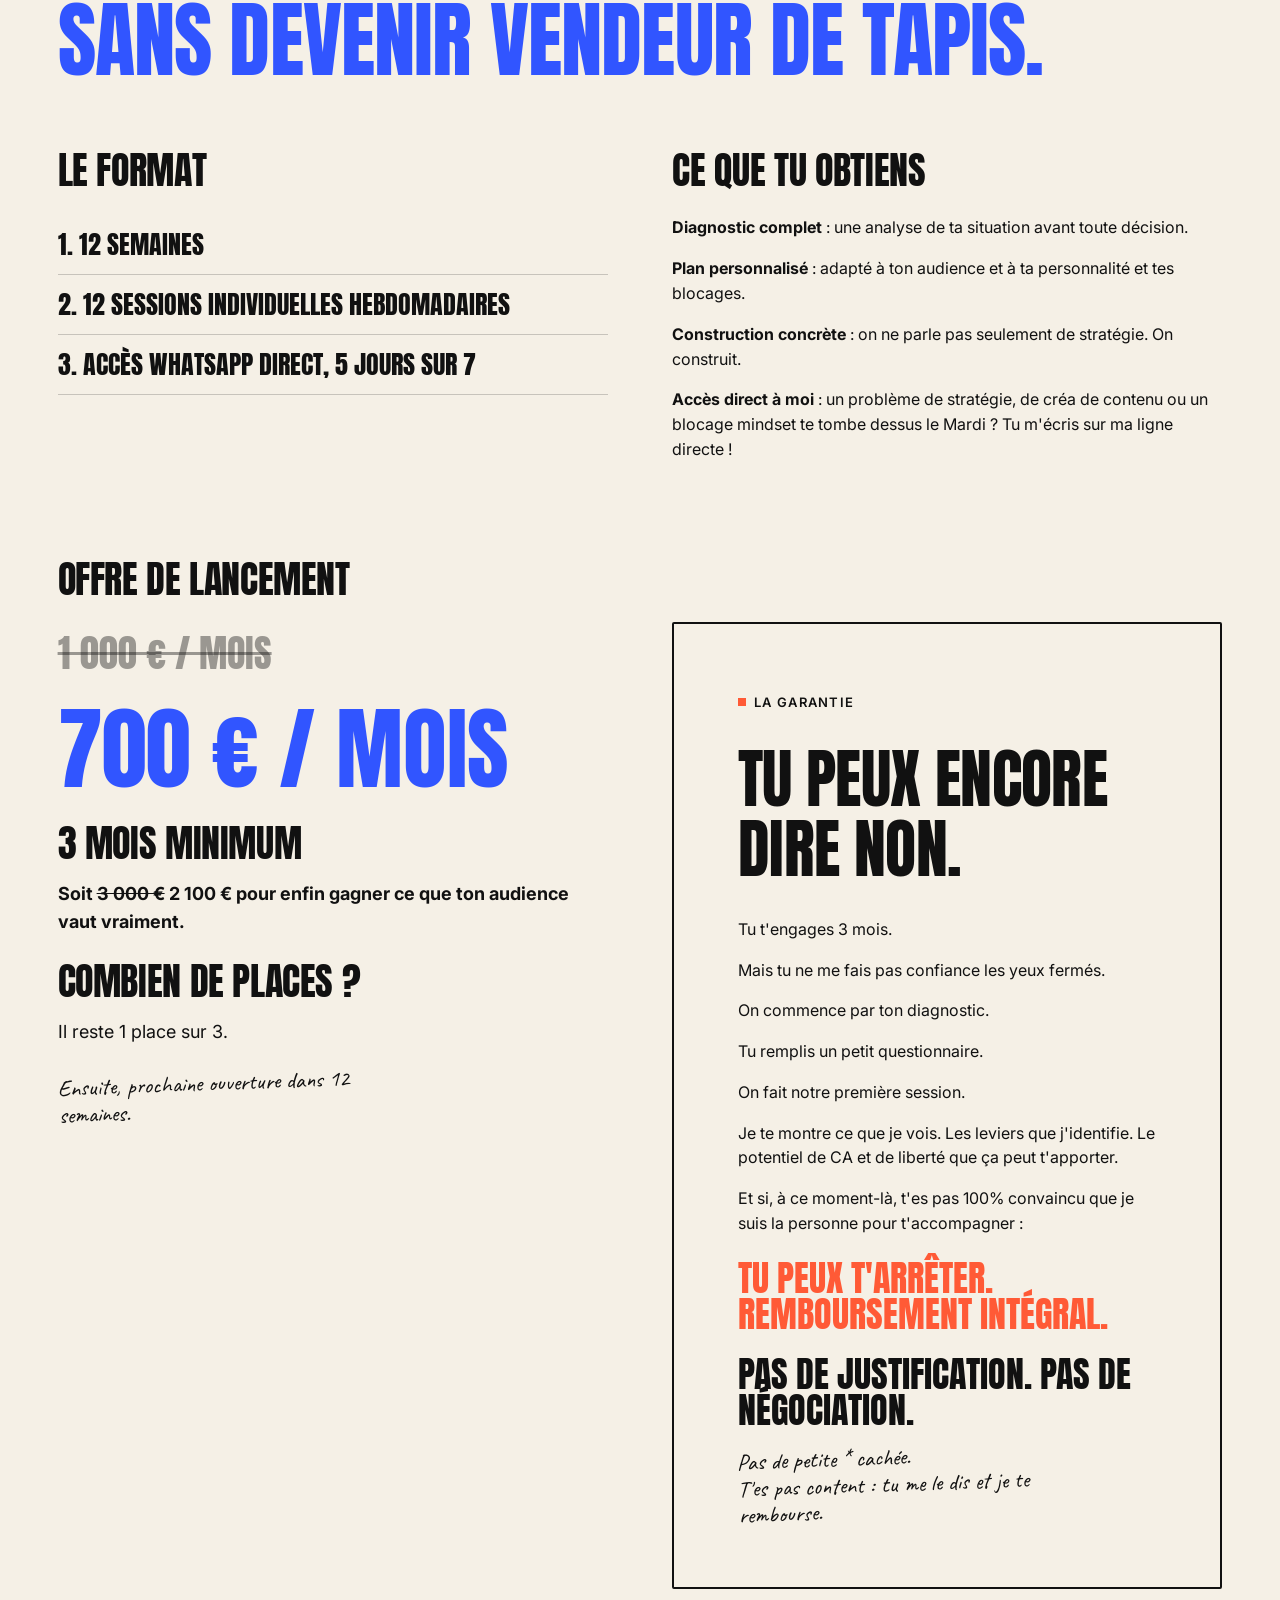
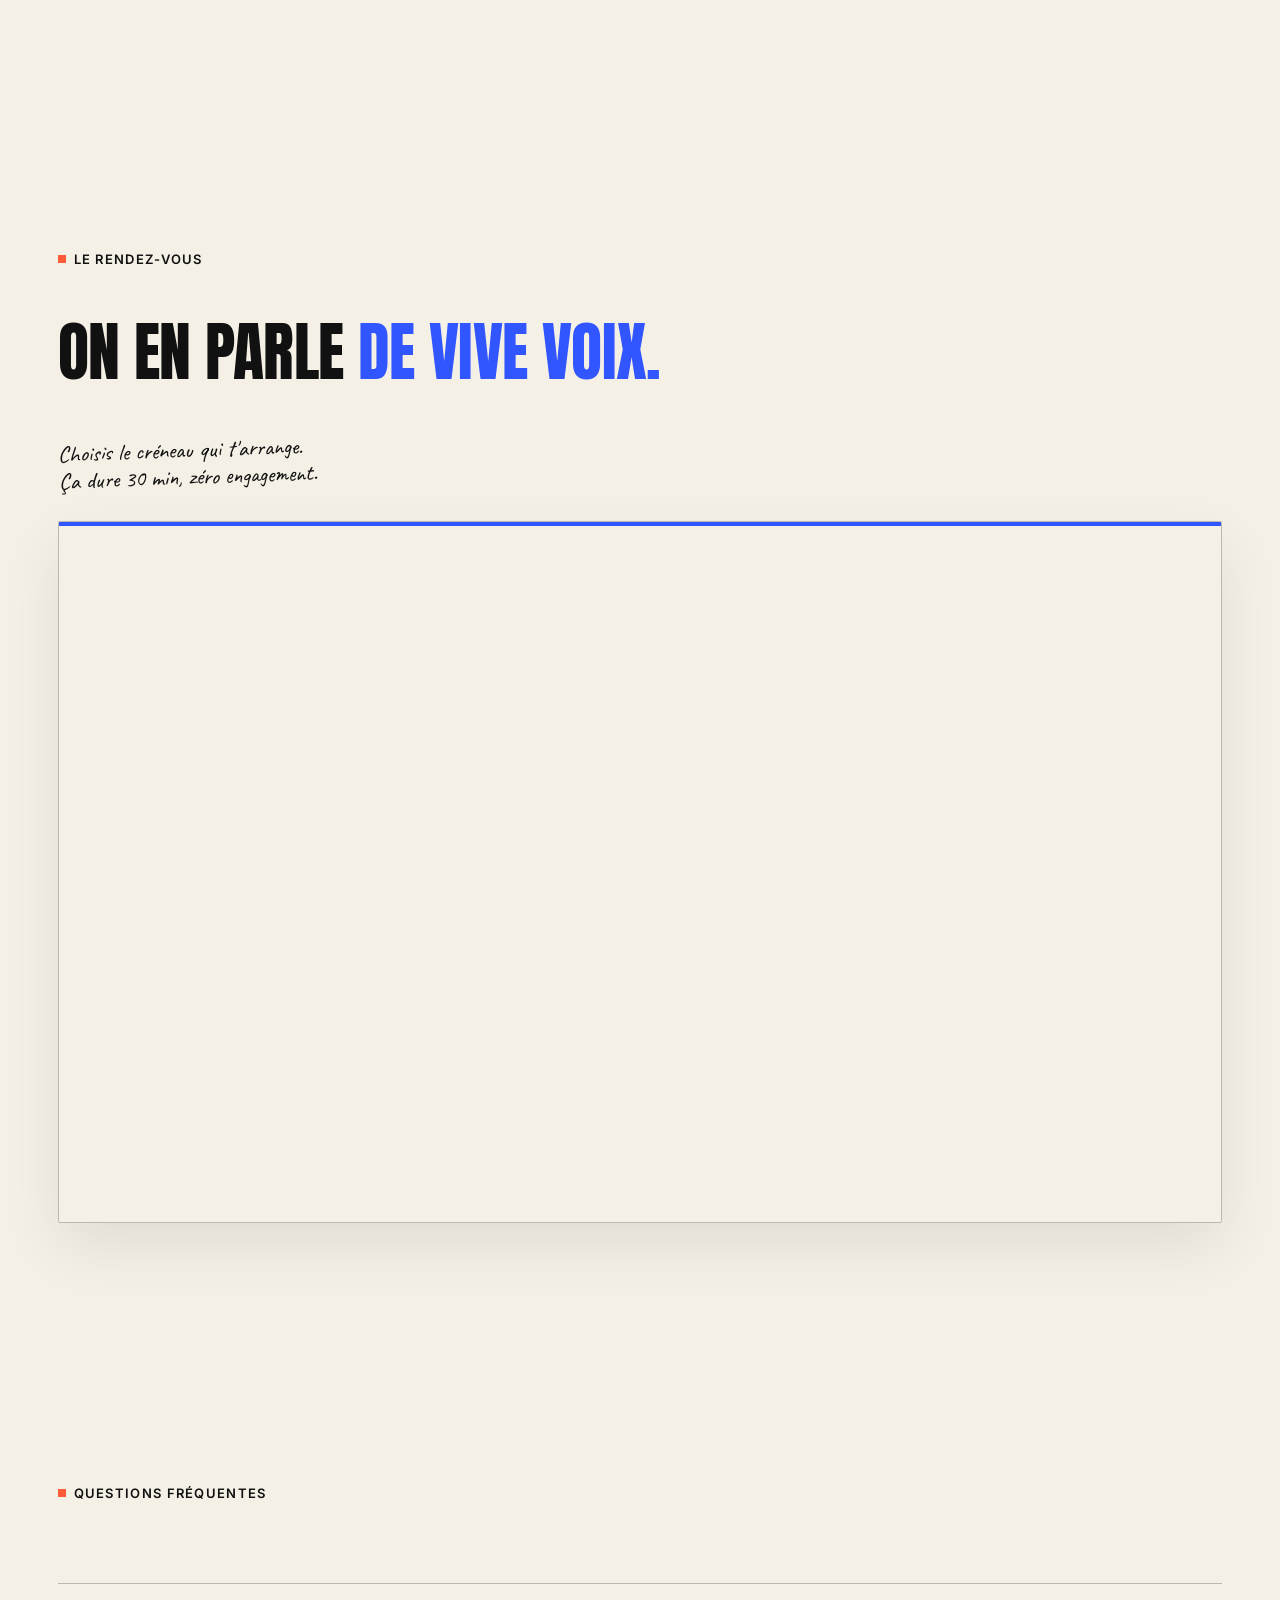
==== commit 98fb07e5: "Retours de M" ====
--- a/index.html
+++ b/index.html
@@ -36,7 +36,7 @@
           <p>Mais les remerciements, ça crée pas de la liberté !</p>
           <p>T'as déjà fait le plus dur : des gens te lisent, t'écoutent, te font confiance.</p>
           <p>Ce qui te manque, ce n'est pas plus d'audience.</p>
-          <p>C'est une mécanique pour en tirer ce qu'elle vaut vraiment.</p>
+          <p>C'est une mécanique pour en convertir leur envie de consommer ton contenu en €€€.</p>
           <p><strong>Sans devenir "vendeur de tapis".</strong></p>
         </div>
 
@@ -96,9 +96,9 @@
         <div class="prose prose-stack body-lg" style="margin-top: var(--s4);">
           <p>Je suis sur que tu connais ce feeling : quand tu vois un créateur avec la moitié de ta qualité, le quart de ton audience... mais des chiffres 10 fois plus gros que les tiens !</p>
           <p>Eux ont trouvé la mécanique. Toi tu attends encore que ça se fasse tout seul.</p>
-          <p>Ou tu vends déjà, mais 10 fois moins que ce que ton audience pourrait te rapporter.</p>
+          <p>Ou tu vends déjà, mais 10 fois moins que ce que ton audience vaut vraiment.</p>
           <p>Tu continues de charbonner pour créer du contenu. Pour de la visibilité. Pour des likes.</p>
-          <p>Presque zéro bénéfice sur ton quotidien.</p>
+          <p>Presque 0€ sur ton compte.</p>
           <p>Ton travail n'achète ni plus de temps, ni plus de liberté, ni plus de kiff.</p>
           <p>Il nourrit juste... une habitude.</p>
         </div>
@@ -106,12 +106,12 @@
 
       <div class="statement" style="margin-top: var(--s7);">
         <h2 class="display xxl">
-          La pire version de ta situation, ce n'est pas maintenant.<br>
+          LE PIRE, CE N'EST PAS MAINTENANT.<br>
           <span class="txt-orange">C'EST DANS 6 MOIS, QUAND TU SERAS TOUJOURS AUSSI DÉPENDANT DE TON TEMPS.</span>
         </h2>
 
         <div class="prose prose-stack body-lg" style="margin-top: var(--s4);">
-          <p>Reste freelance à vendre tes heures encore 6 mois.</p>
+          <p>Continuer à vendre tes heures encore 6 mois.</p>
           <p>Regarde ton audience continuer de te remercier pendant que tu fournis du travail gratuit.</p>
           <p>Et un jour : la fatigue, les factures, le doute... Et tu vas l'envisager :</p>
           <p>Le retour aux 35h avec un boss.</p>
@@ -296,7 +296,7 @@
           <p class="label">06 — Je ne te vends pas une formule</p>
 
           <h2 class="display h2">
-            Je ne suis pas un coach.<br>
+            Je ne suis pas seulement un coach.<br>
             <span class="txt-orange">Je suis entrepreneur et créateur de contenu moi aussi !</span>
           </h2>
 
@@ -304,7 +304,7 @@
             <p>Photographe, d'abord. Je vendais mes heures.</p>
             <p>Puis j'ai commencé à publier. YouTube. Instagram. Une newsletter.</p>
             <p>J'ai construit une audience. Des produits. Des sponsors. Des partenariats.</p>
-            <p>Et j'ai appris à le faire sans passer pour ce requin aux dents longues qu'on déteste tous.</p>
+            <p>Et j'ai appris à le faire sans être ce requin aux dents longues qu'on déteste tous.</p>
           </div>
 
           <p class="annotation annotation--tilt" style="margin-top: var(--s4);">Je n'ai pas juste "coaché des gens". <br />Je l'ai fait POUR MOI.</p>
@@ -421,15 +421,15 @@
 
       <div class="offre-grid" style="margin-top: var(--s7);">
         <div class="invest">
-          <h3 class="display h3" style="margin-bottom: var(--s3);">Investissement</h3>
+          <h3 class="display h3" style="margin-bottom: var(--s3);">OFFRE DE LANCEMENT</h3>
           <p class="old-price"><s>1 000 € / mois</s></p>
           <p class="new-price">700 € / mois</p>
           <p class="h3 display" style="margin-top: var(--s3);">3 mois minimum</p>
-          <p style="margin-top: var(--s2); font-size: var(--taille-body-lg);"><strong>Soit <s>3 000 €</s> 2 100 € pour les 12 semaines.</strong></p>
+          <p style="margin-top: var(--s2); font-size: var(--taille-body-lg);"><strong>Soit <s>3 000 €</s> 2 100 € pour enfin gagner ce que ton audience vaut vraiment.</strong></p>
           <p class="h3 display" style="margin-top: var(--s3);">COMBIEN DE PLACES ?</p>
-          <p style="margin-top: var(--s2); font-size: var(--taille-body-lg);">Il reste 1 place sur 3. Si c'est plein, prochaine ouverture dans 12 semaines. </p>
-
-          <p class="invest-note"> <p class="annotation annotation--tilt" style="margin-top: var(--s3);">Offre de lancement, j'augmente le prix de 300€ tous les 3 clients.</p></p>
+          <p style="margin-top: var(--s2); font-size: var(--taille-body-lg);">Il reste 1 place sur 3.</p>
+
+          <p class="invest-note"> <p class="annotation annotation--tilt" style="margin-top: var(--s3);">Ensuite, prochaine ouverture dans 12 semaines.</p></p>
         </div>
 
         <div class="garantie">
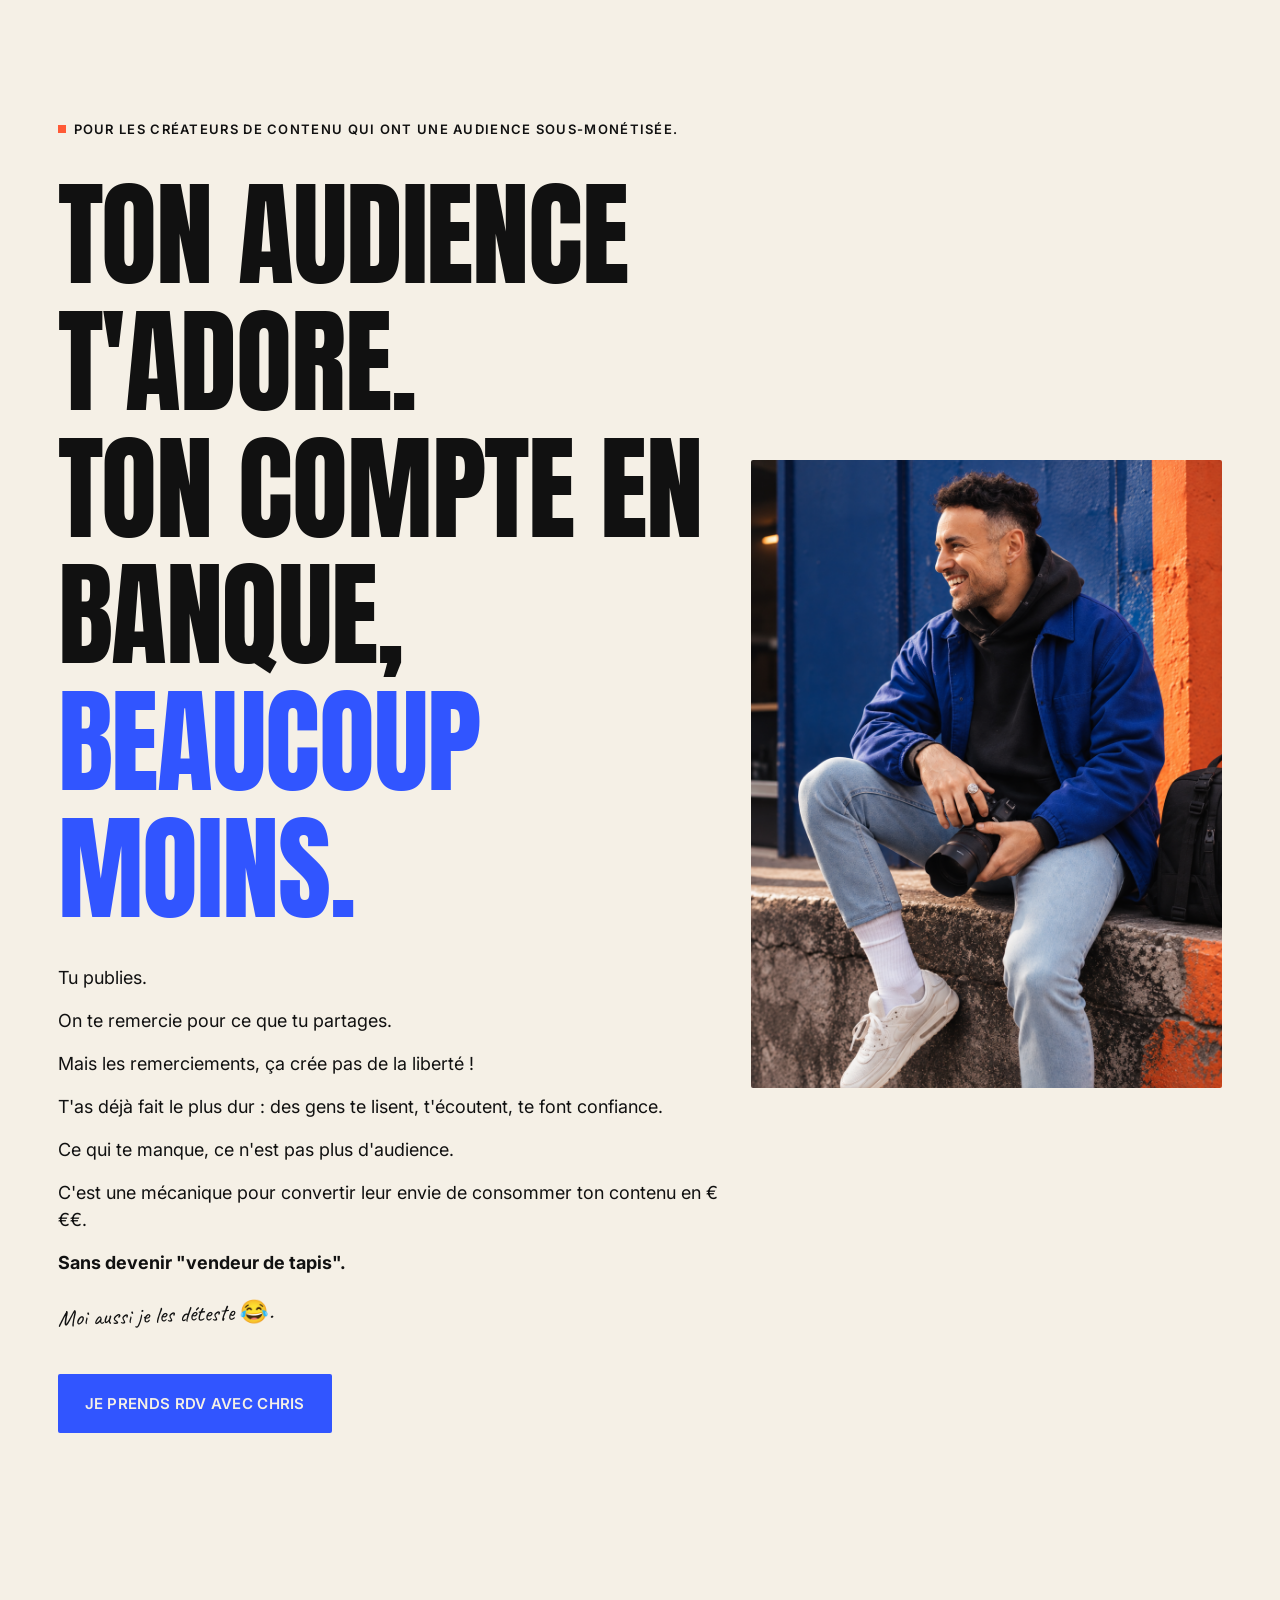
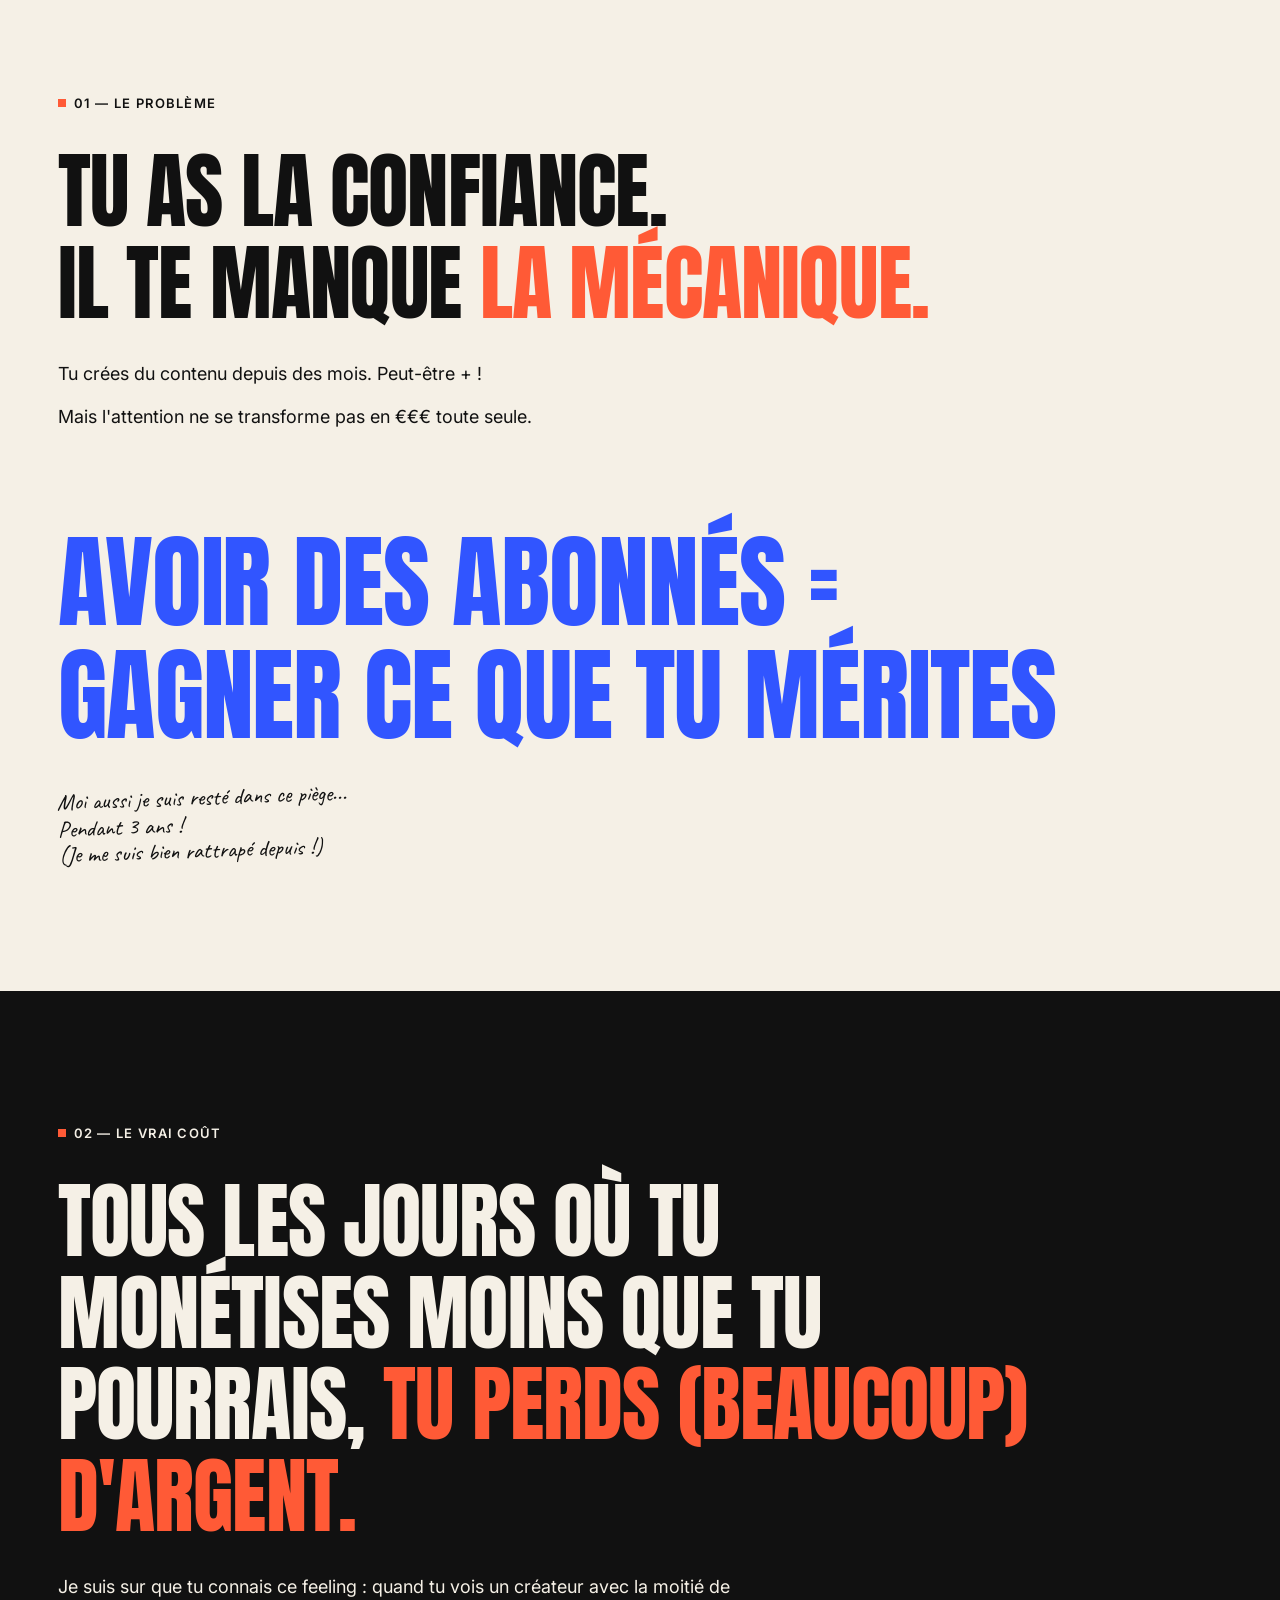
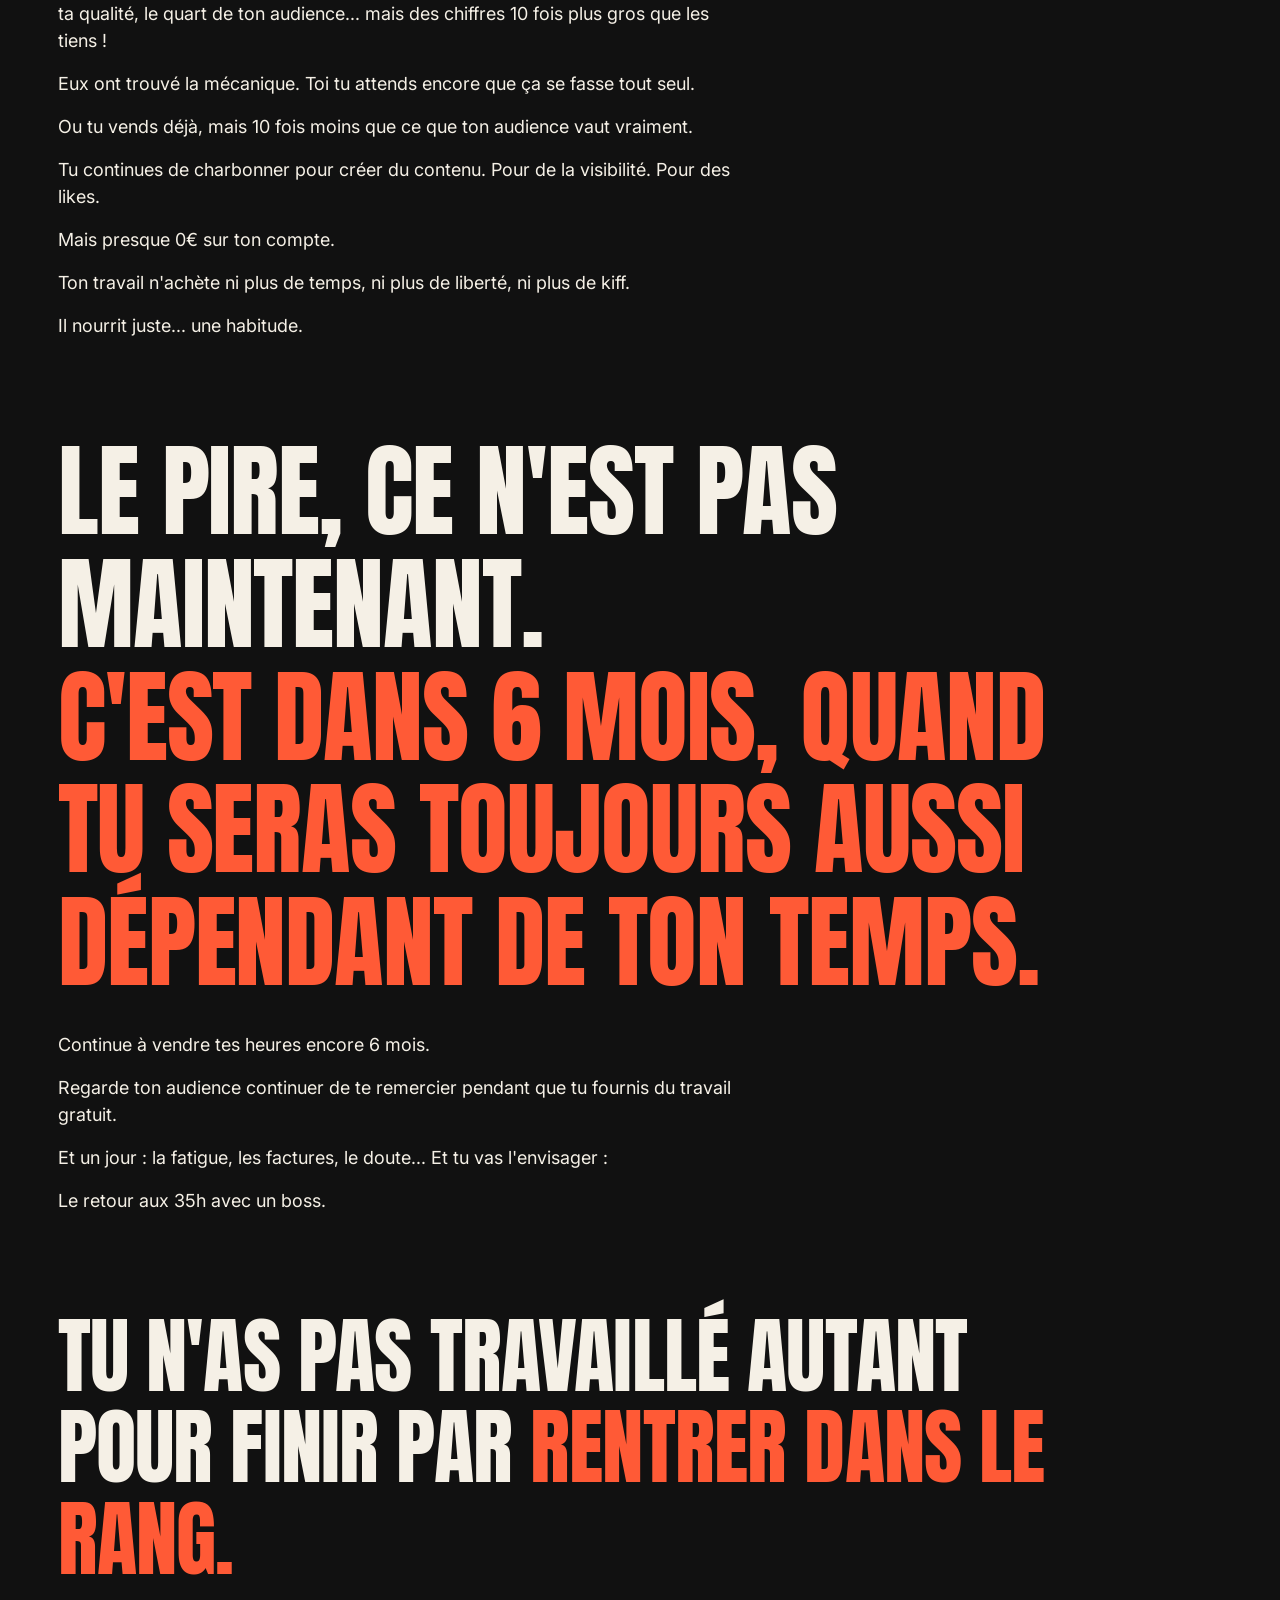
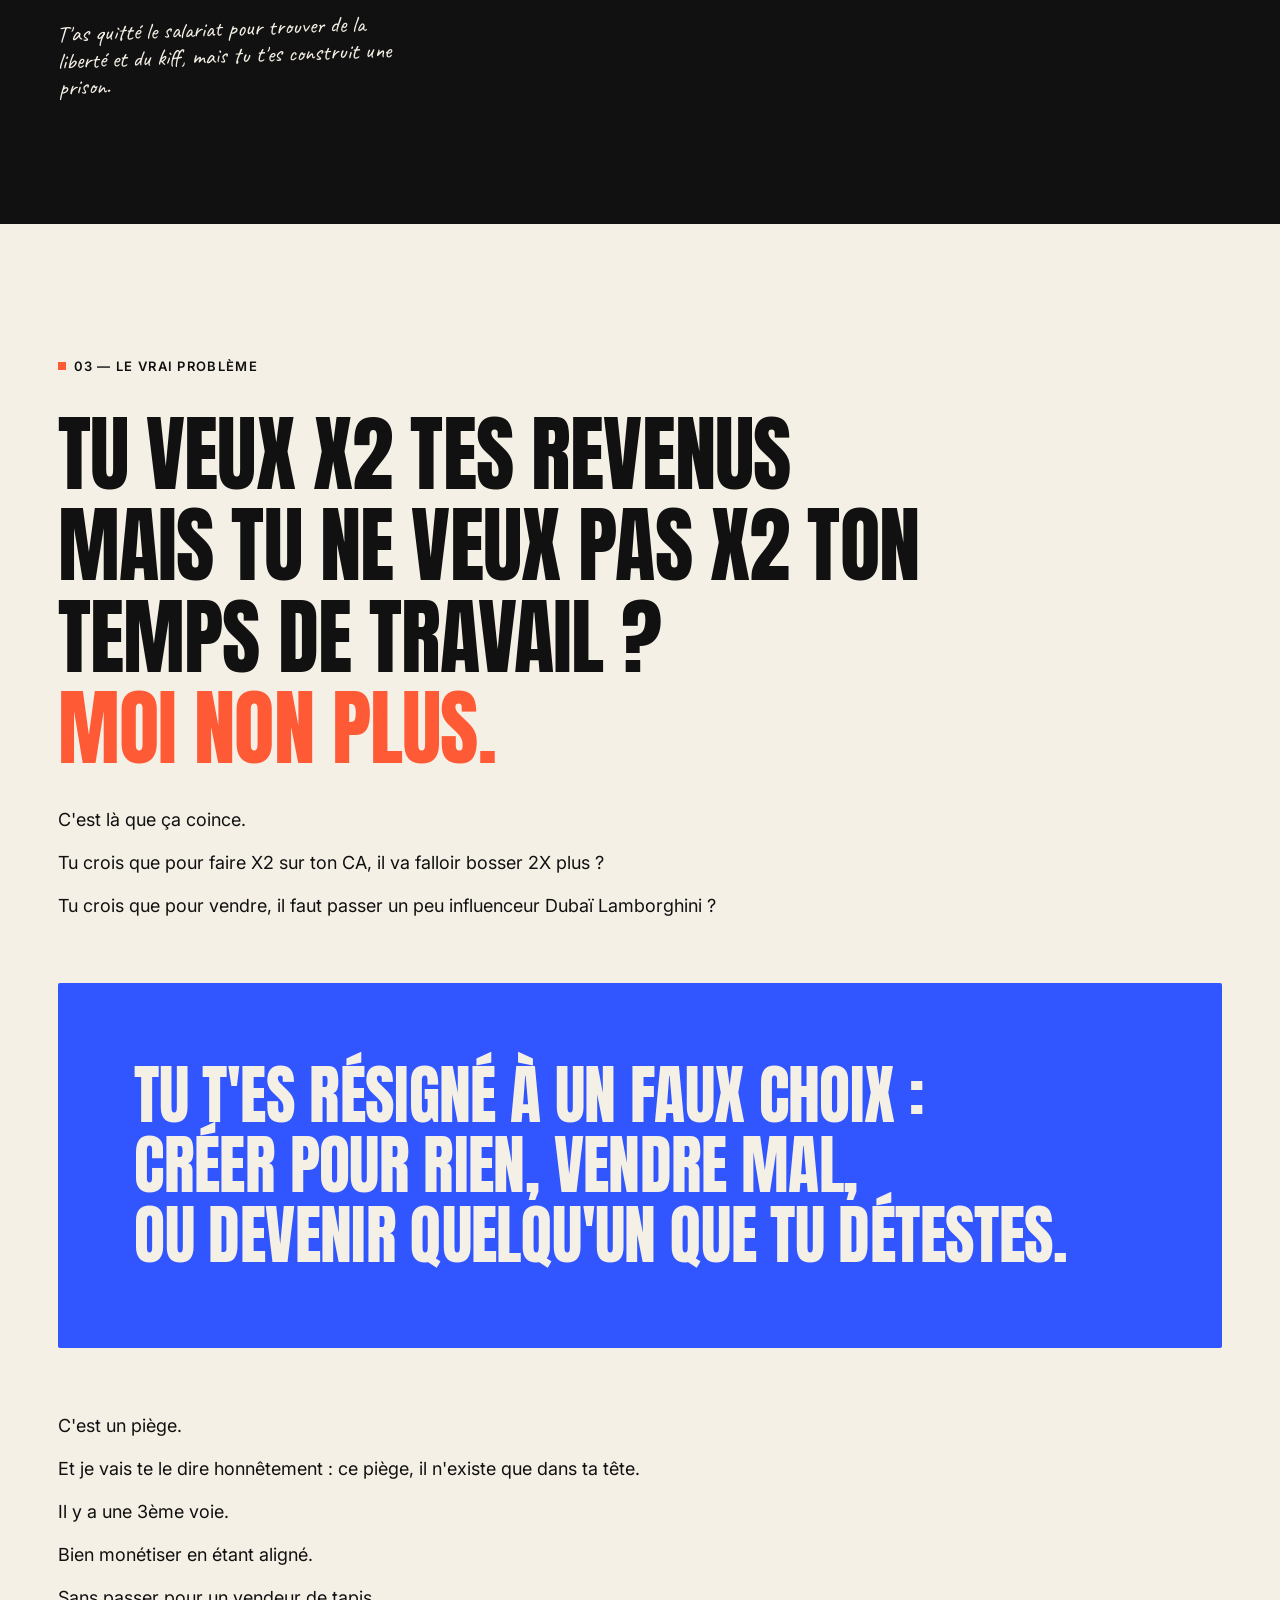
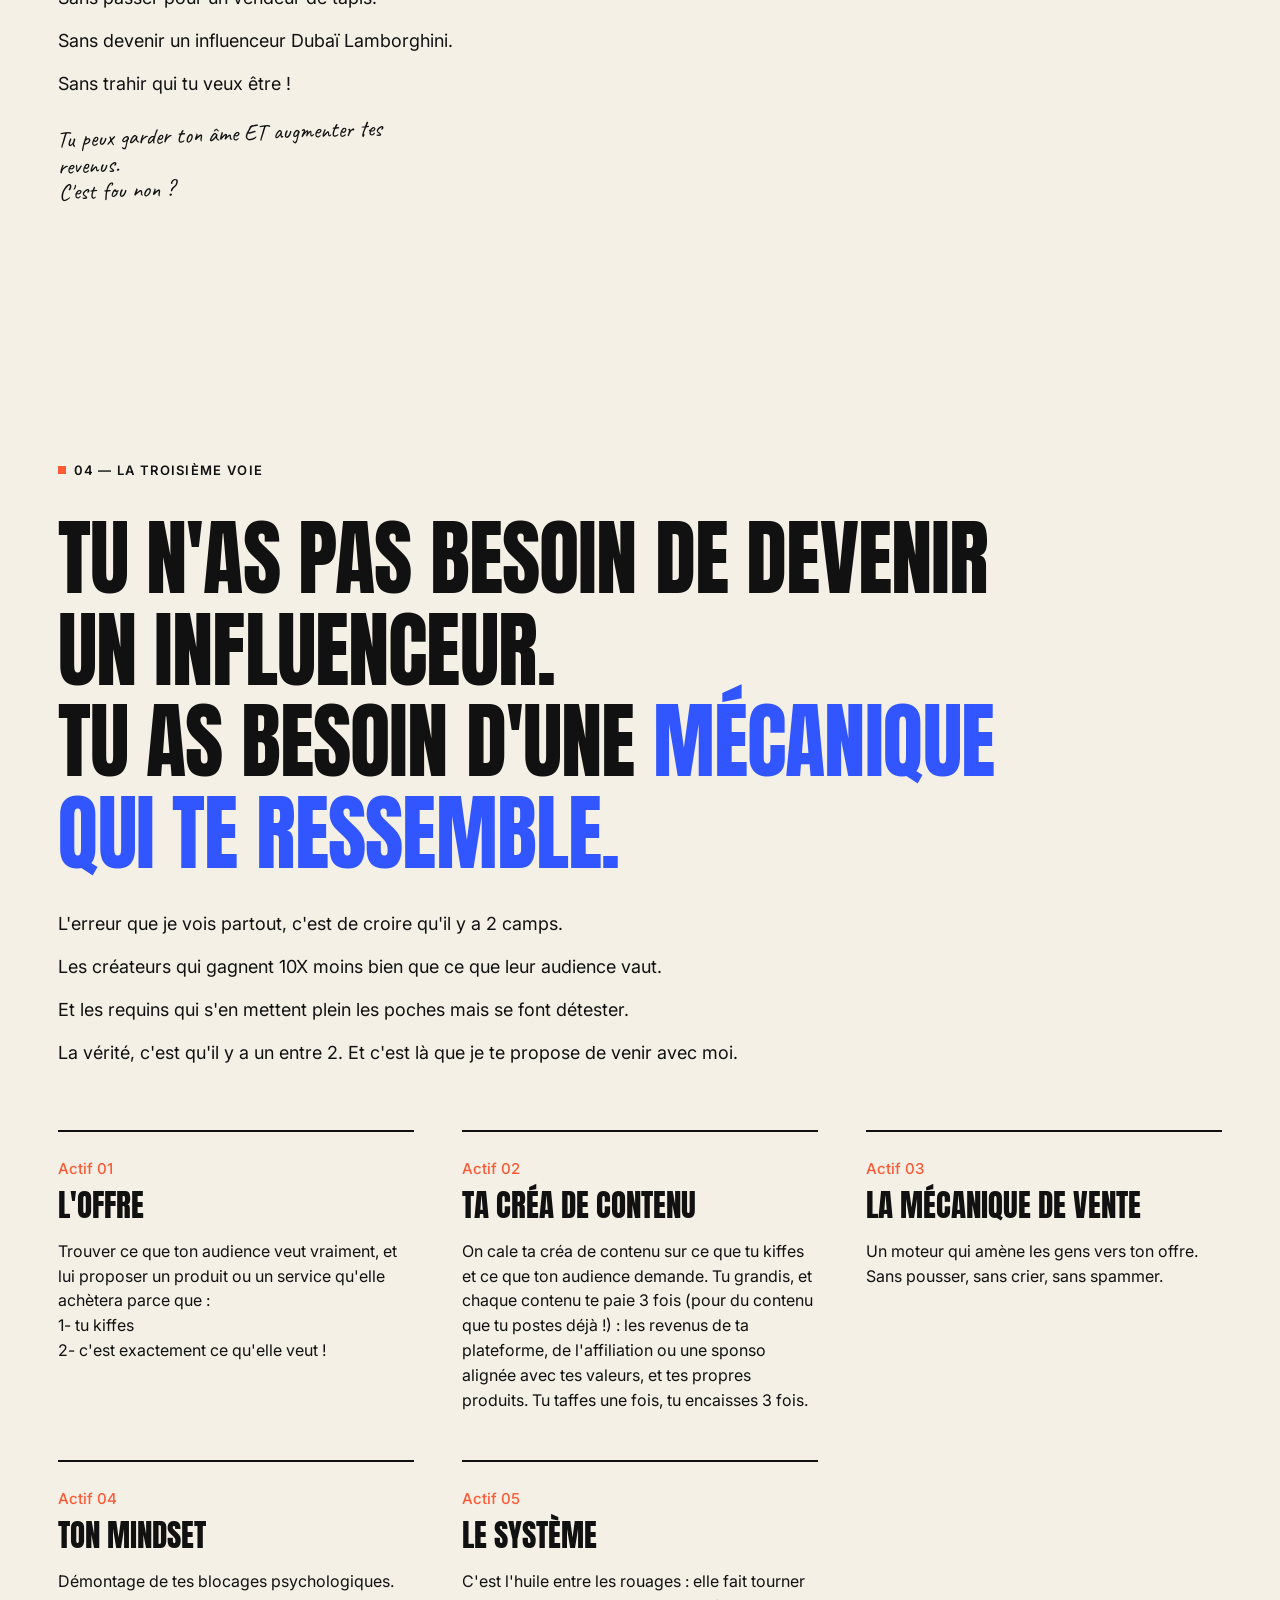
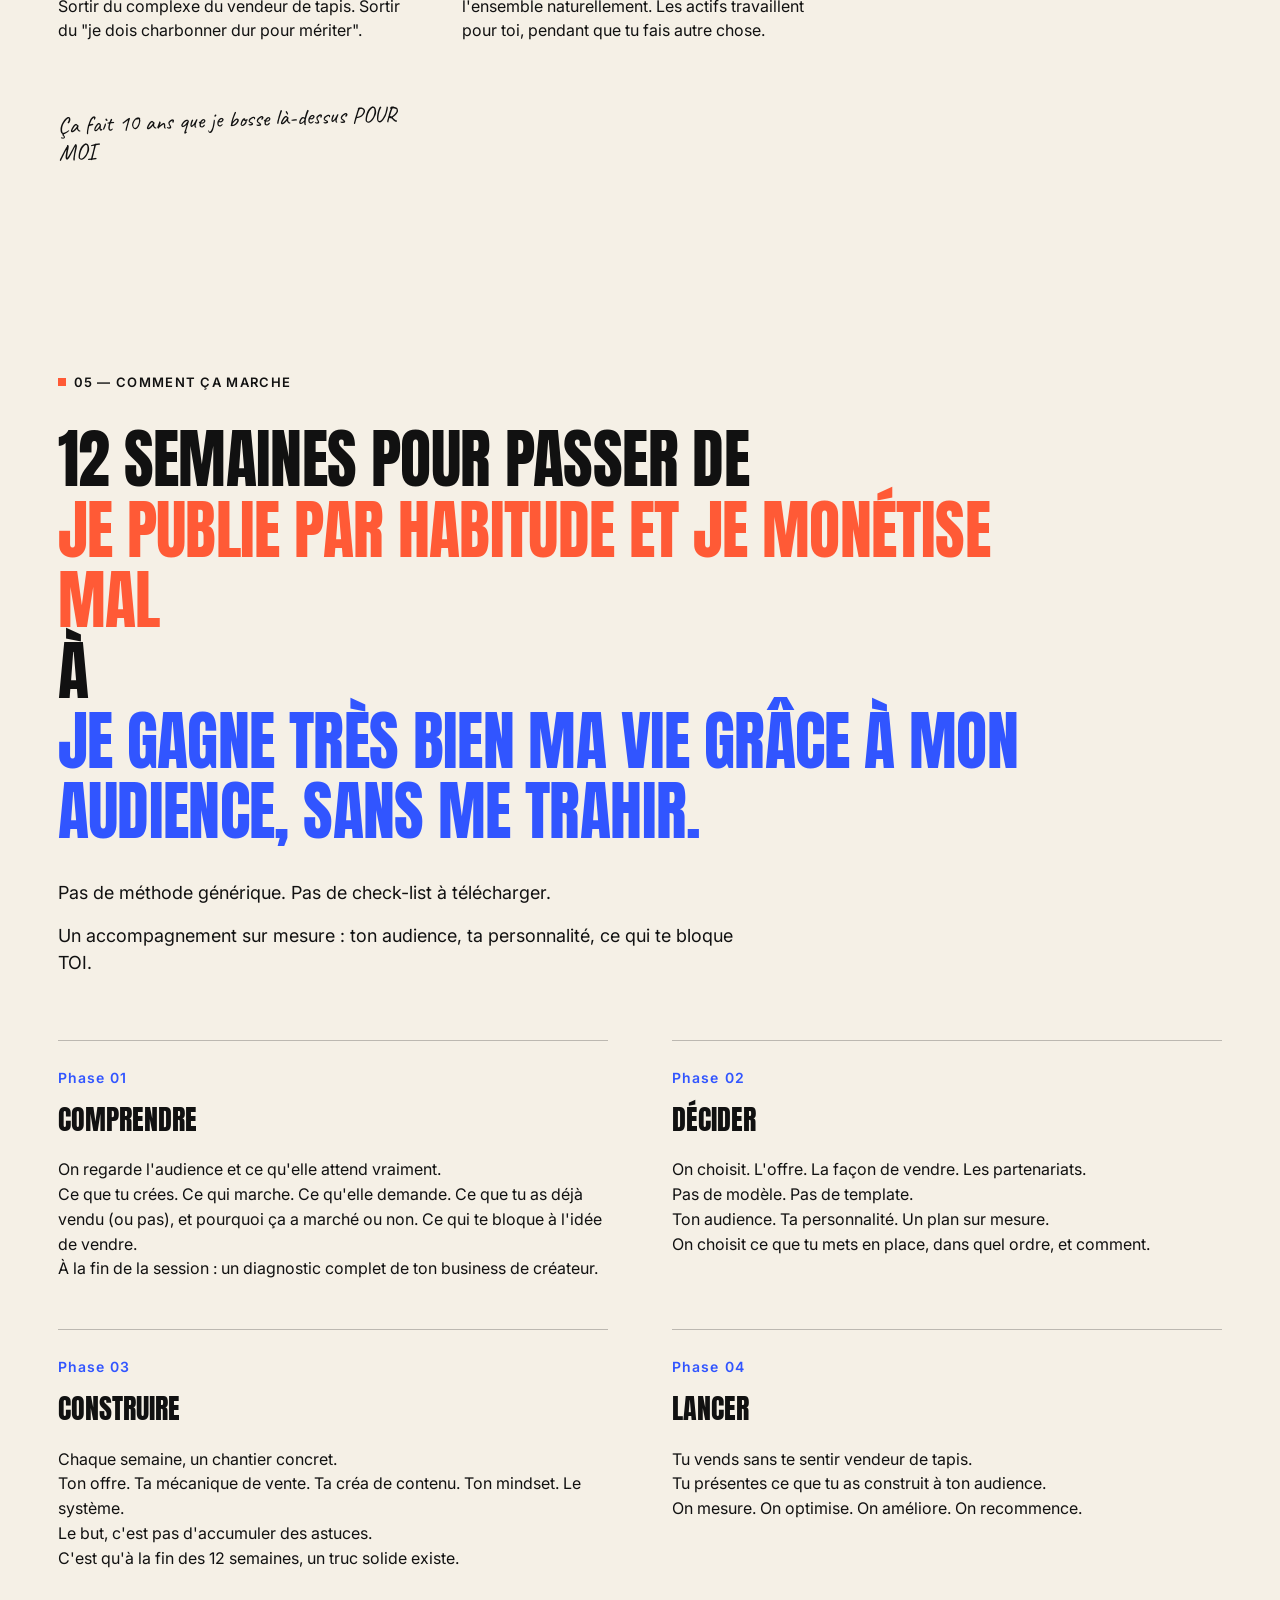
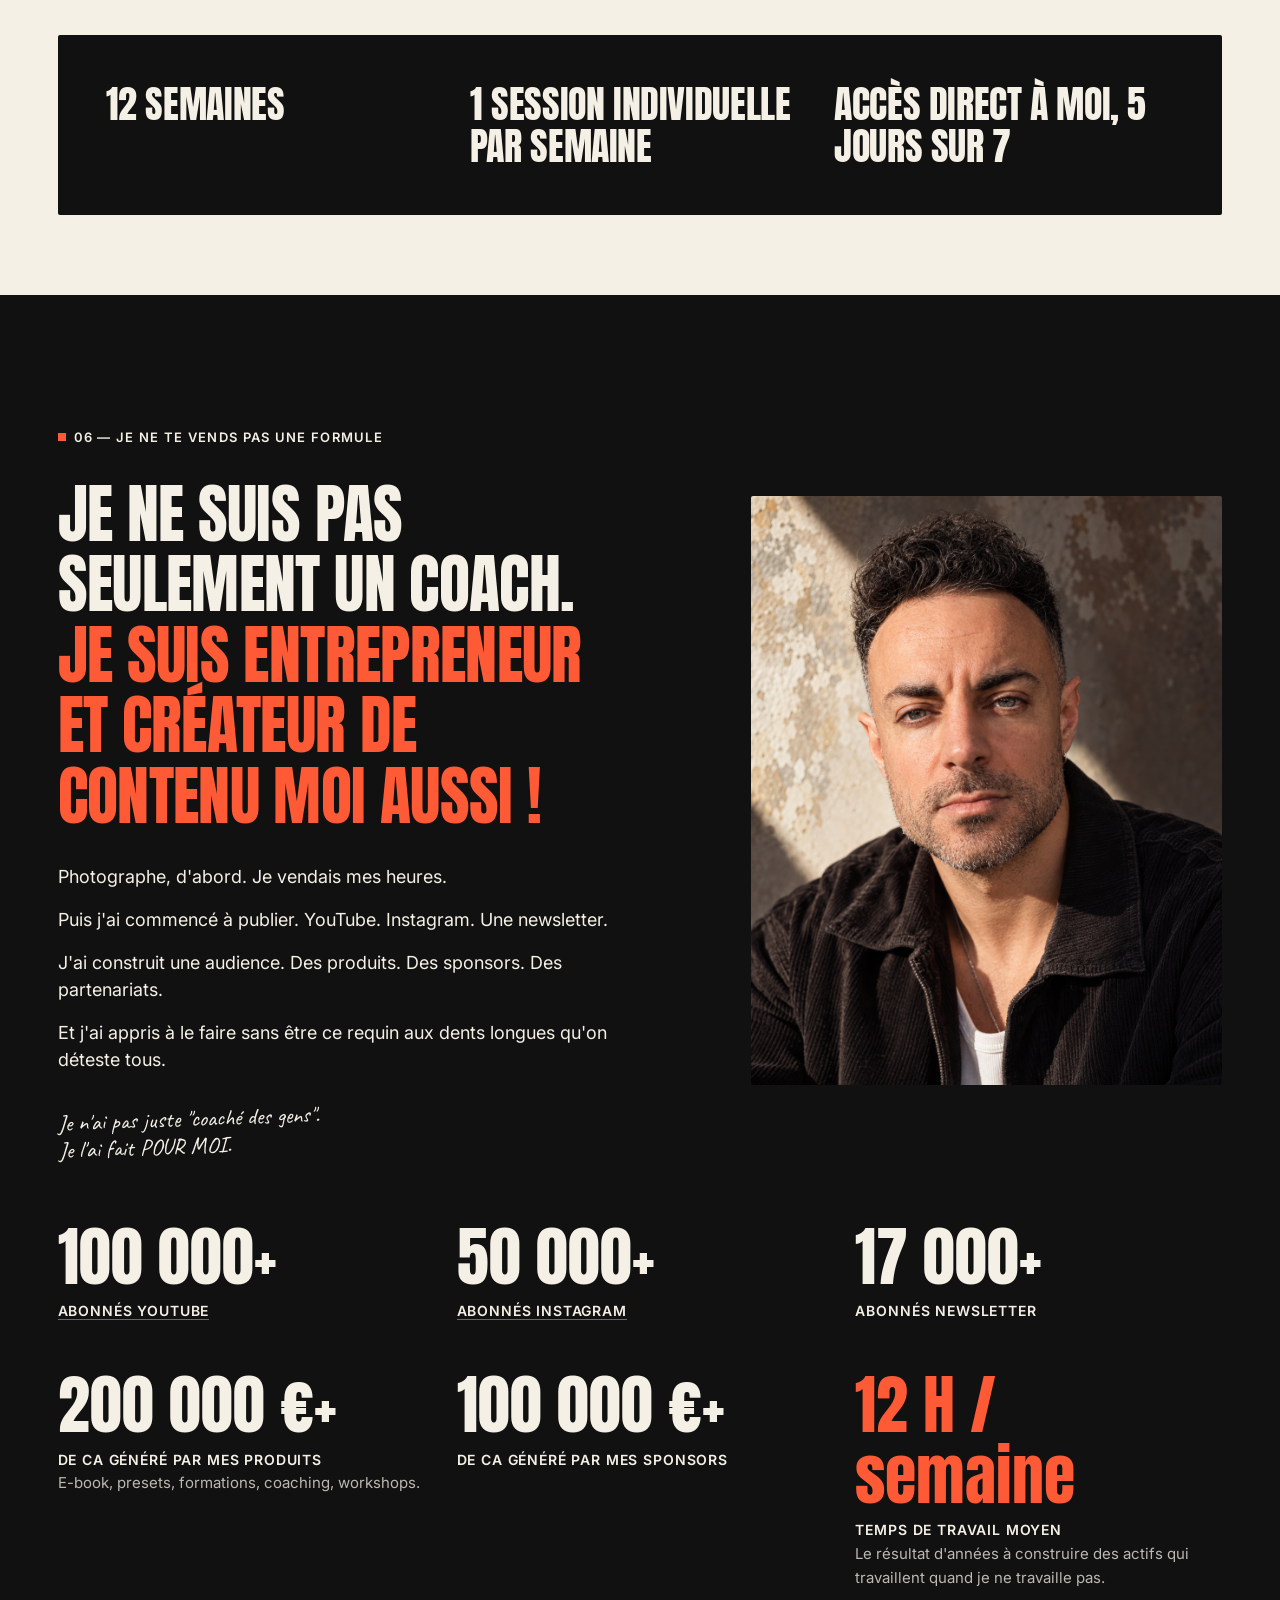
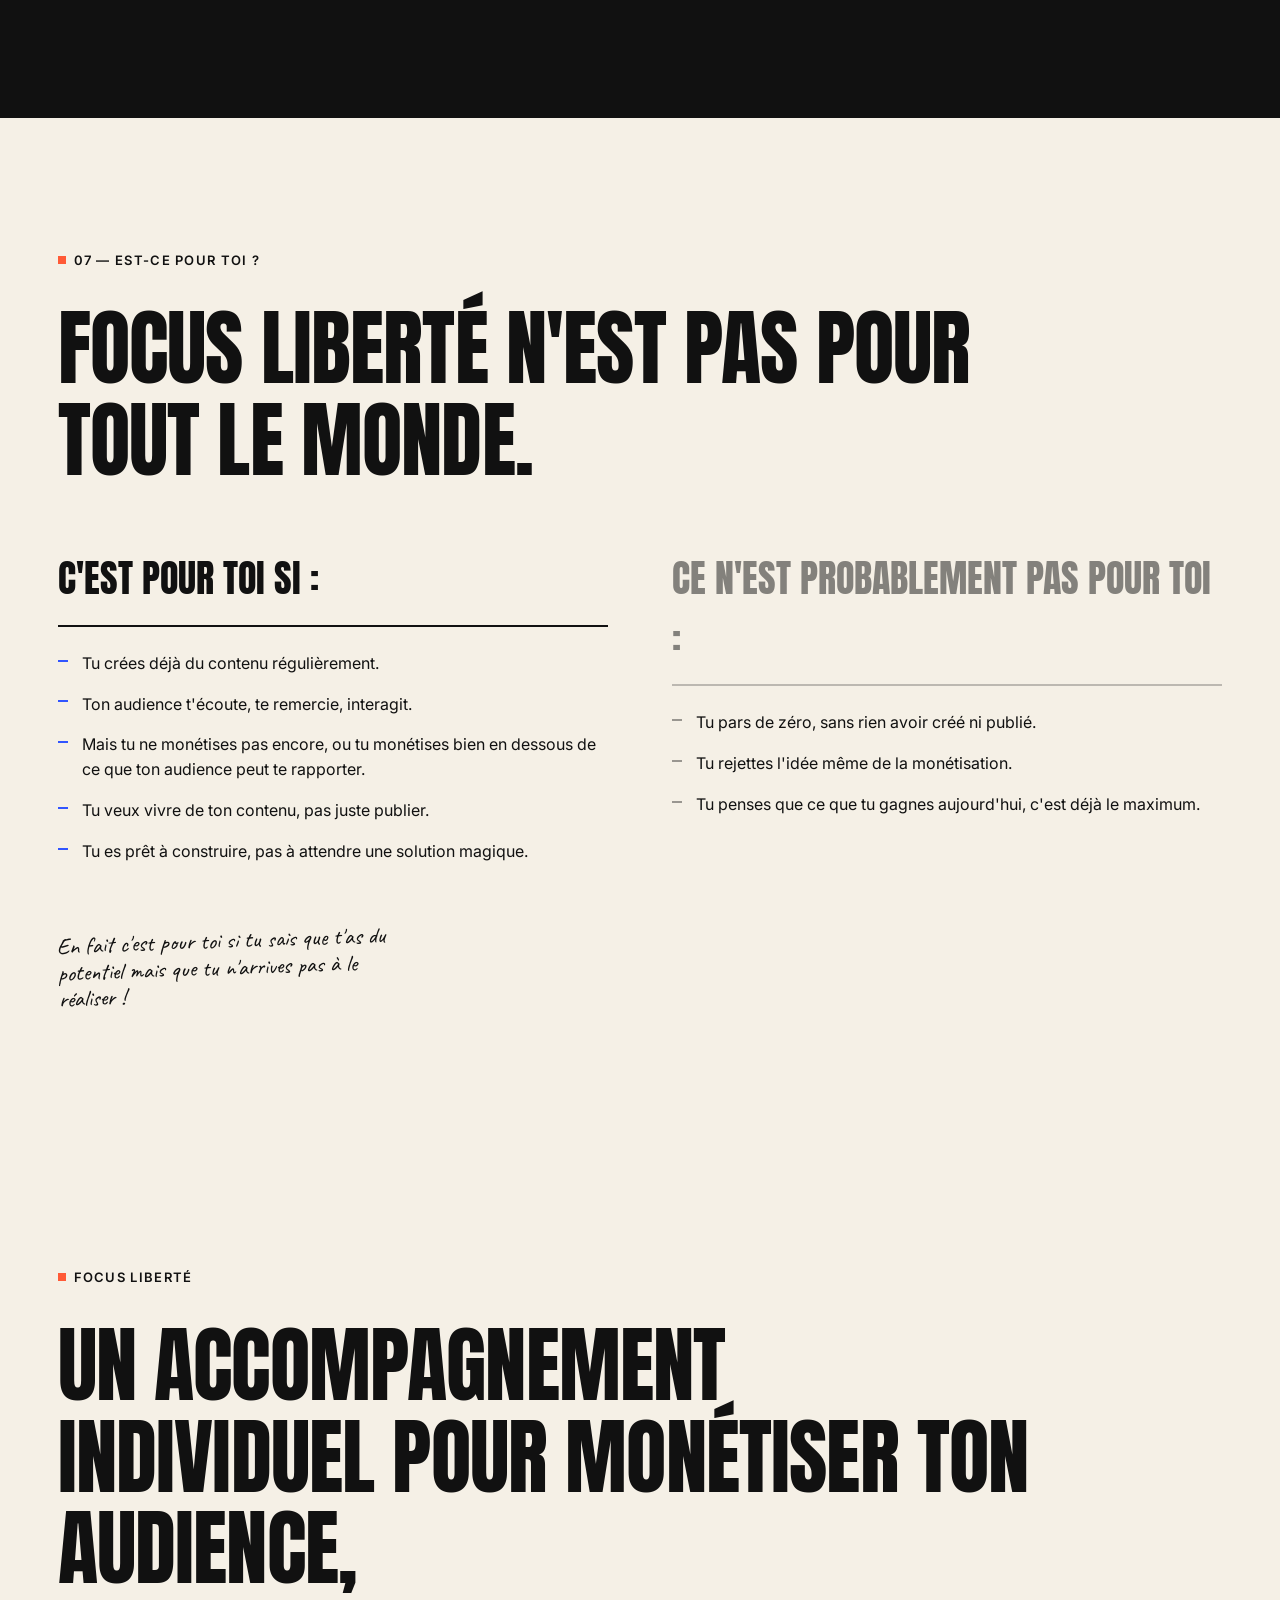
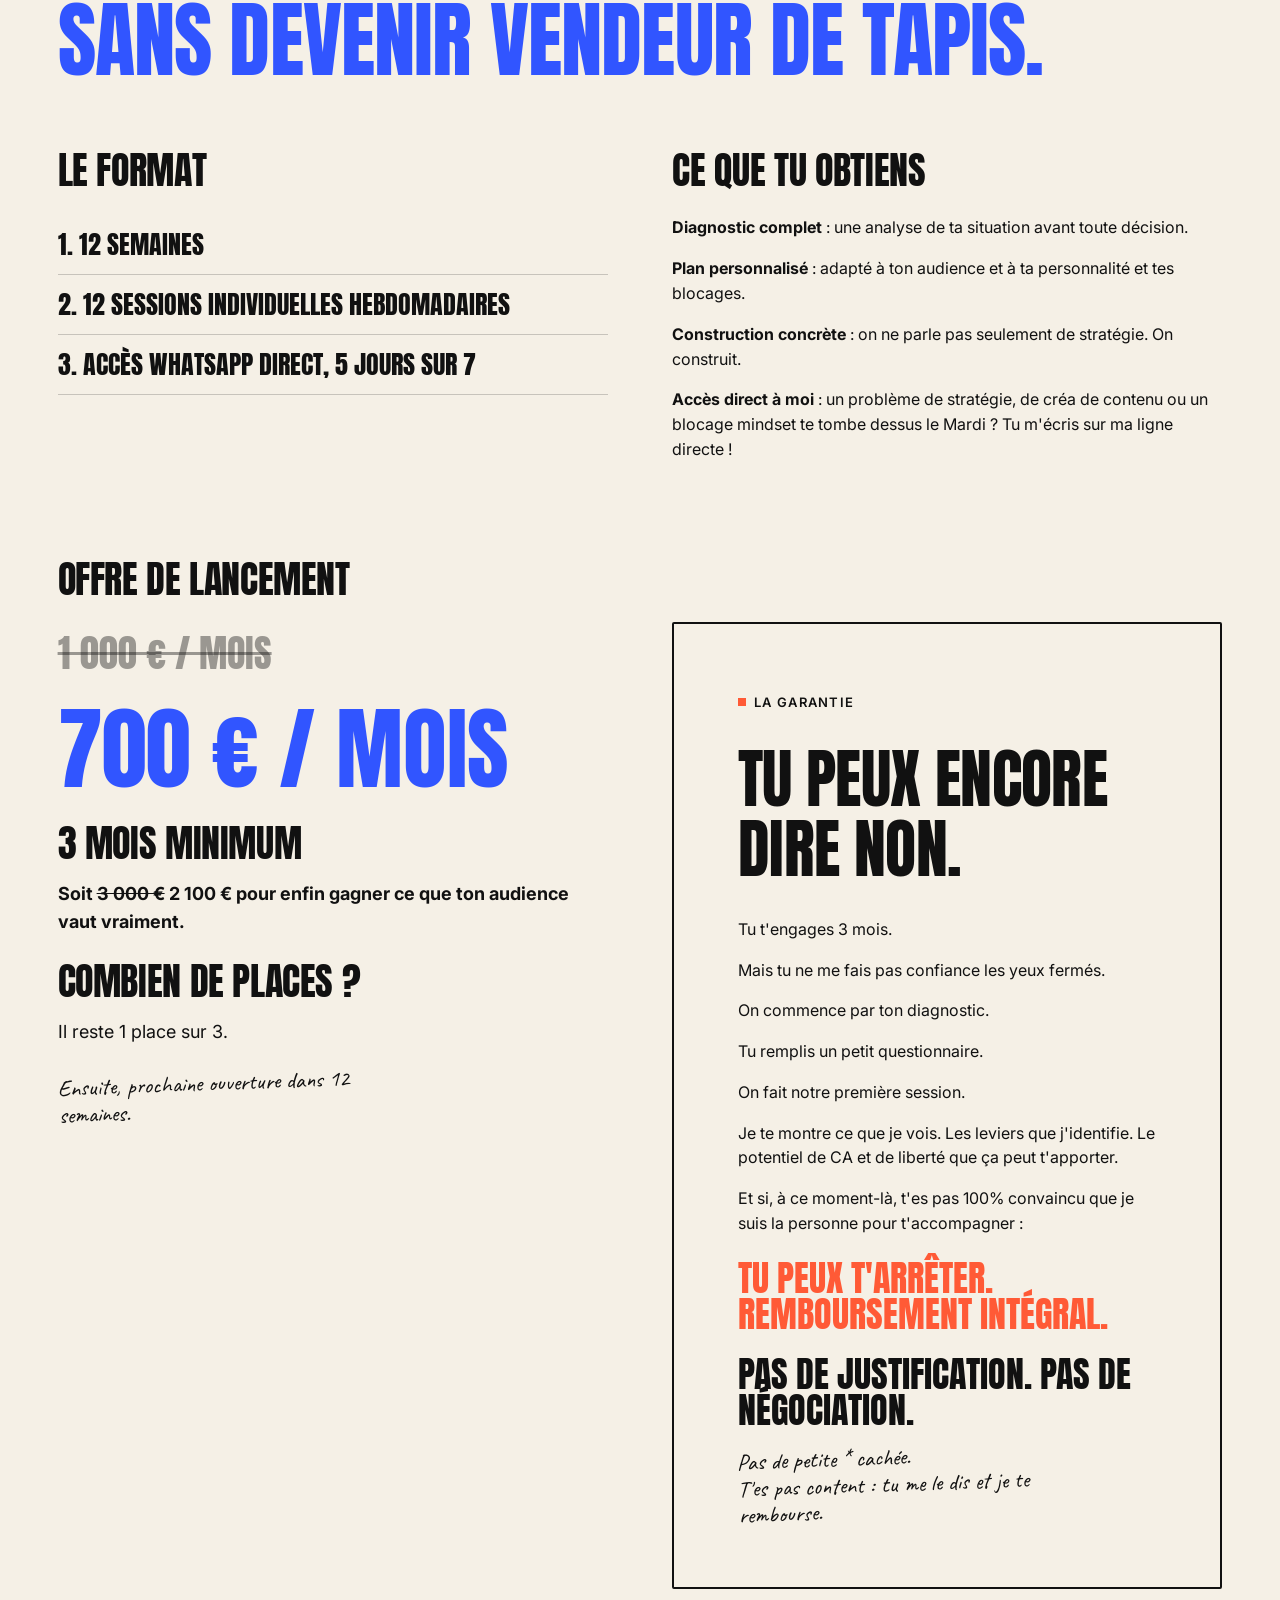
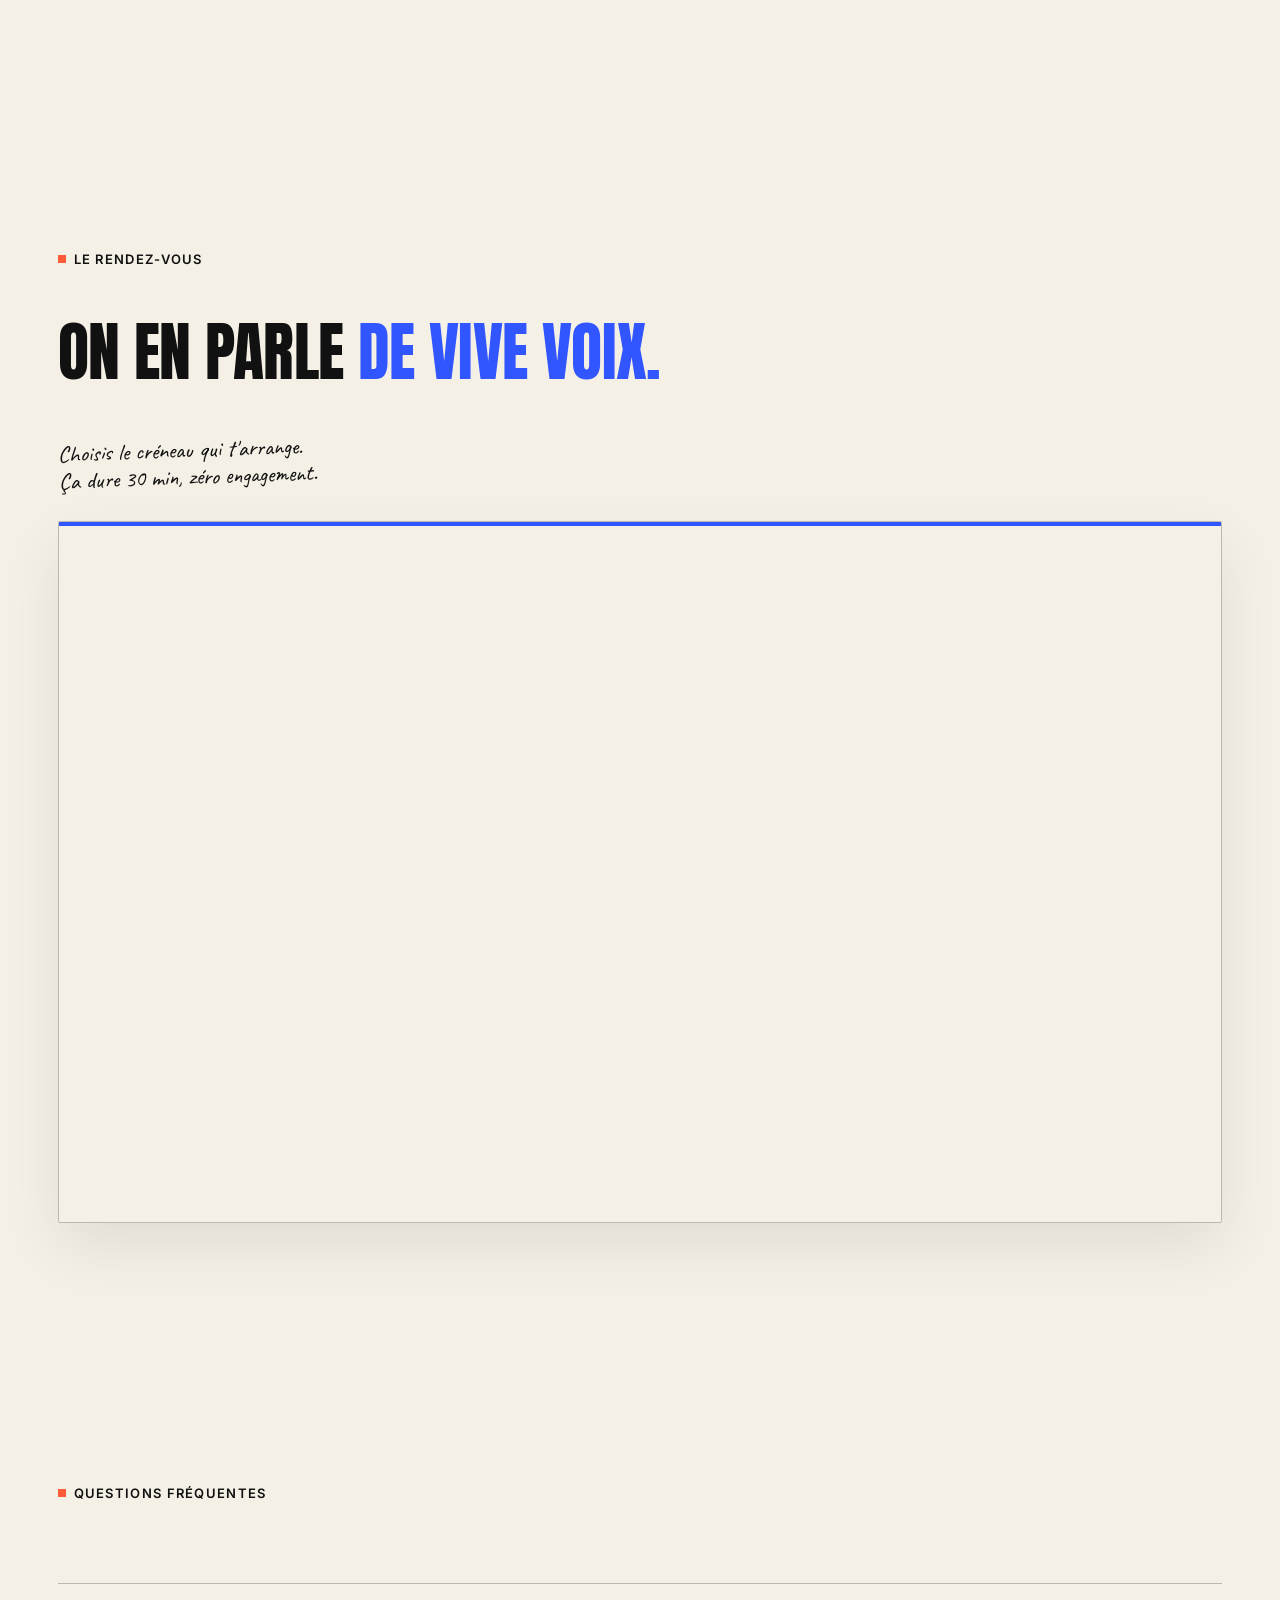
==== commit 48e5bfa4: "Corrections fautes" ====
--- a/index.html
+++ b/index.html
@@ -36,7 +36,7 @@
           <p>Mais les remerciements, ça crée pas de la liberté !</p>
           <p>T'as déjà fait le plus dur : des gens te lisent, t'écoutent, te font confiance.</p>
           <p>Ce qui te manque, ce n'est pas plus d'audience.</p>
-          <p>C'est une mécanique pour en convertir leur envie de consommer ton contenu en €€€.</p>
+          <p>C'est une mécanique pour convertir leur envie de consommer ton contenu en €€€.</p>
           <p><strong>Sans devenir "vendeur de tapis".</strong></p>
         </div>
 
@@ -98,7 +98,7 @@
           <p>Eux ont trouvé la mécanique. Toi tu attends encore que ça se fasse tout seul.</p>
           <p>Ou tu vends déjà, mais 10 fois moins que ce que ton audience vaut vraiment.</p>
           <p>Tu continues de charbonner pour créer du contenu. Pour de la visibilité. Pour des likes.</p>
-          <p>Presque 0€ sur ton compte.</p>
+          <p>Mais presque 0€ sur ton compte.</p>
           <p>Ton travail n'achète ni plus de temps, ni plus de liberté, ni plus de kiff.</p>
           <p>Il nourrit juste... une habitude.</p>
         </div>
@@ -111,7 +111,7 @@
         </h2>
 
         <div class="prose prose-stack body-lg" style="margin-top: var(--s4);">
-          <p>Continuer à vendre tes heures encore 6 mois.</p>
+          <p>Continue à vendre tes heures encore 6 mois.</p>
           <p>Regarde ton audience continuer de te remercier pendant que tu fournis du travail gratuit.</p>
           <p>Et un jour : la fatigue, les factures, le doute... Et tu vas l'envisager :</p>
           <p>Le retour aux 35h avec un boss.</p>
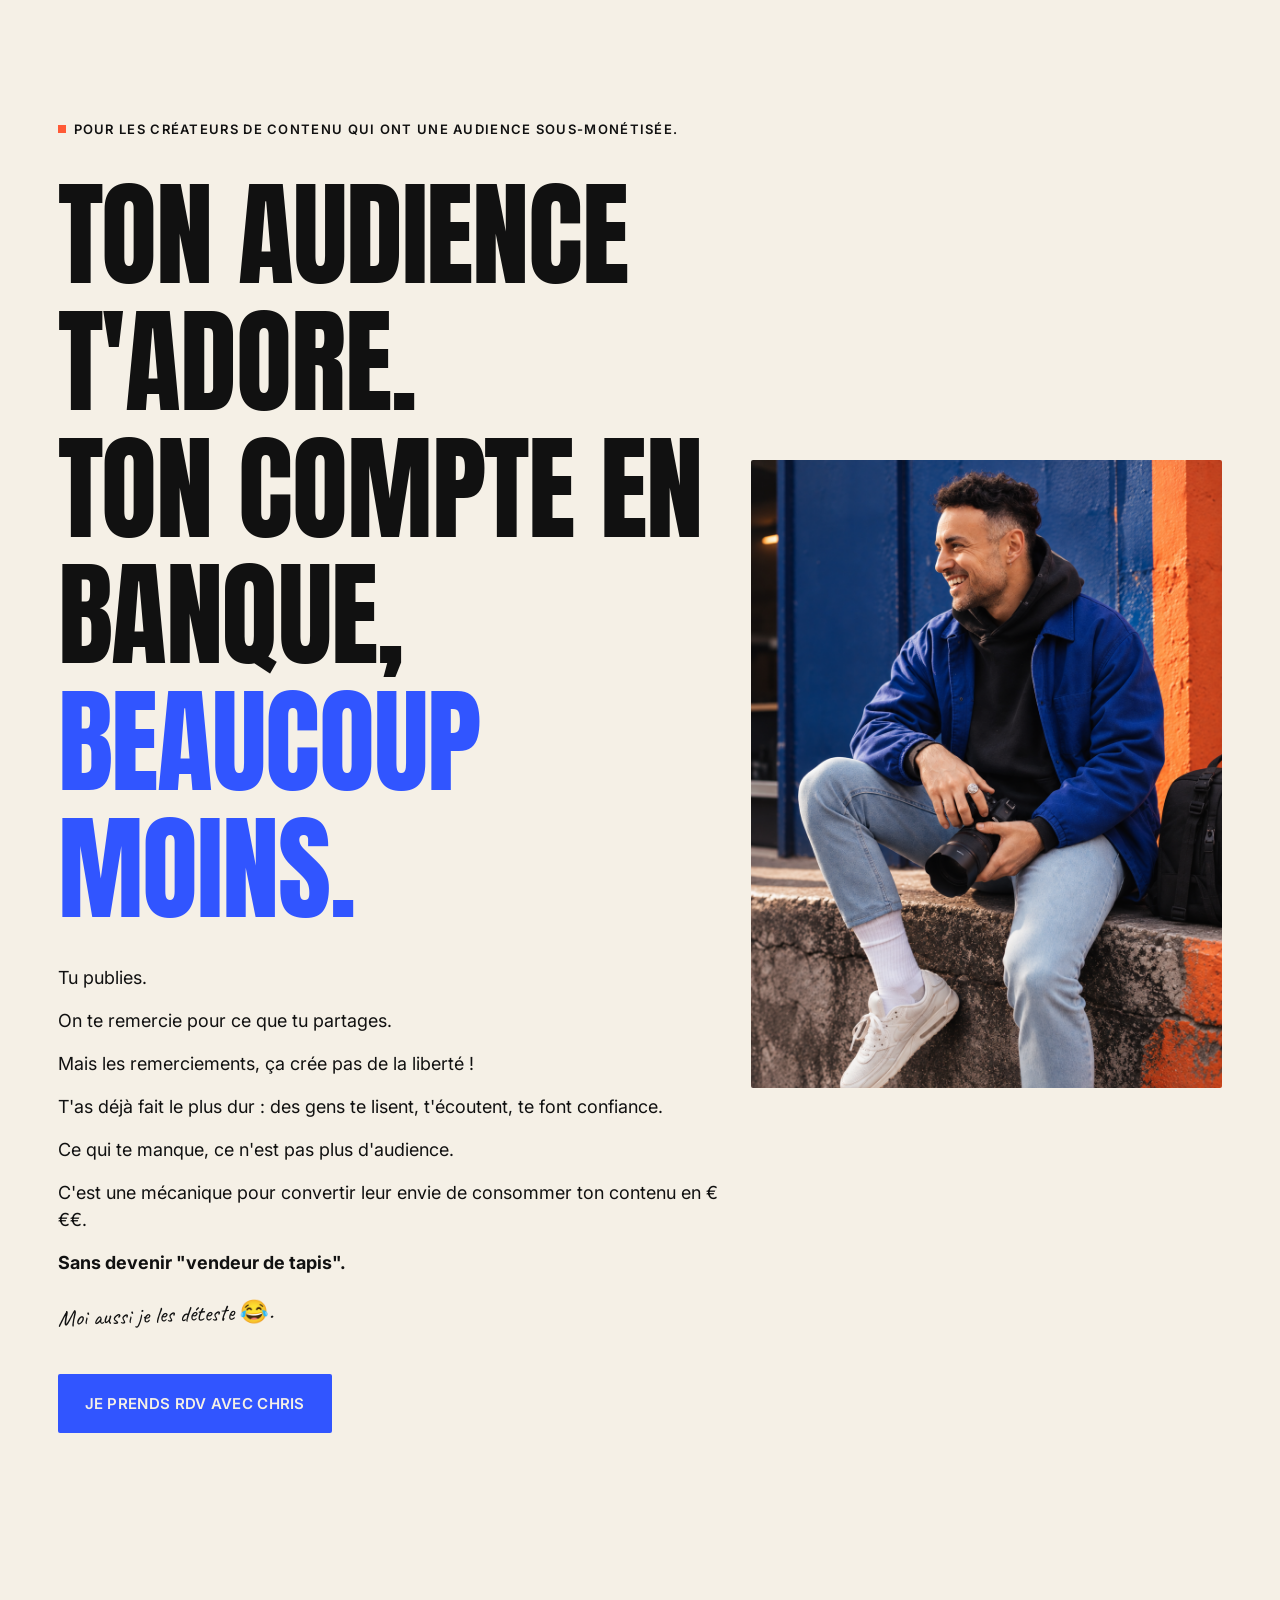
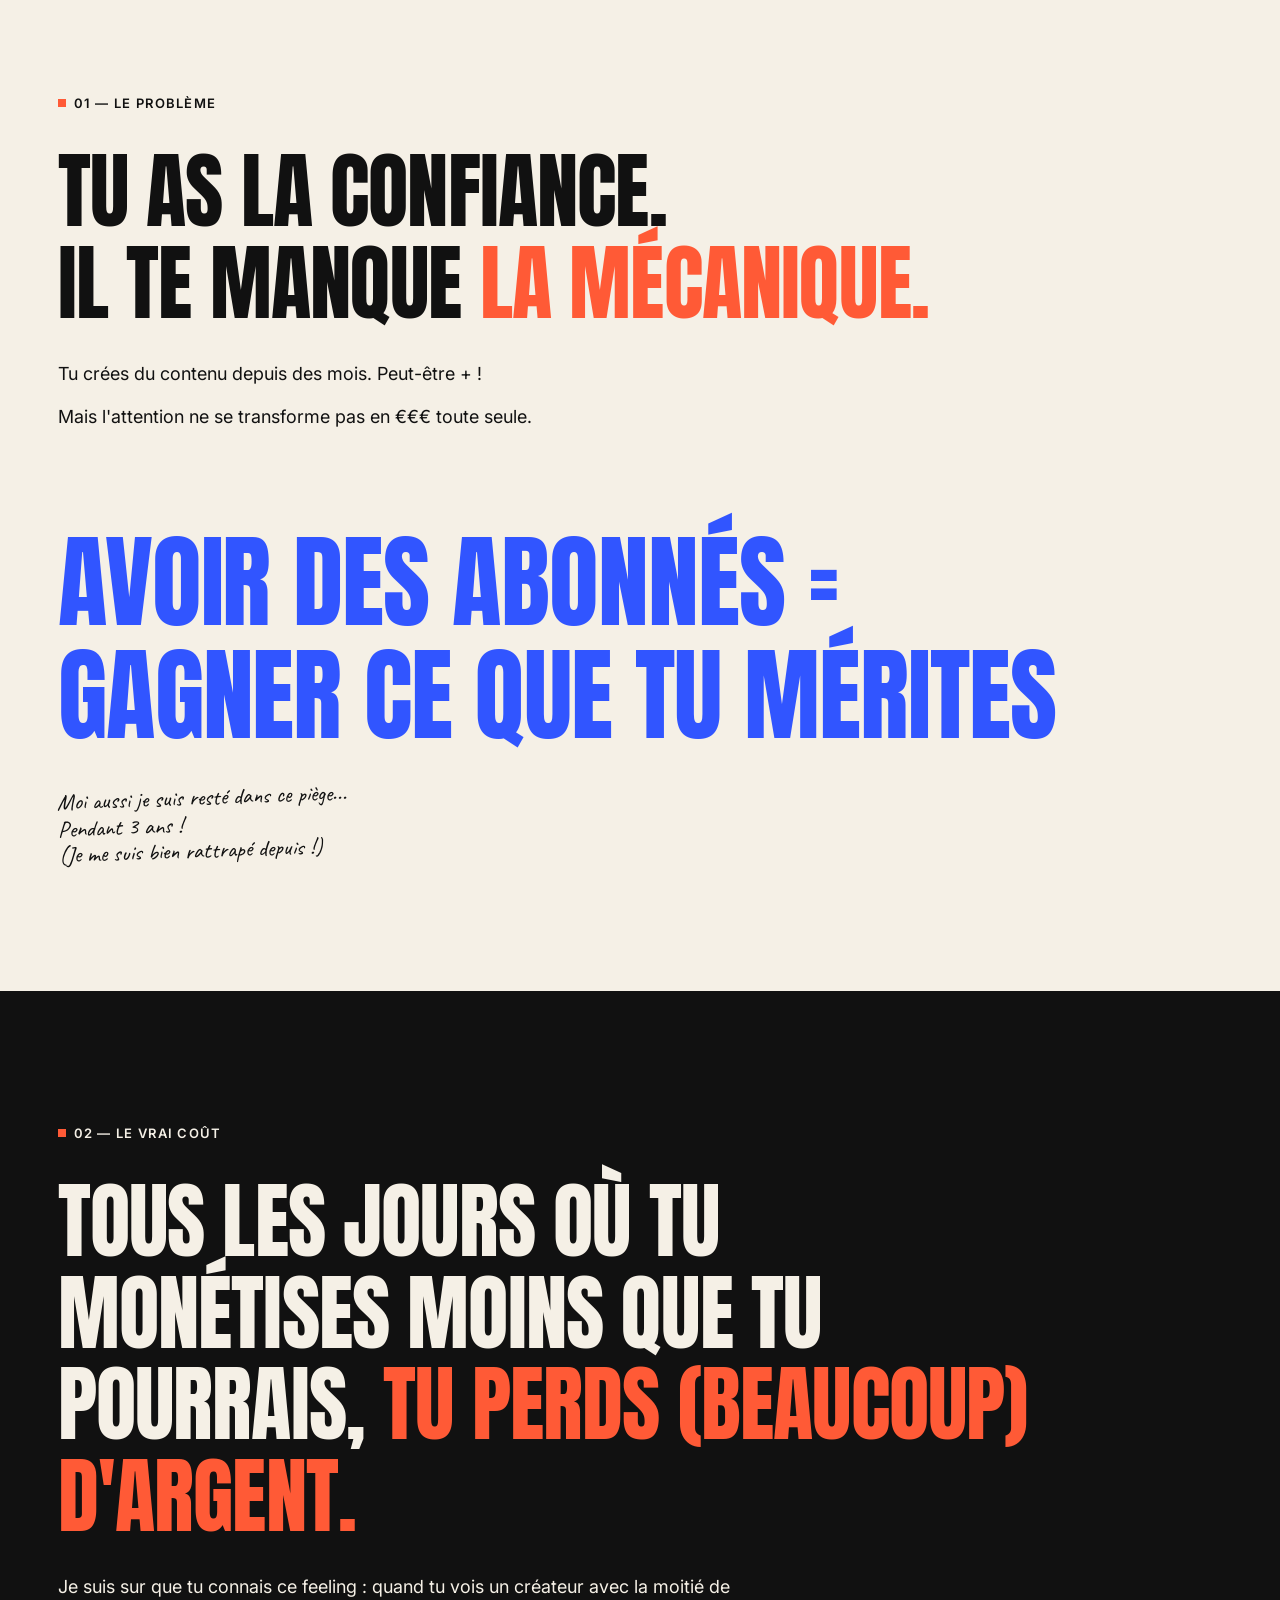
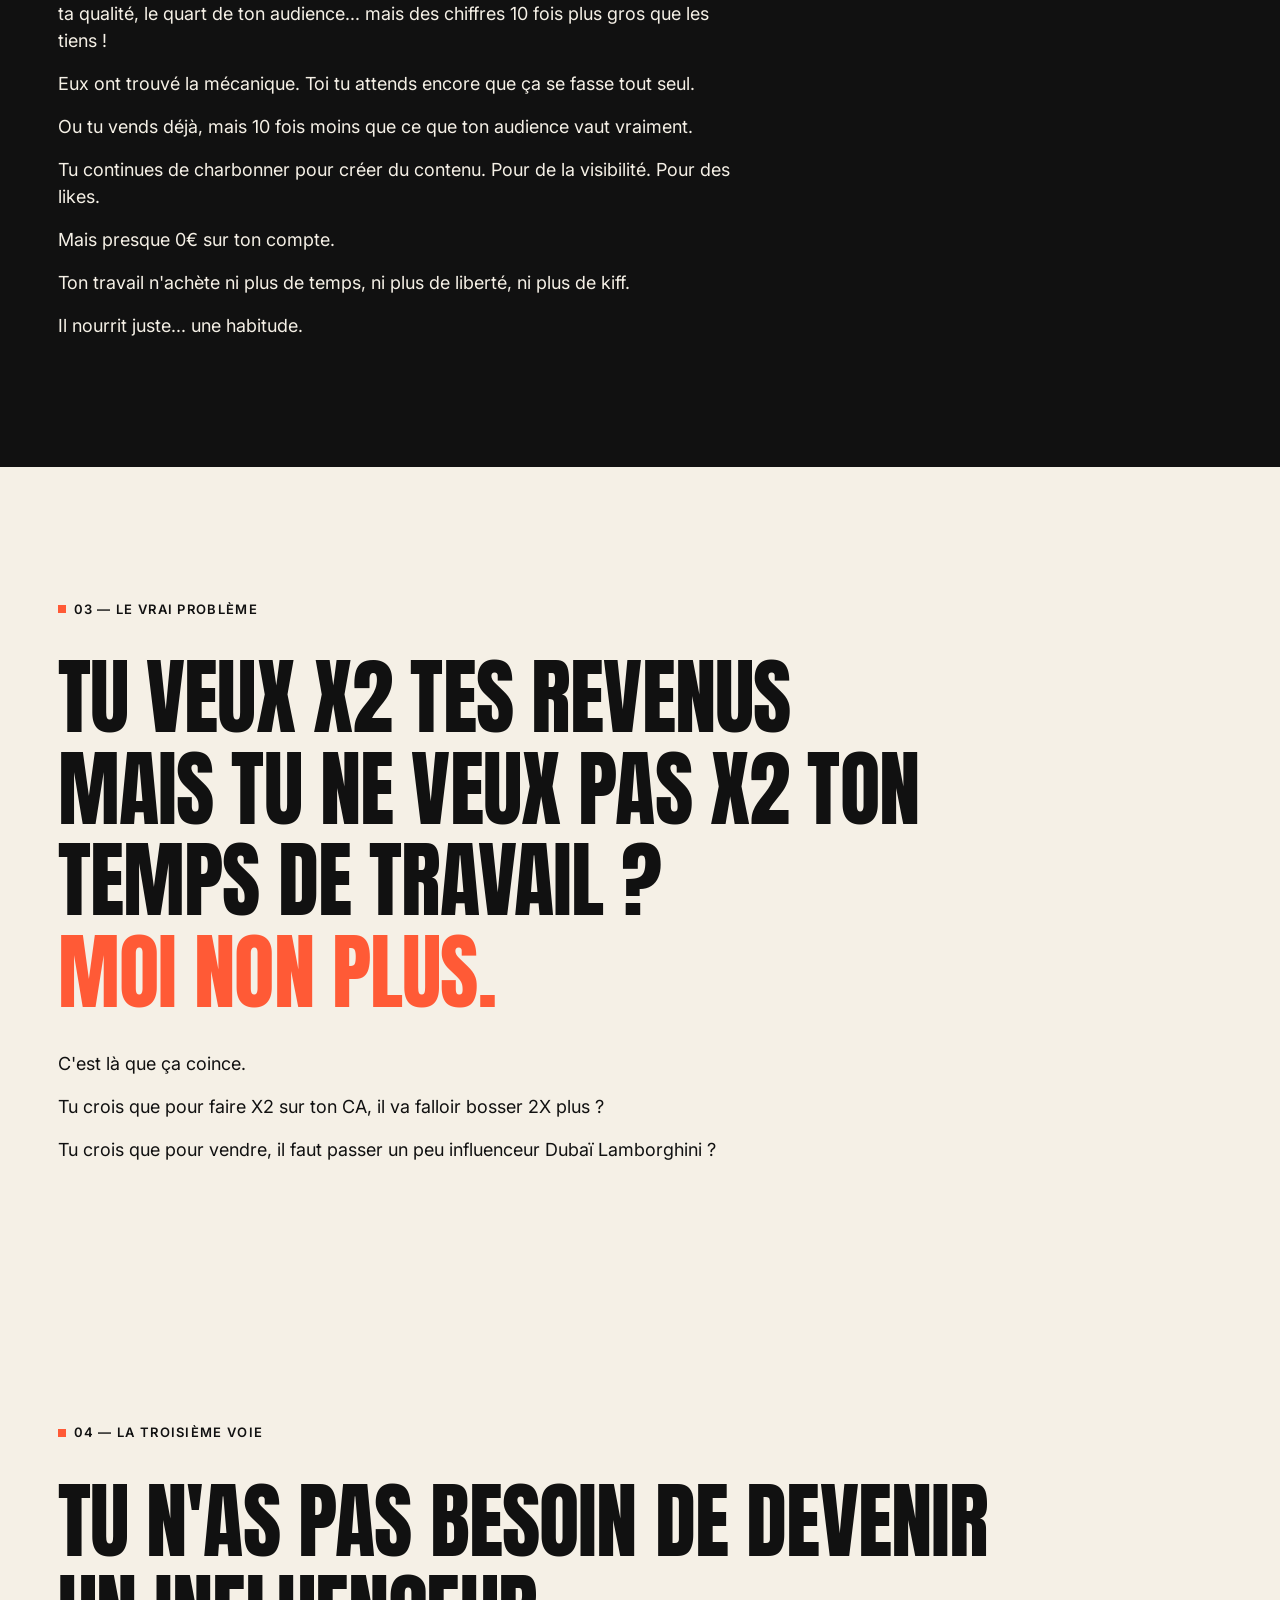
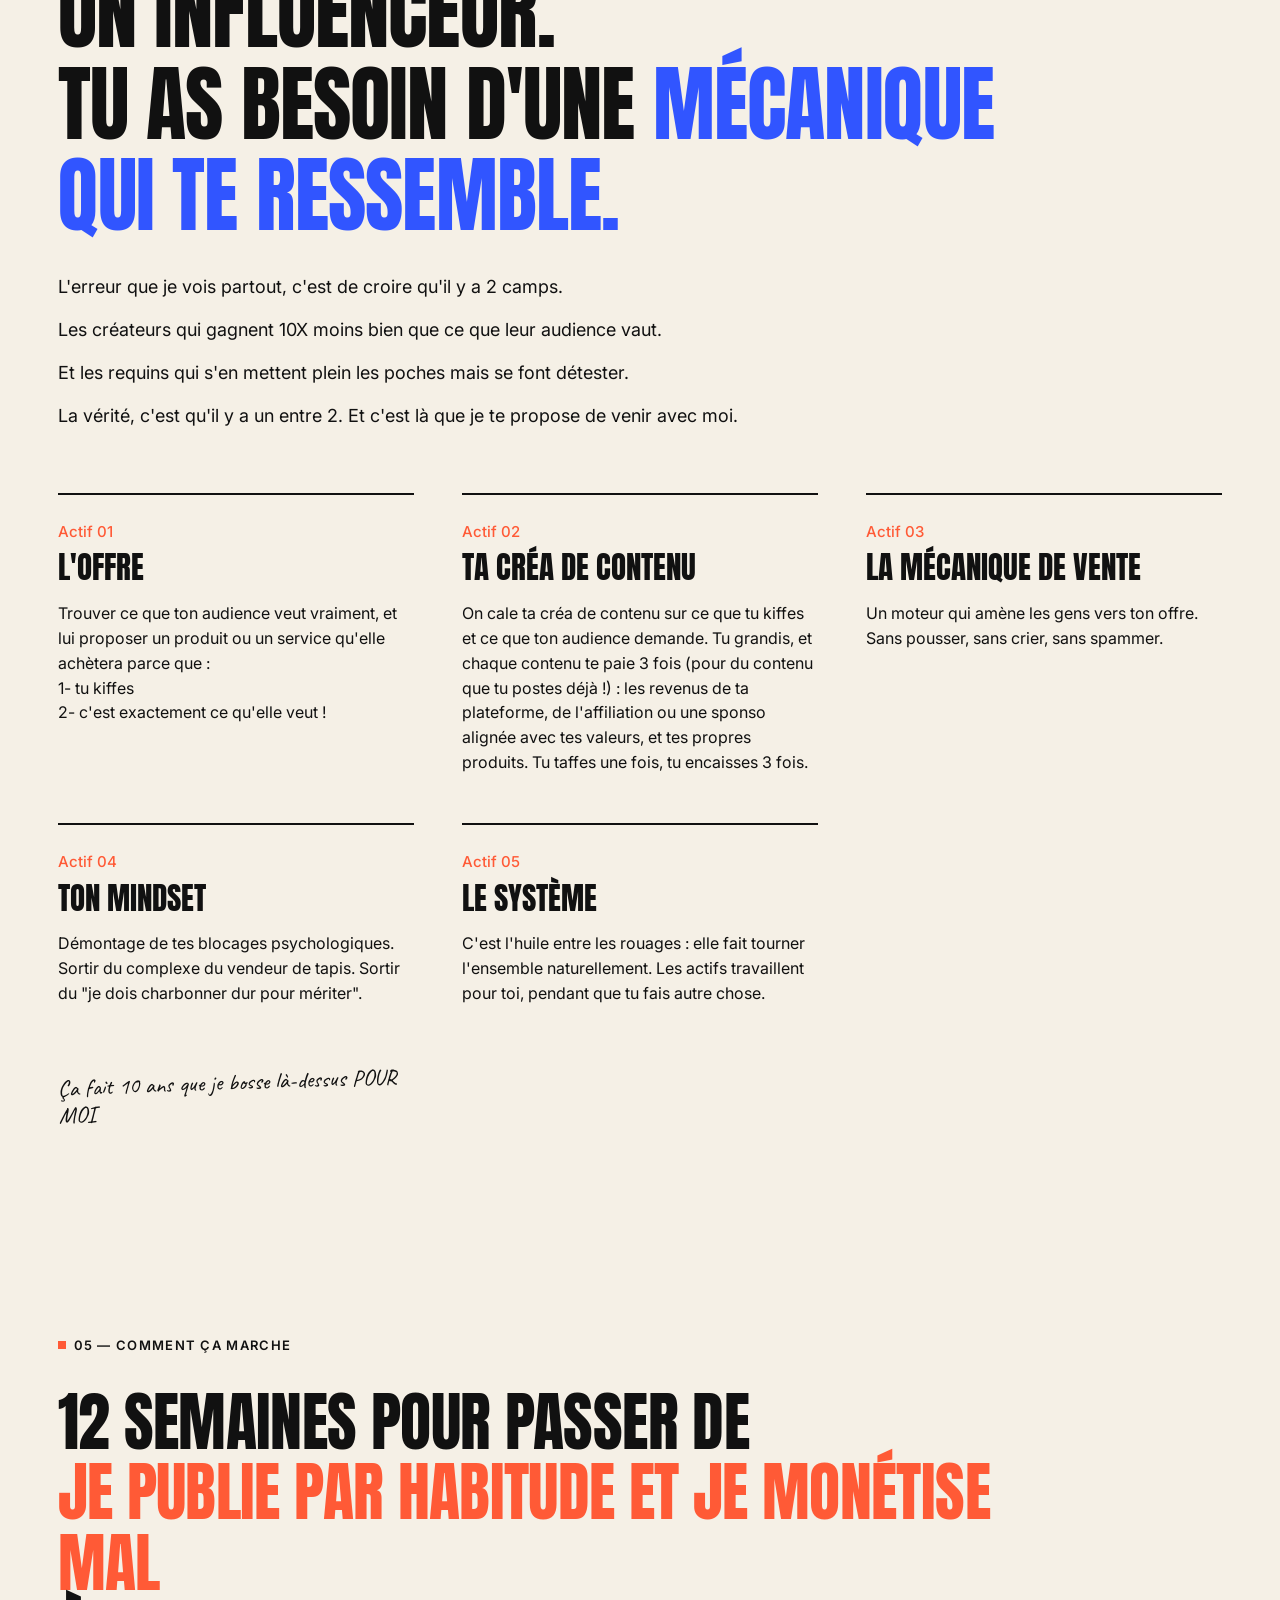
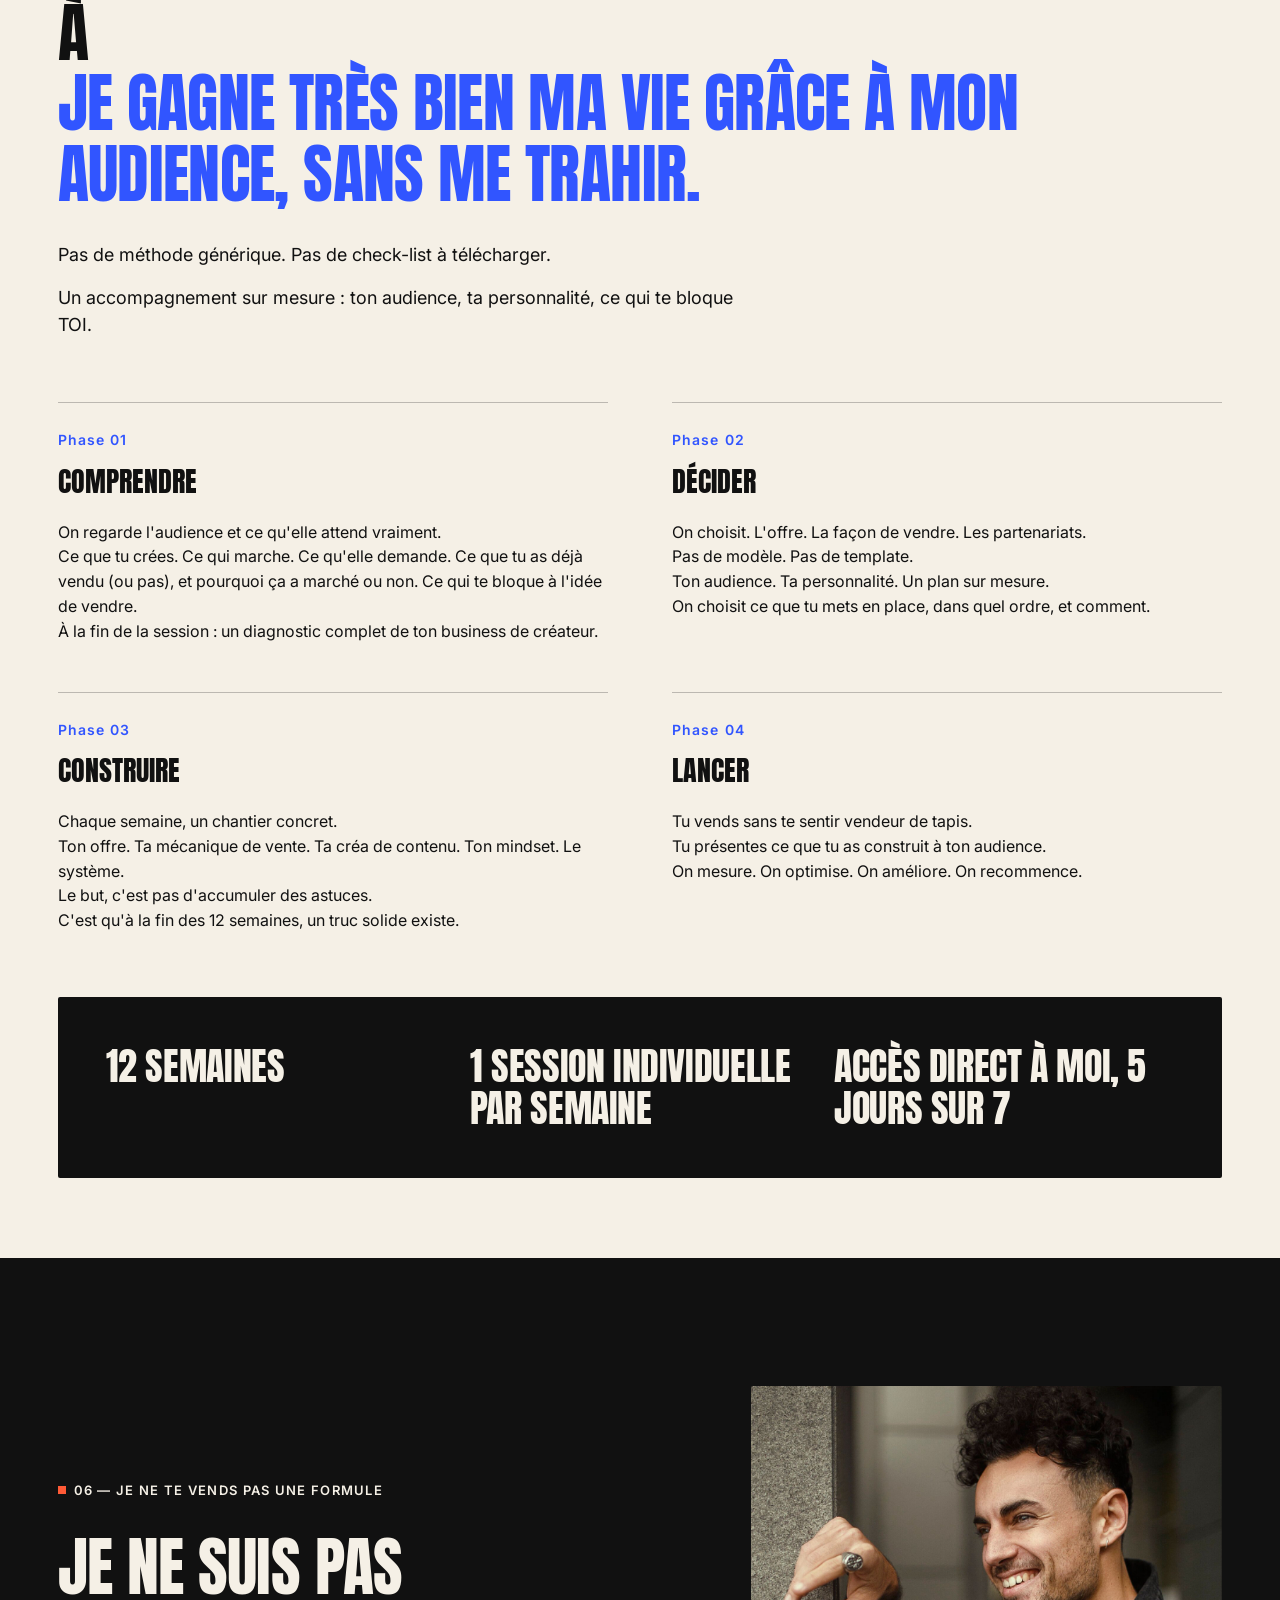
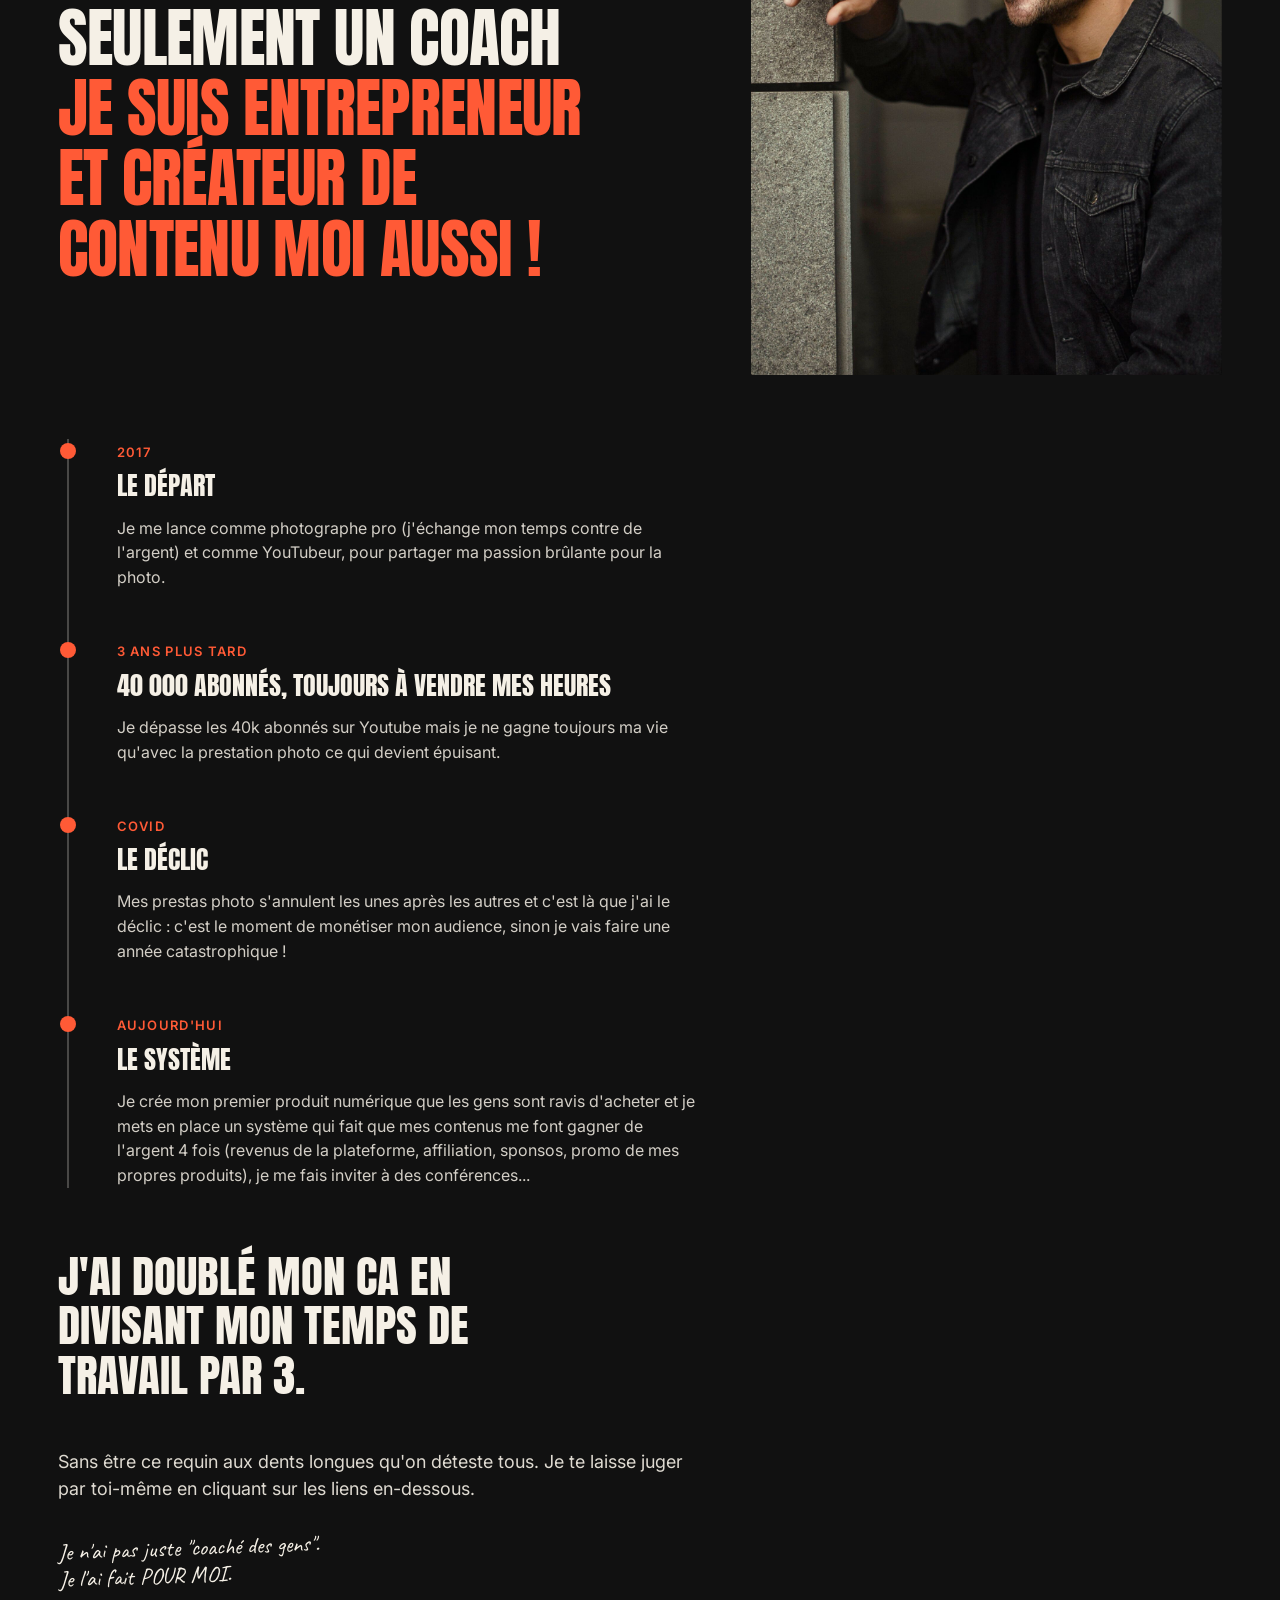
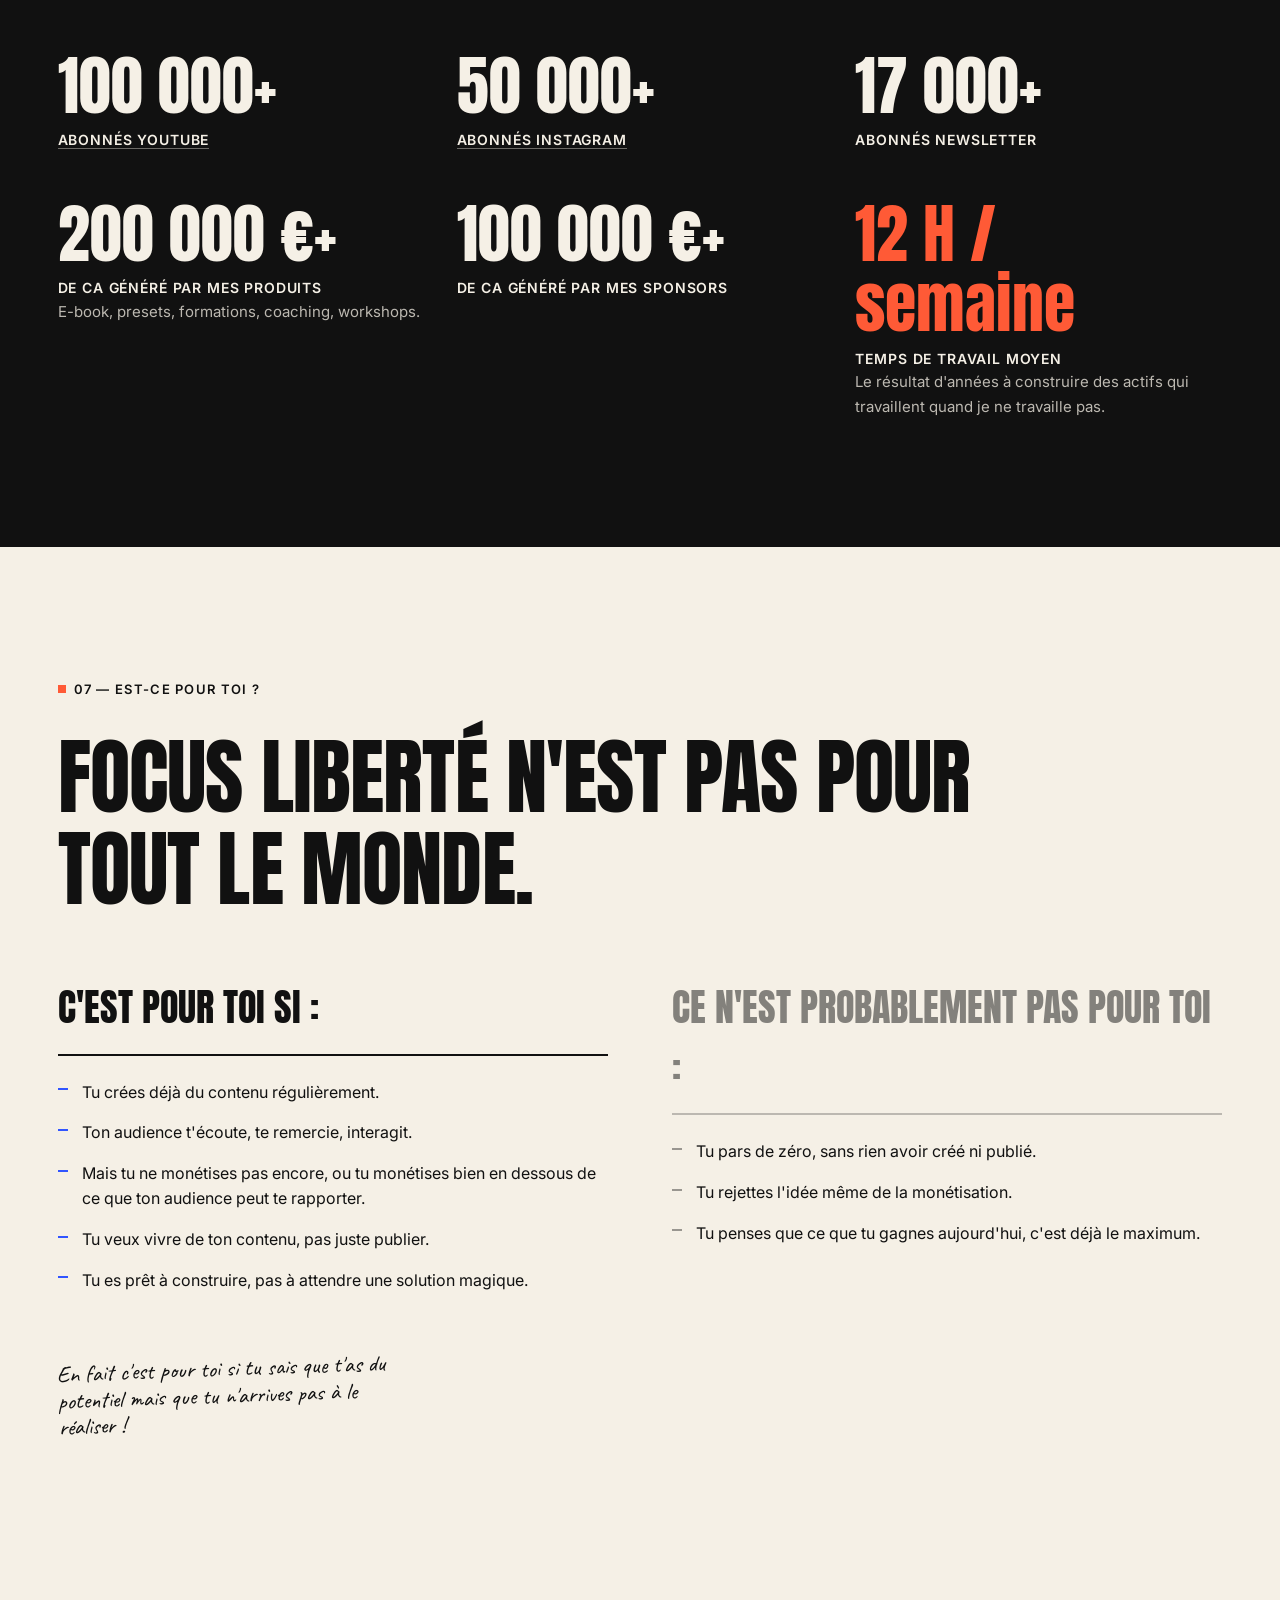
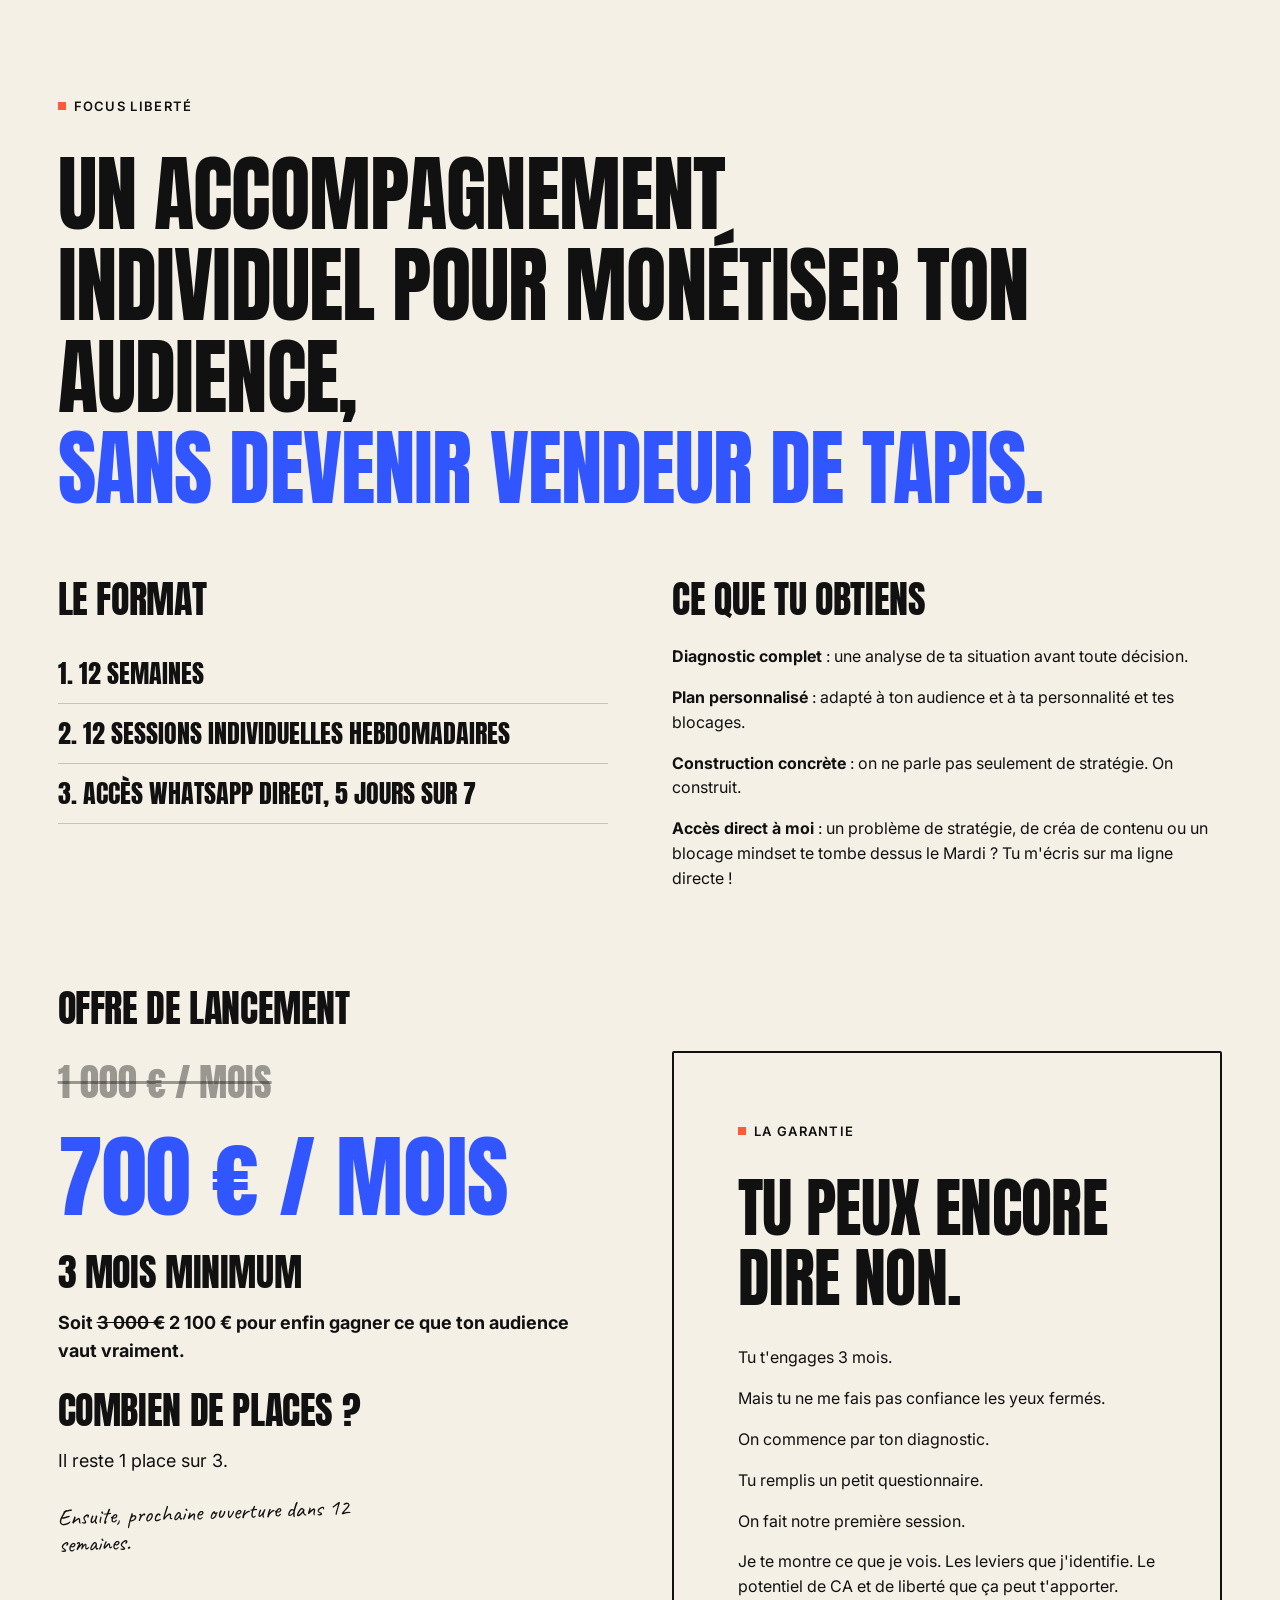
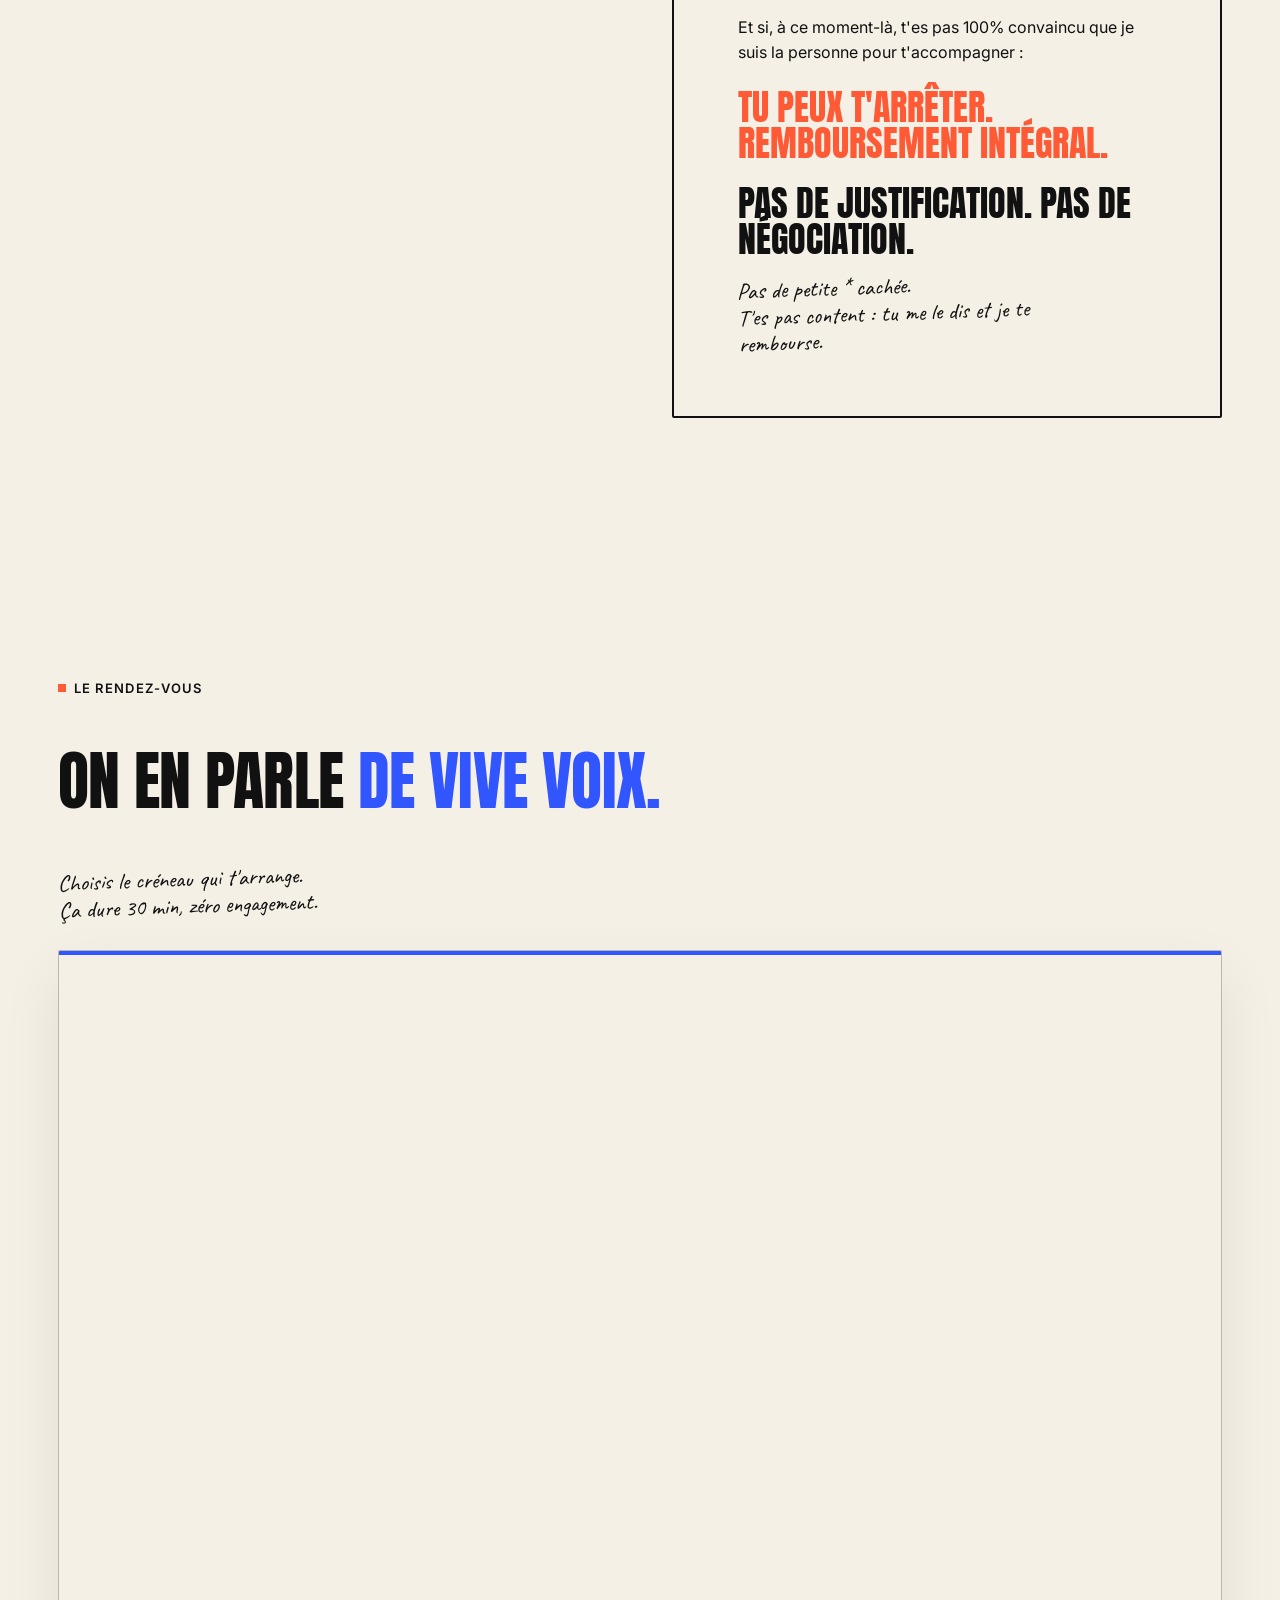
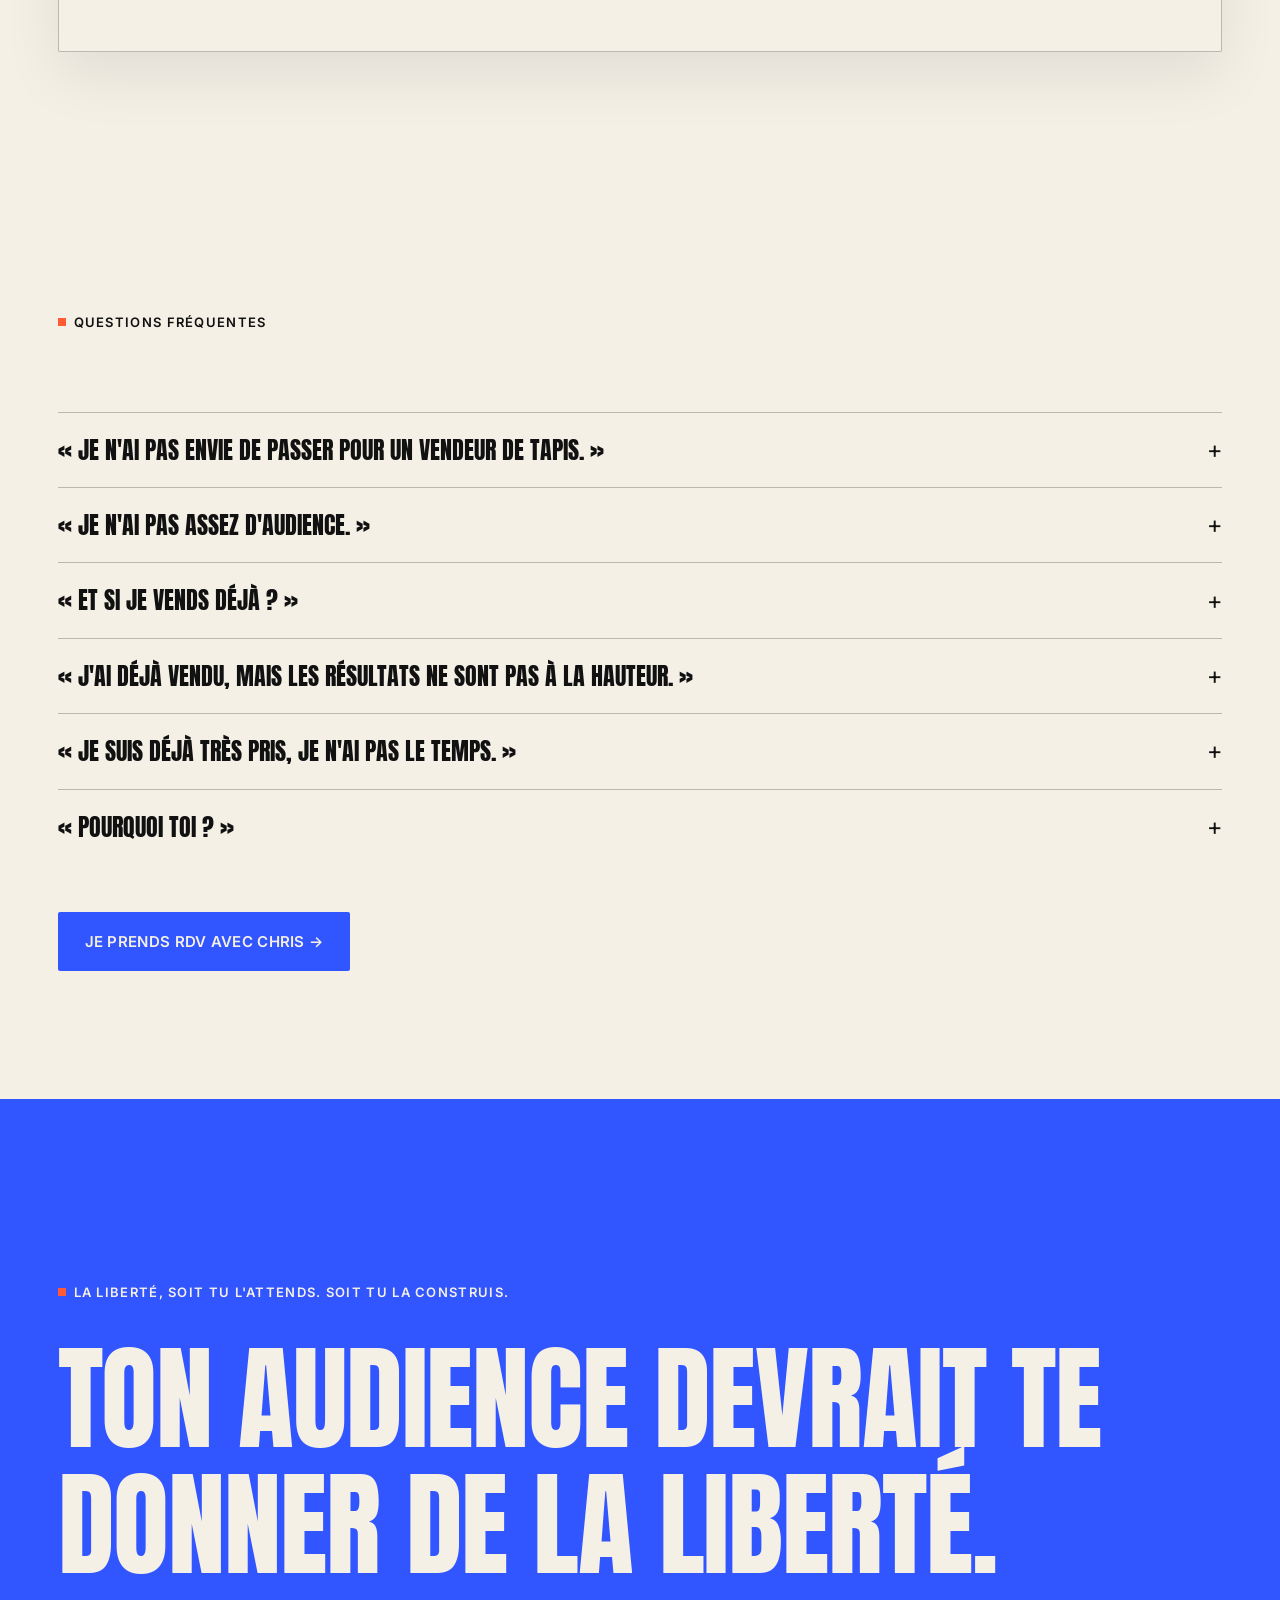
==== commit d331dc00: "Retours d'Alexis Bouvet" ====
--- a/index.html
+++ b/index.html
@@ -104,24 +104,6 @@
         </div>
       </div>
 
-      <div class="statement" style="margin-top: var(--s7);">
-        <h2 class="display xxl">
-          LE PIRE, CE N'EST PAS MAINTENANT.<br>
-          <span class="txt-orange">C'EST DANS 6 MOIS, QUAND TU SERAS TOUJOURS AUSSI DÉPENDANT DE TON TEMPS.</span>
-        </h2>
-
-        <div class="prose prose-stack body-lg" style="margin-top: var(--s4);">
-          <p>Continue à vendre tes heures encore 6 mois.</p>
-          <p>Regarde ton audience continuer de te remercier pendant que tu fournis du travail gratuit.</p>
-          <p>Et un jour : la fatigue, les factures, le doute... Et tu vas l'envisager :</p>
-          <p>Le retour aux 35h avec un boss.</p>
-        </div>
-      </div>
-
-      <div class="statement" style="margin-top: var(--s7);">
-        <h2 class="display h1">Tu n'as pas travaillé autant pour finir par <span class="txt-orange">rentrer dans le rang.</span></h2>
-        <p class="annotation annotation--tilt">T'as quitté le salariat pour trouver de la liberté et du kiff, mais tu t'es construit une prison.</p>
-      </div>
     </div>
   </section>
 
@@ -146,23 +128,6 @@
         </div>
       </div>
 
-      <div class="statement-block" style="margin-top: var(--s6); background: var(--cobalt); color: var(--creme);">
-        <h2 class="display h2">Tu t'es résigné à un faux choix : <br />créer pour rien, vendre mal, <br />ou devenir quelqu'un que tu détestes.</h2>
-      </div>
-
-      <div class="statement" style="margin-top: var(--s6);">
-        <div class="prose prose-stack body-lg">
-          <p>C'est un piège.</p>
-          <p>Et je vais te le dire honnêtement : ce piège, il n'existe que dans ta tête.</p>
-          <p>Il y a une 3ème voie.</p>
-          <p>Bien monétiser en étant aligné.</p>
-          <p>Sans passer pour un vendeur de tapis.</p>
-          <p>Sans devenir un influenceur Dubaï Lamborghini.</p>
-          <p>Sans trahir qui tu veux être !</p>
-        </div>
-
-        <p class="annotation annotation--tilt" style="margin-top: var(--s3);">Tu peux garder ton âme ET augmenter tes revenus. <br />C'est fou non ?</p>
-      </div>
     </div>
   </section>
 
@@ -296,25 +261,46 @@
           <p class="label">06 — Je ne te vends pas une formule</p>
 
           <h2 class="display h2">
-            Je ne suis pas seulement un coach.<br>
+            Je ne suis pas seulement un coach<br>
             <span class="txt-orange">Je suis entrepreneur et créateur de contenu moi aussi !</span>
           </h2>
 
-          <div class="prose prose-stack body-lg" style="margin-top: var(--s4);">
-            <p>Photographe, d'abord. Je vendais mes heures.</p>
-            <p>Puis j'ai commencé à publier. YouTube. Instagram. Une newsletter.</p>
-            <p>J'ai construit une audience. Des produits. Des sponsors. Des partenariats.</p>
-            <p>Et j'ai appris à le faire sans être ce requin aux dents longues qu'on déteste tous.</p>
-          </div>
-
-          <p class="annotation annotation--tilt" style="margin-top: var(--s4);">Je n'ai pas juste "coaché des gens". <br />Je l'ai fait POUR MOI.</p>
         </div>
 
         <div class="preuve-photo-wrap">
-          <!-- PHOTO : remplace Photo04.png par ta propre image si besoin -->
-          <img class="preuve-photo" src="Photo04.png" alt="Portrait rapproché de Chris">
-        </div>
-      </div>
+          <!-- PHOTO : remplace PhotoProfilSomPicture.jpg par ta propre image si besoin -->
+          <img class="preuve-photo" src="PhotoProfilSomPicture.jpg" alt="Portrait rapproché de Chris">
+        </div>
+      </div>
+
+      <div class="timeline">
+        <div class="timeline-item">
+          <span class="timeline-date">2017</span>
+          <h3 class="timeline-title">Le départ</h3>
+          <p>Je me lance comme photographe pro (j'échange mon temps contre de l'argent) et comme YouTubeur, pour partager ma passion brûlante pour la photo.</p>
+        </div>
+        <div class="timeline-item">
+          <span class="timeline-date">3 ans plus tard</span>
+          <h3 class="timeline-title">40 000 abonnés, toujours à vendre mes heures</h3>
+          <p>Je dépasse les 40k abonnés sur Youtube mais je ne gagne toujours ma vie qu'avec la prestation photo ce qui devient épuisant.</p>
+        </div>
+        <div class="timeline-item">
+          <span class="timeline-date">Covid</span>
+          <h3 class="timeline-title">Le déclic</h3>
+          <p>Mes prestas photo s'annulent les unes après les autres et c'est là que j'ai le déclic : c'est le moment de monétiser mon audience, sinon je vais faire une année catastrophique !</p>
+        </div>
+        <div class="timeline-item">
+          <span class="timeline-date">Aujourd'hui</span>
+          <h3 class="timeline-title">Le système</h3>
+          <p>Je crée mon premier produit numérique que les gens sont ravis d'acheter et je mets en place un système qui fait que mes contenus me font gagner de l'argent 4 fois (revenus de la plateforme, affiliation, sponsos, promo de mes propres produits), je me fais inviter à des conférences...</p>
+        </div>
+      </div>
+
+      <p class="timeline-outcome">J'ai doublé mon CA en divisant mon temps de travail par 3.</p>
+
+      <p class="timeline-closing body-lg">Sans être ce requin aux dents longues qu'on déteste tous. Je te laisse juger par toi-même en cliquant sur les liens en-dessous.</p>
+
+      <p class="annotation annotation--tilt" style="margin-top: var(--s4);">Je n'ai pas juste "coaché des gens". <br />Je l'ai fait POUR MOI.</p>
 
       <div class="stats">
         <div class="stat">
--- a/focus-liberte.css
+++ b/focus-liberte.css
@@ -434,6 +434,72 @@
 }
 
 
+/* Frise chronologique (section preuve) */
+.timeline {
+  margin-top: var(--s6);
+  max-width: 760px;
+}
+
+.timeline-item {
+  position: relative;
+  padding: 0 0 var(--s5) var(--s5);
+  border-left: 2px solid rgba(245, 240, 230, .25);
+  margin-left: 9px;
+}
+
+.timeline-item:last-child { padding-bottom: 0; }
+
+.timeline-item::before {
+  content: "";
+  position: absolute;
+  left: -9px;
+  top: 4px;
+  width: 16px;
+  height: 16px;
+  border-radius: 50%;
+  background: var(--orange);
+}
+
+.timeline-date {
+  font-family: var(--font-body);
+  font-size: 13px;
+  font-weight: 600;
+  letter-spacing: .1em;
+  text-transform: uppercase;
+  color: var(--orange);
+}
+
+.timeline-title {
+  font-family: var(--font-display);
+  font-weight: 400;
+  text-transform: uppercase;
+  font-size: clamp(1.25rem, 2vw, 1.75rem);
+  line-height: var(--interligne-titres);
+  margin: var(--s1) 0 var(--s2);
+}
+
+.timeline-item p {
+  max-width: 58ch;
+  opacity: .85;
+}
+
+.timeline-closing {
+  margin-top: var(--s5);
+  max-width: 58ch;
+  opacity: .9;
+}
+
+.timeline-outcome {
+  font-family: var(--font-display);
+  font-weight: 400;
+  text-transform: uppercase;
+  line-height: var(--interligne-titres);
+  font-size: clamp(1.75rem, 3.5vw, 3.25rem);
+  margin-top: var(--s6);
+  max-width: 22ch;
+}
+
+
 /* ------------------------------------------------------------
    13. SECTION POUR QUI — 2 LISTES
    ------------------------------------------------------------ */
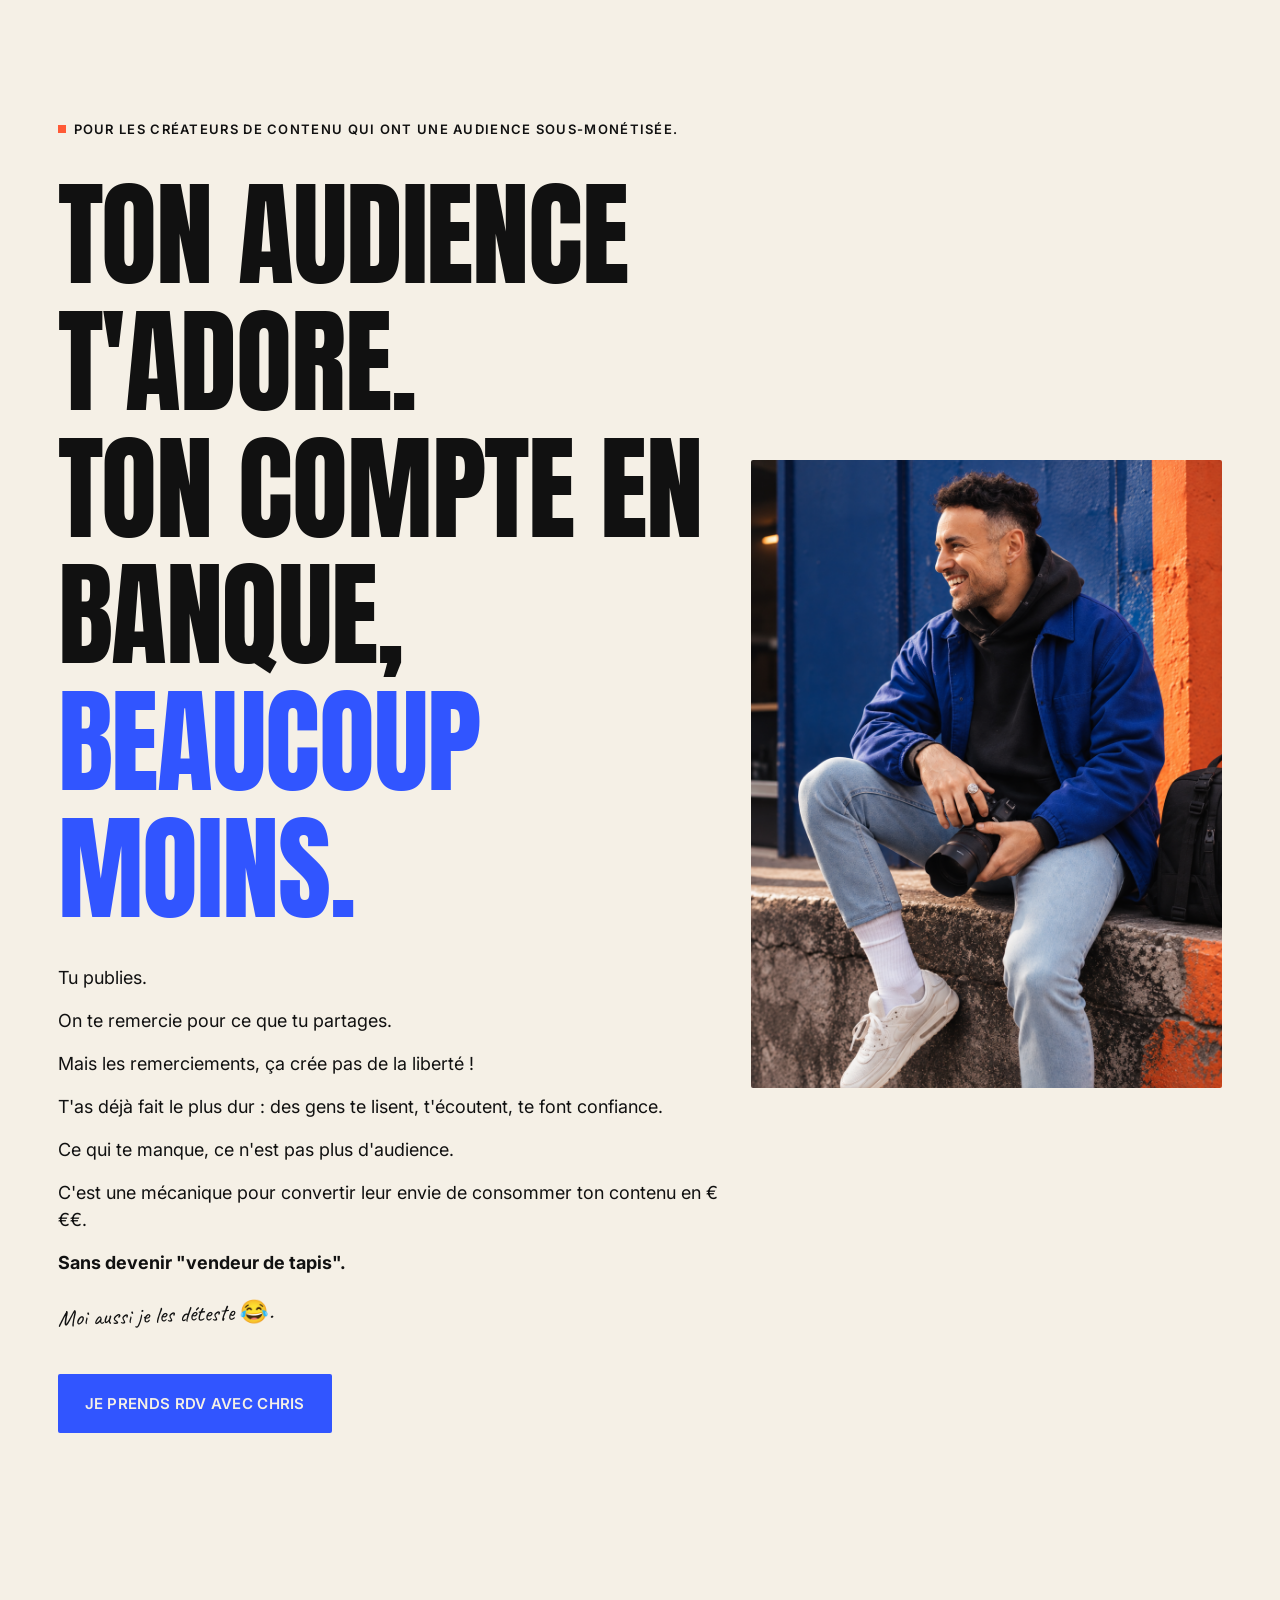
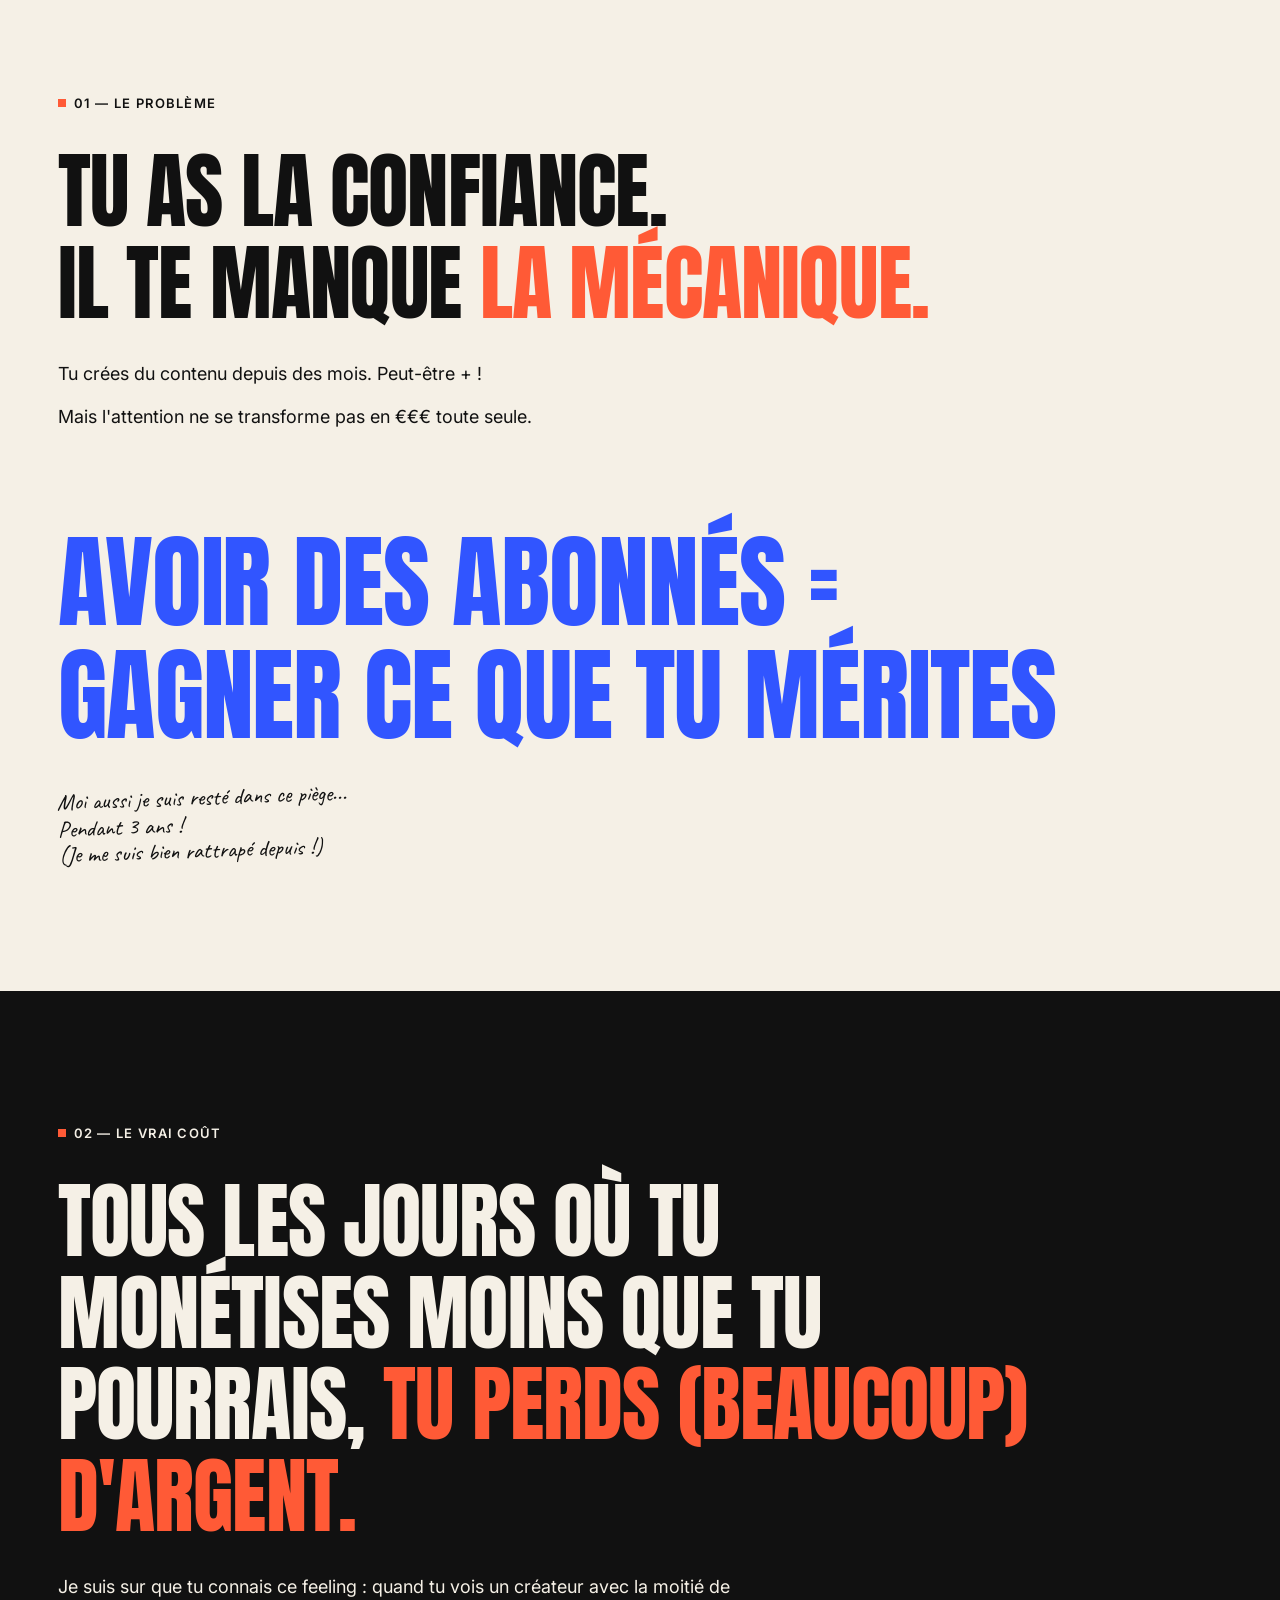
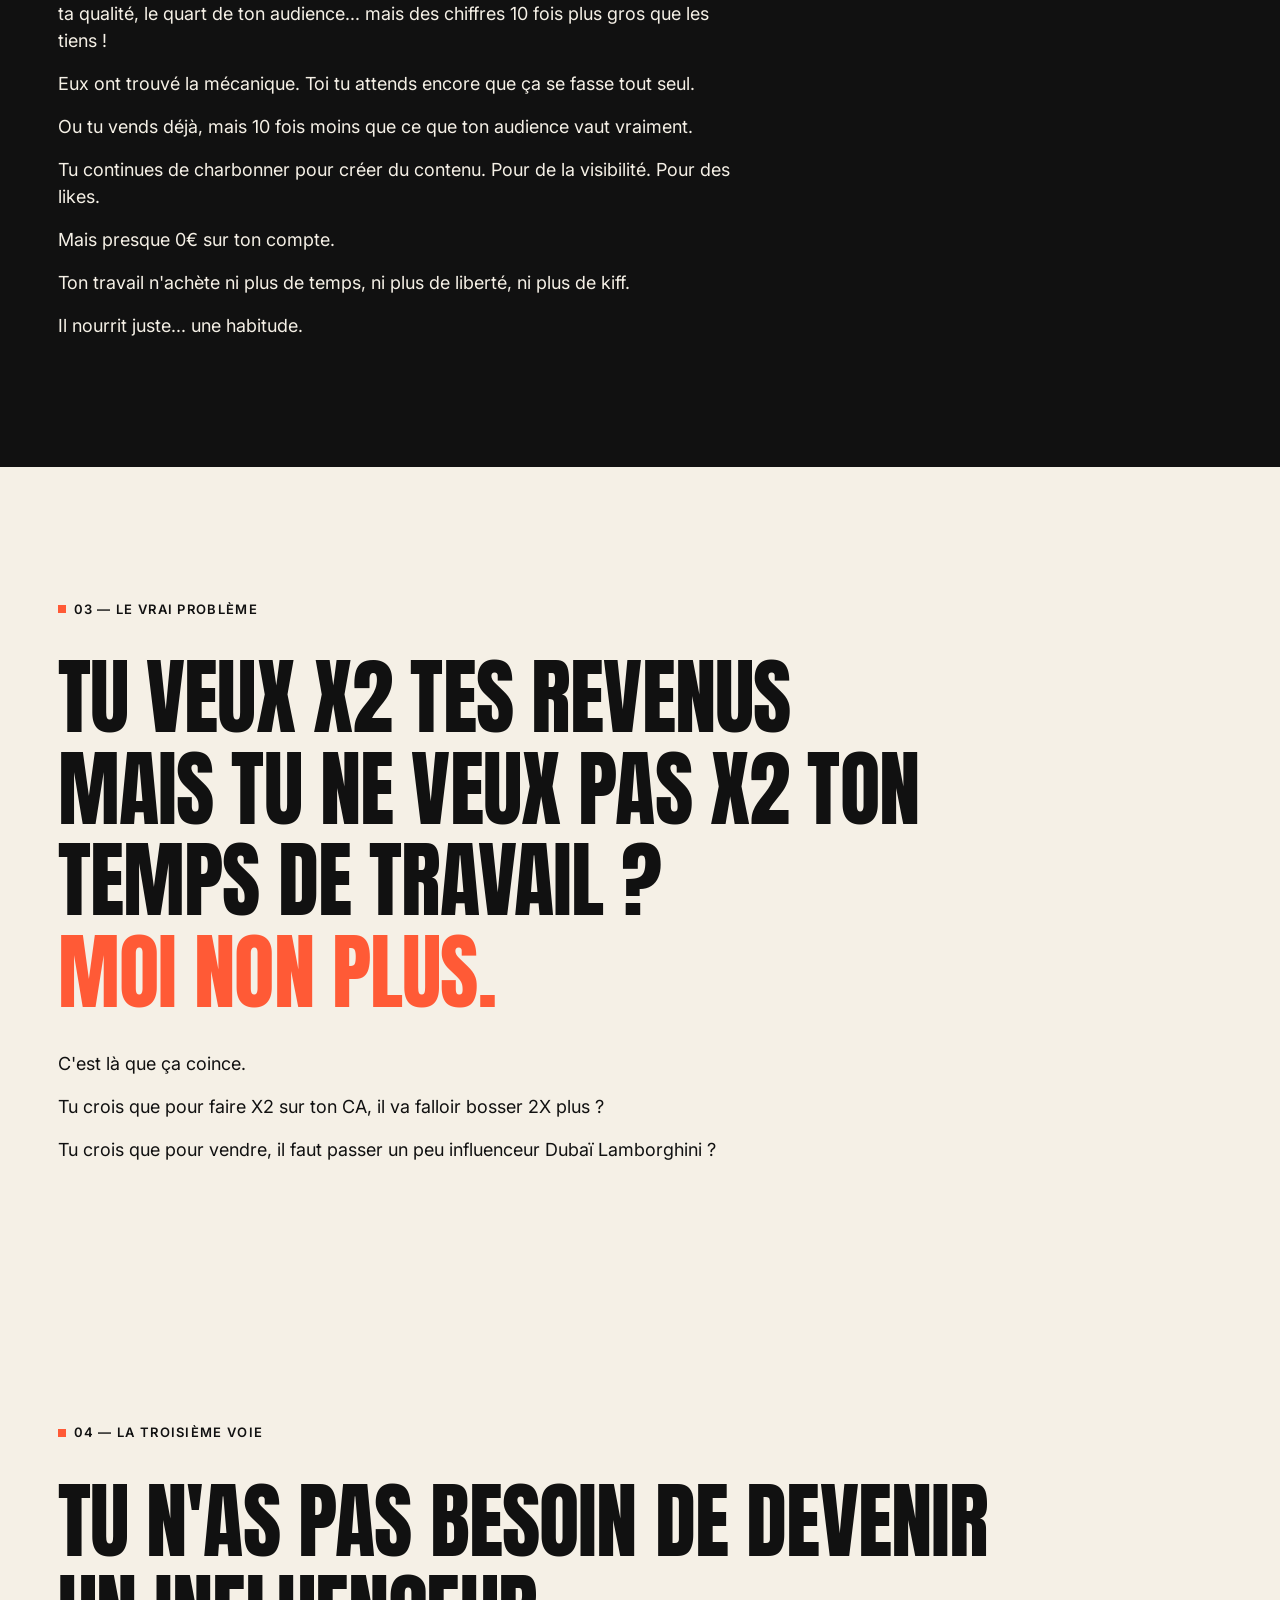
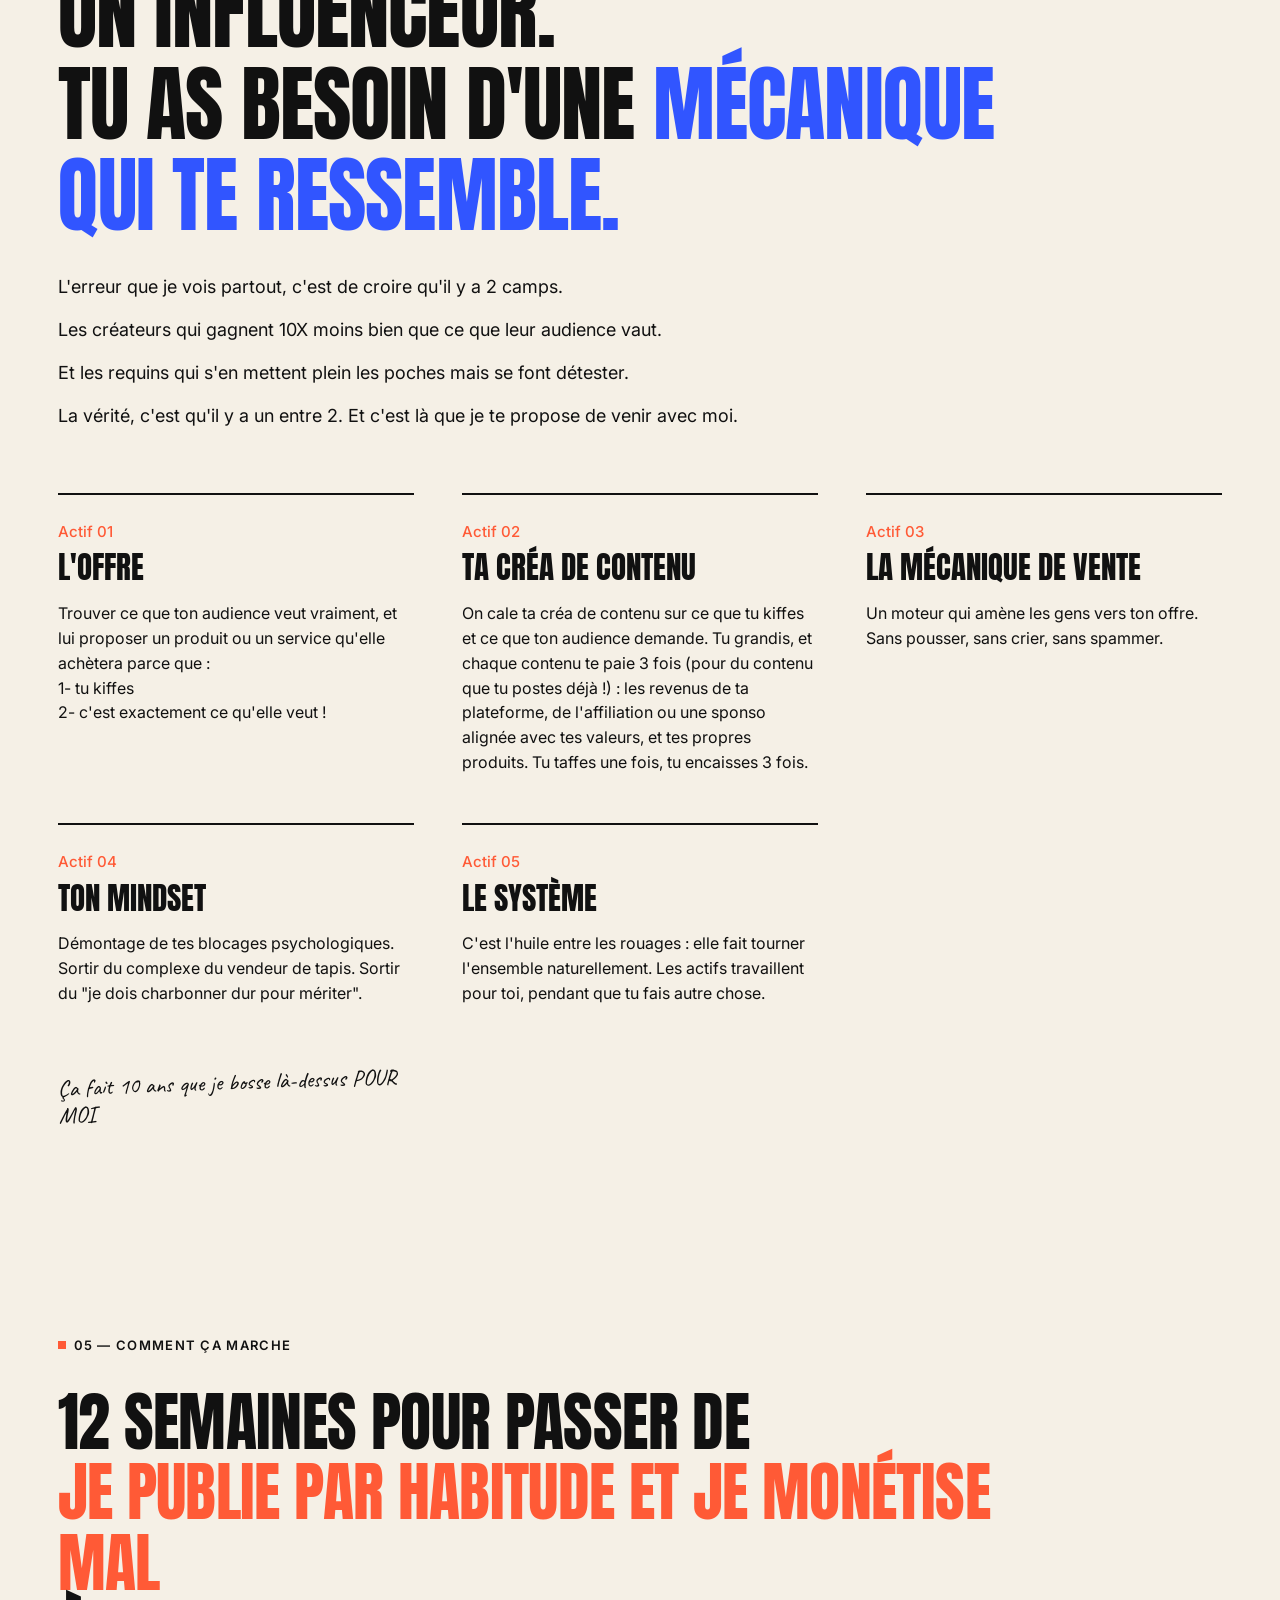
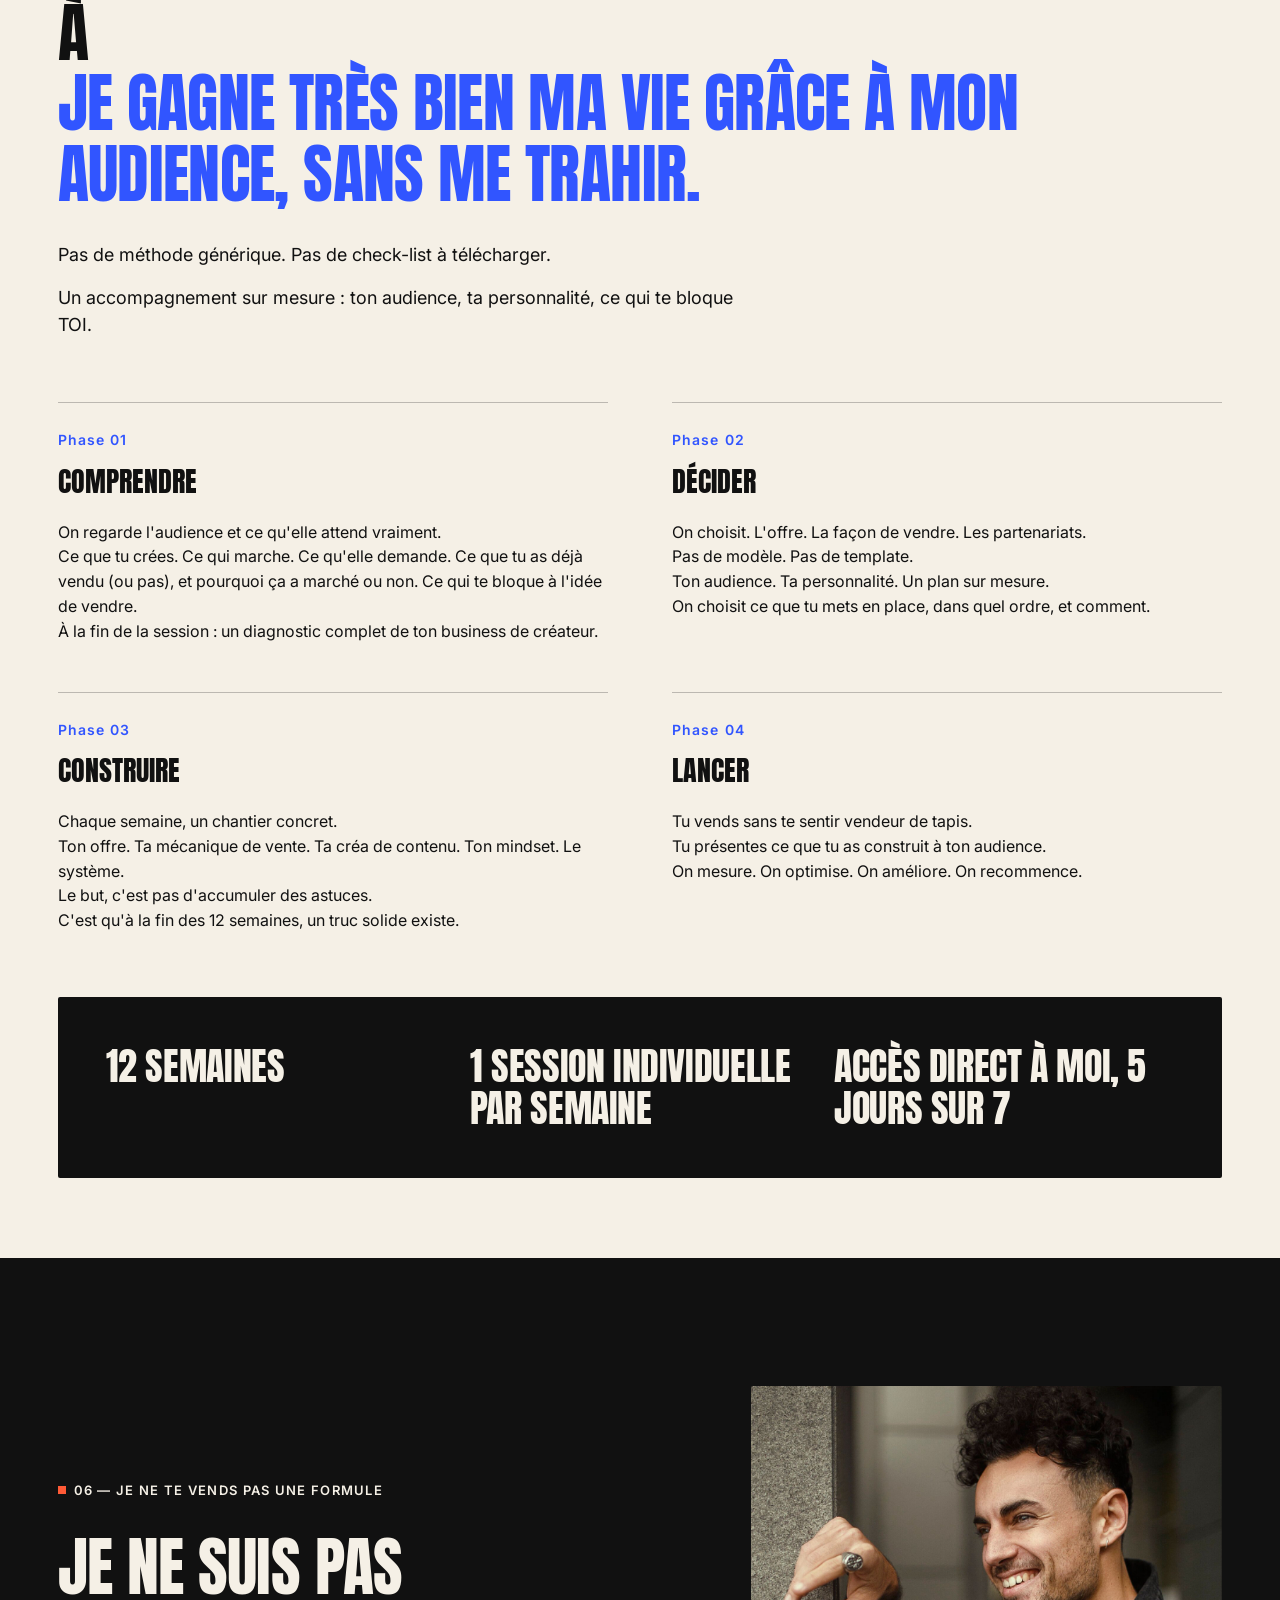
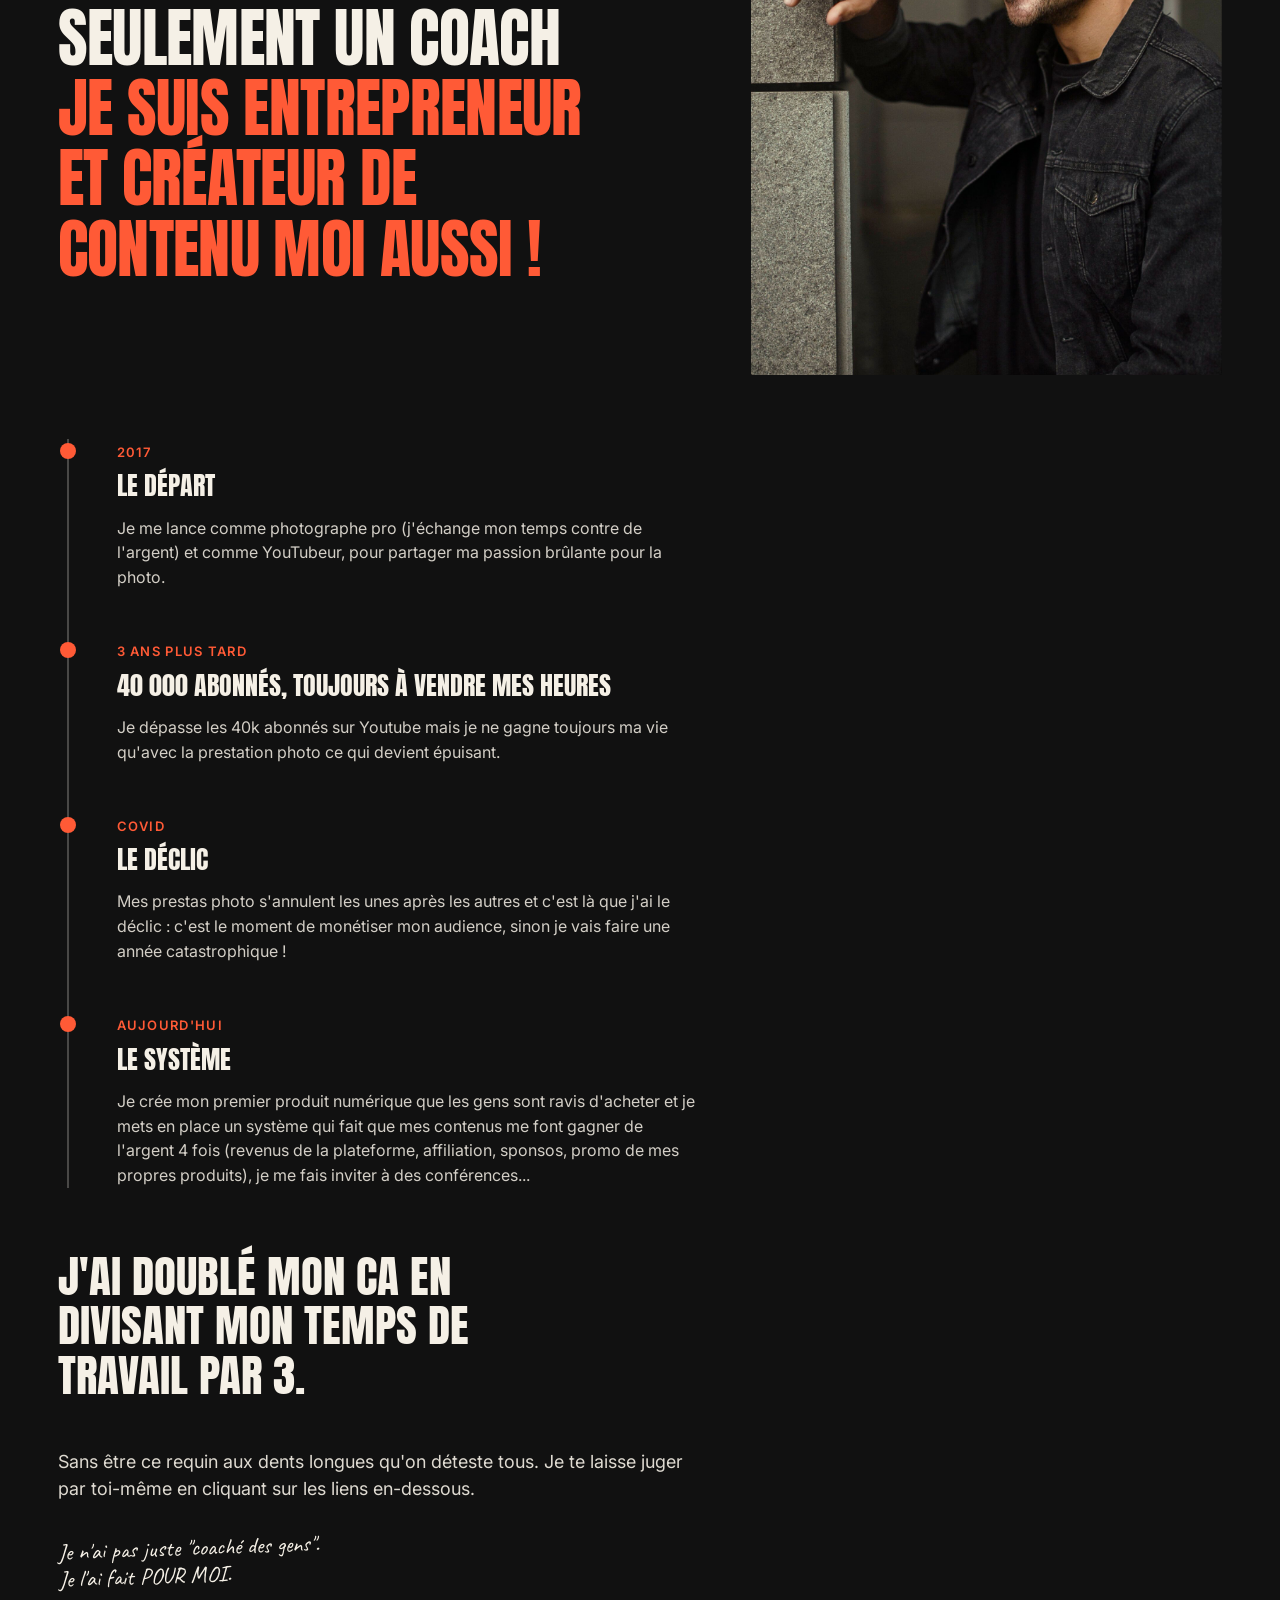
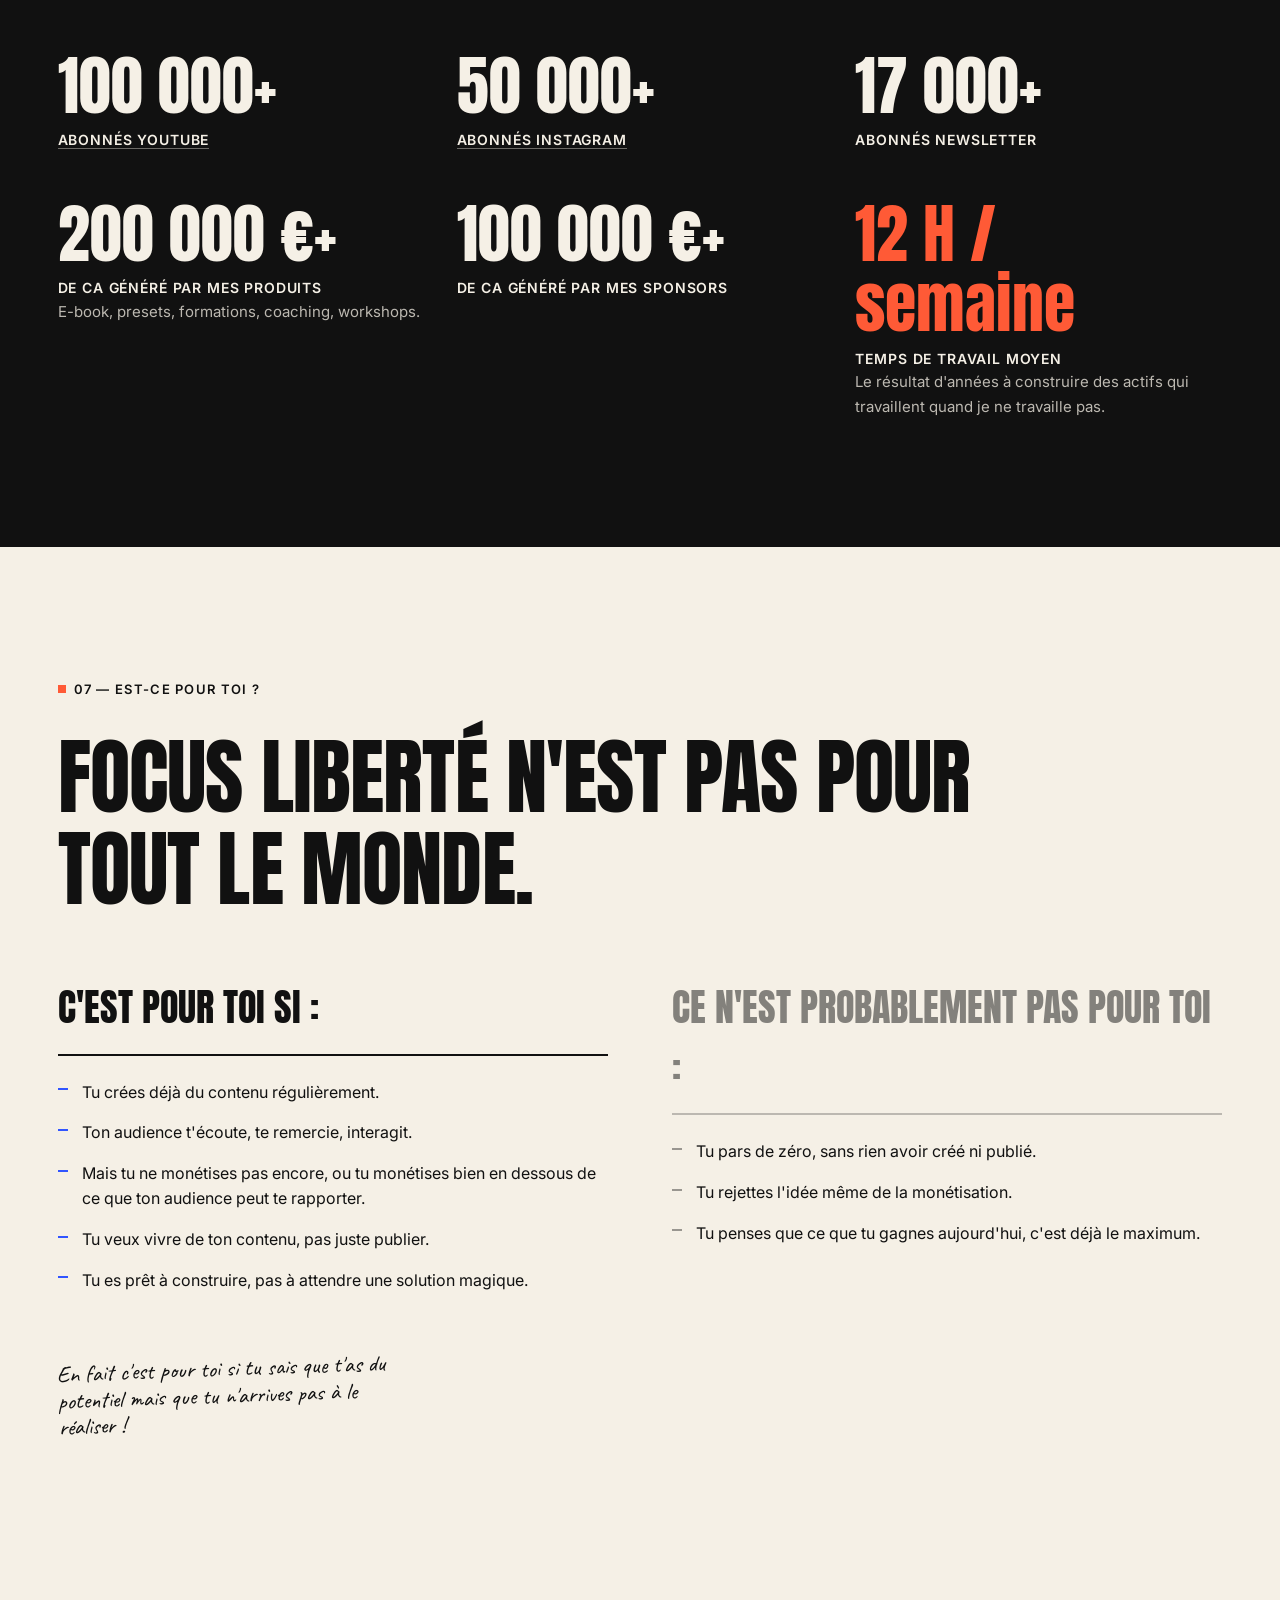
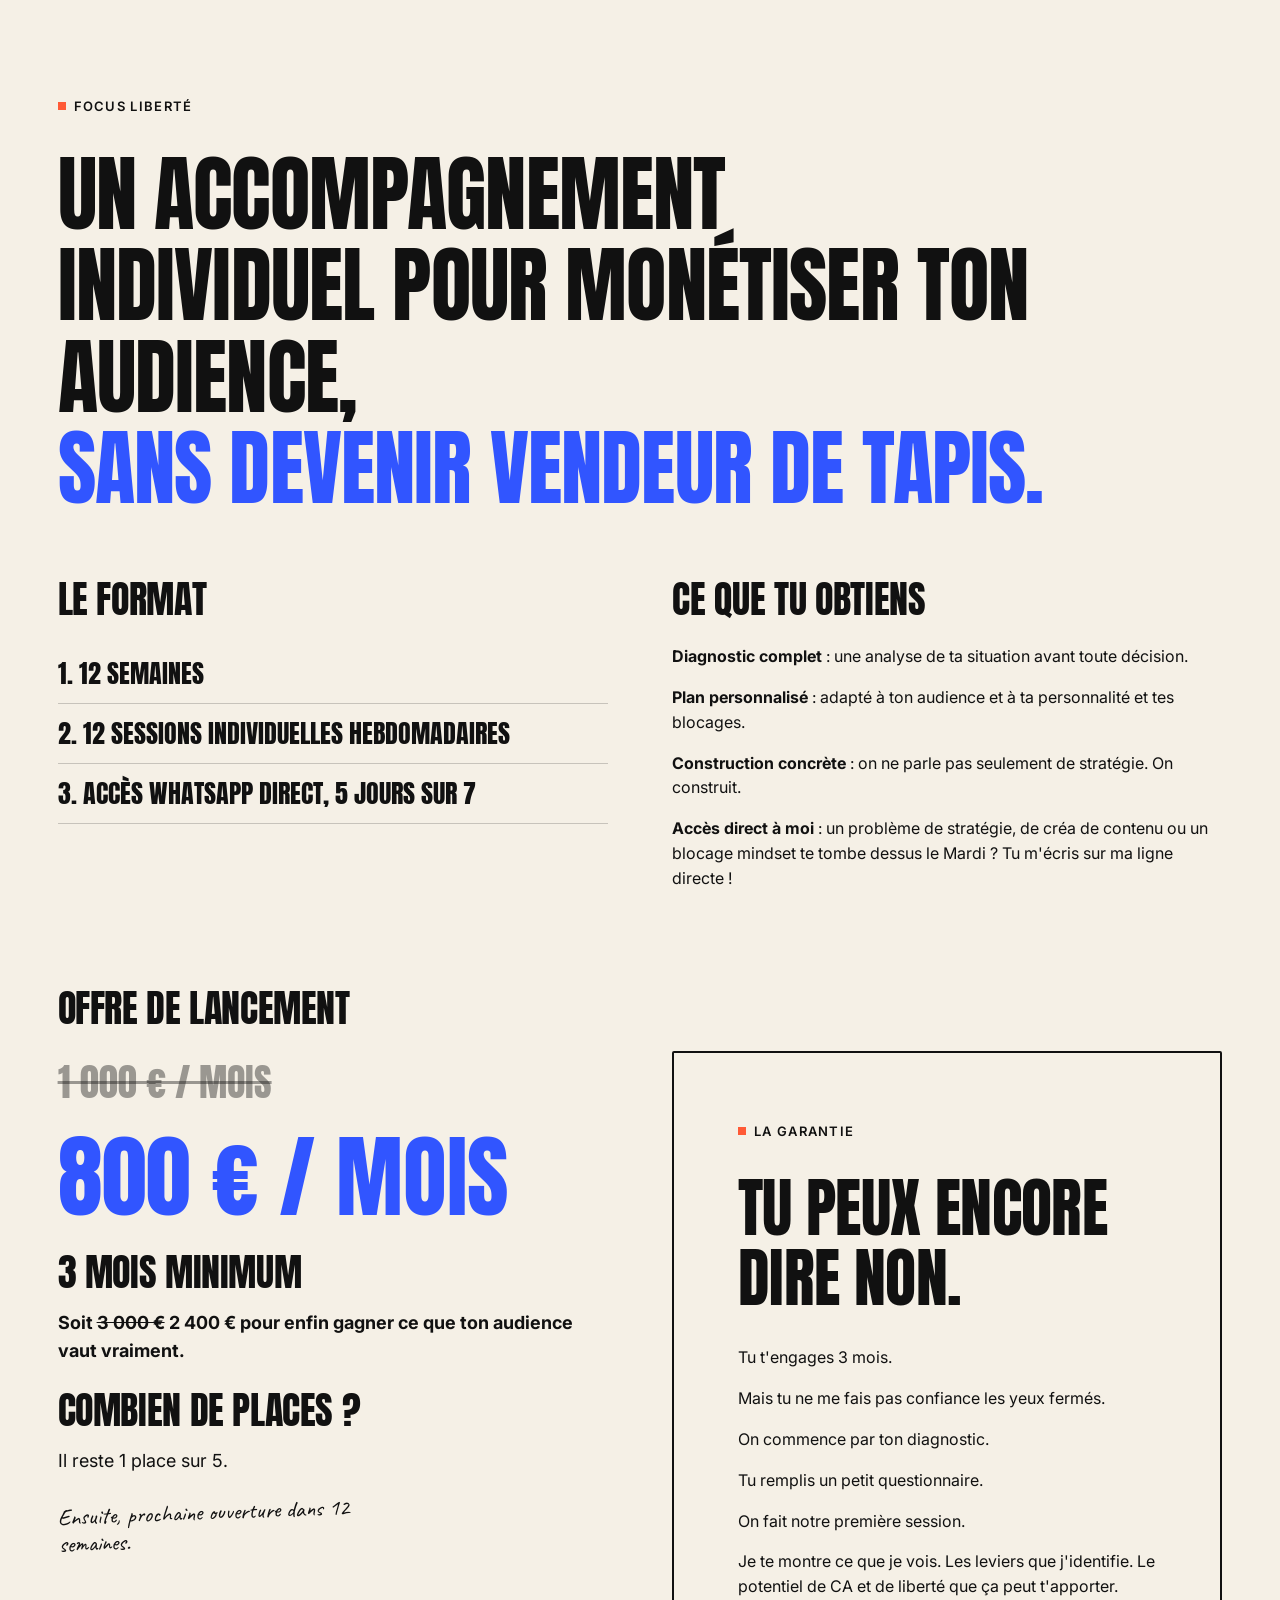
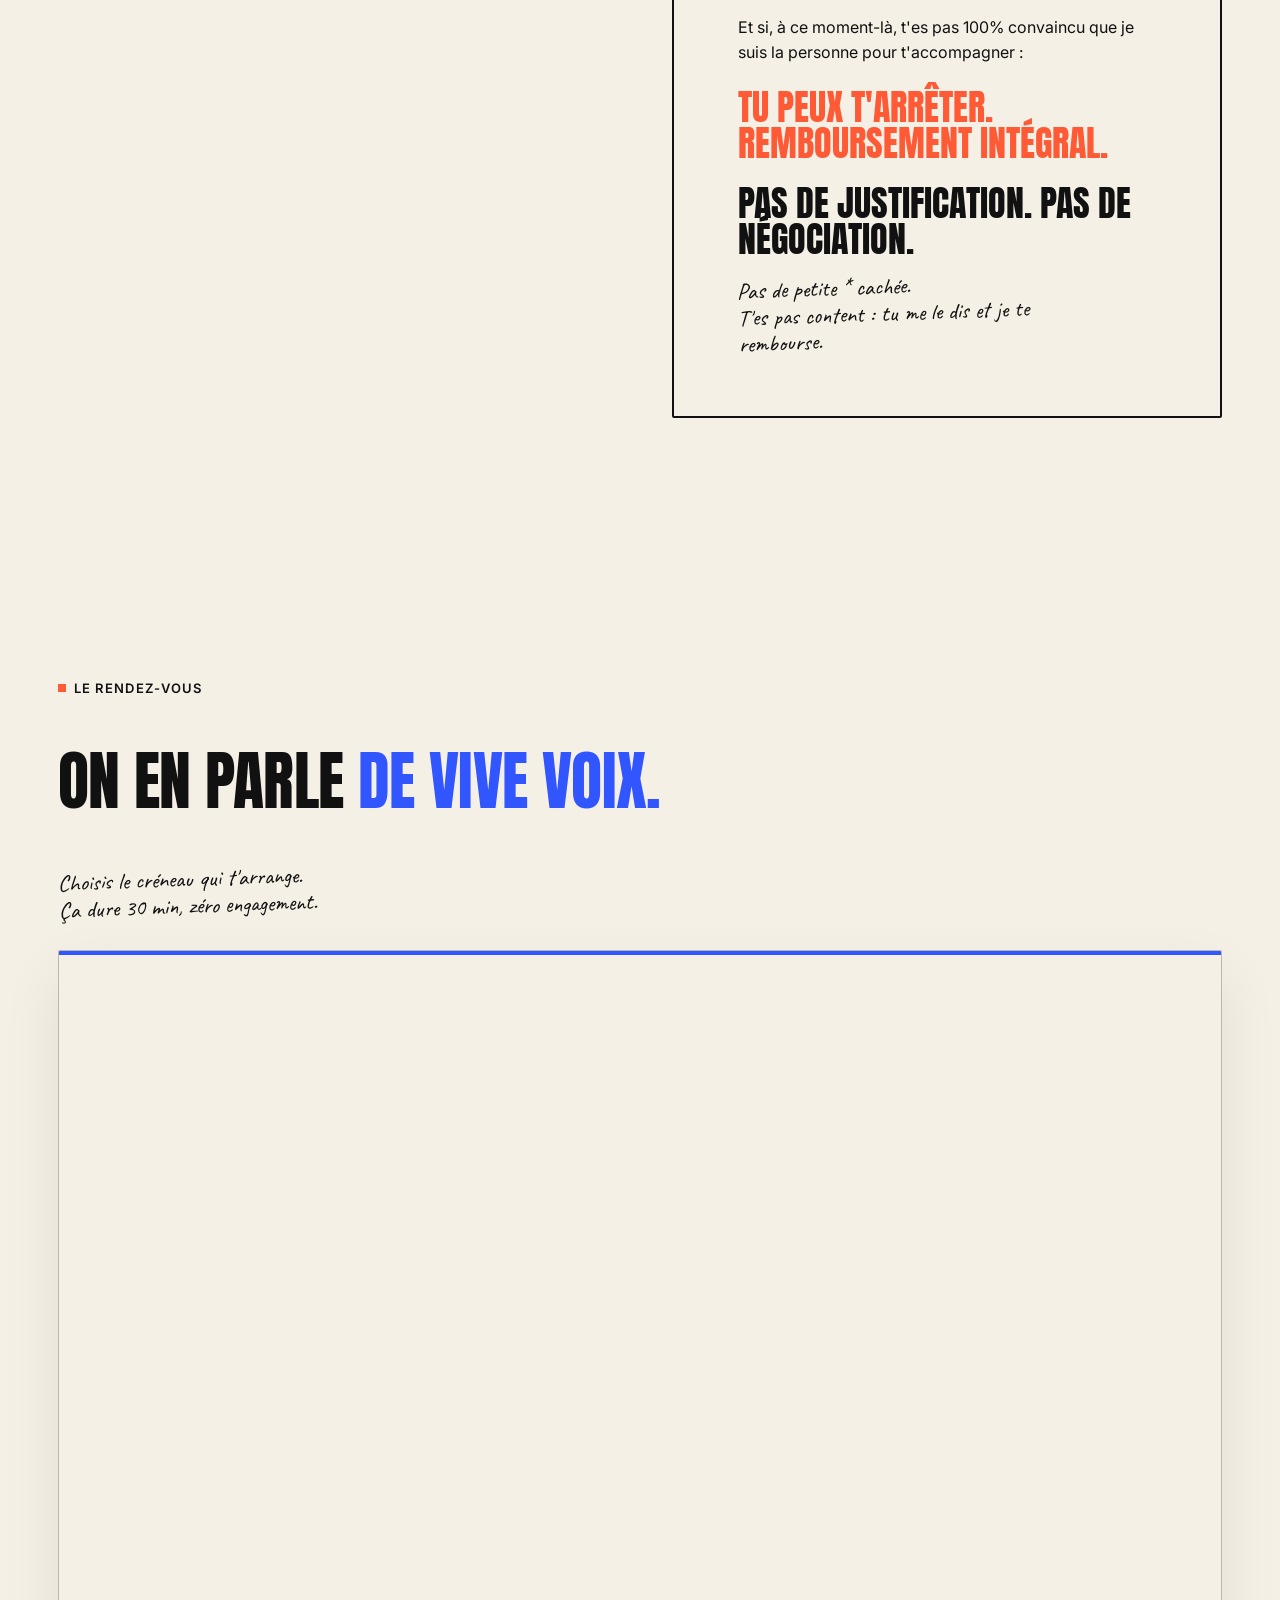
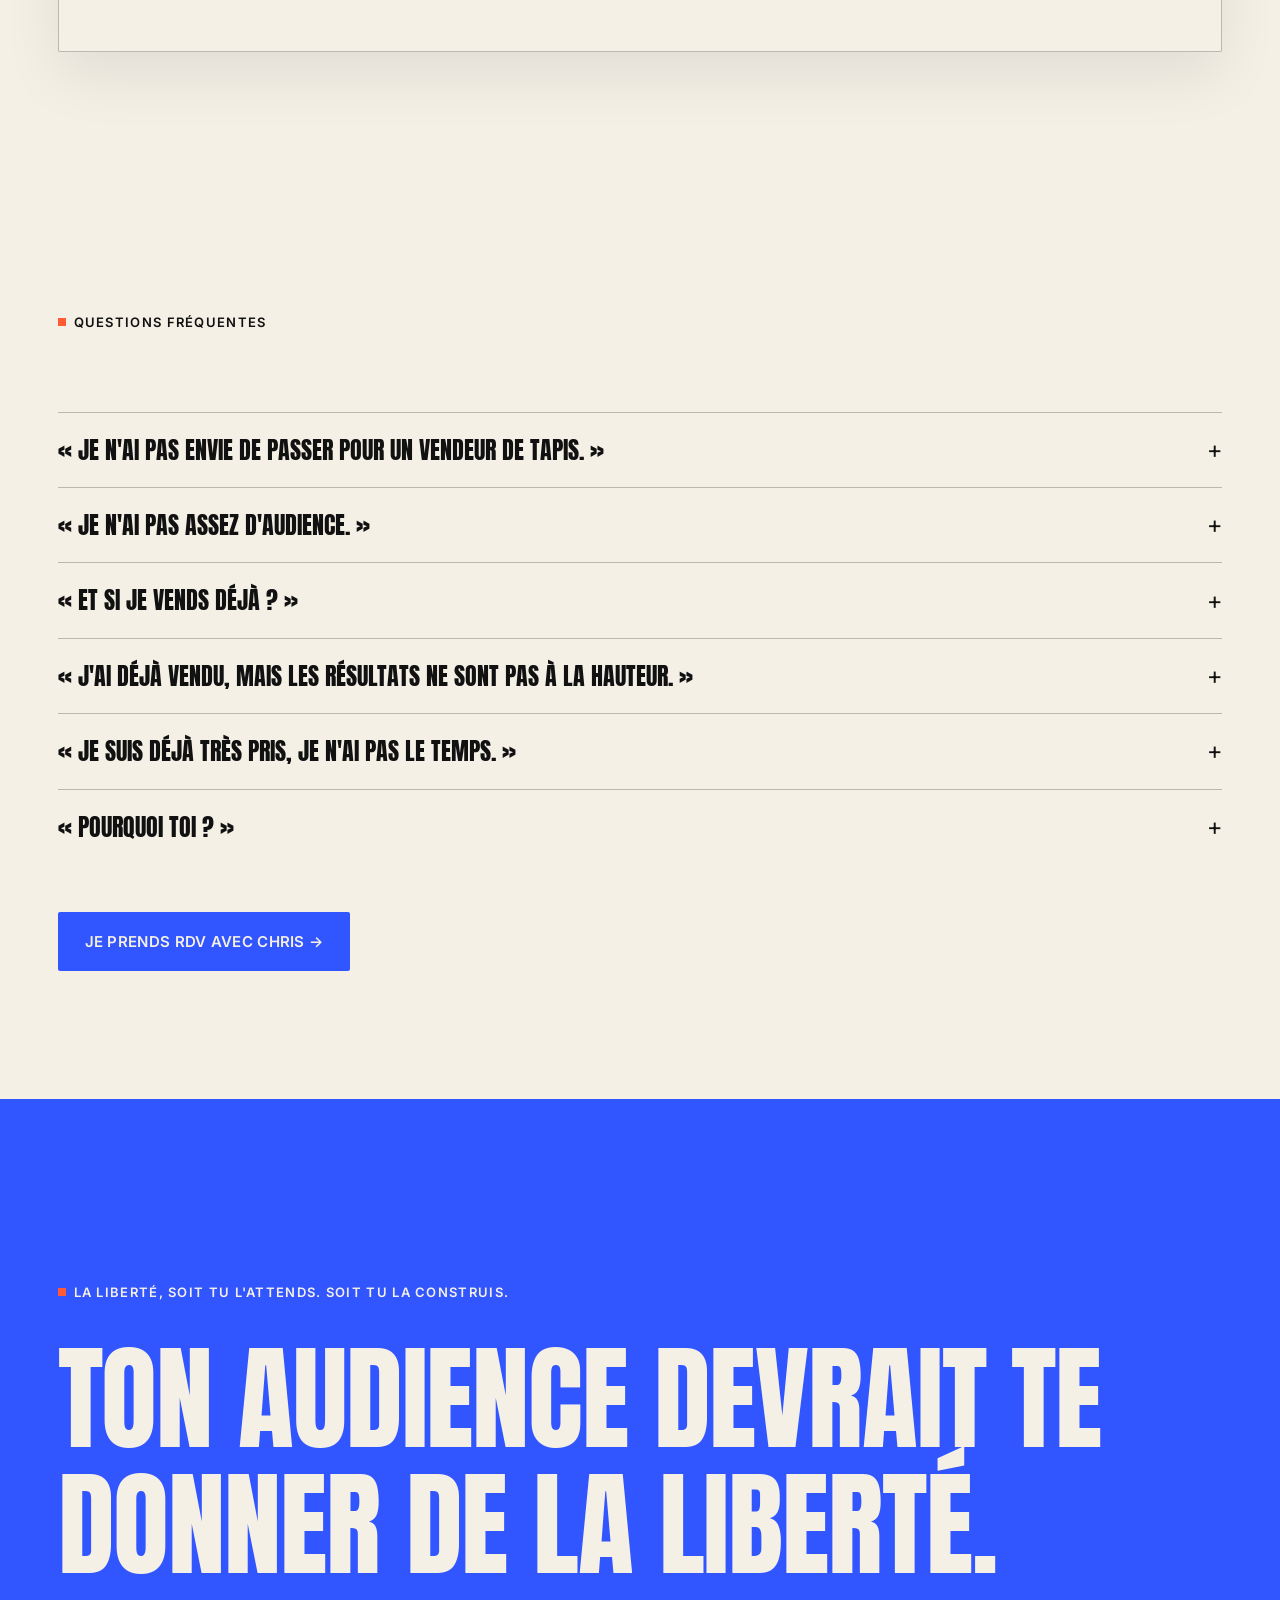
==== commit 1d792db9: "Update du prix de lancement" ====
--- a/index.html
+++ b/index.html
@@ -409,11 +409,11 @@
         <div class="invest">
           <h3 class="display h3" style="margin-bottom: var(--s3);">OFFRE DE LANCEMENT</h3>
           <p class="old-price"><s>1 000 € / mois</s></p>
-          <p class="new-price">700 € / mois</p>
+          <p class="new-price">800 € / mois</p>
           <p class="h3 display" style="margin-top: var(--s3);">3 mois minimum</p>
-          <p style="margin-top: var(--s2); font-size: var(--taille-body-lg);"><strong>Soit <s>3 000 €</s> 2 100 € pour enfin gagner ce que ton audience vaut vraiment.</strong></p>
+          <p style="margin-top: var(--s2); font-size: var(--taille-body-lg);"><strong>Soit <s>3 000 €</s> 2 400 € pour enfin gagner ce que ton audience vaut vraiment.</strong></p>
           <p class="h3 display" style="margin-top: var(--s3);">COMBIEN DE PLACES ?</p>
-          <p style="margin-top: var(--s2); font-size: var(--taille-body-lg);">Il reste 1 place sur 3.</p>
+          <p style="margin-top: var(--s2); font-size: var(--taille-body-lg);">Il reste 1 place sur 5.</p>
 
           <p class="invest-note"> <p class="annotation annotation--tilt" style="margin-top: var(--s3);">Ensuite, prochaine ouverture dans 12 semaines.</p></p>
         </div>
